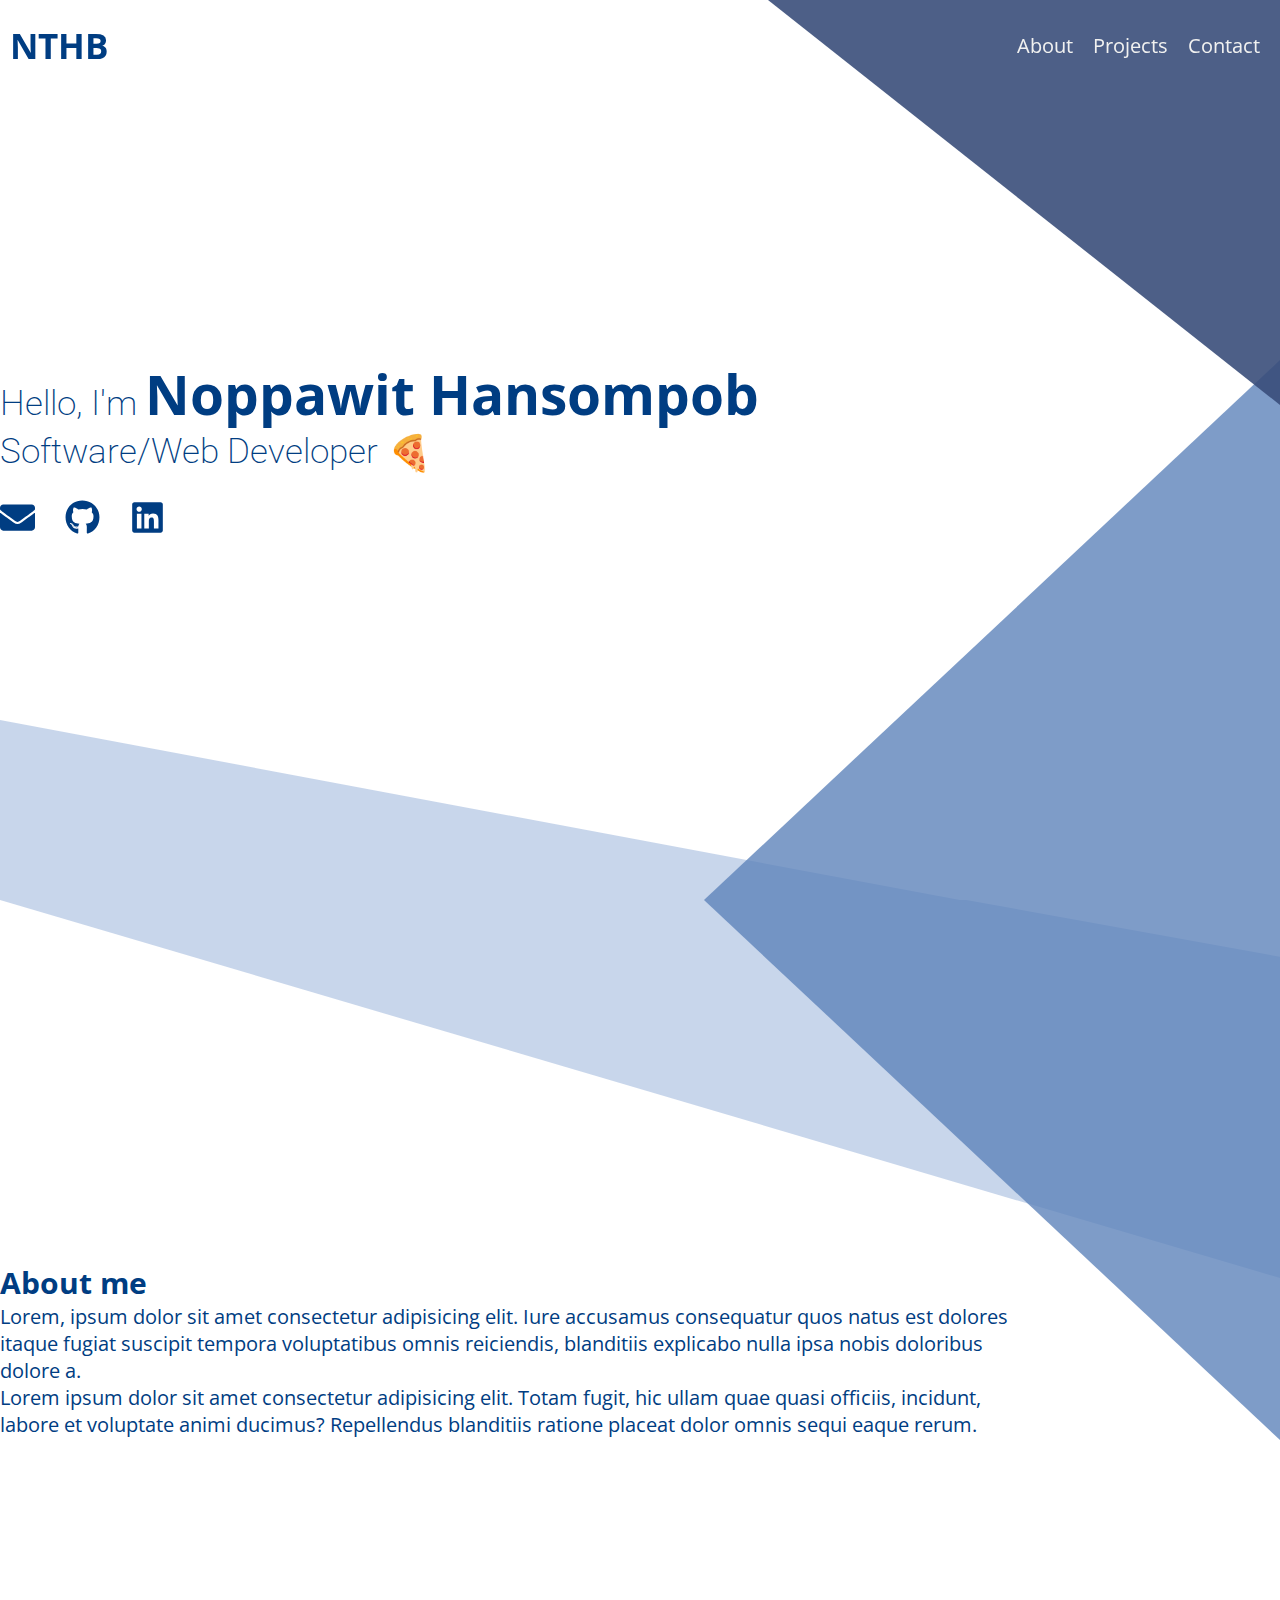
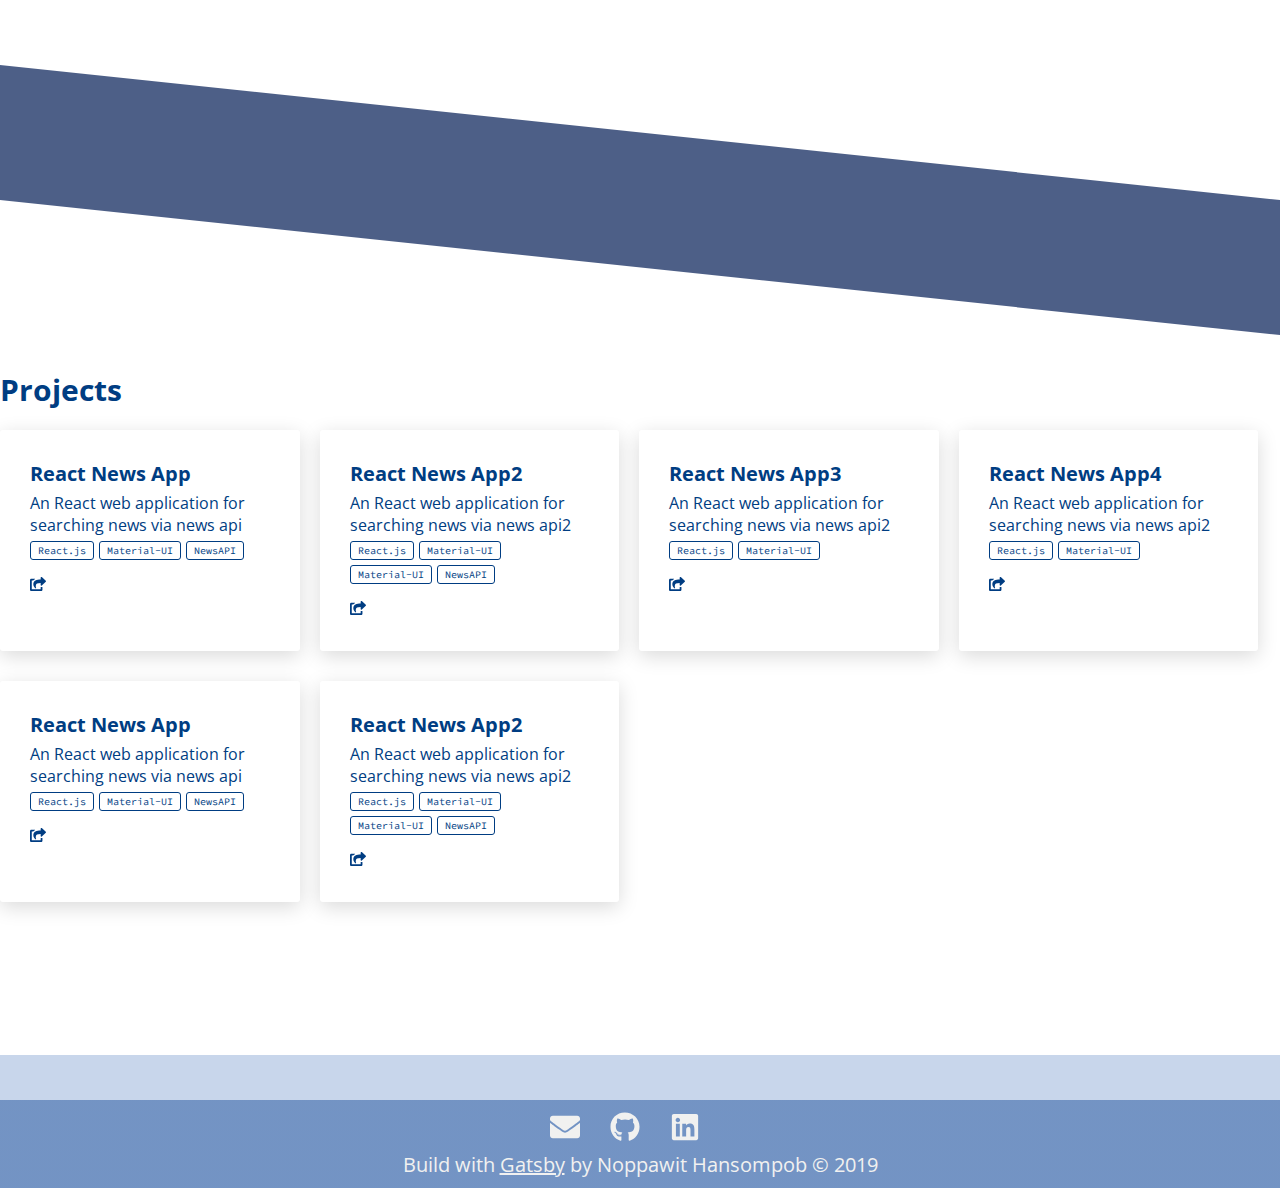
==== index.html @ 2662f249 "Updates" ====
<!DOCTYPE html><html><head><meta charSet="utf-8"/><meta http-equiv="x-ua-compatible" content="ie=edge"/><meta name="viewport" content="width=device-width, initial-scale=1, shrink-to-fit=no"/><style data-href="/gatsby-portfolio/styles.2593193a63e9244812b9.css">@import url(https://fonts.googleapis.com/css?family=Open+Sans:300,400,700|Roboto:300,400,700|Source+Code+Pro&display=swap);.header-module--header--1C-DW{width:100vw;position:fixed;-webkit-transition:all .3s;transition:all .3s;overflow-y:scroll;z-index:2}.header-module--container--2xPcW{display:flex;align-items:center;max-width:1280px;margin:0 auto;padding:1rem;height:10vh}.header-module--title--3_b9J{color:#003d82;font-size:3.5rem;flex-grow:2}.header-module--nav--woLQT ul{list-style:none;display:flex}.header-module--nav--woLQT ul li .header-module--link--1EMsL{text-decoration:none;margin:0 1rem;color:#f1f1f0;font-size:2rem}.header-module--nav--woLQT ul li:hover{-webkit-transform:translateY(-.3rem);transform:translateY(-.3rem)}.socials-module--link--lYXH7{color:#003d82;padding-right:3rem}.intro-module--intro--1sJdD{max-width:1280px;margin:0 auto;height:100vh;font-size:3.5rem;font-family:Roboto,sans-serif;color:#003d82;display:flex;flex-direction:column;justify-content:center}.intro-module--intro__text--2gfii{font-weight:200;font-size:3.5rem}.intro-module--intro__name--lA3dW{display:inline;font-family:Open Sans,sans-serif;font-weight:700;font-size:5.5rem}.intro-module--subTitle--3sUGK{overflow:hidden;height:4.5rem}.intro-module--subTitle__text--mFZOV{margin:0;float:left;font-size:3.5rem;font-weight:200}.intro-module--subTitle__list--3re0l{list-style:none;margin-top:0;float:left;padding-left:1rem;-webkit-animation-name:intro-module--change--1_eGP;animation-name:intro-module--change--1_eGP;-webkit-animation-duration:10s;animation-duration:10s;-webkit-animation-iteration-count:infinite;animation-iteration-count:infinite}.intro-module--subTitle__list__item--3uz0t{line-height:4.5rem;margin:0}@-webkit-keyframes intro-module--change--1_eGP{0%,12.66%,to{-webkit-transform:translateZ(0);transform:translateZ(0)}16.66%,29.32%{-webkit-transform:translate3d(0,-25%,0);transform:translate3d(0,-25%,0)}33.32%,45.98%{-webkit-transform:translate3d(0,-50%,0);transform:translate3d(0,-50%,0)}49.98%,62.64%{-webkit-transform:translate3d(0,-75%,0);transform:translate3d(0,-75%,0)}66.64%,79.3%{-webkit-transform:translate3d(0,-50%,0);transform:translate3d(0,-50%,0)}83.3%,95.96%{-webkit-transform:translate3d(0,-25%,0);transform:translate3d(0,-25%,0)}}@keyframes intro-module--change--1_eGP{0%,12.66%,to{-webkit-transform:translateZ(0);transform:translateZ(0)}16.66%,29.32%{-webkit-transform:translate3d(0,-25%,0);transform:translate3d(0,-25%,0)}33.32%,45.98%{-webkit-transform:translate3d(0,-50%,0);transform:translate3d(0,-50%,0)}49.98%,62.64%{-webkit-transform:translate3d(0,-75%,0);transform:translate3d(0,-75%,0)}66.64%,79.3%{-webkit-transform:translate3d(0,-50%,0);transform:translate3d(0,-50%,0)}83.3%,95.96%{-webkit-transform:translate3d(0,-25%,0);transform:translate3d(0,-25%,0)}}.intro-module--socials--1ui6A{padding-top:2.4rem}.about-module--about--3rii2{max-width:1280px;margin:0 auto;height:100vh;color:#003d82;display:flex;flex-direction:column;justify-content:center}.about-module--about__title--3ZPfJ{font-size:3rem}.about-module--about__text--3d1gV{font-size:2rem;width:80%}.projectItem-module--projectItem--2vNmi{border-radius:3px;background-color:#fff;box-shadow:0 .5rem 2rem rgba(0,0,0,.15);margin-right:2rem;margin-bottom:3rem;max-width:23.4%;padding:3rem;color:#003d82;font-size:1.6rem}.projectItem-module--projectItem__title--eIpUN{font-size:2rem;padding-bottom:.5rem}.projectItem-module--projectItem__description--26k8L{padding-bottom:.5rem}.projectItem-module--projectItem__tag_wrapper--1Pdu3{padding-bottom:1rem;display:flex;flex-wrap:wrap}.projectItem-module--projectItem__tag--3465t{border:1px solid #003d82;border-radius:3px;padding:.2rem .7rem;margin-right:.5rem;margin-bottom:.5rem;font-size:1rem;text-decoration:none;font-family:Source Code Pro,monospace;color:#003d82}.projectItem-module--projectItem__arrow--Y9eHx{text-decoration:none;color:#003d82}.project-module--project--2lB0N{max-width:1280px;margin:0 auto;min-height:100vh;color:#003d82;display:flex;flex-direction:column;justify-content:center;padding-top:10rem;padding-bottom:10rem}.project-module--project__title--6rf17{font-size:3rem;margin-bottom:2rem}.project-module--project__project_item_wrapper--3TjbC{display:flex;flex-wrap:wrap}.copyright-module--copyright--3qv7f{max-width:1280px;margin:0 auto;text-align:center;font-size:3rem;padding:1rem}.copyright-module--copyright__text--79tAM{color:#f1f1f0;font-size:2rem}.copyright-module--copyright--3qv7f a{color:#f1f1f0}.layout-module--header--3n1kX{font-family:Open Sans,sans-serif}.layout-module--hero--2k2qP{min-height:100vh;position:relative}.layout-module--hero_left_bottom--1yvpl{position:absolute;bottom:0;z-index:-3;width:75vw;height:20vh;background-color:rgba(194,210,233,.9);-webkit-clip-path:polygon(0 0,100% 100%,0 100%);clip-path:polygon(0 0,100% 100%,0 100%)}.layout-module--hero_right_bottom--2QRju{position:absolute;right:0;bottom:0;z-index:-2;width:45vw;height:60vh;background-color:rgba(94,131,186,.8);-webkit-clip-path:polygon(0 100%,100% 100%,100% 0);clip-path:polygon(0 100%,100% 100%,100% 0)}.layout-module--hero_right_top--3w6QW{position:absolute;right:0;z-index:-1;width:40vw;height:45vh;background-color:rgba(58,78,122,.9);-webkit-clip-path:polygon(0 0,100% 100%,100% 0);clip-path:polygon(0 0,100% 100%,100% 0)}.layout-module--about--3UCnA{min-height:100vh;position:relative}.layout-module--about_left_top--3HfTy{position:absolute;top:0;z-index:-3;width:100%;height:70vh;background-color:rgba(194,210,233,.9);-webkit-clip-path:polygon(0 0,75.5% 0,100% 9%,100% 60%);clip-path:polygon(0 0,75.5% 0,100% 9%,100% 60%)}.layout-module--about_right_bottom--cHo0k{position:absolute;right:0;top:0;z-index:-2;width:45vw;height:60vh;background-color:rgba(94,131,186,.8);-webkit-clip-path:polygon(0 0,100% 100%,100% 0);clip-path:polygon(0 0,100% 100%,100% 0)}.layout-module--about_left_bottom--3124X{position:absolute;bottom:0;z-index:-3;width:100%;height:15vh;background-color:rgba(58,78,122,.9);-webkit-clip-path:polygon(0 0,100% 100%,0 100%);clip-path:polygon(0 0,100% 100%,0 100%)}.layout-module--projects--1qJX0{min-height:100vh;position:relative}.layout-module--project_left_top--3bD1i{position:absolute;top:0;z-index:-3;width:100%;height:15vh;background-color:rgba(58,78,122,.9);-webkit-clip-path:polygon(0 0,100% 100%,100% 0);clip-path:polygon(0 0,100% 100%,100% 0)}.layout-module--project_bottom_dark--35dks{position:absolute;bottom:0;z-index:-2;width:100%;height:5vh;background-color:rgba(94,131,186,.8)}.layout-module--project_bottom_light--3nxWi{position:absolute;bottom:0;z-index:-3;width:100%;height:5vh;background-color:rgba(194,210,233,.9)}.layout-module--footer--1hz3q{background:-webkit-gradient(linear,left top,left bottom,from(rgba(94,131,186,.8)),to(rgba(94,131,186,.8)));background:linear-gradient(rgba(94,131,186,.8),rgba(94,131,186,.8));background-color:rgba(194,210,233,.9)}.layout-module--footer__wrapper--3px19{max-width:1280px;margin:0 auto;text-align:center;font-size:3rem;padding:1rem}*,:after,:before{margin:0;padding:0;box-sizing:inherit}html{font-size:62.5%}body{box-sizing:border-box}</style><meta name="generator" content="Gatsby 2.17.11"/><link rel="icon" href="/gatsby-portfolio/icons/icon-48x48.png?v=6074f19d7136d850f229e6cacece531a"/><link rel="manifest" href="/gatsby-portfolio/manifest.webmanifest"/><meta name="theme-color" content="#663399"/><link rel="apple-touch-icon" sizes="48x48" href="/gatsby-portfolio/icons/icon-48x48.png?v=6074f19d7136d850f229e6cacece531a"/><link rel="apple-touch-icon" sizes="72x72" href="/gatsby-portfolio/icons/icon-72x72.png?v=6074f19d7136d850f229e6cacece531a"/><link rel="apple-touch-icon" sizes="96x96" href="/gatsby-portfolio/icons/icon-96x96.png?v=6074f19d7136d850f229e6cacece531a"/><link rel="apple-touch-icon" sizes="144x144" href="/gatsby-portfolio/icons/icon-144x144.png?v=6074f19d7136d850f229e6cacece531a"/><link rel="apple-touch-icon" sizes="192x192" href="/gatsby-portfolio/icons/icon-192x192.png?v=6074f19d7136d850f229e6cacece531a"/><link rel="apple-touch-icon" sizes="256x256" href="/gatsby-portfolio/icons/icon-256x256.png?v=6074f19d7136d850f229e6cacece531a"/><link rel="apple-touch-icon" sizes="384x384" href="/gatsby-portfolio/icons/icon-384x384.png?v=6074f19d7136d850f229e6cacece531a"/><link rel="apple-touch-icon" sizes="512x512" href="/gatsby-portfolio/icons/icon-512x512.png?v=6074f19d7136d850f229e6cacece531a"/><link as="script" rel="preload" href="/gatsby-portfolio/webpack-runtime-c1ef2076833beec726f1.js"/><link as="script" rel="preload" href="/gatsby-portfolio/commons-889cded3a0fb05abd1af.js"/><link as="script" rel="preload" href="/gatsby-portfolio/app-0068d05c6da3b96f4219.js"/><link as="script" rel="preload" href="/gatsby-portfolio/styles-d7774dc773b6e2388a11.js"/><link as="script" rel="preload" href="/gatsby-portfolio/component---src-pages-index-js-239202df0d858745e647.js"/><link as="fetch" rel="preload" href="/gatsby-portfolio/page-data/index/page-data.json" crossorigin="anonymous"/></head><body><noscript id="gatsby-noscript">This app works best with JavaScript enabled.</noscript><div id="___gatsby"><div style="outline:none" tabindex="-1" role="group" id="gatsby-focus-wrapper"><div><div class="layout-module--header--3n1kX"><section class="layout-module--hero--2k2qP"><div><div class="layout-module--hero_left_bottom--1yvpl"> </div><div class="layout-module--hero_right_bottom--2QRju"> </div><div class="layout-module--hero_right_top--3w6QW"> </div></div><header class="header-module--header--1C-DW" id="navbar"><div class="header-module--container--2xPcW"><h2 class="header-module--title--3_b9J" id="logo">NTHB</h2><nav class="header-module--nav--woLQT"><ul><li><a class="header-module--link--1EMsL" href="/gatsby-portfolio/#about">About</a></li><li><a aria-current="page" class="header-module--link--1EMsL" href="/gatsby-portfolio/">Projects</a></li><li><a aria-current="page" class="header-module--link--1EMsL" href="/gatsby-portfolio/">Contact</a></li></ul></nav></div></header><div class="intro-module--intro--1sJdD"><div><div class="intro-module--intro__text--2gfii">Hello, I&#x27;m <h1 class="intro-module--intro__name--lA3dW">Noppawit Hansompob</h1></div></div><div><div class="intro-module--subTitle--3sUGK"><h2 class="intro-module--subTitle__text--mFZOV">Software/Web Developer</h2><ul class="intro-module--subTitle__list--3re0l"><li class="intro-module--subTitle__list__item--3uz0t"><span role="img" aria-label="pizza">🍕</span></li><li class="intro-module--subTitle__list__item--3uz0t"><span role="img" aria-label="icecream">🍦</span></li><li class="intro-module--subTitle__list__item--3uz0t"><span role="img" aria-label="car">🚗</span></li><li class="intro-module--subTitle__list__item--3uz0t"><span role="img" aria-label="sakura">🌸</span></li></ul></div></div><div class="intro-module--socials--1ui6A"><div><a aria-current="page" class="socials-module--link--lYXH7" href="/gatsby-portfolio/"><svg stroke="currentColor" fill="currentColor" stroke-width="0" viewBox="0 0 512 512" height="1em" width="1em" xmlns="http://www.w3.org/2000/svg"><path d="M502.3 190.8c3.9-3.1 9.7-.2 9.7 4.7V400c0 26.5-21.5 48-48 48H48c-26.5 0-48-21.5-48-48V195.6c0-5 5.7-7.8 9.7-4.7 22.4 17.4 52.1 39.5 154.1 113.6 21.1 15.4 56.7 47.8 92.2 47.6 35.7.3 72-32.8 92.3-47.6 102-74.1 131.6-96.3 154-113.7zM256 320c23.2.4 56.6-29.2 73.4-41.4 132.7-96.3 142.8-104.7 173.4-128.7 5.8-4.5 9.2-11.5 9.2-18.9v-19c0-26.5-21.5-48-48-48H48C21.5 64 0 85.5 0 112v19c0 7.4 3.4 14.3 9.2 18.9 30.6 23.9 40.7 32.4 173.4 128.7 16.8 12.2 50.2 41.8 73.4 41.4z"></path></svg></a><a aria-current="page" class="socials-module--link--lYXH7" href="/gatsby-portfolio/"><svg stroke="currentColor" fill="currentColor" stroke-width="0" viewBox="0 0 496 512" height="1em" width="1em" xmlns="http://www.w3.org/2000/svg"><path d="M165.9 397.4c0 2-2.3 3.6-5.2 3.6-3.3.3-5.6-1.3-5.6-3.6 0-2 2.3-3.6 5.2-3.6 3-.3 5.6 1.3 5.6 3.6zm-31.1-4.5c-.7 2 1.3 4.3 4.3 4.9 2.6 1 5.6 0 6.2-2s-1.3-4.3-4.3-5.2c-2.6-.7-5.5.3-6.2 2.3zm44.2-1.7c-2.9.7-4.9 2.6-4.6 4.9.3 2 2.9 3.3 5.9 2.6 2.9-.7 4.9-2.6 4.6-4.6-.3-1.9-3-3.2-5.9-2.9zM244.8 8C106.1 8 0 113.3 0 252c0 110.9 69.8 205.8 169.5 239.2 12.8 2.3 17.3-5.6 17.3-12.1 0-6.2-.3-40.4-.3-61.4 0 0-70 15-84.7-29.8 0 0-11.4-29.1-27.8-36.6 0 0-22.9-15.7 1.6-15.4 0 0 24.9 2 38.6 25.8 21.9 38.6 58.6 27.5 72.9 20.9 2.3-16 8.8-27.1 16-33.7-55.9-6.2-112.3-14.3-112.3-110.5 0-27.5 7.6-41.3 23.6-58.9-2.6-6.5-11.1-33.3 2.6-67.9 20.9-6.5 69 27 69 27 20-5.6 41.5-8.5 62.8-8.5s42.8 2.9 62.8 8.5c0 0 48.1-33.6 69-27 13.7 34.7 5.2 61.4 2.6 67.9 16 17.7 25.8 31.5 25.8 58.9 0 96.5-58.9 104.2-114.8 110.5 9.2 7.9 17 22.9 17 46.4 0 33.7-.3 75.4-.3 83.6 0 6.5 4.6 14.4 17.3 12.1C428.2 457.8 496 362.9 496 252 496 113.3 383.5 8 244.8 8zM97.2 352.9c-1.3 1-1 3.3.7 5.2 1.6 1.6 3.9 2.3 5.2 1 1.3-1 1-3.3-.7-5.2-1.6-1.6-3.9-2.3-5.2-1zm-10.8-8.1c-.7 1.3.3 2.9 2.3 3.9 1.6 1 3.6.7 4.3-.7.7-1.3-.3-2.9-2.3-3.9-2-.6-3.6-.3-4.3.7zm32.4 35.6c-1.6 1.3-1 4.3 1.3 6.2 2.3 2.3 5.2 2.6 6.5 1 1.3-1.3.7-4.3-1.3-6.2-2.2-2.3-5.2-2.6-6.5-1zm-11.4-14.7c-1.6 1-1.6 3.6 0 5.9 1.6 2.3 4.3 3.3 5.6 2.3 1.6-1.3 1.6-3.9 0-6.2-1.4-2.3-4-3.3-5.6-2z"></path></svg></a><a aria-current="page" class="socials-module--link--lYXH7" href="/gatsby-portfolio/"><svg stroke="currentColor" fill="currentColor" stroke-width="0" viewBox="0 0 448 512" height="1em" width="1em" xmlns="http://www.w3.org/2000/svg"><path d="M416 32H31.9C14.3 32 0 46.5 0 64.3v383.4C0 465.5 14.3 480 31.9 480H416c17.6 0 32-14.5 32-32.3V64.3c0-17.8-14.4-32.3-32-32.3zM135.4 416H69V202.2h66.5V416zm-33.2-243c-21.3 0-38.5-17.3-38.5-38.5S80.9 96 102.2 96c21.2 0 38.5 17.3 38.5 38.5 0 21.3-17.2 38.5-38.5 38.5zm282.1 243h-66.4V312c0-24.8-.5-56.7-34.5-56.7-34.6 0-39.9 27-39.9 54.9V416h-66.4V202.2h63.7v29.2h.9c8.9-16.8 30.6-34.5 62.9-34.5 67.2 0 79.7 44.3 79.7 101.9V416z"></path></svg></a></div></div></div></section><section class="layout-module--about--3UCnA" id="about"><div><div class="layout-module--about_left_top--3HfTy"> </div><div class="layout-module--about_right_bottom--cHo0k"> </div><div class="layout-module--about_left_bottom--3124X"> </div></div><div class="about-module--about--3rii2"><h3 class="about-module--about__title--3ZPfJ">About me</h3><p class="about-module--about__text--3d1gV">Lorem, ipsum dolor sit amet consectetur adipisicing elit. Iure accusamus consequatur quos natus est dolores itaque fugiat suscipit tempora voluptatibus omnis reiciendis, blanditiis explicabo nulla ipsa nobis doloribus dolore a.</p><p class="about-module--about__text--3d1gV">Lorem ipsum dolor sit amet consectetur adipisicing elit. Totam fugit, hic ullam quae quasi officiis, incidunt, labore et voluptate animi ducimus? Repellendus blanditiis ratione placeat dolor omnis sequi eaque rerum.</p></div></section><section class="layout-module--projects--1qJX0"><div><div class="layout-module--project_bottom_light--3nxWi"> </div><div class="layout-module--project_left_top--3bD1i"> </div></div><div class="project-module--project--2lB0N"><h3 class="project-module--project__title--6rf17">Projects</h3><div class="project-module--project__project_item_wrapper--3TjbC"><div class="projectItem-module--projectItem--2vNmi"><h4 class="projectItem-module--projectItem__title--eIpUN">React News App</h4><p class="projectItem-module--projectItem__description--26k8L">An React web application for searching news via news api</p><div class="projectItem-module--projectItem__tag_wrapper--1Pdu3"><a href="/" class="projectItem-module--projectItem__tag--3465t">React.js</a><a href="/" class="projectItem-module--projectItem__tag--3465t">Material-UI</a><a href="/" class="projectItem-module--projectItem__tag--3465t">NewsAPI</a></div><a href="https://nthb.github.io/news-app/" target="_blank" rel="noopener noreferrer" class="projectItem-module--projectItem__arrow--Y9eHx"><svg stroke="currentColor" fill="currentColor" stroke-width="0" viewBox="0 0 576 512" height="1em" width="1em" xmlns="http://www.w3.org/2000/svg"><path d="M568.482 177.448L424.479 313.433C409.3 327.768 384 317.14 384 295.985v-71.963c-144.575.97-205.566 35.113-164.775 171.353 4.483 14.973-12.846 26.567-25.006 17.33C155.252 383.105 120 326.488 120 269.339c0-143.937 117.599-172.5 264-173.312V24.012c0-21.174 25.317-31.768 40.479-17.448l144.003 135.988c10.02 9.463 10.028 25.425 0 34.896zM384 379.128V448H64V128h50.916a11.99 11.99 0 0 0 8.648-3.693c14.953-15.568 32.237-27.89 51.014-37.676C185.708 80.83 181.584 64 169.033 64H48C21.49 64 0 85.49 0 112v352c0 26.51 21.49 48 48 48h352c26.51 0 48-21.49 48-48v-88.806c0-8.288-8.197-14.066-16.011-11.302a71.83 71.83 0 0 1-34.189 3.377c-7.27-1.046-13.8 4.514-13.8 11.859z"></path></svg></a></div><div class="projectItem-module--projectItem--2vNmi"><h4 class="projectItem-module--projectItem__title--eIpUN">React News App2</h4><p class="projectItem-module--projectItem__description--26k8L">An React web application for searching news via news api2</p><div class="projectItem-module--projectItem__tag_wrapper--1Pdu3"><a href="/" class="projectItem-module--projectItem__tag--3465t">React.js</a><a href="/" class="projectItem-module--projectItem__tag--3465t">Material-UI</a><a href="/" class="projectItem-module--projectItem__tag--3465t">Material-UI</a><a href="/" class="projectItem-module--projectItem__tag--3465t">NewsAPI</a></div><a href="https://nthb.github.io/news-app2/" target="_blank" rel="noopener noreferrer" class="projectItem-module--projectItem__arrow--Y9eHx"><svg stroke="currentColor" fill="currentColor" stroke-width="0" viewBox="0 0 576 512" height="1em" width="1em" xmlns="http://www.w3.org/2000/svg"><path d="M568.482 177.448L424.479 313.433C409.3 327.768 384 317.14 384 295.985v-71.963c-144.575.97-205.566 35.113-164.775 171.353 4.483 14.973-12.846 26.567-25.006 17.33C155.252 383.105 120 326.488 120 269.339c0-143.937 117.599-172.5 264-173.312V24.012c0-21.174 25.317-31.768 40.479-17.448l144.003 135.988c10.02 9.463 10.028 25.425 0 34.896zM384 379.128V448H64V128h50.916a11.99 11.99 0 0 0 8.648-3.693c14.953-15.568 32.237-27.89 51.014-37.676C185.708 80.83 181.584 64 169.033 64H48C21.49 64 0 85.49 0 112v352c0 26.51 21.49 48 48 48h352c26.51 0 48-21.49 48-48v-88.806c0-8.288-8.197-14.066-16.011-11.302a71.83 71.83 0 0 1-34.189 3.377c-7.27-1.046-13.8 4.514-13.8 11.859z"></path></svg></a></div><div class="projectItem-module--projectItem--2vNmi"><h4 class="projectItem-module--projectItem__title--eIpUN">React News App3</h4><p class="projectItem-module--projectItem__description--26k8L">An React web application for searching news via news api2</p><div class="projectItem-module--projectItem__tag_wrapper--1Pdu3"><a href="/" class="projectItem-module--projectItem__tag--3465t">React.js</a><a href="/" class="projectItem-module--projectItem__tag--3465t">Material-UI</a></div><a href="https://nthb.github.io/news-app2/" target="_blank" rel="noopener noreferrer" class="projectItem-module--projectItem__arrow--Y9eHx"><svg stroke="currentColor" fill="currentColor" stroke-width="0" viewBox="0 0 576 512" height="1em" width="1em" xmlns="http://www.w3.org/2000/svg"><path d="M568.482 177.448L424.479 313.433C409.3 327.768 384 317.14 384 295.985v-71.963c-144.575.97-205.566 35.113-164.775 171.353 4.483 14.973-12.846 26.567-25.006 17.33C155.252 383.105 120 326.488 120 269.339c0-143.937 117.599-172.5 264-173.312V24.012c0-21.174 25.317-31.768 40.479-17.448l144.003 135.988c10.02 9.463 10.028 25.425 0 34.896zM384 379.128V448H64V128h50.916a11.99 11.99 0 0 0 8.648-3.693c14.953-15.568 32.237-27.89 51.014-37.676C185.708 80.83 181.584 64 169.033 64H48C21.49 64 0 85.49 0 112v352c0 26.51 21.49 48 48 48h352c26.51 0 48-21.49 48-48v-88.806c0-8.288-8.197-14.066-16.011-11.302a71.83 71.83 0 0 1-34.189 3.377c-7.27-1.046-13.8 4.514-13.8 11.859z"></path></svg></a></div><div class="projectItem-module--projectItem--2vNmi"><h4 class="projectItem-module--projectItem__title--eIpUN">React News App4</h4><p class="projectItem-module--projectItem__description--26k8L">An React web application for searching news via news api2</p><div class="projectItem-module--projectItem__tag_wrapper--1Pdu3"><a href="/" class="projectItem-module--projectItem__tag--3465t">React.js</a><a href="/" class="projectItem-module--projectItem__tag--3465t">Material-UI</a></div><a href="https://nthb.github.io/news-app2/" target="_blank" rel="noopener noreferrer" class="projectItem-module--projectItem__arrow--Y9eHx"><svg stroke="currentColor" fill="currentColor" stroke-width="0" viewBox="0 0 576 512" height="1em" width="1em" xmlns="http://www.w3.org/2000/svg"><path d="M568.482 177.448L424.479 313.433C409.3 327.768 384 317.14 384 295.985v-71.963c-144.575.97-205.566 35.113-164.775 171.353 4.483 14.973-12.846 26.567-25.006 17.33C155.252 383.105 120 326.488 120 269.339c0-143.937 117.599-172.5 264-173.312V24.012c0-21.174 25.317-31.768 40.479-17.448l144.003 135.988c10.02 9.463 10.028 25.425 0 34.896zM384 379.128V448H64V128h50.916a11.99 11.99 0 0 0 8.648-3.693c14.953-15.568 32.237-27.89 51.014-37.676C185.708 80.83 181.584 64 169.033 64H48C21.49 64 0 85.49 0 112v352c0 26.51 21.49 48 48 48h352c26.51 0 48-21.49 48-48v-88.806c0-8.288-8.197-14.066-16.011-11.302a71.83 71.83 0 0 1-34.189 3.377c-7.27-1.046-13.8 4.514-13.8 11.859z"></path></svg></a></div><div class="projectItem-module--projectItem--2vNmi"><h4 class="projectItem-module--projectItem__title--eIpUN">React News App</h4><p class="projectItem-module--projectItem__description--26k8L">An React web application for searching news via news api</p><div class="projectItem-module--projectItem__tag_wrapper--1Pdu3"><a href="/" class="projectItem-module--projectItem__tag--3465t">React.js</a><a href="/" class="projectItem-module--projectItem__tag--3465t">Material-UI</a><a href="/" class="projectItem-module--projectItem__tag--3465t">NewsAPI</a></div><a href="https://nthb.github.io/news-app/" target="_blank" rel="noopener noreferrer" class="projectItem-module--projectItem__arrow--Y9eHx"><svg stroke="currentColor" fill="currentColor" stroke-width="0" viewBox="0 0 576 512" height="1em" width="1em" xmlns="http://www.w3.org/2000/svg"><path d="M568.482 177.448L424.479 313.433C409.3 327.768 384 317.14 384 295.985v-71.963c-144.575.97-205.566 35.113-164.775 171.353 4.483 14.973-12.846 26.567-25.006 17.33C155.252 383.105 120 326.488 120 269.339c0-143.937 117.599-172.5 264-173.312V24.012c0-21.174 25.317-31.768 40.479-17.448l144.003 135.988c10.02 9.463 10.028 25.425 0 34.896zM384 379.128V448H64V128h50.916a11.99 11.99 0 0 0 8.648-3.693c14.953-15.568 32.237-27.89 51.014-37.676C185.708 80.83 181.584 64 169.033 64H48C21.49 64 0 85.49 0 112v352c0 26.51 21.49 48 48 48h352c26.51 0 48-21.49 48-48v-88.806c0-8.288-8.197-14.066-16.011-11.302a71.83 71.83 0 0 1-34.189 3.377c-7.27-1.046-13.8 4.514-13.8 11.859z"></path></svg></a></div><div class="projectItem-module--projectItem--2vNmi"><h4 class="projectItem-module--projectItem__title--eIpUN">React News App2</h4><p class="projectItem-module--projectItem__description--26k8L">An React web application for searching news via news api2</p><div class="projectItem-module--projectItem__tag_wrapper--1Pdu3"><a href="/" class="projectItem-module--projectItem__tag--3465t">React.js</a><a href="/" class="projectItem-module--projectItem__tag--3465t">Material-UI</a><a href="/" class="projectItem-module--projectItem__tag--3465t">Material-UI</a><a href="/" class="projectItem-module--projectItem__tag--3465t">NewsAPI</a></div><a href="https://nthb.github.io/news-app2/" target="_blank" rel="noopener noreferrer" class="projectItem-module--projectItem__arrow--Y9eHx"><svg stroke="currentColor" fill="currentColor" stroke-width="0" viewBox="0 0 576 512" height="1em" width="1em" xmlns="http://www.w3.org/2000/svg"><path d="M568.482 177.448L424.479 313.433C409.3 327.768 384 317.14 384 295.985v-71.963c-144.575.97-205.566 35.113-164.775 171.353 4.483 14.973-12.846 26.567-25.006 17.33C155.252 383.105 120 326.488 120 269.339c0-143.937 117.599-172.5 264-173.312V24.012c0-21.174 25.317-31.768 40.479-17.448l144.003 135.988c10.02 9.463 10.028 25.425 0 34.896zM384 379.128V448H64V128h50.916a11.99 11.99 0 0 0 8.648-3.693c14.953-15.568 32.237-27.89 51.014-37.676C185.708 80.83 181.584 64 169.033 64H48C21.49 64 0 85.49 0 112v352c0 26.51 21.49 48 48 48h352c26.51 0 48-21.49 48-48v-88.806c0-8.288-8.197-14.066-16.011-11.302a71.83 71.83 0 0 1-34.189 3.377c-7.27-1.046-13.8 4.514-13.8 11.859z"></path></svg></a></div></div></div></section><section class="layout-module--footer--1hz3q"><div class="copyright-module--copyright--3qv7f"><div><a aria-current="page" class="socials-module--link--lYXH7" href="/gatsby-portfolio/"><svg stroke="currentColor" fill="currentColor" stroke-width="0" viewBox="0 0 512 512" height="1em" width="1em" xmlns="http://www.w3.org/2000/svg"><path d="M502.3 190.8c3.9-3.1 9.7-.2 9.7 4.7V400c0 26.5-21.5 48-48 48H48c-26.5 0-48-21.5-48-48V195.6c0-5 5.7-7.8 9.7-4.7 22.4 17.4 52.1 39.5 154.1 113.6 21.1 15.4 56.7 47.8 92.2 47.6 35.7.3 72-32.8 92.3-47.6 102-74.1 131.6-96.3 154-113.7zM256 320c23.2.4 56.6-29.2 73.4-41.4 132.7-96.3 142.8-104.7 173.4-128.7 5.8-4.5 9.2-11.5 9.2-18.9v-19c0-26.5-21.5-48-48-48H48C21.5 64 0 85.5 0 112v19c0 7.4 3.4 14.3 9.2 18.9 30.6 23.9 40.7 32.4 173.4 128.7 16.8 12.2 50.2 41.8 73.4 41.4z"></path></svg></a><a aria-current="page" class="socials-module--link--lYXH7" href="/gatsby-portfolio/"><svg stroke="currentColor" fill="currentColor" stroke-width="0" viewBox="0 0 496 512" height="1em" width="1em" xmlns="http://www.w3.org/2000/svg"><path d="M165.9 397.4c0 2-2.3 3.6-5.2 3.6-3.3.3-5.6-1.3-5.6-3.6 0-2 2.3-3.6 5.2-3.6 3-.3 5.6 1.3 5.6 3.6zm-31.1-4.5c-.7 2 1.3 4.3 4.3 4.9 2.6 1 5.6 0 6.2-2s-1.3-4.3-4.3-5.2c-2.6-.7-5.5.3-6.2 2.3zm44.2-1.7c-2.9.7-4.9 2.6-4.6 4.9.3 2 2.9 3.3 5.9 2.6 2.9-.7 4.9-2.6 4.6-4.6-.3-1.9-3-3.2-5.9-2.9zM244.8 8C106.1 8 0 113.3 0 252c0 110.9 69.8 205.8 169.5 239.2 12.8 2.3 17.3-5.6 17.3-12.1 0-6.2-.3-40.4-.3-61.4 0 0-70 15-84.7-29.8 0 0-11.4-29.1-27.8-36.6 0 0-22.9-15.7 1.6-15.4 0 0 24.9 2 38.6 25.8 21.9 38.6 58.6 27.5 72.9 20.9 2.3-16 8.8-27.1 16-33.7-55.9-6.2-112.3-14.3-112.3-110.5 0-27.5 7.6-41.3 23.6-58.9-2.6-6.5-11.1-33.3 2.6-67.9 20.9-6.5 69 27 69 27 20-5.6 41.5-8.5 62.8-8.5s42.8 2.9 62.8 8.5c0 0 48.1-33.6 69-27 13.7 34.7 5.2 61.4 2.6 67.9 16 17.7 25.8 31.5 25.8 58.9 0 96.5-58.9 104.2-114.8 110.5 9.2 7.9 17 22.9 17 46.4 0 33.7-.3 75.4-.3 83.6 0 6.5 4.6 14.4 17.3 12.1C428.2 457.8 496 362.9 496 252 496 113.3 383.5 8 244.8 8zM97.2 352.9c-1.3 1-1 3.3.7 5.2 1.6 1.6 3.9 2.3 5.2 1 1.3-1 1-3.3-.7-5.2-1.6-1.6-3.9-2.3-5.2-1zm-10.8-8.1c-.7 1.3.3 2.9 2.3 3.9 1.6 1 3.6.7 4.3-.7.7-1.3-.3-2.9-2.3-3.9-2-.6-3.6-.3-4.3.7zm32.4 35.6c-1.6 1.3-1 4.3 1.3 6.2 2.3 2.3 5.2 2.6 6.5 1 1.3-1.3.7-4.3-1.3-6.2-2.2-2.3-5.2-2.6-6.5-1zm-11.4-14.7c-1.6 1-1.6 3.6 0 5.9 1.6 2.3 4.3 3.3 5.6 2.3 1.6-1.3 1.6-3.9 0-6.2-1.4-2.3-4-3.3-5.6-2z"></path></svg></a><a aria-current="page" class="socials-module--link--lYXH7" href="/gatsby-portfolio/"><svg stroke="currentColor" fill="currentColor" stroke-width="0" viewBox="0 0 448 512" height="1em" width="1em" xmlns="http://www.w3.org/2000/svg"><path d="M416 32H31.9C14.3 32 0 46.5 0 64.3v383.4C0 465.5 14.3 480 31.9 480H416c17.6 0 32-14.5 32-32.3V64.3c0-17.8-14.4-32.3-32-32.3zM135.4 416H69V202.2h66.5V416zm-33.2-243c-21.3 0-38.5-17.3-38.5-38.5S80.9 96 102.2 96c21.2 0 38.5 17.3 38.5 38.5 0 21.3-17.2 38.5-38.5 38.5zm282.1 243h-66.4V312c0-24.8-.5-56.7-34.5-56.7-34.6 0-39.9 27-39.9 54.9V416h-66.4V202.2h63.7v29.2h.9c8.9-16.8 30.6-34.5 62.9-34.5 67.2 0 79.7 44.3 79.7 101.9V416z"></path></svg></a></div><p class="copyright-module--copyright__text--79tAM">Build with <a href="gatsby.com">Gatsby</a> by Noppawit Hansompob © <!-- -->2019</p></div></section></div></div></div></div><script id="gatsby-script-loader">/*<![CDATA[*/window.pagePath="/";/*]]>*/</script><script id="gatsby-chunk-mapping">/*<![CDATA[*/window.___chunkMapping={"app":["/app-0068d05c6da3b96f4219.js"],"component---src-pages-experience-js":["/component---src-pages-experience-js-3d503895e68dfbbe157d.js"],"component---src-pages-index-js":["/component---src-pages-index-js-239202df0d858745e647.js"]};/*]]>*/</script><script src="/gatsby-portfolio/component---src-pages-index-js-239202df0d858745e647.js" async=""></script><script src="/gatsby-portfolio/styles-d7774dc773b6e2388a11.js" async=""></script><script src="/gatsby-portfolio/app-0068d05c6da3b96f4219.js" async=""></script><script src="/gatsby-portfolio/commons-889cded3a0fb05abd1af.js" async=""></script><script src="/gatsby-portfolio/webpack-runtime-c1ef2076833beec726f1.js" async=""></script></body></html>
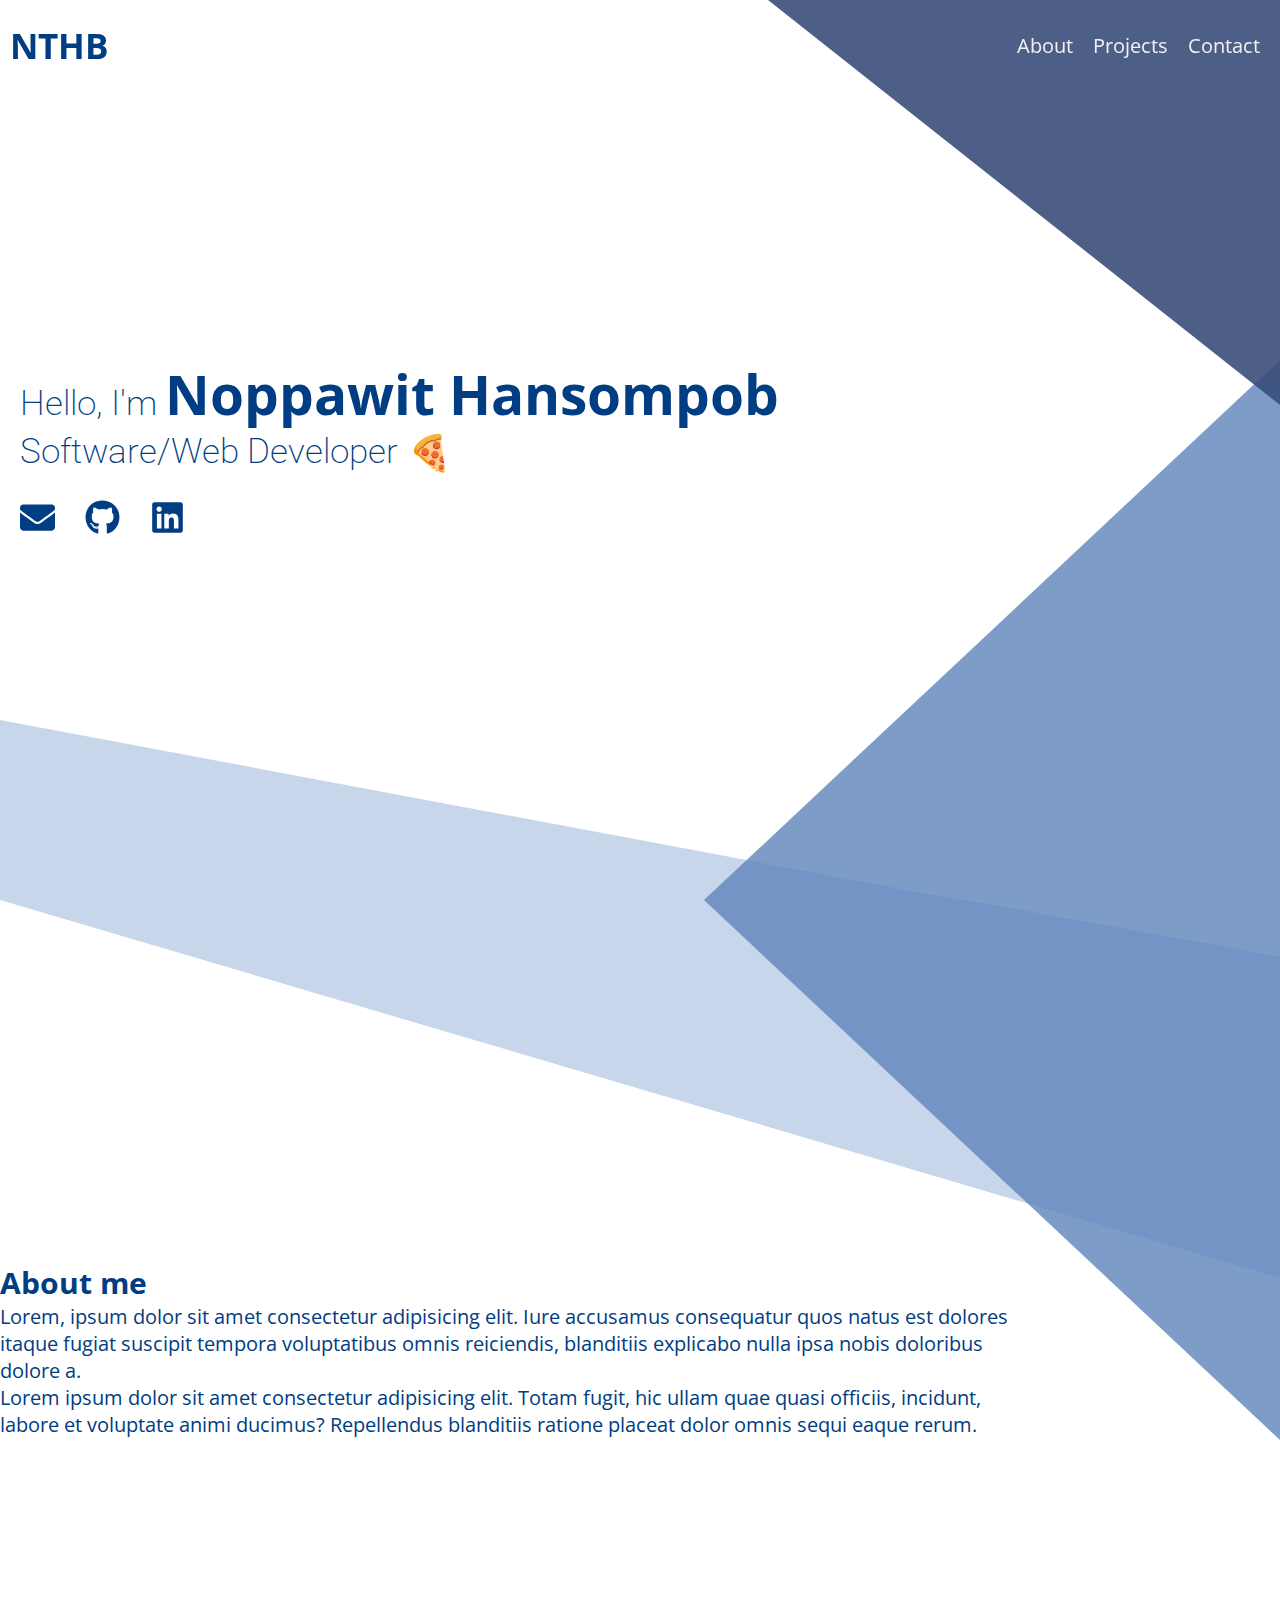
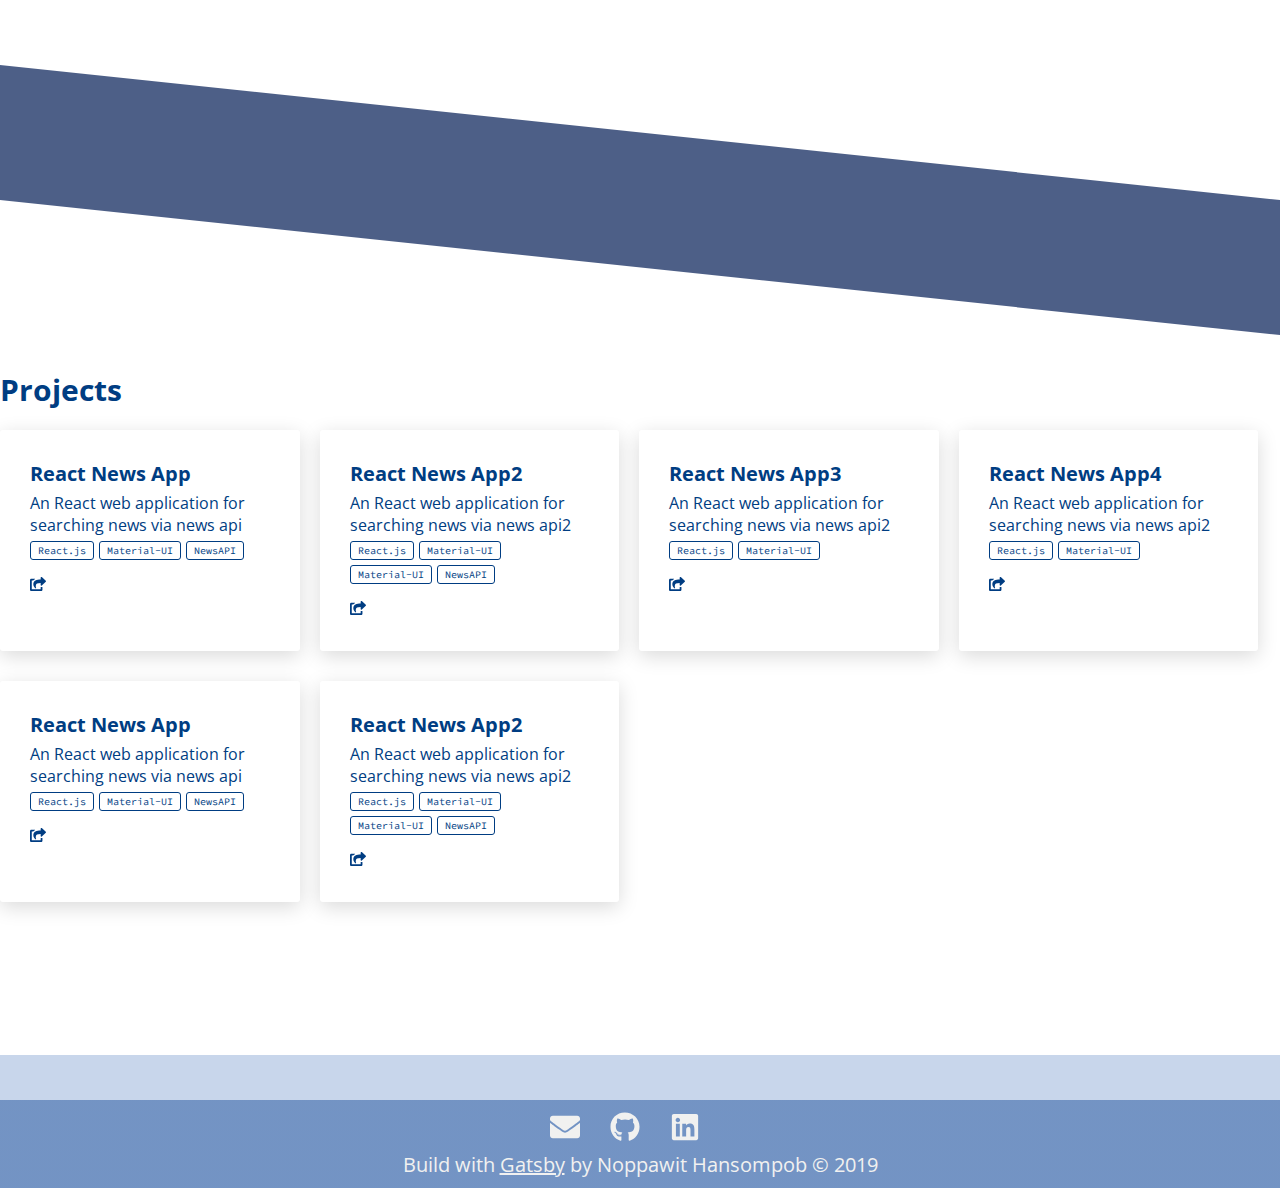
==== commit 8e943c40: "Updates" ====
--- a/index.html
+++ b/index.html
@@ -1 +1 @@
-<!DOCTYPE html><html><head><meta charSet="utf-8"/><meta http-equiv="x-ua-compatible" content="ie=edge"/><meta name="viewport" content="width=device-width, initial-scale=1, shrink-to-fit=no"/><style data-href="/gatsby-portfolio/styles.2593193a63e9244812b9.css">@import url(https://fonts.googleapis.com/css?family=Open+Sans:300,400,700|Roboto:300,400,700|Source+Code+Pro&display=swap);.header-module--header--1C-DW{width:100vw;position:fixed;-webkit-transition:all .3s;transition:all .3s;overflow-y:scroll;z-index:2}.header-module--container--2xPcW{display:flex;align-items:center;max-width:1280px;margin:0 auto;padding:1rem;height:10vh}.header-module--title--3_b9J{color:#003d82;font-size:3.5rem;flex-grow:2}.header-module--nav--woLQT ul{list-style:none;display:flex}.header-module--nav--woLQT ul li .header-module--link--1EMsL{text-decoration:none;margin:0 1rem;color:#f1f1f0;font-size:2rem}.header-module--nav--woLQT ul li:hover{-webkit-transform:translateY(-.3rem);transform:translateY(-.3rem)}.socials-module--link--lYXH7{color:#003d82;padding-right:3rem}.intro-module--intro--1sJdD{max-width:1280px;margin:0 auto;height:100vh;font-size:3.5rem;font-family:Roboto,sans-serif;color:#003d82;display:flex;flex-direction:column;justify-content:center}.intro-module--intro__text--2gfii{font-weight:200;font-size:3.5rem}.intro-module--intro__name--lA3dW{display:inline;font-family:Open Sans,sans-serif;font-weight:700;font-size:5.5rem}.intro-module--subTitle--3sUGK{overflow:hidden;height:4.5rem}.intro-module--subTitle__text--mFZOV{margin:0;float:left;font-size:3.5rem;font-weight:200}.intro-module--subTitle__list--3re0l{list-style:none;margin-top:0;float:left;padding-left:1rem;-webkit-animation-name:intro-module--change--1_eGP;animation-name:intro-module--change--1_eGP;-webkit-animation-duration:10s;animation-duration:10s;-webkit-animation-iteration-count:infinite;animation-iteration-count:infinite}.intro-module--subTitle__list__item--3uz0t{line-height:4.5rem;margin:0}@-webkit-keyframes intro-module--change--1_eGP{0%,12.66%,to{-webkit-transform:translateZ(0);transform:translateZ(0)}16.66%,29.32%{-webkit-transform:translate3d(0,-25%,0);transform:translate3d(0,-25%,0)}33.32%,45.98%{-webkit-transform:translate3d(0,-50%,0);transform:translate3d(0,-50%,0)}49.98%,62.64%{-webkit-transform:translate3d(0,-75%,0);transform:translate3d(0,-75%,0)}66.64%,79.3%{-webkit-transform:translate3d(0,-50%,0);transform:translate3d(0,-50%,0)}83.3%,95.96%{-webkit-transform:translate3d(0,-25%,0);transform:translate3d(0,-25%,0)}}@keyframes intro-module--change--1_eGP{0%,12.66%,to{-webkit-transform:translateZ(0);transform:translateZ(0)}16.66%,29.32%{-webkit-transform:translate3d(0,-25%,0);transform:translate3d(0,-25%,0)}33.32%,45.98%{-webkit-transform:translate3d(0,-50%,0);transform:translate3d(0,-50%,0)}49.98%,62.64%{-webkit-transform:translate3d(0,-75%,0);transform:translate3d(0,-75%,0)}66.64%,79.3%{-webkit-transform:translate3d(0,-50%,0);transform:translate3d(0,-50%,0)}83.3%,95.96%{-webkit-transform:translate3d(0,-25%,0);transform:translate3d(0,-25%,0)}}.intro-module--socials--1ui6A{padding-top:2.4rem}.about-module--about--3rii2{max-width:1280px;margin:0 auto;height:100vh;color:#003d82;display:flex;flex-direction:column;justify-content:center}.about-module--about__title--3ZPfJ{font-size:3rem}.about-module--about__text--3d1gV{font-size:2rem;width:80%}.projectItem-module--projectItem--2vNmi{border-radius:3px;background-color:#fff;box-shadow:0 .5rem 2rem rgba(0,0,0,.15);margin-right:2rem;margin-bottom:3rem;max-width:23.4%;padding:3rem;color:#003d82;font-size:1.6rem}.projectItem-module--projectItem__title--eIpUN{font-size:2rem;padding-bottom:.5rem}.projectItem-module--projectItem__description--26k8L{padding-bottom:.5rem}.projectItem-module--projectItem__tag_wrapper--1Pdu3{padding-bottom:1rem;display:flex;flex-wrap:wrap}.projectItem-module--projectItem__tag--3465t{border:1px solid #003d82;border-radius:3px;padding:.2rem .7rem;margin-right:.5rem;margin-bottom:.5rem;font-size:1rem;text-decoration:none;font-family:Source Code Pro,monospace;color:#003d82}.projectItem-module--projectItem__arrow--Y9eHx{text-decoration:none;color:#003d82}.project-module--project--2lB0N{max-width:1280px;margin:0 auto;min-height:100vh;color:#003d82;display:flex;flex-direction:column;justify-content:center;padding-top:10rem;padding-bottom:10rem}.project-module--project__title--6rf17{font-size:3rem;margin-bottom:2rem}.project-module--project__project_item_wrapper--3TjbC{display:flex;flex-wrap:wrap}.copyright-module--copyright--3qv7f{max-width:1280px;margin:0 auto;text-align:center;font-size:3rem;padding:1rem}.copyright-module--copyright__text--79tAM{color:#f1f1f0;font-size:2rem}.copyright-module--copyright--3qv7f a{color:#f1f1f0}.layout-module--header--3n1kX{font-family:Open Sans,sans-serif}.layout-module--hero--2k2qP{min-height:100vh;position:relative}.layout-module--hero_left_bottom--1yvpl{position:absolute;bottom:0;z-index:-3;width:75vw;height:20vh;background-color:rgba(194,210,233,.9);-webkit-clip-path:polygon(0 0,100% 100%,0 100%);clip-path:polygon(0 0,100% 100%,0 100%)}.layout-module--hero_right_bottom--2QRju{position:absolute;right:0;bottom:0;z-index:-2;width:45vw;height:60vh;background-color:rgba(94,131,186,.8);-webkit-clip-path:polygon(0 100%,100% 100%,100% 0);clip-path:polygon(0 100%,100% 100%,100% 0)}.layout-module--hero_right_top--3w6QW{position:absolute;right:0;z-index:-1;width:40vw;height:45vh;background-color:rgba(58,78,122,.9);-webkit-clip-path:polygon(0 0,100% 100%,100% 0);clip-path:polygon(0 0,100% 100%,100% 0)}.layout-module--about--3UCnA{min-height:100vh;position:relative}.layout-module--about_left_top--3HfTy{position:absolute;top:0;z-index:-3;width:100%;height:70vh;background-color:rgba(194,210,233,.9);-webkit-clip-path:polygon(0 0,75.5% 0,100% 9%,100% 60%);clip-path:polygon(0 0,75.5% 0,100% 9%,100% 60%)}.layout-module--about_right_bottom--cHo0k{position:absolute;right:0;top:0;z-index:-2;width:45vw;height:60vh;background-color:rgba(94,131,186,.8);-webkit-clip-path:polygon(0 0,100% 100%,100% 0);clip-path:polygon(0 0,100% 100%,100% 0)}.layout-module--about_left_bottom--3124X{position:absolute;bottom:0;z-index:-3;width:100%;height:15vh;background-color:rgba(58,78,122,.9);-webkit-clip-path:polygon(0 0,100% 100%,0 100%);clip-path:polygon(0 0,100% 100%,0 100%)}.layout-module--projects--1qJX0{min-height:100vh;position:relative}.layout-module--project_left_top--3bD1i{position:absolute;top:0;z-index:-3;width:100%;height:15vh;background-color:rgba(58,78,122,.9);-webkit-clip-path:polygon(0 0,100% 100%,100% 0);clip-path:polygon(0 0,100% 100%,100% 0)}.layout-module--project_bottom_dark--35dks{position:absolute;bottom:0;z-index:-2;width:100%;height:5vh;background-color:rgba(94,131,186,.8)}.layout-module--project_bottom_light--3nxWi{position:absolute;bottom:0;z-index:-3;width:100%;height:5vh;background-color:rgba(194,210,233,.9)}.layout-module--footer--1hz3q{background:-webkit-gradient(linear,left top,left bottom,from(rgba(94,131,186,.8)),to(rgba(94,131,186,.8)));background:linear-gradient(rgba(94,131,186,.8),rgba(94,131,186,.8));background-color:rgba(194,210,233,.9)}.layout-module--footer__wrapper--3px19{max-width:1280px;margin:0 auto;text-align:center;font-size:3rem;padding:1rem}*,:after,:before{margin:0;padding:0;box-sizing:inherit}html{font-size:62.5%}body{box-sizing:border-box}</style><meta name="generator" content="Gatsby 2.17.11"/><link rel="icon" href="/gatsby-portfolio/icons/icon-48x48.png?v=6074f19d7136d850f229e6cacece531a"/><link rel="manifest" href="/gatsby-portfolio/manifest.webmanifest"/><meta name="theme-color" content="#663399"/><link rel="apple-touch-icon" sizes="48x48" href="/gatsby-portfolio/icons/icon-48x48.png?v=6074f19d7136d850f229e6cacece531a"/><link rel="apple-touch-icon" sizes="72x72" href="/gatsby-portfolio/icons/icon-72x72.png?v=6074f19d7136d850f229e6cacece531a"/><link rel="apple-touch-icon" sizes="96x96" href="/gatsby-portfolio/icons/icon-96x96.png?v=6074f19d7136d850f229e6cacece531a"/><link rel="apple-touch-icon" sizes="144x144" href="/gatsby-portfolio/icons/icon-144x144.png?v=6074f19d7136d850f229e6cacece531a"/><link rel="apple-touch-icon" sizes="192x192" href="/gatsby-portfolio/icons/icon-192x192.png?v=6074f19d7136d850f229e6cacece531a"/><link rel="apple-touch-icon" sizes="256x256" href="/gatsby-portfolio/icons/icon-256x256.png?v=6074f19d7136d850f229e6cacece531a"/><link rel="apple-touch-icon" sizes="384x384" href="/gatsby-portfolio/icons/icon-384x384.png?v=6074f19d7136d850f229e6cacece531a"/><link rel="apple-touch-icon" sizes="512x512" href="/gatsby-portfolio/icons/icon-512x512.png?v=6074f19d7136d850f229e6cacece531a"/><link as="script" rel="preload" href="/gatsby-portfolio/webpack-runtime-c1ef2076833beec726f1.js"/><link as="script" rel="preload" href="/gatsby-portfolio/commons-889cded3a0fb05abd1af.js"/><link as="script" rel="preload" href="/gatsby-portfolio/app-0068d05c6da3b96f4219.js"/><link as="script" rel="preload" href="/gatsby-portfolio/styles-d7774dc773b6e2388a11.js"/><link as="script" rel="preload" href="/gatsby-portfolio/component---src-pages-index-js-239202df0d858745e647.js"/><link as="fetch" rel="preload" href="/gatsby-portfolio/page-data/index/page-data.json" crossorigin="anonymous"/></head><body><noscript id="gatsby-noscript">This app works best with JavaScript enabled.</noscript><div id="___gatsby"><div style="outline:none" tabindex="-1" role="group" id="gatsby-focus-wrapper"><div><div class="layout-module--header--3n1kX"><section class="layout-module--hero--2k2qP"><div><div class="layout-module--hero_left_bottom--1yvpl"> </div><div class="layout-module--hero_right_bottom--2QRju"> </div><div class="layout-module--hero_right_top--3w6QW"> </div></div><header class="header-module--header--1C-DW" id="navbar"><div class="header-module--container--2xPcW"><h2 class="header-module--title--3_b9J" id="logo">NTHB</h2><nav class="header-module--nav--woLQT"><ul><li><a class="header-module--link--1EMsL" href="/gatsby-portfolio/#about">About</a></li><li><a aria-current="page" class="header-module--link--1EMsL" href="/gatsby-portfolio/">Projects</a></li><li><a aria-current="page" class="header-module--link--1EMsL" href="/gatsby-portfolio/">Contact</a></li></ul></nav></div></header><div class="intro-module--intro--1sJdD"><div><div class="intro-module--intro__text--2gfii">Hello, I&#x27;m <h1 class="intro-module--intro__name--lA3dW">Noppawit Hansompob</h1></div></div><div><div class="intro-module--subTitle--3sUGK"><h2 class="intro-module--subTitle__text--mFZOV">Software/Web Developer</h2><ul class="intro-module--subTitle__list--3re0l"><li class="intro-module--subTitle__list__item--3uz0t"><span role="img" aria-label="pizza">🍕</span></li><li class="intro-module--subTitle__list__item--3uz0t"><span role="img" aria-label="icecream">🍦</span></li><li class="intro-module--subTitle__list__item--3uz0t"><span role="img" aria-label="car">🚗</span></li><li class="intro-module--subTitle__list__item--3uz0t"><span role="img" aria-label="sakura">🌸</span></li></ul></div></div><div class="intro-module--socials--1ui6A"><div><a aria-current="page" class="socials-module--link--lYXH7" href="/gatsby-portfolio/"><svg stroke="currentColor" fill="currentColor" stroke-width="0" viewBox="0 0 512 512" height="1em" width="1em" xmlns="http://www.w3.org/2000/svg"><path d="M502.3 190.8c3.9-3.1 9.7-.2 9.7 4.7V400c0 26.5-21.5 48-48 48H48c-26.5 0-48-21.5-48-48V195.6c0-5 5.7-7.8 9.7-4.7 22.4 17.4 52.1 39.5 154.1 113.6 21.1 15.4 56.7 47.8 92.2 47.6 35.7.3 72-32.8 92.3-47.6 102-74.1 131.6-96.3 154-113.7zM256 320c23.2.4 56.6-29.2 73.4-41.4 132.7-96.3 142.8-104.7 173.4-128.7 5.8-4.5 9.2-11.5 9.2-18.9v-19c0-26.5-21.5-48-48-48H48C21.5 64 0 85.5 0 112v19c0 7.4 3.4 14.3 9.2 18.9 30.6 23.9 40.7 32.4 173.4 128.7 16.8 12.2 50.2 41.8 73.4 41.4z"></path></svg></a><a aria-current="page" class="socials-module--link--lYXH7" href="/gatsby-portfolio/"><svg stroke="currentColor" fill="currentColor" stroke-width="0" viewBox="0 0 496 512" height="1em" width="1em" xmlns="http://www.w3.org/2000/svg"><path d="M165.9 397.4c0 2-2.3 3.6-5.2 3.6-3.3.3-5.6-1.3-5.6-3.6 0-2 2.3-3.6 5.2-3.6 3-.3 5.6 1.3 5.6 3.6zm-31.1-4.5c-.7 2 1.3 4.3 4.3 4.9 2.6 1 5.6 0 6.2-2s-1.3-4.3-4.3-5.2c-2.6-.7-5.5.3-6.2 2.3zm44.2-1.7c-2.9.7-4.9 2.6-4.6 4.9.3 2 2.9 3.3 5.9 2.6 2.9-.7 4.9-2.6 4.6-4.6-.3-1.9-3-3.2-5.9-2.9zM244.8 8C106.1 8 0 113.3 0 252c0 110.9 69.8 205.8 169.5 239.2 12.8 2.3 17.3-5.6 17.3-12.1 0-6.2-.3-40.4-.3-61.4 0 0-70 15-84.7-29.8 0 0-11.4-29.1-27.8-36.6 0 0-22.9-15.7 1.6-15.4 0 0 24.9 2 38.6 25.8 21.9 38.6 58.6 27.5 72.9 20.9 2.3-16 8.8-27.1 16-33.7-55.9-6.2-112.3-14.3-112.3-110.5 0-27.5 7.6-41.3 23.6-58.9-2.6-6.5-11.1-33.3 2.6-67.9 20.9-6.5 69 27 69 27 20-5.6 41.5-8.5 62.8-8.5s42.8 2.9 62.8 8.5c0 0 48.1-33.6 69-27 13.7 34.7 5.2 61.4 2.6 67.9 16 17.7 25.8 31.5 25.8 58.9 0 96.5-58.9 104.2-114.8 110.5 9.2 7.9 17 22.9 17 46.4 0 33.7-.3 75.4-.3 83.6 0 6.5 4.6 14.4 17.3 12.1C428.2 457.8 496 362.9 496 252 496 113.3 383.5 8 244.8 8zM97.2 352.9c-1.3 1-1 3.3.7 5.2 1.6 1.6 3.9 2.3 5.2 1 1.3-1 1-3.3-.7-5.2-1.6-1.6-3.9-2.3-5.2-1zm-10.8-8.1c-.7 1.3.3 2.9 2.3 3.9 1.6 1 3.6.7 4.3-.7.7-1.3-.3-2.9-2.3-3.9-2-.6-3.6-.3-4.3.7zm32.4 35.6c-1.6 1.3-1 4.3 1.3 6.2 2.3 2.3 5.2 2.6 6.5 1 1.3-1.3.7-4.3-1.3-6.2-2.2-2.3-5.2-2.6-6.5-1zm-11.4-14.7c-1.6 1-1.6 3.6 0 5.9 1.6 2.3 4.3 3.3 5.6 2.3 1.6-1.3 1.6-3.9 0-6.2-1.4-2.3-4-3.3-5.6-2z"></path></svg></a><a aria-current="page" class="socials-module--link--lYXH7" href="/gatsby-portfolio/"><svg stroke="currentColor" fill="currentColor" stroke-width="0" viewBox="0 0 448 512" height="1em" width="1em" xmlns="http://www.w3.org/2000/svg"><path d="M416 32H31.9C14.3 32 0 46.5 0 64.3v383.4C0 465.5 14.3 480 31.9 480H416c17.6 0 32-14.5 32-32.3V64.3c0-17.8-14.4-32.3-32-32.3zM135.4 416H69V202.2h66.5V416zm-33.2-243c-21.3 0-38.5-17.3-38.5-38.5S80.9 96 102.2 96c21.2 0 38.5 17.3 38.5 38.5 0 21.3-17.2 38.5-38.5 38.5zm282.1 243h-66.4V312c0-24.8-.5-56.7-34.5-56.7-34.6 0-39.9 27-39.9 54.9V416h-66.4V202.2h63.7v29.2h.9c8.9-16.8 30.6-34.5 62.9-34.5 67.2 0 79.7 44.3 79.7 101.9V416z"></path></svg></a></div></div></div></section><section class="layout-module--about--3UCnA" id="about"><div><div class="layout-module--about_left_top--3HfTy"> </div><div class="layout-module--about_right_bottom--cHo0k"> </div><div class="layout-module--about_left_bottom--3124X"> </div></div><div class="about-module--about--3rii2"><h3 class="about-module--about__title--3ZPfJ">About me</h3><p class="about-module--about__text--3d1gV">Lorem, ipsum dolor sit amet consectetur adipisicing elit. Iure accusamus consequatur quos natus est dolores itaque fugiat suscipit tempora voluptatibus omnis reiciendis, blanditiis explicabo nulla ipsa nobis doloribus dolore a.</p><p class="about-module--about__text--3d1gV">Lorem ipsum dolor sit amet consectetur adipisicing elit. Totam fugit, hic ullam quae quasi officiis, incidunt, labore et voluptate animi ducimus? Repellendus blanditiis ratione placeat dolor omnis sequi eaque rerum.</p></div></section><section class="layout-module--projects--1qJX0"><div><div class="layout-module--project_bottom_light--3nxWi"> </div><div class="layout-module--project_left_top--3bD1i"> </div></div><div class="project-module--project--2lB0N"><h3 class="project-module--project__title--6rf17">Projects</h3><div class="project-module--project__project_item_wrapper--3TjbC"><div class="projectItem-module--projectItem--2vNmi"><h4 class="projectItem-module--projectItem__title--eIpUN">React News App</h4><p class="projectItem-module--projectItem__description--26k8L">An React web application for searching news via news api</p><div class="projectItem-module--projectItem__tag_wrapper--1Pdu3"><a href="/" class="projectItem-module--projectItem__tag--3465t">React.js</a><a href="/" class="projectItem-module--projectItem__tag--3465t">Material-UI</a><a href="/" class="projectItem-module--projectItem__tag--3465t">NewsAPI</a></div><a href="https://nthb.github.io/news-app/" target="_blank" rel="noopener noreferrer" class="projectItem-module--projectItem__arrow--Y9eHx"><svg stroke="currentColor" fill="currentColor" stroke-width="0" viewBox="0 0 576 512" height="1em" width="1em" xmlns="http://www.w3.org/2000/svg"><path d="M568.482 177.448L424.479 313.433C409.3 327.768 384 317.14 384 295.985v-71.963c-144.575.97-205.566 35.113-164.775 171.353 4.483 14.973-12.846 26.567-25.006 17.33C155.252 383.105 120 326.488 120 269.339c0-143.937 117.599-172.5 264-173.312V24.012c0-21.174 25.317-31.768 40.479-17.448l144.003 135.988c10.02 9.463 10.028 25.425 0 34.896zM384 379.128V448H64V128h50.916a11.99 11.99 0 0 0 8.648-3.693c14.953-15.568 32.237-27.89 51.014-37.676C185.708 80.83 181.584 64 169.033 64H48C21.49 64 0 85.49 0 112v352c0 26.51 21.49 48 48 48h352c26.51 0 48-21.49 48-48v-88.806c0-8.288-8.197-14.066-16.011-11.302a71.83 71.83 0 0 1-34.189 3.377c-7.27-1.046-13.8 4.514-13.8 11.859z"></path></svg></a></div><div class="projectItem-module--projectItem--2vNmi"><h4 class="projectItem-module--projectItem__title--eIpUN">React News App2</h4><p class="projectItem-module--projectItem__description--26k8L">An React web application for searching news via news api2</p><div class="projectItem-module--projectItem__tag_wrapper--1Pdu3"><a href="/" class="projectItem-module--projectItem__tag--3465t">React.js</a><a href="/" class="projectItem-module--projectItem__tag--3465t">Material-UI</a><a href="/" class="projectItem-module--projectItem__tag--3465t">Material-UI</a><a href="/" class="projectItem-module--projectItem__tag--3465t">NewsAPI</a></div><a href="https://nthb.github.io/news-app2/" target="_blank" rel="noopener noreferrer" class="projectItem-module--projectItem__arrow--Y9eHx"><svg stroke="currentColor" fill="currentColor" stroke-width="0" viewBox="0 0 576 512" height="1em" width="1em" xmlns="http://www.w3.org/2000/svg"><path d="M568.482 177.448L424.479 313.433C409.3 327.768 384 317.14 384 295.985v-71.963c-144.575.97-205.566 35.113-164.775 171.353 4.483 14.973-12.846 26.567-25.006 17.33C155.252 383.105 120 326.488 120 269.339c0-143.937 117.599-172.5 264-173.312V24.012c0-21.174 25.317-31.768 40.479-17.448l144.003 135.988c10.02 9.463 10.028 25.425 0 34.896zM384 379.128V448H64V128h50.916a11.99 11.99 0 0 0 8.648-3.693c14.953-15.568 32.237-27.89 51.014-37.676C185.708 80.83 181.584 64 169.033 64H48C21.49 64 0 85.49 0 112v352c0 26.51 21.49 48 48 48h352c26.51 0 48-21.49 48-48v-88.806c0-8.288-8.197-14.066-16.011-11.302a71.83 71.83 0 0 1-34.189 3.377c-7.27-1.046-13.8 4.514-13.8 11.859z"></path></svg></a></div><div class="projectItem-module--projectItem--2vNmi"><h4 class="projectItem-module--projectItem__title--eIpUN">React News App3</h4><p class="projectItem-module--projectItem__description--26k8L">An React web application for searching news via news api2</p><div class="projectItem-module--projectItem__tag_wrapper--1Pdu3"><a href="/" class="projectItem-module--projectItem__tag--3465t">React.js</a><a href="/" class="projectItem-module--projectItem__tag--3465t">Material-UI</a></div><a href="https://nthb.github.io/news-app2/" target="_blank" rel="noopener noreferrer" class="projectItem-module--projectItem__arrow--Y9eHx"><svg stroke="currentColor" fill="currentColor" stroke-width="0" viewBox="0 0 576 512" height="1em" width="1em" xmlns="http://www.w3.org/2000/svg"><path d="M568.482 177.448L424.479 313.433C409.3 327.768 384 317.14 384 295.985v-71.963c-144.575.97-205.566 35.113-164.775 171.353 4.483 14.973-12.846 26.567-25.006 17.33C155.252 383.105 120 326.488 120 269.339c0-143.937 117.599-172.5 264-173.312V24.012c0-21.174 25.317-31.768 40.479-17.448l144.003 135.988c10.02 9.463 10.028 25.425 0 34.896zM384 379.128V448H64V128h50.916a11.99 11.99 0 0 0 8.648-3.693c14.953-15.568 32.237-27.89 51.014-37.676C185.708 80.83 181.584 64 169.033 64H48C21.49 64 0 85.49 0 112v352c0 26.51 21.49 48 48 48h352c26.51 0 48-21.49 48-48v-88.806c0-8.288-8.197-14.066-16.011-11.302a71.83 71.83 0 0 1-34.189 3.377c-7.27-1.046-13.8 4.514-13.8 11.859z"></path></svg></a></div><div class="projectItem-module--projectItem--2vNmi"><h4 class="projectItem-module--projectItem__title--eIpUN">React News App4</h4><p class="projectItem-module--projectItem__description--26k8L">An React web application for searching news via news api2</p><div class="projectItem-module--projectItem__tag_wrapper--1Pdu3"><a href="/" class="projectItem-module--projectItem__tag--3465t">React.js</a><a href="/" class="projectItem-module--projectItem__tag--3465t">Material-UI</a></div><a href="https://nthb.github.io/news-app2/" target="_blank" rel="noopener noreferrer" class="projectItem-module--projectItem__arrow--Y9eHx"><svg stroke="currentColor" fill="currentColor" stroke-width="0" viewBox="0 0 576 512" height="1em" width="1em" xmlns="http://www.w3.org/2000/svg"><path d="M568.482 177.448L424.479 313.433C409.3 327.768 384 317.14 384 295.985v-71.963c-144.575.97-205.566 35.113-164.775 171.353 4.483 14.973-12.846 26.567-25.006 17.33C155.252 383.105 120 326.488 120 269.339c0-143.937 117.599-172.5 264-173.312V24.012c0-21.174 25.317-31.768 40.479-17.448l144.003 135.988c10.02 9.463 10.028 25.425 0 34.896zM384 379.128V448H64V128h50.916a11.99 11.99 0 0 0 8.648-3.693c14.953-15.568 32.237-27.89 51.014-37.676C185.708 80.83 181.584 64 169.033 64H48C21.49 64 0 85.49 0 112v352c0 26.51 21.49 48 48 48h352c26.51 0 48-21.49 48-48v-88.806c0-8.288-8.197-14.066-16.011-11.302a71.83 71.83 0 0 1-34.189 3.377c-7.27-1.046-13.8 4.514-13.8 11.859z"></path></svg></a></div><div class="projectItem-module--projectItem--2vNmi"><h4 class="projectItem-module--projectItem__title--eIpUN">React News App</h4><p class="projectItem-module--projectItem__description--26k8L">An React web application for searching news via news api</p><div class="projectItem-module--projectItem__tag_wrapper--1Pdu3"><a href="/" class="projectItem-module--projectItem__tag--3465t">React.js</a><a href="/" class="projectItem-module--projectItem__tag--3465t">Material-UI</a><a href="/" class="projectItem-module--projectItem__tag--3465t">NewsAPI</a></div><a href="https://nthb.github.io/news-app/" target="_blank" rel="noopener noreferrer" class="projectItem-module--projectItem__arrow--Y9eHx"><svg stroke="currentColor" fill="currentColor" stroke-width="0" viewBox="0 0 576 512" height="1em" width="1em" xmlns="http://www.w3.org/2000/svg"><path d="M568.482 177.448L424.479 313.433C409.3 327.768 384 317.14 384 295.985v-71.963c-144.575.97-205.566 35.113-164.775 171.353 4.483 14.973-12.846 26.567-25.006 17.33C155.252 383.105 120 326.488 120 269.339c0-143.937 117.599-172.5 264-173.312V24.012c0-21.174 25.317-31.768 40.479-17.448l144.003 135.988c10.02 9.463 10.028 25.425 0 34.896zM384 379.128V448H64V128h50.916a11.99 11.99 0 0 0 8.648-3.693c14.953-15.568 32.237-27.89 51.014-37.676C185.708 80.83 181.584 64 169.033 64H48C21.49 64 0 85.49 0 112v352c0 26.51 21.49 48 48 48h352c26.51 0 48-21.49 48-48v-88.806c0-8.288-8.197-14.066-16.011-11.302a71.83 71.83 0 0 1-34.189 3.377c-7.27-1.046-13.8 4.514-13.8 11.859z"></path></svg></a></div><div class="projectItem-module--projectItem--2vNmi"><h4 class="projectItem-module--projectItem__title--eIpUN">React News App2</h4><p class="projectItem-module--projectItem__description--26k8L">An React web application for searching news via news api2</p><div class="projectItem-module--projectItem__tag_wrapper--1Pdu3"><a href="/" class="projectItem-module--projectItem__tag--3465t">React.js</a><a href="/" class="projectItem-module--projectItem__tag--3465t">Material-UI</a><a href="/" class="projectItem-module--projectItem__tag--3465t">Material-UI</a><a href="/" class="projectItem-module--projectItem__tag--3465t">NewsAPI</a></div><a href="https://nthb.github.io/news-app2/" target="_blank" rel="noopener noreferrer" class="projectItem-module--projectItem__arrow--Y9eHx"><svg stroke="currentColor" fill="currentColor" stroke-width="0" viewBox="0 0 576 512" height="1em" width="1em" xmlns="http://www.w3.org/2000/svg"><path d="M568.482 177.448L424.479 313.433C409.3 327.768 384 317.14 384 295.985v-71.963c-144.575.97-205.566 35.113-164.775 171.353 4.483 14.973-12.846 26.567-25.006 17.33C155.252 383.105 120 326.488 120 269.339c0-143.937 117.599-172.5 264-173.312V24.012c0-21.174 25.317-31.768 40.479-17.448l144.003 135.988c10.02 9.463 10.028 25.425 0 34.896zM384 379.128V448H64V128h50.916a11.99 11.99 0 0 0 8.648-3.693c14.953-15.568 32.237-27.89 51.014-37.676C185.708 80.83 181.584 64 169.033 64H48C21.49 64 0 85.49 0 112v352c0 26.51 21.49 48 48 48h352c26.51 0 48-21.49 48-48v-88.806c0-8.288-8.197-14.066-16.011-11.302a71.83 71.83 0 0 1-34.189 3.377c-7.27-1.046-13.8 4.514-13.8 11.859z"></path></svg></a></div></div></div></section><section class="layout-module--footer--1hz3q"><div class="copyright-module--copyright--3qv7f"><div><a aria-current="page" class="socials-module--link--lYXH7" href="/gatsby-portfolio/"><svg stroke="currentColor" fill="currentColor" stroke-width="0" viewBox="0 0 512 512" height="1em" width="1em" xmlns="http://www.w3.org/2000/svg"><path d="M502.3 190.8c3.9-3.1 9.7-.2 9.7 4.7V400c0 26.5-21.5 48-48 48H48c-26.5 0-48-21.5-48-48V195.6c0-5 5.7-7.8 9.7-4.7 22.4 17.4 52.1 39.5 154.1 113.6 21.1 15.4 56.7 47.8 92.2 47.6 35.7.3 72-32.8 92.3-47.6 102-74.1 131.6-96.3 154-113.7zM256 320c23.2.4 56.6-29.2 73.4-41.4 132.7-96.3 142.8-104.7 173.4-128.7 5.8-4.5 9.2-11.5 9.2-18.9v-19c0-26.5-21.5-48-48-48H48C21.5 64 0 85.5 0 112v19c0 7.4 3.4 14.3 9.2 18.9 30.6 23.9 40.7 32.4 173.4 128.7 16.8 12.2 50.2 41.8 73.4 41.4z"></path></svg></a><a aria-current="page" class="socials-module--link--lYXH7" href="/gatsby-portfolio/"><svg stroke="currentColor" fill="currentColor" stroke-width="0" viewBox="0 0 496 512" height="1em" width="1em" xmlns="http://www.w3.org/2000/svg"><path d="M165.9 397.4c0 2-2.3 3.6-5.2 3.6-3.3.3-5.6-1.3-5.6-3.6 0-2 2.3-3.6 5.2-3.6 3-.3 5.6 1.3 5.6 3.6zm-31.1-4.5c-.7 2 1.3 4.3 4.3 4.9 2.6 1 5.6 0 6.2-2s-1.3-4.3-4.3-5.2c-2.6-.7-5.5.3-6.2 2.3zm44.2-1.7c-2.9.7-4.9 2.6-4.6 4.9.3 2 2.9 3.3 5.9 2.6 2.9-.7 4.9-2.6 4.6-4.6-.3-1.9-3-3.2-5.9-2.9zM244.8 8C106.1 8 0 113.3 0 252c0 110.9 69.8 205.8 169.5 239.2 12.8 2.3 17.3-5.6 17.3-12.1 0-6.2-.3-40.4-.3-61.4 0 0-70 15-84.7-29.8 0 0-11.4-29.1-27.8-36.6 0 0-22.9-15.7 1.6-15.4 0 0 24.9 2 38.6 25.8 21.9 38.6 58.6 27.5 72.9 20.9 2.3-16 8.8-27.1 16-33.7-55.9-6.2-112.3-14.3-112.3-110.5 0-27.5 7.6-41.3 23.6-58.9-2.6-6.5-11.1-33.3 2.6-67.9 20.9-6.5 69 27 69 27 20-5.6 41.5-8.5 62.8-8.5s42.8 2.9 62.8 8.5c0 0 48.1-33.6 69-27 13.7 34.7 5.2 61.4 2.6 67.9 16 17.7 25.8 31.5 25.8 58.9 0 96.5-58.9 104.2-114.8 110.5 9.2 7.9 17 22.9 17 46.4 0 33.7-.3 75.4-.3 83.6 0 6.5 4.6 14.4 17.3 12.1C428.2 457.8 496 362.9 496 252 496 113.3 383.5 8 244.8 8zM97.2 352.9c-1.3 1-1 3.3.7 5.2 1.6 1.6 3.9 2.3 5.2 1 1.3-1 1-3.3-.7-5.2-1.6-1.6-3.9-2.3-5.2-1zm-10.8-8.1c-.7 1.3.3 2.9 2.3 3.9 1.6 1 3.6.7 4.3-.7.7-1.3-.3-2.9-2.3-3.9-2-.6-3.6-.3-4.3.7zm32.4 35.6c-1.6 1.3-1 4.3 1.3 6.2 2.3 2.3 5.2 2.6 6.5 1 1.3-1.3.7-4.3-1.3-6.2-2.2-2.3-5.2-2.6-6.5-1zm-11.4-14.7c-1.6 1-1.6 3.6 0 5.9 1.6 2.3 4.3 3.3 5.6 2.3 1.6-1.3 1.6-3.9 0-6.2-1.4-2.3-4-3.3-5.6-2z"></path></svg></a><a aria-current="page" class="socials-module--link--lYXH7" href="/gatsby-portfolio/"><svg stroke="currentColor" fill="currentColor" stroke-width="0" viewBox="0 0 448 512" height="1em" width="1em" xmlns="http://www.w3.org/2000/svg"><path d="M416 32H31.9C14.3 32 0 46.5 0 64.3v383.4C0 465.5 14.3 480 31.9 480H416c17.6 0 32-14.5 32-32.3V64.3c0-17.8-14.4-32.3-32-32.3zM135.4 416H69V202.2h66.5V416zm-33.2-243c-21.3 0-38.5-17.3-38.5-38.5S80.9 96 102.2 96c21.2 0 38.5 17.3 38.5 38.5 0 21.3-17.2 38.5-38.5 38.5zm282.1 243h-66.4V312c0-24.8-.5-56.7-34.5-56.7-34.6 0-39.9 27-39.9 54.9V416h-66.4V202.2h63.7v29.2h.9c8.9-16.8 30.6-34.5 62.9-34.5 67.2 0 79.7 44.3 79.7 101.9V416z"></path></svg></a></div><p class="copyright-module--copyright__text--79tAM">Build with <a href="gatsby.com">Gatsby</a> by Noppawit Hansompob © <!-- -->2019</p></div></section></div></div></div></div><script id="gatsby-script-loader">/*<![CDATA[*/window.pagePath="/";/*]]>*/</script><script id="gatsby-chunk-mapping">/*<![CDATA[*/window.___chunkMapping={"app":["/app-0068d05c6da3b96f4219.js"],"component---src-pages-experience-js":["/component---src-pages-experience-js-3d503895e68dfbbe157d.js"],"component---src-pages-index-js":["/component---src-pages-index-js-239202df0d858745e647.js"]};/*]]>*/</script><script src="/gatsby-portfolio/component---src-pages-index-js-239202df0d858745e647.js" async=""></script><script src="/gatsby-portfolio/styles-d7774dc773b6e2388a11.js" async=""></script><script src="/gatsby-portfolio/app-0068d05c6da3b96f4219.js" async=""></script><script src="/gatsby-portfolio/commons-889cded3a0fb05abd1af.js" async=""></script><script src="/gatsby-portfolio/webpack-runtime-c1ef2076833beec726f1.js" async=""></script></body></html>+<!DOCTYPE html><html><head><meta charSet="utf-8"/><meta http-equiv="x-ua-compatible" content="ie=edge"/><meta name="viewport" content="width=device-width, initial-scale=1, shrink-to-fit=no"/><style data-href="/gatsby-portfolio/styles.b9767791608ada10afd5.css">@import url(https://fonts.googleapis.com/css?family=Open+Sans:300,400,700|Roboto:300,400,700|Source+Code+Pro&display=swap);.header-module--header--1C-DW{width:100vw;position:fixed;-webkit-transition:all .3s;transition:all .3s;overflow-y:scroll;z-index:2}.header-module--container--2xPcW{display:flex;align-items:center;max-width:1280px;margin:0 auto;padding:1rem;height:10vh}.header-module--title--3_b9J{color:#003d82;font-size:3.5rem;flex-grow:2;-webkit-animation-name:header-module--moveInLeft--1pEsN;animation-name:header-module--moveInLeft--1pEsN;-webkit-animation-duration:1s;animation-duration:1s}.header-module--nav--woLQT{-webkit-animation-name:header-module--moveInRight--2kRYo;animation-name:header-module--moveInRight--2kRYo;-webkit-animation-duration:1s;animation-duration:1s}.header-module--nav--woLQT ul{list-style:none;display:flex}.header-module--link--1EMsL{text-decoration:none;margin:0 1rem;color:#f1f1f0;font-size:2rem}.header-module--link--1EMsL:hover{-webkit-transform:translateY(-.3rem);transform:translateY(-.3rem)}@-webkit-keyframes header-module--moveInLeft--1pEsN{0%{opacity:0;-webkit-transform:translateX(-10rem);transform:translateX(-10rem)}to{opacity:1;-webkit-transform:translateX(0);transform:translateX(0)}}@keyframes header-module--moveInLeft--1pEsN{0%{opacity:0;-webkit-transform:translateX(-10rem);transform:translateX(-10rem)}to{opacity:1;-webkit-transform:translateX(0);transform:translateX(0)}}@-webkit-keyframes header-module--moveInRight--2kRYo{0%{opacity:0;-webkit-transform:translateX(10rem);transform:translateX(10rem)}to{opacity:1;-webkit-transform:translateX(0);transform:translateX(0)}}@keyframes header-module--moveInRight--2kRYo{0%{opacity:0;-webkit-transform:translateX(10rem);transform:translateX(10rem)}to{opacity:1;-webkit-transform:translateX(0);transform:translateX(0)}}@media only screen and (max-width:480px){.header-module--title--3_b9J{font-size:2rem}ul .header-module--link--1EMsL{font-size:1.6rem}}@media only screen and (max-width:320px){.header-module--title--3_b9J{font-size:1.5rem}ul .header-module--link--1EMsL{font-size:1.2rem}}.socials-module--link--lYXH7{color:#003d82;padding-right:3rem}.intro-module--intro--1sJdD{max-width:1280px;margin:0 auto;height:100vh;font-size:3.5rem;font-family:Roboto,sans-serif;color:#003d82;display:flex;flex-direction:column;justify-content:center;-webkit-animation-name:intro-module--moveInBottom--1SfuO;animation-name:intro-module--moveInBottom--1SfuO;-webkit-animation-duration:.8s;animation-duration:.8s}.intro-module--intro__text--2gfii{font-weight:200;font-size:3.5rem}.intro-module--intro__name--lA3dW{display:inline;font-family:Open Sans,sans-serif;font-weight:700;font-size:5.5rem}.intro-module--subTitle--3sUGK{overflow:hidden;height:4.5rem}.intro-module--subTitle__text--mFZOV{margin:0;float:left;font-size:3.5rem;font-weight:200}.intro-module--subTitle__list--3re0l{list-style:none;margin-top:0;float:left;padding-left:1rem;-webkit-animation-name:intro-module--change--1_eGP;animation-name:intro-module--change--1_eGP;-webkit-animation-duration:10s;animation-duration:10s;-webkit-animation-iteration-count:infinite;animation-iteration-count:infinite}.intro-module--subTitle__list__item--3uz0t{line-height:4.5rem;margin:0}.intro-module--socials--1ui6A{padding-top:2.4rem}@-webkit-keyframes intro-module--change--1_eGP{0%,12.66%,to{-webkit-transform:translateZ(0);transform:translateZ(0)}16.66%,29.32%{-webkit-transform:translate3d(0,-25%,0);transform:translate3d(0,-25%,0)}33.32%,45.98%{-webkit-transform:translate3d(0,-50%,0);transform:translate3d(0,-50%,0)}49.98%,62.64%{-webkit-transform:translate3d(0,-75%,0);transform:translate3d(0,-75%,0)}66.64%,79.3%{-webkit-transform:translate3d(0,-50%,0);transform:translate3d(0,-50%,0)}83.3%,95.96%{-webkit-transform:translate3d(0,-25%,0);transform:translate3d(0,-25%,0)}}@keyframes intro-module--change--1_eGP{0%,12.66%,to{-webkit-transform:translateZ(0);transform:translateZ(0)}16.66%,29.32%{-webkit-transform:translate3d(0,-25%,0);transform:translate3d(0,-25%,0)}33.32%,45.98%{-webkit-transform:translate3d(0,-50%,0);transform:translate3d(0,-50%,0)}49.98%,62.64%{-webkit-transform:translate3d(0,-75%,0);transform:translate3d(0,-75%,0)}66.64%,79.3%{-webkit-transform:translate3d(0,-50%,0);transform:translate3d(0,-50%,0)}83.3%,95.96%{-webkit-transform:translate3d(0,-25%,0);transform:translate3d(0,-25%,0)}}@-webkit-keyframes intro-module--moveInBottom--1SfuO{0%{opacity:0;-webkit-transform:translateY(3rem);transform:translateY(3rem)}to{opacity:1;-webkit-transform:translateY(0);transform:translateY(0)}}@keyframes intro-module--moveInBottom--1SfuO{0%{opacity:0;-webkit-transform:translateY(3rem);transform:translateY(3rem)}to{opacity:1;-webkit-transform:translateY(0);transform:translateY(0)}}@media only screen and (max-width:1280px){.intro-module--intro--1sJdD{padding-left:2rem;padding-right:2rem}}@media only screen and (max-width:768px){.intro-module--intro__text--2gfii{font-size:3rem}.intro-module--intro__name--lA3dW{font-size:4rem}.intro-module--subTitle__text--mFZOV{font-size:3rem}}@media only screen and (max-width:480px){.intro-module--intro__text--2gfii{font-size:2rem}.intro-module--intro__name--lA3dW{font-size:3rem}.intro-module--subTitle__text--mFZOV{font-size:2rem}}.about-module--about--3rii2{max-width:1280px;margin:0 auto;height:100vh;color:#003d82;display:flex;flex-direction:column;justify-content:center;-webkit-animation-name:about-module--moveInBottom--2NFLU;animation-name:about-module--moveInBottom--2NFLU;-webkit-animation-duration:.8s;animation-duration:.8s}.about-module--about__title--3ZPfJ{font-size:3rem}.about-module--about__text--3d1gV{font-size:2rem;width:80%}@-webkit-keyframes about-module--moveInBottom--2NFLU{0%{opacity:0;-webkit-transform:translateY(3rem);transform:translateY(3rem)}to{opacity:1;-webkit-transform:translateY(0);transform:translateY(0)}}@keyframes about-module--moveInBottom--2NFLU{0%{opacity:0;-webkit-transform:translateY(3rem);transform:translateY(3rem)}to{opacity:1;-webkit-transform:translateY(0);transform:translateY(0)}}.projectItem-module--projectItem--2vNmi{border-radius:3px;background-color:#fff;box-shadow:0 .5rem 2rem rgba(0,0,0,.15);margin-right:2rem;margin-bottom:3rem;max-width:23.4%;padding:3rem;color:#003d82;font-size:1.6rem}.projectItem-module--projectItem__title--eIpUN{font-size:2rem;padding-bottom:.5rem}.projectItem-module--projectItem__description--26k8L{padding-bottom:.5rem}.projectItem-module--projectItem__tag_wrapper--1Pdu3{padding-bottom:1rem;display:flex;flex-wrap:wrap}.projectItem-module--projectItem__tag--3465t{border:1px solid #003d82;border-radius:3px;padding:.2rem .7rem;margin-right:.5rem;margin-bottom:.5rem;font-size:1rem;text-decoration:none;font-family:Source Code Pro,monospace;color:#003d82}.projectItem-module--projectItem__arrow--Y9eHx{text-decoration:none;color:#003d82}.project-module--project--2lB0N{max-width:1280px;margin:0 auto;min-height:100vh;color:#003d82;display:flex;flex-direction:column;justify-content:center;padding-top:10rem;padding-bottom:10rem}.project-module--project__title--6rf17{font-size:3rem;margin-bottom:2rem}.project-module--project__project_item_wrapper--3TjbC{display:flex;flex-wrap:wrap}.copyright-module--copyright--3qv7f{max-width:1280px;margin:0 auto;text-align:center;font-size:3rem;padding:1rem}.copyright-module--copyright__text--79tAM{color:#f1f1f0;font-size:2rem}.copyright-module--copyright--3qv7f a{color:#f1f1f0}.layout-module--header--3n1kX{font-family:Open Sans,sans-serif}.layout-module--hero--2k2qP{min-height:100vh;position:relative}.layout-module--hero_left_bottom--1yvpl{position:absolute;bottom:0;z-index:-3;width:75vw;height:20vh;background-color:rgba(194,210,233,.9);-webkit-clip-path:polygon(0 0,100% 100%,0 100%);clip-path:polygon(0 0,100% 100%,0 100%)}.layout-module--hero_right_bottom--2QRju{position:absolute;right:0;bottom:0;z-index:-2;width:45vw;height:60vh;background-color:rgba(94,131,186,.8);-webkit-clip-path:polygon(0 100%,100% 100%,100% 0);clip-path:polygon(0 100%,100% 100%,100% 0)}.layout-module--hero_right_top--3w6QW{position:absolute;right:0;z-index:-1;width:40vw;height:45vh;background-color:rgba(58,78,122,.9);-webkit-clip-path:polygon(0 0,100% 100%,100% 0);clip-path:polygon(0 0,100% 100%,100% 0)}.layout-module--about--3UCnA{min-height:100vh;position:relative}.layout-module--about_left_top--3HfTy{position:absolute;top:0;z-index:-3;width:100%;height:70vh;background-color:rgba(194,210,233,.9);-webkit-clip-path:polygon(0 0,75.5% 0,100% 9%,100% 60%);clip-path:polygon(0 0,75.5% 0,100% 9%,100% 60%)}.layout-module--about_right_bottom--cHo0k{position:absolute;right:0;top:0;z-index:-2;width:45vw;height:60vh;background-color:rgba(94,131,186,.8);-webkit-clip-path:polygon(0 0,100% 100%,100% 0);clip-path:polygon(0 0,100% 100%,100% 0)}.layout-module--about_left_bottom--3124X{position:absolute;bottom:0;z-index:-3;width:100%;height:15vh;background-color:rgba(58,78,122,.9);-webkit-clip-path:polygon(0 0,100% 100%,0 100%);clip-path:polygon(0 0,100% 100%,0 100%)}.layout-module--projects--1qJX0{min-height:100vh;position:relative}.layout-module--project_left_top--3bD1i{position:absolute;top:0;z-index:-3;width:100%;height:15vh;background-color:rgba(58,78,122,.9);-webkit-clip-path:polygon(0 0,100% 100%,100% 0);clip-path:polygon(0 0,100% 100%,100% 0)}.layout-module--project_bottom_dark--35dks{position:absolute;bottom:0;z-index:-2;width:100%;height:5vh;background-color:rgba(94,131,186,.8)}.layout-module--project_bottom_light--3nxWi{position:absolute;bottom:0;z-index:-3;width:100%;height:5vh;background-color:rgba(194,210,233,.9)}.layout-module--footer--1hz3q{background:-webkit-gradient(linear,left top,left bottom,from(rgba(94,131,186,.8)),to(rgba(94,131,186,.8)));background:linear-gradient(rgba(94,131,186,.8),rgba(94,131,186,.8));background-color:rgba(194,210,233,.9)}.layout-module--footer__wrapper--3px19{max-width:1280px;margin:0 auto;text-align:center;font-size:3rem;padding:1rem}@media only screen and (max-width:768px){.layout-module--hero_right_top--3w6QW{width:55vw}}@media only screen and (max-width:480px){.layout-module--hero_right_top--3w6QW{width:70vw}}*,:after,:before{margin:0;padding:0;box-sizing:inherit}html{font-size:62.5%}body{box-sizing:border-box}</style><meta name="generator" content="Gatsby 2.17.11"/><link rel="icon" href="/gatsby-portfolio/icons/icon-48x48.png?v=6074f19d7136d850f229e6cacece531a"/><link rel="manifest" href="/gatsby-portfolio/manifest.webmanifest"/><meta name="theme-color" content="#663399"/><link rel="apple-touch-icon" sizes="48x48" href="/gatsby-portfolio/icons/icon-48x48.png?v=6074f19d7136d850f229e6cacece531a"/><link rel="apple-touch-icon" sizes="72x72" href="/gatsby-portfolio/icons/icon-72x72.png?v=6074f19d7136d850f229e6cacece531a"/><link rel="apple-touch-icon" sizes="96x96" href="/gatsby-portfolio/icons/icon-96x96.png?v=6074f19d7136d850f229e6cacece531a"/><link rel="apple-touch-icon" sizes="144x144" href="/gatsby-portfolio/icons/icon-144x144.png?v=6074f19d7136d850f229e6cacece531a"/><link rel="apple-touch-icon" sizes="192x192" href="/gatsby-portfolio/icons/icon-192x192.png?v=6074f19d7136d850f229e6cacece531a"/><link rel="apple-touch-icon" sizes="256x256" href="/gatsby-portfolio/icons/icon-256x256.png?v=6074f19d7136d850f229e6cacece531a"/><link rel="apple-touch-icon" sizes="384x384" href="/gatsby-portfolio/icons/icon-384x384.png?v=6074f19d7136d850f229e6cacece531a"/><link rel="apple-touch-icon" sizes="512x512" href="/gatsby-portfolio/icons/icon-512x512.png?v=6074f19d7136d850f229e6cacece531a"/><link as="script" rel="preload" href="/gatsby-portfolio/webpack-runtime-e9901845d5b1c796e2d1.js"/><link as="script" rel="preload" href="/gatsby-portfolio/commons-889cded3a0fb05abd1af.js"/><link as="script" rel="preload" href="/gatsby-portfolio/app-0068d05c6da3b96f4219.js"/><link as="script" rel="preload" href="/gatsby-portfolio/styles-07444b0dcaee5b56a5a3.js"/><link as="script" rel="preload" href="/gatsby-portfolio/component---src-pages-index-js-5de0e5ace257db882689.js"/><link as="fetch" rel="preload" href="/gatsby-portfolio/page-data/index/page-data.json" crossorigin="anonymous"/></head><body><noscript id="gatsby-noscript">This app works best with JavaScript enabled.</noscript><div id="___gatsby"><div style="outline:none" tabindex="-1" role="group" id="gatsby-focus-wrapper"><div><div class="layout-module--header--3n1kX"><section class="layout-module--hero--2k2qP"><div><div class="layout-module--hero_left_bottom--1yvpl"> </div><div class="layout-module--hero_right_bottom--2QRju"> </div><div class="layout-module--hero_right_top--3w6QW"> </div></div><header class="header-module--header--1C-DW" id="navbar"><div class="header-module--container--2xPcW"><h2 class="header-module--title--3_b9J" id="logo">NTHB</h2><nav class="header-module--nav--woLQT"><ul><li><a to="#about" class="header-module--link--1EMsL">About</a></li><li><a to="#project" class="header-module--link--1EMsL">Projects</a></li><li><a to="#contact" class="header-module--link--1EMsL">Contact</a></li></ul></nav></div></header><div class="intro-module--intro--1sJdD"><div><div class="intro-module--intro__text--2gfii">Hello, I&#x27;m <h1 class="intro-module--intro__name--lA3dW">Noppawit Hansompob</h1></div></div><div><div class="intro-module--subTitle--3sUGK"><h2 class="intro-module--subTitle__text--mFZOV">Software/Web Developer</h2><ul class="intro-module--subTitle__list--3re0l"><li class="intro-module--subTitle__list__item--3uz0t"><span role="img" aria-label="pizza">🍕</span></li><li class="intro-module--subTitle__list__item--3uz0t"><span role="img" aria-label="icecream">🍦</span></li><li class="intro-module--subTitle__list__item--3uz0t"><span role="img" aria-label="car">🚗</span></li><li class="intro-module--subTitle__list__item--3uz0t"><span role="img" aria-label="sakura">🌸</span></li></ul></div></div><div class="intro-module--socials--1ui6A"><div><a aria-current="page" class="socials-module--link--lYXH7" href="/gatsby-portfolio/"><svg stroke="currentColor" fill="currentColor" stroke-width="0" viewBox="0 0 512 512" height="1em" width="1em" xmlns="http://www.w3.org/2000/svg"><path d="M502.3 190.8c3.9-3.1 9.7-.2 9.7 4.7V400c0 26.5-21.5 48-48 48H48c-26.5 0-48-21.5-48-48V195.6c0-5 5.7-7.8 9.7-4.7 22.4 17.4 52.1 39.5 154.1 113.6 21.1 15.4 56.7 47.8 92.2 47.6 35.7.3 72-32.8 92.3-47.6 102-74.1 131.6-96.3 154-113.7zM256 320c23.2.4 56.6-29.2 73.4-41.4 132.7-96.3 142.8-104.7 173.4-128.7 5.8-4.5 9.2-11.5 9.2-18.9v-19c0-26.5-21.5-48-48-48H48C21.5 64 0 85.5 0 112v19c0 7.4 3.4 14.3 9.2 18.9 30.6 23.9 40.7 32.4 173.4 128.7 16.8 12.2 50.2 41.8 73.4 41.4z"></path></svg></a><a aria-current="page" class="socials-module--link--lYXH7" href="/gatsby-portfolio/"><svg stroke="currentColor" fill="currentColor" stroke-width="0" viewBox="0 0 496 512" height="1em" width="1em" xmlns="http://www.w3.org/2000/svg"><path d="M165.9 397.4c0 2-2.3 3.6-5.2 3.6-3.3.3-5.6-1.3-5.6-3.6 0-2 2.3-3.6 5.2-3.6 3-.3 5.6 1.3 5.6 3.6zm-31.1-4.5c-.7 2 1.3 4.3 4.3 4.9 2.6 1 5.6 0 6.2-2s-1.3-4.3-4.3-5.2c-2.6-.7-5.5.3-6.2 2.3zm44.2-1.7c-2.9.7-4.9 2.6-4.6 4.9.3 2 2.9 3.3 5.9 2.6 2.9-.7 4.9-2.6 4.6-4.6-.3-1.9-3-3.2-5.9-2.9zM244.8 8C106.1 8 0 113.3 0 252c0 110.9 69.8 205.8 169.5 239.2 12.8 2.3 17.3-5.6 17.3-12.1 0-6.2-.3-40.4-.3-61.4 0 0-70 15-84.7-29.8 0 0-11.4-29.1-27.8-36.6 0 0-22.9-15.7 1.6-15.4 0 0 24.9 2 38.6 25.8 21.9 38.6 58.6 27.5 72.9 20.9 2.3-16 8.8-27.1 16-33.7-55.9-6.2-112.3-14.3-112.3-110.5 0-27.5 7.6-41.3 23.6-58.9-2.6-6.5-11.1-33.3 2.6-67.9 20.9-6.5 69 27 69 27 20-5.6 41.5-8.5 62.8-8.5s42.8 2.9 62.8 8.5c0 0 48.1-33.6 69-27 13.7 34.7 5.2 61.4 2.6 67.9 16 17.7 25.8 31.5 25.8 58.9 0 96.5-58.9 104.2-114.8 110.5 9.2 7.9 17 22.9 17 46.4 0 33.7-.3 75.4-.3 83.6 0 6.5 4.6 14.4 17.3 12.1C428.2 457.8 496 362.9 496 252 496 113.3 383.5 8 244.8 8zM97.2 352.9c-1.3 1-1 3.3.7 5.2 1.6 1.6 3.9 2.3 5.2 1 1.3-1 1-3.3-.7-5.2-1.6-1.6-3.9-2.3-5.2-1zm-10.8-8.1c-.7 1.3.3 2.9 2.3 3.9 1.6 1 3.6.7 4.3-.7.7-1.3-.3-2.9-2.3-3.9-2-.6-3.6-.3-4.3.7zm32.4 35.6c-1.6 1.3-1 4.3 1.3 6.2 2.3 2.3 5.2 2.6 6.5 1 1.3-1.3.7-4.3-1.3-6.2-2.2-2.3-5.2-2.6-6.5-1zm-11.4-14.7c-1.6 1-1.6 3.6 0 5.9 1.6 2.3 4.3 3.3 5.6 2.3 1.6-1.3 1.6-3.9 0-6.2-1.4-2.3-4-3.3-5.6-2z"></path></svg></a><a aria-current="page" class="socials-module--link--lYXH7" href="/gatsby-portfolio/"><svg stroke="currentColor" fill="currentColor" stroke-width="0" viewBox="0 0 448 512" height="1em" width="1em" xmlns="http://www.w3.org/2000/svg"><path d="M416 32H31.9C14.3 32 0 46.5 0 64.3v383.4C0 465.5 14.3 480 31.9 480H416c17.6 0 32-14.5 32-32.3V64.3c0-17.8-14.4-32.3-32-32.3zM135.4 416H69V202.2h66.5V416zm-33.2-243c-21.3 0-38.5-17.3-38.5-38.5S80.9 96 102.2 96c21.2 0 38.5 17.3 38.5 38.5 0 21.3-17.2 38.5-38.5 38.5zm282.1 243h-66.4V312c0-24.8-.5-56.7-34.5-56.7-34.6 0-39.9 27-39.9 54.9V416h-66.4V202.2h63.7v29.2h.9c8.9-16.8 30.6-34.5 62.9-34.5 67.2 0 79.7 44.3 79.7 101.9V416z"></path></svg></a></div></div></div></section><section class="layout-module--about--3UCnA"><div><div class="layout-module--about_left_top--3HfTy"> </div><div class="layout-module--about_right_bottom--cHo0k"> </div><div class="layout-module--about_left_bottom--3124X"> </div></div><div class="about-module--about--3rii2" id="about"><h3 class="about-module--about__title--3ZPfJ">About me</h3><p class="about-module--about__text--3d1gV">Lorem, ipsum dolor sit amet consectetur adipisicing elit. Iure accusamus consequatur quos natus est dolores itaque fugiat suscipit tempora voluptatibus omnis reiciendis, blanditiis explicabo nulla ipsa nobis doloribus dolore a.</p><p class="about-module--about__text--3d1gV">Lorem ipsum dolor sit amet consectetur adipisicing elit. Totam fugit, hic ullam quae quasi officiis, incidunt, labore et voluptate animi ducimus? Repellendus blanditiis ratione placeat dolor omnis sequi eaque rerum.</p></div></section><section class="layout-module--projects--1qJX0"><div><div class="layout-module--project_bottom_light--3nxWi"> </div><div class="layout-module--project_left_top--3bD1i"> </div></div><div class="project-module--project--2lB0N"><h3 class="project-module--project__title--6rf17">Projects</h3><div class="project-module--project__project_item_wrapper--3TjbC"><div class="projectItem-module--projectItem--2vNmi"><h4 class="projectItem-module--projectItem__title--eIpUN">React News App</h4><p class="projectItem-module--projectItem__description--26k8L">An React web application for searching news via news api</p><div class="projectItem-module--projectItem__tag_wrapper--1Pdu3"><a href="/" class="projectItem-module--projectItem__tag--3465t">React.js</a><a href="/" class="projectItem-module--projectItem__tag--3465t">Material-UI</a><a href="/" class="projectItem-module--projectItem__tag--3465t">NewsAPI</a></div><a href="https://nthb.github.io/news-app/" target="_blank" rel="noopener noreferrer" class="projectItem-module--projectItem__arrow--Y9eHx"><svg stroke="currentColor" fill="currentColor" stroke-width="0" viewBox="0 0 576 512" height="1em" width="1em" xmlns="http://www.w3.org/2000/svg"><path d="M568.482 177.448L424.479 313.433C409.3 327.768 384 317.14 384 295.985v-71.963c-144.575.97-205.566 35.113-164.775 171.353 4.483 14.973-12.846 26.567-25.006 17.33C155.252 383.105 120 326.488 120 269.339c0-143.937 117.599-172.5 264-173.312V24.012c0-21.174 25.317-31.768 40.479-17.448l144.003 135.988c10.02 9.463 10.028 25.425 0 34.896zM384 379.128V448H64V128h50.916a11.99 11.99 0 0 0 8.648-3.693c14.953-15.568 32.237-27.89 51.014-37.676C185.708 80.83 181.584 64 169.033 64H48C21.49 64 0 85.49 0 112v352c0 26.51 21.49 48 48 48h352c26.51 0 48-21.49 48-48v-88.806c0-8.288-8.197-14.066-16.011-11.302a71.83 71.83 0 0 1-34.189 3.377c-7.27-1.046-13.8 4.514-13.8 11.859z"></path></svg></a></div><div class="projectItem-module--projectItem--2vNmi"><h4 class="projectItem-module--projectItem__title--eIpUN">React News App2</h4><p class="projectItem-module--projectItem__description--26k8L">An React web application for searching news via news api2</p><div class="projectItem-module--projectItem__tag_wrapper--1Pdu3"><a href="/" class="projectItem-module--projectItem__tag--3465t">React.js</a><a href="/" class="projectItem-module--projectItem__tag--3465t">Material-UI</a><a href="/" class="projectItem-module--projectItem__tag--3465t">Material-UI</a><a href="/" class="projectItem-module--projectItem__tag--3465t">NewsAPI</a></div><a href="https://nthb.github.io/news-app2/" target="_blank" rel="noopener noreferrer" class="projectItem-module--projectItem__arrow--Y9eHx"><svg stroke="currentColor" fill="currentColor" stroke-width="0" viewBox="0 0 576 512" height="1em" width="1em" xmlns="http://www.w3.org/2000/svg"><path d="M568.482 177.448L424.479 313.433C409.3 327.768 384 317.14 384 295.985v-71.963c-144.575.97-205.566 35.113-164.775 171.353 4.483 14.973-12.846 26.567-25.006 17.33C155.252 383.105 120 326.488 120 269.339c0-143.937 117.599-172.5 264-173.312V24.012c0-21.174 25.317-31.768 40.479-17.448l144.003 135.988c10.02 9.463 10.028 25.425 0 34.896zM384 379.128V448H64V128h50.916a11.99 11.99 0 0 0 8.648-3.693c14.953-15.568 32.237-27.89 51.014-37.676C185.708 80.83 181.584 64 169.033 64H48C21.49 64 0 85.49 0 112v352c0 26.51 21.49 48 48 48h352c26.51 0 48-21.49 48-48v-88.806c0-8.288-8.197-14.066-16.011-11.302a71.83 71.83 0 0 1-34.189 3.377c-7.27-1.046-13.8 4.514-13.8 11.859z"></path></svg></a></div><div class="projectItem-module--projectItem--2vNmi"><h4 class="projectItem-module--projectItem__title--eIpUN">React News App3</h4><p class="projectItem-module--projectItem__description--26k8L">An React web application for searching news via news api2</p><div class="projectItem-module--projectItem__tag_wrapper--1Pdu3"><a href="/" class="projectItem-module--projectItem__tag--3465t">React.js</a><a href="/" class="projectItem-module--projectItem__tag--3465t">Material-UI</a></div><a href="https://nthb.github.io/news-app2/" target="_blank" rel="noopener noreferrer" class="projectItem-module--projectItem__arrow--Y9eHx"><svg stroke="currentColor" fill="currentColor" stroke-width="0" viewBox="0 0 576 512" height="1em" width="1em" xmlns="http://www.w3.org/2000/svg"><path d="M568.482 177.448L424.479 313.433C409.3 327.768 384 317.14 384 295.985v-71.963c-144.575.97-205.566 35.113-164.775 171.353 4.483 14.973-12.846 26.567-25.006 17.33C155.252 383.105 120 326.488 120 269.339c0-143.937 117.599-172.5 264-173.312V24.012c0-21.174 25.317-31.768 40.479-17.448l144.003 135.988c10.02 9.463 10.028 25.425 0 34.896zM384 379.128V448H64V128h50.916a11.99 11.99 0 0 0 8.648-3.693c14.953-15.568 32.237-27.89 51.014-37.676C185.708 80.83 181.584 64 169.033 64H48C21.49 64 0 85.49 0 112v352c0 26.51 21.49 48 48 48h352c26.51 0 48-21.49 48-48v-88.806c0-8.288-8.197-14.066-16.011-11.302a71.83 71.83 0 0 1-34.189 3.377c-7.27-1.046-13.8 4.514-13.8 11.859z"></path></svg></a></div><div class="projectItem-module--projectItem--2vNmi"><h4 class="projectItem-module--projectItem__title--eIpUN">React News App4</h4><p class="projectItem-module--projectItem__description--26k8L">An React web application for searching news via news api2</p><div class="projectItem-module--projectItem__tag_wrapper--1Pdu3"><a href="/" class="projectItem-module--projectItem__tag--3465t">React.js</a><a href="/" class="projectItem-module--projectItem__tag--3465t">Material-UI</a></div><a href="https://nthb.github.io/news-app2/" target="_blank" rel="noopener noreferrer" class="projectItem-module--projectItem__arrow--Y9eHx"><svg stroke="currentColor" fill="currentColor" stroke-width="0" viewBox="0 0 576 512" height="1em" width="1em" xmlns="http://www.w3.org/2000/svg"><path d="M568.482 177.448L424.479 313.433C409.3 327.768 384 317.14 384 295.985v-71.963c-144.575.97-205.566 35.113-164.775 171.353 4.483 14.973-12.846 26.567-25.006 17.33C155.252 383.105 120 326.488 120 269.339c0-143.937 117.599-172.5 264-173.312V24.012c0-21.174 25.317-31.768 40.479-17.448l144.003 135.988c10.02 9.463 10.028 25.425 0 34.896zM384 379.128V448H64V128h50.916a11.99 11.99 0 0 0 8.648-3.693c14.953-15.568 32.237-27.89 51.014-37.676C185.708 80.83 181.584 64 169.033 64H48C21.49 64 0 85.49 0 112v352c0 26.51 21.49 48 48 48h352c26.51 0 48-21.49 48-48v-88.806c0-8.288-8.197-14.066-16.011-11.302a71.83 71.83 0 0 1-34.189 3.377c-7.27-1.046-13.8 4.514-13.8 11.859z"></path></svg></a></div><div class="projectItem-module--projectItem--2vNmi"><h4 class="projectItem-module--projectItem__title--eIpUN">React News App</h4><p class="projectItem-module--projectItem__description--26k8L">An React web application for searching news via news api</p><div class="projectItem-module--projectItem__tag_wrapper--1Pdu3"><a href="/" class="projectItem-module--projectItem__tag--3465t">React.js</a><a href="/" class="projectItem-module--projectItem__tag--3465t">Material-UI</a><a href="/" class="projectItem-module--projectItem__tag--3465t">NewsAPI</a></div><a href="https://nthb.github.io/news-app/" target="_blank" rel="noopener noreferrer" class="projectItem-module--projectItem__arrow--Y9eHx"><svg stroke="currentColor" fill="currentColor" stroke-width="0" viewBox="0 0 576 512" height="1em" width="1em" xmlns="http://www.w3.org/2000/svg"><path d="M568.482 177.448L424.479 313.433C409.3 327.768 384 317.14 384 295.985v-71.963c-144.575.97-205.566 35.113-164.775 171.353 4.483 14.973-12.846 26.567-25.006 17.33C155.252 383.105 120 326.488 120 269.339c0-143.937 117.599-172.5 264-173.312V24.012c0-21.174 25.317-31.768 40.479-17.448l144.003 135.988c10.02 9.463 10.028 25.425 0 34.896zM384 379.128V448H64V128h50.916a11.99 11.99 0 0 0 8.648-3.693c14.953-15.568 32.237-27.89 51.014-37.676C185.708 80.83 181.584 64 169.033 64H48C21.49 64 0 85.49 0 112v352c0 26.51 21.49 48 48 48h352c26.51 0 48-21.49 48-48v-88.806c0-8.288-8.197-14.066-16.011-11.302a71.83 71.83 0 0 1-34.189 3.377c-7.27-1.046-13.8 4.514-13.8 11.859z"></path></svg></a></div><div class="projectItem-module--projectItem--2vNmi"><h4 class="projectItem-module--projectItem__title--eIpUN">React News App2</h4><p class="projectItem-module--projectItem__description--26k8L">An React web application for searching news via news api2</p><div class="projectItem-module--projectItem__tag_wrapper--1Pdu3"><a href="/" class="projectItem-module--projectItem__tag--3465t">React.js</a><a href="/" class="projectItem-module--projectItem__tag--3465t">Material-UI</a><a href="/" class="projectItem-module--projectItem__tag--3465t">Material-UI</a><a href="/" class="projectItem-module--projectItem__tag--3465t">NewsAPI</a></div><a href="https://nthb.github.io/news-app2/" target="_blank" rel="noopener noreferrer" class="projectItem-module--projectItem__arrow--Y9eHx"><svg stroke="currentColor" fill="currentColor" stroke-width="0" viewBox="0 0 576 512" height="1em" width="1em" xmlns="http://www.w3.org/2000/svg"><path d="M568.482 177.448L424.479 313.433C409.3 327.768 384 317.14 384 295.985v-71.963c-144.575.97-205.566 35.113-164.775 171.353 4.483 14.973-12.846 26.567-25.006 17.33C155.252 383.105 120 326.488 120 269.339c0-143.937 117.599-172.5 264-173.312V24.012c0-21.174 25.317-31.768 40.479-17.448l144.003 135.988c10.02 9.463 10.028 25.425 0 34.896zM384 379.128V448H64V128h50.916a11.99 11.99 0 0 0 8.648-3.693c14.953-15.568 32.237-27.89 51.014-37.676C185.708 80.83 181.584 64 169.033 64H48C21.49 64 0 85.49 0 112v352c0 26.51 21.49 48 48 48h352c26.51 0 48-21.49 48-48v-88.806c0-8.288-8.197-14.066-16.011-11.302a71.83 71.83 0 0 1-34.189 3.377c-7.27-1.046-13.8 4.514-13.8 11.859z"></path></svg></a></div></div></div></section><section class="layout-module--footer--1hz3q"><div class="copyright-module--copyright--3qv7f"><div><a aria-current="page" class="socials-module--link--lYXH7" href="/gatsby-portfolio/"><svg stroke="currentColor" fill="currentColor" stroke-width="0" viewBox="0 0 512 512" height="1em" width="1em" xmlns="http://www.w3.org/2000/svg"><path d="M502.3 190.8c3.9-3.1 9.7-.2 9.7 4.7V400c0 26.5-21.5 48-48 48H48c-26.5 0-48-21.5-48-48V195.6c0-5 5.7-7.8 9.7-4.7 22.4 17.4 52.1 39.5 154.1 113.6 21.1 15.4 56.7 47.8 92.2 47.6 35.7.3 72-32.8 92.3-47.6 102-74.1 131.6-96.3 154-113.7zM256 320c23.2.4 56.6-29.2 73.4-41.4 132.7-96.3 142.8-104.7 173.4-128.7 5.8-4.5 9.2-11.5 9.2-18.9v-19c0-26.5-21.5-48-48-48H48C21.5 64 0 85.5 0 112v19c0 7.4 3.4 14.3 9.2 18.9 30.6 23.9 40.7 32.4 173.4 128.7 16.8 12.2 50.2 41.8 73.4 41.4z"></path></svg></a><a aria-current="page" class="socials-module--link--lYXH7" href="/gatsby-portfolio/"><svg stroke="currentColor" fill="currentColor" stroke-width="0" viewBox="0 0 496 512" height="1em" width="1em" xmlns="http://www.w3.org/2000/svg"><path d="M165.9 397.4c0 2-2.3 3.6-5.2 3.6-3.3.3-5.6-1.3-5.6-3.6 0-2 2.3-3.6 5.2-3.6 3-.3 5.6 1.3 5.6 3.6zm-31.1-4.5c-.7 2 1.3 4.3 4.3 4.9 2.6 1 5.6 0 6.2-2s-1.3-4.3-4.3-5.2c-2.6-.7-5.5.3-6.2 2.3zm44.2-1.7c-2.9.7-4.9 2.6-4.6 4.9.3 2 2.9 3.3 5.9 2.6 2.9-.7 4.9-2.6 4.6-4.6-.3-1.9-3-3.2-5.9-2.9zM244.8 8C106.1 8 0 113.3 0 252c0 110.9 69.8 205.8 169.5 239.2 12.8 2.3 17.3-5.6 17.3-12.1 0-6.2-.3-40.4-.3-61.4 0 0-70 15-84.7-29.8 0 0-11.4-29.1-27.8-36.6 0 0-22.9-15.7 1.6-15.4 0 0 24.9 2 38.6 25.8 21.9 38.6 58.6 27.5 72.9 20.9 2.3-16 8.8-27.1 16-33.7-55.9-6.2-112.3-14.3-112.3-110.5 0-27.5 7.6-41.3 23.6-58.9-2.6-6.5-11.1-33.3 2.6-67.9 20.9-6.5 69 27 69 27 20-5.6 41.5-8.5 62.8-8.5s42.8 2.9 62.8 8.5c0 0 48.1-33.6 69-27 13.7 34.7 5.2 61.4 2.6 67.9 16 17.7 25.8 31.5 25.8 58.9 0 96.5-58.9 104.2-114.8 110.5 9.2 7.9 17 22.9 17 46.4 0 33.7-.3 75.4-.3 83.6 0 6.5 4.6 14.4 17.3 12.1C428.2 457.8 496 362.9 496 252 496 113.3 383.5 8 244.8 8zM97.2 352.9c-1.3 1-1 3.3.7 5.2 1.6 1.6 3.9 2.3 5.2 1 1.3-1 1-3.3-.7-5.2-1.6-1.6-3.9-2.3-5.2-1zm-10.8-8.1c-.7 1.3.3 2.9 2.3 3.9 1.6 1 3.6.7 4.3-.7.7-1.3-.3-2.9-2.3-3.9-2-.6-3.6-.3-4.3.7zm32.4 35.6c-1.6 1.3-1 4.3 1.3 6.2 2.3 2.3 5.2 2.6 6.5 1 1.3-1.3.7-4.3-1.3-6.2-2.2-2.3-5.2-2.6-6.5-1zm-11.4-14.7c-1.6 1-1.6 3.6 0 5.9 1.6 2.3 4.3 3.3 5.6 2.3 1.6-1.3 1.6-3.9 0-6.2-1.4-2.3-4-3.3-5.6-2z"></path></svg></a><a aria-current="page" class="socials-module--link--lYXH7" href="/gatsby-portfolio/"><svg stroke="currentColor" fill="currentColor" stroke-width="0" viewBox="0 0 448 512" height="1em" width="1em" xmlns="http://www.w3.org/2000/svg"><path d="M416 32H31.9C14.3 32 0 46.5 0 64.3v383.4C0 465.5 14.3 480 31.9 480H416c17.6 0 32-14.5 32-32.3V64.3c0-17.8-14.4-32.3-32-32.3zM135.4 416H69V202.2h66.5V416zm-33.2-243c-21.3 0-38.5-17.3-38.5-38.5S80.9 96 102.2 96c21.2 0 38.5 17.3 38.5 38.5 0 21.3-17.2 38.5-38.5 38.5zm282.1 243h-66.4V312c0-24.8-.5-56.7-34.5-56.7-34.6 0-39.9 27-39.9 54.9V416h-66.4V202.2h63.7v29.2h.9c8.9-16.8 30.6-34.5 62.9-34.5 67.2 0 79.7 44.3 79.7 101.9V416z"></path></svg></a></div><p class="copyright-module--copyright__text--79tAM">Build with <a href="gatsby.com">Gatsby</a> by Noppawit Hansompob © <!-- -->2019</p></div></section></div></div></div></div><script id="gatsby-script-loader">/*<![CDATA[*/window.pagePath="/";/*]]>*/</script><script id="gatsby-chunk-mapping">/*<![CDATA[*/window.___chunkMapping={"app":["/app-0068d05c6da3b96f4219.js"],"component---src-pages-experience-js":["/component---src-pages-experience-js-3d503895e68dfbbe157d.js"],"component---src-pages-index-js":["/component---src-pages-index-js-5de0e5ace257db882689.js"]};/*]]>*/</script><script src="/gatsby-portfolio/component---src-pages-index-js-5de0e5ace257db882689.js" async=""></script><script src="/gatsby-portfolio/styles-07444b0dcaee5b56a5a3.js" async=""></script><script src="/gatsby-portfolio/app-0068d05c6da3b96f4219.js" async=""></script><script src="/gatsby-portfolio/commons-889cded3a0fb05abd1af.js" async=""></script><script src="/gatsby-portfolio/webpack-runtime-e9901845d5b1c796e2d1.js" async=""></script></body></html>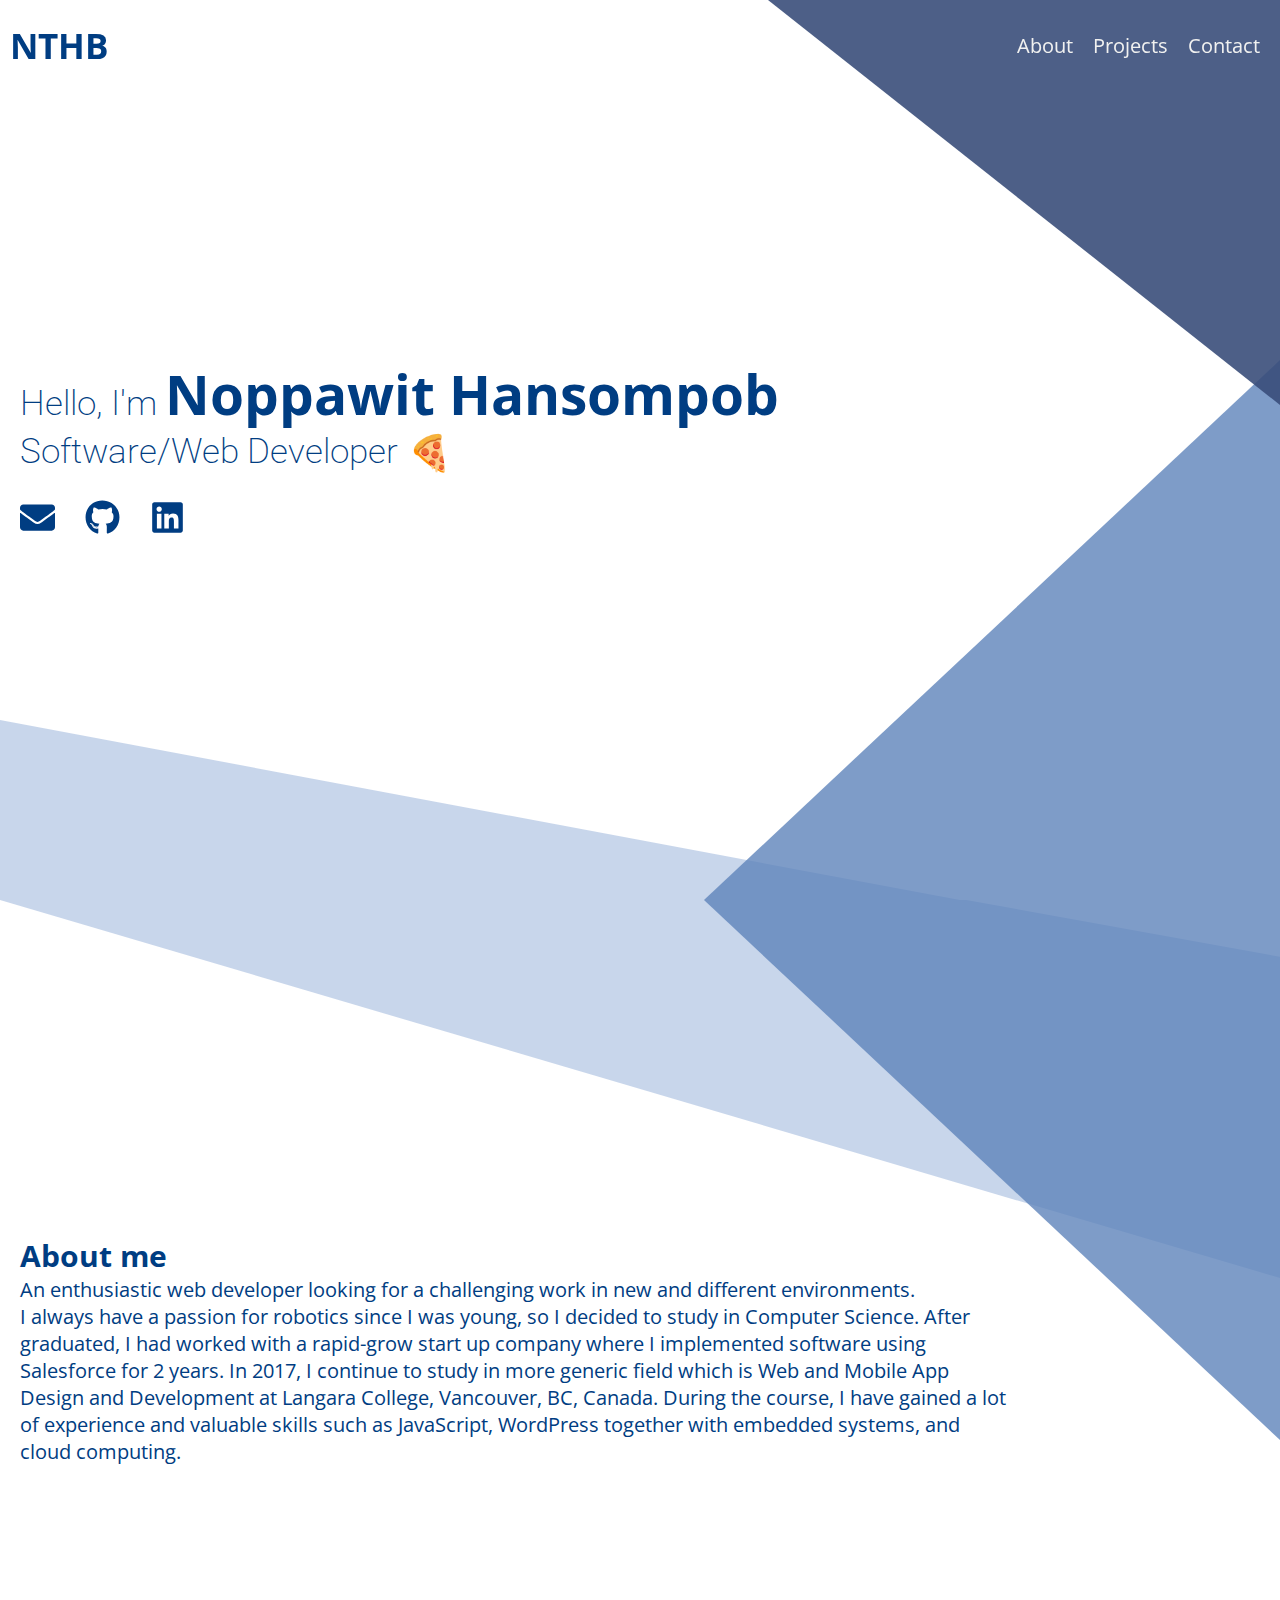
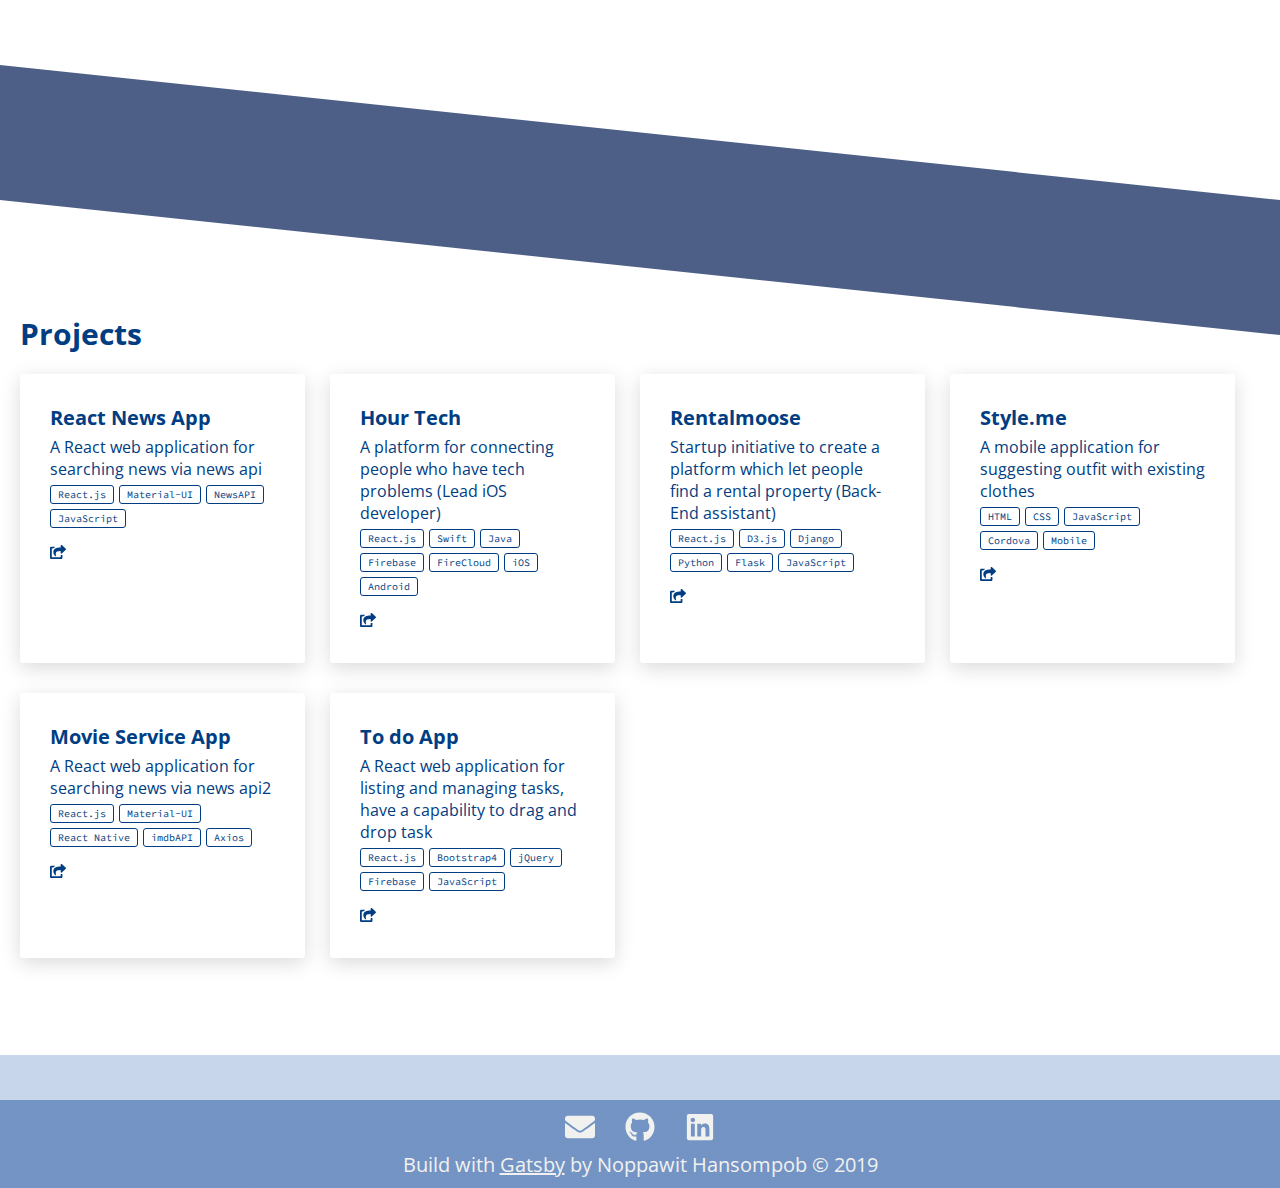
==== commit 92245bb4: "Updates" ====
--- a/index.html
+++ b/index.html
@@ -1 +1 @@
-<!DOCTYPE html><html><head><meta charSet="utf-8"/><meta http-equiv="x-ua-compatible" content="ie=edge"/><meta name="viewport" content="width=device-width, initial-scale=1, shrink-to-fit=no"/><style data-href="/gatsby-portfolio/styles.b9767791608ada10afd5.css">@import url(https://fonts.googleapis.com/css?family=Open+Sans:300,400,700|Roboto:300,400,700|Source+Code+Pro&display=swap);.header-module--header--1C-DW{width:100vw;position:fixed;-webkit-transition:all .3s;transition:all .3s;overflow-y:scroll;z-index:2}.header-module--container--2xPcW{display:flex;align-items:center;max-width:1280px;margin:0 auto;padding:1rem;height:10vh}.header-module--title--3_b9J{color:#003d82;font-size:3.5rem;flex-grow:2;-webkit-animation-name:header-module--moveInLeft--1pEsN;animation-name:header-module--moveInLeft--1pEsN;-webkit-animation-duration:1s;animation-duration:1s}.header-module--nav--woLQT{-webkit-animation-name:header-module--moveInRight--2kRYo;animation-name:header-module--moveInRight--2kRYo;-webkit-animation-duration:1s;animation-duration:1s}.header-module--nav--woLQT ul{list-style:none;display:flex}.header-module--link--1EMsL{text-decoration:none;margin:0 1rem;color:#f1f1f0;font-size:2rem}.header-module--link--1EMsL:hover{-webkit-transform:translateY(-.3rem);transform:translateY(-.3rem)}@-webkit-keyframes header-module--moveInLeft--1pEsN{0%{opacity:0;-webkit-transform:translateX(-10rem);transform:translateX(-10rem)}to{opacity:1;-webkit-transform:translateX(0);transform:translateX(0)}}@keyframes header-module--moveInLeft--1pEsN{0%{opacity:0;-webkit-transform:translateX(-10rem);transform:translateX(-10rem)}to{opacity:1;-webkit-transform:translateX(0);transform:translateX(0)}}@-webkit-keyframes header-module--moveInRight--2kRYo{0%{opacity:0;-webkit-transform:translateX(10rem);transform:translateX(10rem)}to{opacity:1;-webkit-transform:translateX(0);transform:translateX(0)}}@keyframes header-module--moveInRight--2kRYo{0%{opacity:0;-webkit-transform:translateX(10rem);transform:translateX(10rem)}to{opacity:1;-webkit-transform:translateX(0);transform:translateX(0)}}@media only screen and (max-width:480px){.header-module--title--3_b9J{font-size:2rem}ul .header-module--link--1EMsL{font-size:1.6rem}}@media only screen and (max-width:320px){.header-module--title--3_b9J{font-size:1.5rem}ul .header-module--link--1EMsL{font-size:1.2rem}}.socials-module--link--lYXH7{color:#003d82;padding-right:3rem}.intro-module--intro--1sJdD{max-width:1280px;margin:0 auto;height:100vh;font-size:3.5rem;font-family:Roboto,sans-serif;color:#003d82;display:flex;flex-direction:column;justify-content:center;-webkit-animation-name:intro-module--moveInBottom--1SfuO;animation-name:intro-module--moveInBottom--1SfuO;-webkit-animation-duration:.8s;animation-duration:.8s}.intro-module--intro__text--2gfii{font-weight:200;font-size:3.5rem}.intro-module--intro__name--lA3dW{display:inline;font-family:Open Sans,sans-serif;font-weight:700;font-size:5.5rem}.intro-module--subTitle--3sUGK{overflow:hidden;height:4.5rem}.intro-module--subTitle__text--mFZOV{margin:0;float:left;font-size:3.5rem;font-weight:200}.intro-module--subTitle__list--3re0l{list-style:none;margin-top:0;float:left;padding-left:1rem;-webkit-animation-name:intro-module--change--1_eGP;animation-name:intro-module--change--1_eGP;-webkit-animation-duration:10s;animation-duration:10s;-webkit-animation-iteration-count:infinite;animation-iteration-count:infinite}.intro-module--subTitle__list__item--3uz0t{line-height:4.5rem;margin:0}.intro-module--socials--1ui6A{padding-top:2.4rem}@-webkit-keyframes intro-module--change--1_eGP{0%,12.66%,to{-webkit-transform:translateZ(0);transform:translateZ(0)}16.66%,29.32%{-webkit-transform:translate3d(0,-25%,0);transform:translate3d(0,-25%,0)}33.32%,45.98%{-webkit-transform:translate3d(0,-50%,0);transform:translate3d(0,-50%,0)}49.98%,62.64%{-webkit-transform:translate3d(0,-75%,0);transform:translate3d(0,-75%,0)}66.64%,79.3%{-webkit-transform:translate3d(0,-50%,0);transform:translate3d(0,-50%,0)}83.3%,95.96%{-webkit-transform:translate3d(0,-25%,0);transform:translate3d(0,-25%,0)}}@keyframes intro-module--change--1_eGP{0%,12.66%,to{-webkit-transform:translateZ(0);transform:translateZ(0)}16.66%,29.32%{-webkit-transform:translate3d(0,-25%,0);transform:translate3d(0,-25%,0)}33.32%,45.98%{-webkit-transform:translate3d(0,-50%,0);transform:translate3d(0,-50%,0)}49.98%,62.64%{-webkit-transform:translate3d(0,-75%,0);transform:translate3d(0,-75%,0)}66.64%,79.3%{-webkit-transform:translate3d(0,-50%,0);transform:translate3d(0,-50%,0)}83.3%,95.96%{-webkit-transform:translate3d(0,-25%,0);transform:translate3d(0,-25%,0)}}@-webkit-keyframes intro-module--moveInBottom--1SfuO{0%{opacity:0;-webkit-transform:translateY(3rem);transform:translateY(3rem)}to{opacity:1;-webkit-transform:translateY(0);transform:translateY(0)}}@keyframes intro-module--moveInBottom--1SfuO{0%{opacity:0;-webkit-transform:translateY(3rem);transform:translateY(3rem)}to{opacity:1;-webkit-transform:translateY(0);transform:translateY(0)}}@media only screen and (max-width:1280px){.intro-module--intro--1sJdD{padding-left:2rem;padding-right:2rem}}@media only screen and (max-width:768px){.intro-module--intro__text--2gfii{font-size:3rem}.intro-module--intro__name--lA3dW{font-size:4rem}.intro-module--subTitle__text--mFZOV{font-size:3rem}}@media only screen and (max-width:480px){.intro-module--intro__text--2gfii{font-size:2rem}.intro-module--intro__name--lA3dW{font-size:3rem}.intro-module--subTitle__text--mFZOV{font-size:2rem}}.about-module--about--3rii2{max-width:1280px;margin:0 auto;height:100vh;color:#003d82;display:flex;flex-direction:column;justify-content:center;-webkit-animation-name:about-module--moveInBottom--2NFLU;animation-name:about-module--moveInBottom--2NFLU;-webkit-animation-duration:.8s;animation-duration:.8s}.about-module--about__title--3ZPfJ{font-size:3rem}.about-module--about__text--3d1gV{font-size:2rem;width:80%}@-webkit-keyframes about-module--moveInBottom--2NFLU{0%{opacity:0;-webkit-transform:translateY(3rem);transform:translateY(3rem)}to{opacity:1;-webkit-transform:translateY(0);transform:translateY(0)}}@keyframes about-module--moveInBottom--2NFLU{0%{opacity:0;-webkit-transform:translateY(3rem);transform:translateY(3rem)}to{opacity:1;-webkit-transform:translateY(0);transform:translateY(0)}}.projectItem-module--projectItem--2vNmi{border-radius:3px;background-color:#fff;box-shadow:0 .5rem 2rem rgba(0,0,0,.15);margin-right:2rem;margin-bottom:3rem;max-width:23.4%;padding:3rem;color:#003d82;font-size:1.6rem}.projectItem-module--projectItem__title--eIpUN{font-size:2rem;padding-bottom:.5rem}.projectItem-module--projectItem__description--26k8L{padding-bottom:.5rem}.projectItem-module--projectItem__tag_wrapper--1Pdu3{padding-bottom:1rem;display:flex;flex-wrap:wrap}.projectItem-module--projectItem__tag--3465t{border:1px solid #003d82;border-radius:3px;padding:.2rem .7rem;margin-right:.5rem;margin-bottom:.5rem;font-size:1rem;text-decoration:none;font-family:Source Code Pro,monospace;color:#003d82}.projectItem-module--projectItem__arrow--Y9eHx{text-decoration:none;color:#003d82}.project-module--project--2lB0N{max-width:1280px;margin:0 auto;min-height:100vh;color:#003d82;display:flex;flex-direction:column;justify-content:center;padding-top:10rem;padding-bottom:10rem}.project-module--project__title--6rf17{font-size:3rem;margin-bottom:2rem}.project-module--project__project_item_wrapper--3TjbC{display:flex;flex-wrap:wrap}.copyright-module--copyright--3qv7f{max-width:1280px;margin:0 auto;text-align:center;font-size:3rem;padding:1rem}.copyright-module--copyright__text--79tAM{color:#f1f1f0;font-size:2rem}.copyright-module--copyright--3qv7f a{color:#f1f1f0}.layout-module--header--3n1kX{font-family:Open Sans,sans-serif}.layout-module--hero--2k2qP{min-height:100vh;position:relative}.layout-module--hero_left_bottom--1yvpl{position:absolute;bottom:0;z-index:-3;width:75vw;height:20vh;background-color:rgba(194,210,233,.9);-webkit-clip-path:polygon(0 0,100% 100%,0 100%);clip-path:polygon(0 0,100% 100%,0 100%)}.layout-module--hero_right_bottom--2QRju{position:absolute;right:0;bottom:0;z-index:-2;width:45vw;height:60vh;background-color:rgba(94,131,186,.8);-webkit-clip-path:polygon(0 100%,100% 100%,100% 0);clip-path:polygon(0 100%,100% 100%,100% 0)}.layout-module--hero_right_top--3w6QW{position:absolute;right:0;z-index:-1;width:40vw;height:45vh;background-color:rgba(58,78,122,.9);-webkit-clip-path:polygon(0 0,100% 100%,100% 0);clip-path:polygon(0 0,100% 100%,100% 0)}.layout-module--about--3UCnA{min-height:100vh;position:relative}.layout-module--about_left_top--3HfTy{position:absolute;top:0;z-index:-3;width:100%;height:70vh;background-color:rgba(194,210,233,.9);-webkit-clip-path:polygon(0 0,75.5% 0,100% 9%,100% 60%);clip-path:polygon(0 0,75.5% 0,100% 9%,100% 60%)}.layout-module--about_right_bottom--cHo0k{position:absolute;right:0;top:0;z-index:-2;width:45vw;height:60vh;background-color:rgba(94,131,186,.8);-webkit-clip-path:polygon(0 0,100% 100%,100% 0);clip-path:polygon(0 0,100% 100%,100% 0)}.layout-module--about_left_bottom--3124X{position:absolute;bottom:0;z-index:-3;width:100%;height:15vh;background-color:rgba(58,78,122,.9);-webkit-clip-path:polygon(0 0,100% 100%,0 100%);clip-path:polygon(0 0,100% 100%,0 100%)}.layout-module--projects--1qJX0{min-height:100vh;position:relative}.layout-module--project_left_top--3bD1i{position:absolute;top:0;z-index:-3;width:100%;height:15vh;background-color:rgba(58,78,122,.9);-webkit-clip-path:polygon(0 0,100% 100%,100% 0);clip-path:polygon(0 0,100% 100%,100% 0)}.layout-module--project_bottom_dark--35dks{position:absolute;bottom:0;z-index:-2;width:100%;height:5vh;background-color:rgba(94,131,186,.8)}.layout-module--project_bottom_light--3nxWi{position:absolute;bottom:0;z-index:-3;width:100%;height:5vh;background-color:rgba(194,210,233,.9)}.layout-module--footer--1hz3q{background:-webkit-gradient(linear,left top,left bottom,from(rgba(94,131,186,.8)),to(rgba(94,131,186,.8)));background:linear-gradient(rgba(94,131,186,.8),rgba(94,131,186,.8));background-color:rgba(194,210,233,.9)}.layout-module--footer__wrapper--3px19{max-width:1280px;margin:0 auto;text-align:center;font-size:3rem;padding:1rem}@media only screen and (max-width:768px){.layout-module--hero_right_top--3w6QW{width:55vw}}@media only screen and (max-width:480px){.layout-module--hero_right_top--3w6QW{width:70vw}}*,:after,:before{margin:0;padding:0;box-sizing:inherit}html{font-size:62.5%}body{box-sizing:border-box}</style><meta name="generator" content="Gatsby 2.17.11"/><link rel="icon" href="/gatsby-portfolio/icons/icon-48x48.png?v=6074f19d7136d850f229e6cacece531a"/><link rel="manifest" href="/gatsby-portfolio/manifest.webmanifest"/><meta name="theme-color" content="#663399"/><link rel="apple-touch-icon" sizes="48x48" href="/gatsby-portfolio/icons/icon-48x48.png?v=6074f19d7136d850f229e6cacece531a"/><link rel="apple-touch-icon" sizes="72x72" href="/gatsby-portfolio/icons/icon-72x72.png?v=6074f19d7136d850f229e6cacece531a"/><link rel="apple-touch-icon" sizes="96x96" href="/gatsby-portfolio/icons/icon-96x96.png?v=6074f19d7136d850f229e6cacece531a"/><link rel="apple-touch-icon" sizes="144x144" href="/gatsby-portfolio/icons/icon-144x144.png?v=6074f19d7136d850f229e6cacece531a"/><link rel="apple-touch-icon" sizes="192x192" href="/gatsby-portfolio/icons/icon-192x192.png?v=6074f19d7136d850f229e6cacece531a"/><link rel="apple-touch-icon" sizes="256x256" href="/gatsby-portfolio/icons/icon-256x256.png?v=6074f19d7136d850f229e6cacece531a"/><link rel="apple-touch-icon" sizes="384x384" href="/gatsby-portfolio/icons/icon-384x384.png?v=6074f19d7136d850f229e6cacece531a"/><link rel="apple-touch-icon" sizes="512x512" href="/gatsby-portfolio/icons/icon-512x512.png?v=6074f19d7136d850f229e6cacece531a"/><link as="script" rel="preload" href="/gatsby-portfolio/webpack-runtime-e9901845d5b1c796e2d1.js"/><link as="script" rel="preload" href="/gatsby-portfolio/commons-889cded3a0fb05abd1af.js"/><link as="script" rel="preload" href="/gatsby-portfolio/app-0068d05c6da3b96f4219.js"/><link as="script" rel="preload" href="/gatsby-portfolio/styles-07444b0dcaee5b56a5a3.js"/><link as="script" rel="preload" href="/gatsby-portfolio/component---src-pages-index-js-5de0e5ace257db882689.js"/><link as="fetch" rel="preload" href="/gatsby-portfolio/page-data/index/page-data.json" crossorigin="anonymous"/></head><body><noscript id="gatsby-noscript">This app works best with JavaScript enabled.</noscript><div id="___gatsby"><div style="outline:none" tabindex="-1" role="group" id="gatsby-focus-wrapper"><div><div class="layout-module--header--3n1kX"><section class="layout-module--hero--2k2qP"><div><div class="layout-module--hero_left_bottom--1yvpl"> </div><div class="layout-module--hero_right_bottom--2QRju"> </div><div class="layout-module--hero_right_top--3w6QW"> </div></div><header class="header-module--header--1C-DW" id="navbar"><div class="header-module--container--2xPcW"><h2 class="header-module--title--3_b9J" id="logo">NTHB</h2><nav class="header-module--nav--woLQT"><ul><li><a to="#about" class="header-module--link--1EMsL">About</a></li><li><a to="#project" class="header-module--link--1EMsL">Projects</a></li><li><a to="#contact" class="header-module--link--1EMsL">Contact</a></li></ul></nav></div></header><div class="intro-module--intro--1sJdD"><div><div class="intro-module--intro__text--2gfii">Hello, I&#x27;m <h1 class="intro-module--intro__name--lA3dW">Noppawit Hansompob</h1></div></div><div><div class="intro-module--subTitle--3sUGK"><h2 class="intro-module--subTitle__text--mFZOV">Software/Web Developer</h2><ul class="intro-module--subTitle__list--3re0l"><li class="intro-module--subTitle__list__item--3uz0t"><span role="img" aria-label="pizza">🍕</span></li><li class="intro-module--subTitle__list__item--3uz0t"><span role="img" aria-label="icecream">🍦</span></li><li class="intro-module--subTitle__list__item--3uz0t"><span role="img" aria-label="car">🚗</span></li><li class="intro-module--subTitle__list__item--3uz0t"><span role="img" aria-label="sakura">🌸</span></li></ul></div></div><div class="intro-module--socials--1ui6A"><div><a aria-current="page" class="socials-module--link--lYXH7" href="/gatsby-portfolio/"><svg stroke="currentColor" fill="currentColor" stroke-width="0" viewBox="0 0 512 512" height="1em" width="1em" xmlns="http://www.w3.org/2000/svg"><path d="M502.3 190.8c3.9-3.1 9.7-.2 9.7 4.7V400c0 26.5-21.5 48-48 48H48c-26.5 0-48-21.5-48-48V195.6c0-5 5.7-7.8 9.7-4.7 22.4 17.4 52.1 39.5 154.1 113.6 21.1 15.4 56.7 47.8 92.2 47.6 35.7.3 72-32.8 92.3-47.6 102-74.1 131.6-96.3 154-113.7zM256 320c23.2.4 56.6-29.2 73.4-41.4 132.7-96.3 142.8-104.7 173.4-128.7 5.8-4.5 9.2-11.5 9.2-18.9v-19c0-26.5-21.5-48-48-48H48C21.5 64 0 85.5 0 112v19c0 7.4 3.4 14.3 9.2 18.9 30.6 23.9 40.7 32.4 173.4 128.7 16.8 12.2 50.2 41.8 73.4 41.4z"></path></svg></a><a aria-current="page" class="socials-module--link--lYXH7" href="/gatsby-portfolio/"><svg stroke="currentColor" fill="currentColor" stroke-width="0" viewBox="0 0 496 512" height="1em" width="1em" xmlns="http://www.w3.org/2000/svg"><path d="M165.9 397.4c0 2-2.3 3.6-5.2 3.6-3.3.3-5.6-1.3-5.6-3.6 0-2 2.3-3.6 5.2-3.6 3-.3 5.6 1.3 5.6 3.6zm-31.1-4.5c-.7 2 1.3 4.3 4.3 4.9 2.6 1 5.6 0 6.2-2s-1.3-4.3-4.3-5.2c-2.6-.7-5.5.3-6.2 2.3zm44.2-1.7c-2.9.7-4.9 2.6-4.6 4.9.3 2 2.9 3.3 5.9 2.6 2.9-.7 4.9-2.6 4.6-4.6-.3-1.9-3-3.2-5.9-2.9zM244.8 8C106.1 8 0 113.3 0 252c0 110.9 69.8 205.8 169.5 239.2 12.8 2.3 17.3-5.6 17.3-12.1 0-6.2-.3-40.4-.3-61.4 0 0-70 15-84.7-29.8 0 0-11.4-29.1-27.8-36.6 0 0-22.9-15.7 1.6-15.4 0 0 24.9 2 38.6 25.8 21.9 38.6 58.6 27.5 72.9 20.9 2.3-16 8.8-27.1 16-33.7-55.9-6.2-112.3-14.3-112.3-110.5 0-27.5 7.6-41.3 23.6-58.9-2.6-6.5-11.1-33.3 2.6-67.9 20.9-6.5 69 27 69 27 20-5.6 41.5-8.5 62.8-8.5s42.8 2.9 62.8 8.5c0 0 48.1-33.6 69-27 13.7 34.7 5.2 61.4 2.6 67.9 16 17.7 25.8 31.5 25.8 58.9 0 96.5-58.9 104.2-114.8 110.5 9.2 7.9 17 22.9 17 46.4 0 33.7-.3 75.4-.3 83.6 0 6.5 4.6 14.4 17.3 12.1C428.2 457.8 496 362.9 496 252 496 113.3 383.5 8 244.8 8zM97.2 352.9c-1.3 1-1 3.3.7 5.2 1.6 1.6 3.9 2.3 5.2 1 1.3-1 1-3.3-.7-5.2-1.6-1.6-3.9-2.3-5.2-1zm-10.8-8.1c-.7 1.3.3 2.9 2.3 3.9 1.6 1 3.6.7 4.3-.7.7-1.3-.3-2.9-2.3-3.9-2-.6-3.6-.3-4.3.7zm32.4 35.6c-1.6 1.3-1 4.3 1.3 6.2 2.3 2.3 5.2 2.6 6.5 1 1.3-1.3.7-4.3-1.3-6.2-2.2-2.3-5.2-2.6-6.5-1zm-11.4-14.7c-1.6 1-1.6 3.6 0 5.9 1.6 2.3 4.3 3.3 5.6 2.3 1.6-1.3 1.6-3.9 0-6.2-1.4-2.3-4-3.3-5.6-2z"></path></svg></a><a aria-current="page" class="socials-module--link--lYXH7" href="/gatsby-portfolio/"><svg stroke="currentColor" fill="currentColor" stroke-width="0" viewBox="0 0 448 512" height="1em" width="1em" xmlns="http://www.w3.org/2000/svg"><path d="M416 32H31.9C14.3 32 0 46.5 0 64.3v383.4C0 465.5 14.3 480 31.9 480H416c17.6 0 32-14.5 32-32.3V64.3c0-17.8-14.4-32.3-32-32.3zM135.4 416H69V202.2h66.5V416zm-33.2-243c-21.3 0-38.5-17.3-38.5-38.5S80.9 96 102.2 96c21.2 0 38.5 17.3 38.5 38.5 0 21.3-17.2 38.5-38.5 38.5zm282.1 243h-66.4V312c0-24.8-.5-56.7-34.5-56.7-34.6 0-39.9 27-39.9 54.9V416h-66.4V202.2h63.7v29.2h.9c8.9-16.8 30.6-34.5 62.9-34.5 67.2 0 79.7 44.3 79.7 101.9V416z"></path></svg></a></div></div></div></section><section class="layout-module--about--3UCnA"><div><div class="layout-module--about_left_top--3HfTy"> </div><div class="layout-module--about_right_bottom--cHo0k"> </div><div class="layout-module--about_left_bottom--3124X"> </div></div><div class="about-module--about--3rii2" id="about"><h3 class="about-module--about__title--3ZPfJ">About me</h3><p class="about-module--about__text--3d1gV">Lorem, ipsum dolor sit amet consectetur adipisicing elit. Iure accusamus consequatur quos natus est dolores itaque fugiat suscipit tempora voluptatibus omnis reiciendis, blanditiis explicabo nulla ipsa nobis doloribus dolore a.</p><p class="about-module--about__text--3d1gV">Lorem ipsum dolor sit amet consectetur adipisicing elit. Totam fugit, hic ullam quae quasi officiis, incidunt, labore et voluptate animi ducimus? Repellendus blanditiis ratione placeat dolor omnis sequi eaque rerum.</p></div></section><section class="layout-module--projects--1qJX0"><div><div class="layout-module--project_bottom_light--3nxWi"> </div><div class="layout-module--project_left_top--3bD1i"> </div></div><div class="project-module--project--2lB0N"><h3 class="project-module--project__title--6rf17">Projects</h3><div class="project-module--project__project_item_wrapper--3TjbC"><div class="projectItem-module--projectItem--2vNmi"><h4 class="projectItem-module--projectItem__title--eIpUN">React News App</h4><p class="projectItem-module--projectItem__description--26k8L">An React web application for searching news via news api</p><div class="projectItem-module--projectItem__tag_wrapper--1Pdu3"><a href="/" class="projectItem-module--projectItem__tag--3465t">React.js</a><a href="/" class="projectItem-module--projectItem__tag--3465t">Material-UI</a><a href="/" class="projectItem-module--projectItem__tag--3465t">NewsAPI</a></div><a href="https://nthb.github.io/news-app/" target="_blank" rel="noopener noreferrer" class="projectItem-module--projectItem__arrow--Y9eHx"><svg stroke="currentColor" fill="currentColor" stroke-width="0" viewBox="0 0 576 512" height="1em" width="1em" xmlns="http://www.w3.org/2000/svg"><path d="M568.482 177.448L424.479 313.433C409.3 327.768 384 317.14 384 295.985v-71.963c-144.575.97-205.566 35.113-164.775 171.353 4.483 14.973-12.846 26.567-25.006 17.33C155.252 383.105 120 326.488 120 269.339c0-143.937 117.599-172.5 264-173.312V24.012c0-21.174 25.317-31.768 40.479-17.448l144.003 135.988c10.02 9.463 10.028 25.425 0 34.896zM384 379.128V448H64V128h50.916a11.99 11.99 0 0 0 8.648-3.693c14.953-15.568 32.237-27.89 51.014-37.676C185.708 80.83 181.584 64 169.033 64H48C21.49 64 0 85.49 0 112v352c0 26.51 21.49 48 48 48h352c26.51 0 48-21.49 48-48v-88.806c0-8.288-8.197-14.066-16.011-11.302a71.83 71.83 0 0 1-34.189 3.377c-7.27-1.046-13.8 4.514-13.8 11.859z"></path></svg></a></div><div class="projectItem-module--projectItem--2vNmi"><h4 class="projectItem-module--projectItem__title--eIpUN">React News App2</h4><p class="projectItem-module--projectItem__description--26k8L">An React web application for searching news via news api2</p><div class="projectItem-module--projectItem__tag_wrapper--1Pdu3"><a href="/" class="projectItem-module--projectItem__tag--3465t">React.js</a><a href="/" class="projectItem-module--projectItem__tag--3465t">Material-UI</a><a href="/" class="projectItem-module--projectItem__tag--3465t">Material-UI</a><a href="/" class="projectItem-module--projectItem__tag--3465t">NewsAPI</a></div><a href="https://nthb.github.io/news-app2/" target="_blank" rel="noopener noreferrer" class="projectItem-module--projectItem__arrow--Y9eHx"><svg stroke="currentColor" fill="currentColor" stroke-width="0" viewBox="0 0 576 512" height="1em" width="1em" xmlns="http://www.w3.org/2000/svg"><path d="M568.482 177.448L424.479 313.433C409.3 327.768 384 317.14 384 295.985v-71.963c-144.575.97-205.566 35.113-164.775 171.353 4.483 14.973-12.846 26.567-25.006 17.33C155.252 383.105 120 326.488 120 269.339c0-143.937 117.599-172.5 264-173.312V24.012c0-21.174 25.317-31.768 40.479-17.448l144.003 135.988c10.02 9.463 10.028 25.425 0 34.896zM384 379.128V448H64V128h50.916a11.99 11.99 0 0 0 8.648-3.693c14.953-15.568 32.237-27.89 51.014-37.676C185.708 80.83 181.584 64 169.033 64H48C21.49 64 0 85.49 0 112v352c0 26.51 21.49 48 48 48h352c26.51 0 48-21.49 48-48v-88.806c0-8.288-8.197-14.066-16.011-11.302a71.83 71.83 0 0 1-34.189 3.377c-7.27-1.046-13.8 4.514-13.8 11.859z"></path></svg></a></div><div class="projectItem-module--projectItem--2vNmi"><h4 class="projectItem-module--projectItem__title--eIpUN">React News App3</h4><p class="projectItem-module--projectItem__description--26k8L">An React web application for searching news via news api2</p><div class="projectItem-module--projectItem__tag_wrapper--1Pdu3"><a href="/" class="projectItem-module--projectItem__tag--3465t">React.js</a><a href="/" class="projectItem-module--projectItem__tag--3465t">Material-UI</a></div><a href="https://nthb.github.io/news-app2/" target="_blank" rel="noopener noreferrer" class="projectItem-module--projectItem__arrow--Y9eHx"><svg stroke="currentColor" fill="currentColor" stroke-width="0" viewBox="0 0 576 512" height="1em" width="1em" xmlns="http://www.w3.org/2000/svg"><path d="M568.482 177.448L424.479 313.433C409.3 327.768 384 317.14 384 295.985v-71.963c-144.575.97-205.566 35.113-164.775 171.353 4.483 14.973-12.846 26.567-25.006 17.33C155.252 383.105 120 326.488 120 269.339c0-143.937 117.599-172.5 264-173.312V24.012c0-21.174 25.317-31.768 40.479-17.448l144.003 135.988c10.02 9.463 10.028 25.425 0 34.896zM384 379.128V448H64V128h50.916a11.99 11.99 0 0 0 8.648-3.693c14.953-15.568 32.237-27.89 51.014-37.676C185.708 80.83 181.584 64 169.033 64H48C21.49 64 0 85.49 0 112v352c0 26.51 21.49 48 48 48h352c26.51 0 48-21.49 48-48v-88.806c0-8.288-8.197-14.066-16.011-11.302a71.83 71.83 0 0 1-34.189 3.377c-7.27-1.046-13.8 4.514-13.8 11.859z"></path></svg></a></div><div class="projectItem-module--projectItem--2vNmi"><h4 class="projectItem-module--projectItem__title--eIpUN">React News App4</h4><p class="projectItem-module--projectItem__description--26k8L">An React web application for searching news via news api2</p><div class="projectItem-module--projectItem__tag_wrapper--1Pdu3"><a href="/" class="projectItem-module--projectItem__tag--3465t">React.js</a><a href="/" class="projectItem-module--projectItem__tag--3465t">Material-UI</a></div><a href="https://nthb.github.io/news-app2/" target="_blank" rel="noopener noreferrer" class="projectItem-module--projectItem__arrow--Y9eHx"><svg stroke="currentColor" fill="currentColor" stroke-width="0" viewBox="0 0 576 512" height="1em" width="1em" xmlns="http://www.w3.org/2000/svg"><path d="M568.482 177.448L424.479 313.433C409.3 327.768 384 317.14 384 295.985v-71.963c-144.575.97-205.566 35.113-164.775 171.353 4.483 14.973-12.846 26.567-25.006 17.33C155.252 383.105 120 326.488 120 269.339c0-143.937 117.599-172.5 264-173.312V24.012c0-21.174 25.317-31.768 40.479-17.448l144.003 135.988c10.02 9.463 10.028 25.425 0 34.896zM384 379.128V448H64V128h50.916a11.99 11.99 0 0 0 8.648-3.693c14.953-15.568 32.237-27.89 51.014-37.676C185.708 80.83 181.584 64 169.033 64H48C21.49 64 0 85.49 0 112v352c0 26.51 21.49 48 48 48h352c26.51 0 48-21.49 48-48v-88.806c0-8.288-8.197-14.066-16.011-11.302a71.83 71.83 0 0 1-34.189 3.377c-7.27-1.046-13.8 4.514-13.8 11.859z"></path></svg></a></div><div class="projectItem-module--projectItem--2vNmi"><h4 class="projectItem-module--projectItem__title--eIpUN">React News App</h4><p class="projectItem-module--projectItem__description--26k8L">An React web application for searching news via news api</p><div class="projectItem-module--projectItem__tag_wrapper--1Pdu3"><a href="/" class="projectItem-module--projectItem__tag--3465t">React.js</a><a href="/" class="projectItem-module--projectItem__tag--3465t">Material-UI</a><a href="/" class="projectItem-module--projectItem__tag--3465t">NewsAPI</a></div><a href="https://nthb.github.io/news-app/" target="_blank" rel="noopener noreferrer" class="projectItem-module--projectItem__arrow--Y9eHx"><svg stroke="currentColor" fill="currentColor" stroke-width="0" viewBox="0 0 576 512" height="1em" width="1em" xmlns="http://www.w3.org/2000/svg"><path d="M568.482 177.448L424.479 313.433C409.3 327.768 384 317.14 384 295.985v-71.963c-144.575.97-205.566 35.113-164.775 171.353 4.483 14.973-12.846 26.567-25.006 17.33C155.252 383.105 120 326.488 120 269.339c0-143.937 117.599-172.5 264-173.312V24.012c0-21.174 25.317-31.768 40.479-17.448l144.003 135.988c10.02 9.463 10.028 25.425 0 34.896zM384 379.128V448H64V128h50.916a11.99 11.99 0 0 0 8.648-3.693c14.953-15.568 32.237-27.89 51.014-37.676C185.708 80.83 181.584 64 169.033 64H48C21.49 64 0 85.49 0 112v352c0 26.51 21.49 48 48 48h352c26.51 0 48-21.49 48-48v-88.806c0-8.288-8.197-14.066-16.011-11.302a71.83 71.83 0 0 1-34.189 3.377c-7.27-1.046-13.8 4.514-13.8 11.859z"></path></svg></a></div><div class="projectItem-module--projectItem--2vNmi"><h4 class="projectItem-module--projectItem__title--eIpUN">React News App2</h4><p class="projectItem-module--projectItem__description--26k8L">An React web application for searching news via news api2</p><div class="projectItem-module--projectItem__tag_wrapper--1Pdu3"><a href="/" class="projectItem-module--projectItem__tag--3465t">React.js</a><a href="/" class="projectItem-module--projectItem__tag--3465t">Material-UI</a><a href="/" class="projectItem-module--projectItem__tag--3465t">Material-UI</a><a href="/" class="projectItem-module--projectItem__tag--3465t">NewsAPI</a></div><a href="https://nthb.github.io/news-app2/" target="_blank" rel="noopener noreferrer" class="projectItem-module--projectItem__arrow--Y9eHx"><svg stroke="currentColor" fill="currentColor" stroke-width="0" viewBox="0 0 576 512" height="1em" width="1em" xmlns="http://www.w3.org/2000/svg"><path d="M568.482 177.448L424.479 313.433C409.3 327.768 384 317.14 384 295.985v-71.963c-144.575.97-205.566 35.113-164.775 171.353 4.483 14.973-12.846 26.567-25.006 17.33C155.252 383.105 120 326.488 120 269.339c0-143.937 117.599-172.5 264-173.312V24.012c0-21.174 25.317-31.768 40.479-17.448l144.003 135.988c10.02 9.463 10.028 25.425 0 34.896zM384 379.128V448H64V128h50.916a11.99 11.99 0 0 0 8.648-3.693c14.953-15.568 32.237-27.89 51.014-37.676C185.708 80.83 181.584 64 169.033 64H48C21.49 64 0 85.49 0 112v352c0 26.51 21.49 48 48 48h352c26.51 0 48-21.49 48-48v-88.806c0-8.288-8.197-14.066-16.011-11.302a71.83 71.83 0 0 1-34.189 3.377c-7.27-1.046-13.8 4.514-13.8 11.859z"></path></svg></a></div></div></div></section><section class="layout-module--footer--1hz3q"><div class="copyright-module--copyright--3qv7f"><div><a aria-current="page" class="socials-module--link--lYXH7" href="/gatsby-portfolio/"><svg stroke="currentColor" fill="currentColor" stroke-width="0" viewBox="0 0 512 512" height="1em" width="1em" xmlns="http://www.w3.org/2000/svg"><path d="M502.3 190.8c3.9-3.1 9.7-.2 9.7 4.7V400c0 26.5-21.5 48-48 48H48c-26.5 0-48-21.5-48-48V195.6c0-5 5.7-7.8 9.7-4.7 22.4 17.4 52.1 39.5 154.1 113.6 21.1 15.4 56.7 47.8 92.2 47.6 35.7.3 72-32.8 92.3-47.6 102-74.1 131.6-96.3 154-113.7zM256 320c23.2.4 56.6-29.2 73.4-41.4 132.7-96.3 142.8-104.7 173.4-128.7 5.8-4.5 9.2-11.5 9.2-18.9v-19c0-26.5-21.5-48-48-48H48C21.5 64 0 85.5 0 112v19c0 7.4 3.4 14.3 9.2 18.9 30.6 23.9 40.7 32.4 173.4 128.7 16.8 12.2 50.2 41.8 73.4 41.4z"></path></svg></a><a aria-current="page" class="socials-module--link--lYXH7" href="/gatsby-portfolio/"><svg stroke="currentColor" fill="currentColor" stroke-width="0" viewBox="0 0 496 512" height="1em" width="1em" xmlns="http://www.w3.org/2000/svg"><path d="M165.9 397.4c0 2-2.3 3.6-5.2 3.6-3.3.3-5.6-1.3-5.6-3.6 0-2 2.3-3.6 5.2-3.6 3-.3 5.6 1.3 5.6 3.6zm-31.1-4.5c-.7 2 1.3 4.3 4.3 4.9 2.6 1 5.6 0 6.2-2s-1.3-4.3-4.3-5.2c-2.6-.7-5.5.3-6.2 2.3zm44.2-1.7c-2.9.7-4.9 2.6-4.6 4.9.3 2 2.9 3.3 5.9 2.6 2.9-.7 4.9-2.6 4.6-4.6-.3-1.9-3-3.2-5.9-2.9zM244.8 8C106.1 8 0 113.3 0 252c0 110.9 69.8 205.8 169.5 239.2 12.8 2.3 17.3-5.6 17.3-12.1 0-6.2-.3-40.4-.3-61.4 0 0-70 15-84.7-29.8 0 0-11.4-29.1-27.8-36.6 0 0-22.9-15.7 1.6-15.4 0 0 24.9 2 38.6 25.8 21.9 38.6 58.6 27.5 72.9 20.9 2.3-16 8.8-27.1 16-33.7-55.9-6.2-112.3-14.3-112.3-110.5 0-27.5 7.6-41.3 23.6-58.9-2.6-6.5-11.1-33.3 2.6-67.9 20.9-6.5 69 27 69 27 20-5.6 41.5-8.5 62.8-8.5s42.8 2.9 62.8 8.5c0 0 48.1-33.6 69-27 13.7 34.7 5.2 61.4 2.6 67.9 16 17.7 25.8 31.5 25.8 58.9 0 96.5-58.9 104.2-114.8 110.5 9.2 7.9 17 22.9 17 46.4 0 33.7-.3 75.4-.3 83.6 0 6.5 4.6 14.4 17.3 12.1C428.2 457.8 496 362.9 496 252 496 113.3 383.5 8 244.8 8zM97.2 352.9c-1.3 1-1 3.3.7 5.2 1.6 1.6 3.9 2.3 5.2 1 1.3-1 1-3.3-.7-5.2-1.6-1.6-3.9-2.3-5.2-1zm-10.8-8.1c-.7 1.3.3 2.9 2.3 3.9 1.6 1 3.6.7 4.3-.7.7-1.3-.3-2.9-2.3-3.9-2-.6-3.6-.3-4.3.7zm32.4 35.6c-1.6 1.3-1 4.3 1.3 6.2 2.3 2.3 5.2 2.6 6.5 1 1.3-1.3.7-4.3-1.3-6.2-2.2-2.3-5.2-2.6-6.5-1zm-11.4-14.7c-1.6 1-1.6 3.6 0 5.9 1.6 2.3 4.3 3.3 5.6 2.3 1.6-1.3 1.6-3.9 0-6.2-1.4-2.3-4-3.3-5.6-2z"></path></svg></a><a aria-current="page" class="socials-module--link--lYXH7" href="/gatsby-portfolio/"><svg stroke="currentColor" fill="currentColor" stroke-width="0" viewBox="0 0 448 512" height="1em" width="1em" xmlns="http://www.w3.org/2000/svg"><path d="M416 32H31.9C14.3 32 0 46.5 0 64.3v383.4C0 465.5 14.3 480 31.9 480H416c17.6 0 32-14.5 32-32.3V64.3c0-17.8-14.4-32.3-32-32.3zM135.4 416H69V202.2h66.5V416zm-33.2-243c-21.3 0-38.5-17.3-38.5-38.5S80.9 96 102.2 96c21.2 0 38.5 17.3 38.5 38.5 0 21.3-17.2 38.5-38.5 38.5zm282.1 243h-66.4V312c0-24.8-.5-56.7-34.5-56.7-34.6 0-39.9 27-39.9 54.9V416h-66.4V202.2h63.7v29.2h.9c8.9-16.8 30.6-34.5 62.9-34.5 67.2 0 79.7 44.3 79.7 101.9V416z"></path></svg></a></div><p class="copyright-module--copyright__text--79tAM">Build with <a href="gatsby.com">Gatsby</a> by Noppawit Hansompob © <!-- -->2019</p></div></section></div></div></div></div><script id="gatsby-script-loader">/*<![CDATA[*/window.pagePath="/";/*]]>*/</script><script id="gatsby-chunk-mapping">/*<![CDATA[*/window.___chunkMapping={"app":["/app-0068d05c6da3b96f4219.js"],"component---src-pages-experience-js":["/component---src-pages-experience-js-3d503895e68dfbbe157d.js"],"component---src-pages-index-js":["/component---src-pages-index-js-5de0e5ace257db882689.js"]};/*]]>*/</script><script src="/gatsby-portfolio/component---src-pages-index-js-5de0e5ace257db882689.js" async=""></script><script src="/gatsby-portfolio/styles-07444b0dcaee5b56a5a3.js" async=""></script><script src="/gatsby-portfolio/app-0068d05c6da3b96f4219.js" async=""></script><script src="/gatsby-portfolio/commons-889cded3a0fb05abd1af.js" async=""></script><script src="/gatsby-portfolio/webpack-runtime-e9901845d5b1c796e2d1.js" async=""></script></body></html>+<!DOCTYPE html><html><head><meta charSet="utf-8"/><meta http-equiv="x-ua-compatible" content="ie=edge"/><meta name="viewport" content="width=device-width, initial-scale=1, shrink-to-fit=no"/><style data-href="/gatsby-portfolio/styles.9b8119a0e2cf0f16e2b6.css">@import url(https://fonts.googleapis.com/css?family=Open+Sans:300,400,700|Roboto:300,400,700|Source+Code+Pro&display=swap);.header-module--header--1C-DW{width:100vw;position:fixed;-webkit-transition:all .3s;transition:all .3s;overflow-y:scroll;z-index:2}.header-module--container--2xPcW{display:flex;align-items:center;max-width:1280px;margin:0 auto;padding:1rem;height:10vh}.header-module--title--3_b9J{font-size:3.5rem;flex-grow:2;-webkit-animation-name:header-module--moveInLeft--1pEsN;animation-name:header-module--moveInLeft--1pEsN;-webkit-animation-duration:1s;animation-duration:1s}.header-module--title--3_b9J a{color:#003d82;text-decoration:none}.header-module--nav--woLQT{-webkit-animation-name:header-module--moveInRight--2kRYo;animation-name:header-module--moveInRight--2kRYo;-webkit-animation-duration:1s;animation-duration:1s}.header-module--nav--woLQT ul{list-style:none;display:flex}.header-module--link--1EMsL{text-decoration:none;margin:0 1rem;color:#f1f1f0;font-size:2rem}.header-module--link--1EMsL:hover{-webkit-transform:translateY(-.3rem);transform:translateY(-.3rem)}@-webkit-keyframes header-module--moveInLeft--1pEsN{0%{opacity:0;-webkit-transform:translateX(-10rem);transform:translateX(-10rem)}to{opacity:1;-webkit-transform:translateX(0);transform:translateX(0)}}@keyframes header-module--moveInLeft--1pEsN{0%{opacity:0;-webkit-transform:translateX(-10rem);transform:translateX(-10rem)}to{opacity:1;-webkit-transform:translateX(0);transform:translateX(0)}}@-webkit-keyframes header-module--moveInRight--2kRYo{0%{opacity:0;-webkit-transform:translateX(10rem);transform:translateX(10rem)}to{opacity:1;-webkit-transform:translateX(0);transform:translateX(0)}}@keyframes header-module--moveInRight--2kRYo{0%{opacity:0;-webkit-transform:translateX(10rem);transform:translateX(10rem)}to{opacity:1;-webkit-transform:translateX(0);transform:translateX(0)}}@media only screen and (max-width:480px){.header-module--title--3_b9J{font-size:2rem}ul .header-module--link--1EMsL{font-size:1.6rem}}@media only screen and (max-width:320px){.header-module--title--3_b9J{font-size:1.5rem}ul .header-module--link--1EMsL{font-size:1.2rem}}.socials-module--link--lYXH7{color:#003d82}.socials-module--link--lYXH7:not(:last-child){padding-right:3rem}.intro-module--intro--1sJdD{max-width:1280px;margin:0 auto;height:100vh;font-size:3.5rem;font-family:Roboto,sans-serif;color:#003d82;display:flex;flex-direction:column;justify-content:center;-webkit-animation-name:intro-module--moveInBottom--1SfuO;animation-name:intro-module--moveInBottom--1SfuO;-webkit-animation-duration:.8s;animation-duration:.8s}.intro-module--intro__text--2gfii{font-weight:200;font-size:3.5rem}.intro-module--intro__name--lA3dW{display:inline;font-family:Open Sans,sans-serif;font-weight:700;font-size:5.5rem}.intro-module--subTitle--3sUGK{overflow:hidden;height:4.5rem}.intro-module--subTitle__text--mFZOV{margin:0;float:left;font-size:3.5rem;font-weight:200}.intro-module--subTitle__list--3re0l{list-style:none;margin-top:0;float:left;padding-left:1rem;-webkit-animation-name:intro-module--change--1_eGP;animation-name:intro-module--change--1_eGP;-webkit-animation-duration:10s;animation-duration:10s;-webkit-animation-iteration-count:infinite;animation-iteration-count:infinite}.intro-module--subTitle__list__item--3uz0t{line-height:4.5rem;margin:0}.intro-module--socials--1ui6A{padding-top:2.4rem}@-webkit-keyframes intro-module--change--1_eGP{0%,12.66%,to{-webkit-transform:translateZ(0);transform:translateZ(0)}16.66%,29.32%{-webkit-transform:translate3d(0,-25%,0);transform:translate3d(0,-25%,0)}33.32%,45.98%{-webkit-transform:translate3d(0,-50%,0);transform:translate3d(0,-50%,0)}49.98%,62.64%{-webkit-transform:translate3d(0,-75%,0);transform:translate3d(0,-75%,0)}66.64%,79.3%{-webkit-transform:translate3d(0,-50%,0);transform:translate3d(0,-50%,0)}83.3%,95.96%{-webkit-transform:translate3d(0,-25%,0);transform:translate3d(0,-25%,0)}}@keyframes intro-module--change--1_eGP{0%,12.66%,to{-webkit-transform:translateZ(0);transform:translateZ(0)}16.66%,29.32%{-webkit-transform:translate3d(0,-25%,0);transform:translate3d(0,-25%,0)}33.32%,45.98%{-webkit-transform:translate3d(0,-50%,0);transform:translate3d(0,-50%,0)}49.98%,62.64%{-webkit-transform:translate3d(0,-75%,0);transform:translate3d(0,-75%,0)}66.64%,79.3%{-webkit-transform:translate3d(0,-50%,0);transform:translate3d(0,-50%,0)}83.3%,95.96%{-webkit-transform:translate3d(0,-25%,0);transform:translate3d(0,-25%,0)}}@-webkit-keyframes intro-module--moveInBottom--1SfuO{0%{opacity:0;-webkit-transform:translateY(3rem);transform:translateY(3rem)}to{opacity:1;-webkit-transform:translateY(0);transform:translateY(0)}}@keyframes intro-module--moveInBottom--1SfuO{0%{opacity:0;-webkit-transform:translateY(3rem);transform:translateY(3rem)}to{opacity:1;-webkit-transform:translateY(0);transform:translateY(0)}}@media only screen and (max-width:1280px){.intro-module--intro--1sJdD{padding-left:2rem;padding-right:2rem}}@media only screen and (max-width:768px){.intro-module--intro__text--2gfii{font-size:3rem}.intro-module--intro__name--lA3dW{font-size:4rem}.intro-module--subTitle__text--mFZOV{font-size:3rem}}@media only screen and (max-width:480px){.intro-module--intro__text--2gfii{font-size:2rem}.intro-module--intro__name--lA3dW{font-size:3rem}.intro-module--subTitle__text--mFZOV{font-size:2rem}.intro-module--subTitle__list--3re0l{margin-top:-1rem}.intro-module--subTitle__list__item--3uz0t{font-size:1.5rem}}.about-module--about--3rii2{max-width:1280px;margin:0 auto;height:100vh;color:#003d82;display:flex;flex-direction:column;justify-content:center;-webkit-animation-name:about-module--moveInBottom--2NFLU;animation-name:about-module--moveInBottom--2NFLU;-webkit-animation-duration:.8s;animation-duration:.8s}.about-module--about__title--3ZPfJ{font-size:3rem}.about-module--about__text--3d1gV{font-size:2rem;width:80%}@-webkit-keyframes about-module--moveInBottom--2NFLU{0%{opacity:0;-webkit-transform:translateY(3rem);transform:translateY(3rem)}to{opacity:1;-webkit-transform:translateY(0);transform:translateY(0)}}@keyframes about-module--moveInBottom--2NFLU{0%{opacity:0;-webkit-transform:translateY(3rem);transform:translateY(3rem)}to{opacity:1;-webkit-transform:translateY(0);transform:translateY(0)}}@media only screen and (max-width:1280px){.about-module--about--3rii2{padding-left:2rem;padding-right:2rem}}@media only screen and (max-width:480px){.about-module--about__text--3d1gV{font-size:1.75rem}}@media only screen and (max-width:320px){.about-module--about__text--3d1gV{font-size:1.5rem}}.projectItem-module--projectItem--2vNmi{border-radius:3px;background-color:#fff;box-shadow:0 .5rem 2rem rgba(0,0,0,.15);margin-right:2%;margin-bottom:3rem;flex:23% 1;max-width:23%;padding:3rem;color:#003d82;font-size:1.6rem}.projectItem-module--projectItem__title--eIpUN{font-size:2rem;padding-bottom:.5rem}.projectItem-module--projectItem__description--26k8L{padding-bottom:.5rem}.projectItem-module--projectItem__tag_wrapper--1Pdu3{padding-bottom:1rem;display:flex;flex-wrap:wrap}.projectItem-module--projectItem__tag--3465t{border:1px solid #003d82;border-radius:3px;padding:.2rem .7rem;margin-right:.5rem;margin-bottom:.5rem;font-size:1rem;text-decoration:none;font-family:Source Code Pro,monospace;color:#003d82}.projectItem-module--projectItem__arrow--Y9eHx{text-decoration:none;color:#003d82}@media only screen and (max-width:992px){.projectItem-module--projectItem--2vNmi{flex:31% 1;max-width:31%}}@media only screen and (max-width:768px){.projectItem-module--projectItem--2vNmi{flex:48% 1;max-width:48%}}@media only screen and (max-width:480px){.projectItem-module--projectItem--2vNmi{flex:100% 1;max-width:100%}.projectItem-module--projectItem__title--eIpUN{font-size:1.75rem}.projectItem-module--projectItem__description--26k8L{font-size:1.5rem}}.project-module--project--2lB0N{max-width:1280px;margin:0 auto;min-height:100vh;color:#003d82;display:flex;flex-direction:column;justify-content:center;padding-top:10rem;padding-bottom:10rem}.project-module--project__title--6rf17{font-size:3rem;margin-bottom:2rem}.project-module--project__project_item_wrapper--3TjbC{display:flex;flex-wrap:wrap}@media only screen and (max-width:1280px){.project-module--project--2lB0N{padding-left:2rem;padding-right:2rem}}@media only screen and (max-width:992px){__project_item_wrapper{justify-content:space-evenly}}@media only screen and (max-width:768px){__project_item_wrapper{justify-content:space-evenly}}.copyright-module--copyright--3qv7f{max-width:1280px;margin:0 auto;text-align:center;font-size:3rem;padding:1rem}.copyright-module--copyright__text--79tAM{color:#f1f1f0;font-size:2rem}.copyright-module--copyright--3qv7f a{color:#f1f1f0}@media only screen and (max-width:992px){.copyright-module--copyright__text--79tAM{font-size:1.5rem}}@media only screen and (max-width:480px){.copyright-module--copyright__text--79tAM{font-size:1.25rem}}.layout-module--header--3n1kX{font-family:Open Sans,sans-serif}.layout-module--hero--2k2qP{min-height:100vh;position:relative}.layout-module--hero_left_bottom--1yvpl{position:absolute;bottom:0;z-index:-3;width:75vw;height:20vh;background-color:rgba(194,210,233,.9);-webkit-clip-path:polygon(0 0,100% 100%,0 100%);clip-path:polygon(0 0,100% 100%,0 100%)}.layout-module--hero_right_bottom--2QRju{position:absolute;right:0;bottom:0;z-index:-2;width:45vw;height:60vh;background-color:rgba(94,131,186,.8);-webkit-clip-path:polygon(0 100%,100% 100%,100% 0);clip-path:polygon(0 100%,100% 100%,100% 0)}.layout-module--hero_right_top--3w6QW{position:absolute;right:0;z-index:-1;width:40vw;height:45vh;background-color:rgba(58,78,122,.9);-webkit-clip-path:polygon(0 0,100% 100%,100% 0);clip-path:polygon(0 0,100% 100%,100% 0)}.layout-module--about--3UCnA{min-height:100vh;position:relative}.layout-module--about_left_top--3HfTy{position:absolute;top:0;z-index:-3;width:100%;height:70vh;background-color:rgba(194,210,233,.9);-webkit-clip-path:polygon(0 0,75.5% 0,100% 9%,100% 60%);clip-path:polygon(0 0,75.5% 0,100% 9%,100% 60%)}.layout-module--about_right_bottom--cHo0k{position:absolute;right:0;top:0;z-index:-2;width:45vw;height:60vh;background-color:rgba(94,131,186,.8);-webkit-clip-path:polygon(0 0,100% 100%,100% 0);clip-path:polygon(0 0,100% 100%,100% 0)}.layout-module--about_left_bottom--3124X{position:absolute;bottom:0;z-index:-3;width:100%;height:15vh;background-color:rgba(58,78,122,.9);-webkit-clip-path:polygon(0 0,100% 100%,0 100%);clip-path:polygon(0 0,100% 100%,0 100%)}.layout-module--projects--1qJX0{min-height:100vh;position:relative}.layout-module--project_left_top--3bD1i{position:absolute;top:0;z-index:-3;width:100%;height:15vh;background-color:rgba(58,78,122,.9);-webkit-clip-path:polygon(0 0,100% 100%,100% 0);clip-path:polygon(0 0,100% 100%,100% 0)}.layout-module--project_bottom_dark--35dks{position:absolute;bottom:0;z-index:-2;width:100%;height:5vh;background-color:rgba(94,131,186,.8)}.layout-module--project_bottom_light--3nxWi{position:absolute;bottom:0;z-index:-3;width:100%;height:5vh;background-color:rgba(194,210,233,.9)}.layout-module--footer--1hz3q{background:-webkit-gradient(linear,left top,left bottom,from(rgba(94,131,186,.8)),to(rgba(94,131,186,.8)));background:linear-gradient(rgba(94,131,186,.8),rgba(94,131,186,.8));background-color:rgba(194,210,233,.9)}.layout-module--footer__wrapper--3px19{max-width:1280px;margin:0 auto;text-align:center;font-size:3rem;padding:1rem}@media only screen and (max-width:768px){.layout-module--hero_right_top--3w6QW{width:55vw}}@media only screen and (max-width:480px){.layout-module--hero_right_top--3w6QW{width:70vw}}*,:after,:before{margin:0;padding:0;box-sizing:inherit}html{font-size:62.5%}body{box-sizing:border-box}</style><meta name="generator" content="Gatsby 2.17.11"/><link rel="icon" href="/gatsby-portfolio/icons/icon-48x48.png?v=6074f19d7136d850f229e6cacece531a"/><link rel="manifest" href="/gatsby-portfolio/manifest.webmanifest"/><meta name="theme-color" content="#663399"/><link rel="apple-touch-icon" sizes="48x48" href="/gatsby-portfolio/icons/icon-48x48.png?v=6074f19d7136d850f229e6cacece531a"/><link rel="apple-touch-icon" sizes="72x72" href="/gatsby-portfolio/icons/icon-72x72.png?v=6074f19d7136d850f229e6cacece531a"/><link rel="apple-touch-icon" sizes="96x96" href="/gatsby-portfolio/icons/icon-96x96.png?v=6074f19d7136d850f229e6cacece531a"/><link rel="apple-touch-icon" sizes="144x144" href="/gatsby-portfolio/icons/icon-144x144.png?v=6074f19d7136d850f229e6cacece531a"/><link rel="apple-touch-icon" sizes="192x192" href="/gatsby-portfolio/icons/icon-192x192.png?v=6074f19d7136d850f229e6cacece531a"/><link rel="apple-touch-icon" sizes="256x256" href="/gatsby-portfolio/icons/icon-256x256.png?v=6074f19d7136d850f229e6cacece531a"/><link rel="apple-touch-icon" sizes="384x384" href="/gatsby-portfolio/icons/icon-384x384.png?v=6074f19d7136d850f229e6cacece531a"/><link rel="apple-touch-icon" sizes="512x512" href="/gatsby-portfolio/icons/icon-512x512.png?v=6074f19d7136d850f229e6cacece531a"/><link as="script" rel="preload" href="/gatsby-portfolio/webpack-runtime-cf00c4d73da36d2df86f.js"/><link as="script" rel="preload" href="/gatsby-portfolio/commons-889cded3a0fb05abd1af.js"/><link as="script" rel="preload" href="/gatsby-portfolio/app-0068d05c6da3b96f4219.js"/><link as="script" rel="preload" href="/gatsby-portfolio/styles-07444b0dcaee5b56a5a3.js"/><link as="script" rel="preload" href="/gatsby-portfolio/component---src-pages-index-js-fedbb264572756411d96.js"/><link as="fetch" rel="preload" href="/gatsby-portfolio/page-data/index/page-data.json" crossorigin="anonymous"/></head><body><noscript id="gatsby-noscript">This app works best with JavaScript enabled.</noscript><div id="___gatsby"><div style="outline:none" tabindex="-1" role="group" id="gatsby-focus-wrapper"><div><div class="layout-module--header--3n1kX"><section class="layout-module--hero--2k2qP"><div><div class="layout-module--hero_left_bottom--1yvpl"> </div><div class="layout-module--hero_right_bottom--2QRju"> </div><div class="layout-module--hero_right_top--3w6QW"> </div></div><header class="header-module--header--1C-DW" id="navbar"><div class="header-module--container--2xPcW"><h2 class="header-module--title--3_b9J"><a href="/" id="logo">NTHB</a></h2><nav class="header-module--nav--woLQT"><ul><li><a href="#about" class="header-module--link--1EMsL">About</a></li><li><a href="#projects" class="header-module--link--1EMsL">Projects</a></li><li><a href="#contact" class="header-module--link--1EMsL">Contact</a></li></ul></nav></div></header><div class="intro-module--intro--1sJdD"><div><div class="intro-module--intro__text--2gfii">Hello, I&#x27;m <h1 class="intro-module--intro__name--lA3dW">Noppawit Hansompob</h1></div></div><div><div class="intro-module--subTitle--3sUGK"><h2 class="intro-module--subTitle__text--mFZOV">Software/Web Developer</h2><ul class="intro-module--subTitle__list--3re0l"><li class="intro-module--subTitle__list__item--3uz0t"><span role="img" aria-label="pizza">🍕</span></li><li class="intro-module--subTitle__list__item--3uz0t"><span role="img" aria-label="icecream">🍦</span></li><li class="intro-module--subTitle__list__item--3uz0t"><span role="img" aria-label="car">🚗</span></li><li class="intro-module--subTitle__list__item--3uz0t"><span role="img" aria-label="sakura">🌸</span></li></ul></div></div><div class="intro-module--socials--1ui6A"><div><a href="/" class="socials-module--link--lYXH7"><svg stroke="currentColor" fill="currentColor" stroke-width="0" viewBox="0 0 512 512" height="1em" width="1em" xmlns="http://www.w3.org/2000/svg"><path d="M502.3 190.8c3.9-3.1 9.7-.2 9.7 4.7V400c0 26.5-21.5 48-48 48H48c-26.5 0-48-21.5-48-48V195.6c0-5 5.7-7.8 9.7-4.7 22.4 17.4 52.1 39.5 154.1 113.6 21.1 15.4 56.7 47.8 92.2 47.6 35.7.3 72-32.8 92.3-47.6 102-74.1 131.6-96.3 154-113.7zM256 320c23.2.4 56.6-29.2 73.4-41.4 132.7-96.3 142.8-104.7 173.4-128.7 5.8-4.5 9.2-11.5 9.2-18.9v-19c0-26.5-21.5-48-48-48H48C21.5 64 0 85.5 0 112v19c0 7.4 3.4 14.3 9.2 18.9 30.6 23.9 40.7 32.4 173.4 128.7 16.8 12.2 50.2 41.8 73.4 41.4z"></path></svg></a><a href="https://github.com/NTHB" class="socials-module--link--lYXH7"><svg stroke="currentColor" fill="currentColor" stroke-width="0" viewBox="0 0 496 512" height="1em" width="1em" xmlns="http://www.w3.org/2000/svg"><path d="M165.9 397.4c0 2-2.3 3.6-5.2 3.6-3.3.3-5.6-1.3-5.6-3.6 0-2 2.3-3.6 5.2-3.6 3-.3 5.6 1.3 5.6 3.6zm-31.1-4.5c-.7 2 1.3 4.3 4.3 4.9 2.6 1 5.6 0 6.2-2s-1.3-4.3-4.3-5.2c-2.6-.7-5.5.3-6.2 2.3zm44.2-1.7c-2.9.7-4.9 2.6-4.6 4.9.3 2 2.9 3.3 5.9 2.6 2.9-.7 4.9-2.6 4.6-4.6-.3-1.9-3-3.2-5.9-2.9zM244.8 8C106.1 8 0 113.3 0 252c0 110.9 69.8 205.8 169.5 239.2 12.8 2.3 17.3-5.6 17.3-12.1 0-6.2-.3-40.4-.3-61.4 0 0-70 15-84.7-29.8 0 0-11.4-29.1-27.8-36.6 0 0-22.9-15.7 1.6-15.4 0 0 24.9 2 38.6 25.8 21.9 38.6 58.6 27.5 72.9 20.9 2.3-16 8.8-27.1 16-33.7-55.9-6.2-112.3-14.3-112.3-110.5 0-27.5 7.6-41.3 23.6-58.9-2.6-6.5-11.1-33.3 2.6-67.9 20.9-6.5 69 27 69 27 20-5.6 41.5-8.5 62.8-8.5s42.8 2.9 62.8 8.5c0 0 48.1-33.6 69-27 13.7 34.7 5.2 61.4 2.6 67.9 16 17.7 25.8 31.5 25.8 58.9 0 96.5-58.9 104.2-114.8 110.5 9.2 7.9 17 22.9 17 46.4 0 33.7-.3 75.4-.3 83.6 0 6.5 4.6 14.4 17.3 12.1C428.2 457.8 496 362.9 496 252 496 113.3 383.5 8 244.8 8zM97.2 352.9c-1.3 1-1 3.3.7 5.2 1.6 1.6 3.9 2.3 5.2 1 1.3-1 1-3.3-.7-5.2-1.6-1.6-3.9-2.3-5.2-1zm-10.8-8.1c-.7 1.3.3 2.9 2.3 3.9 1.6 1 3.6.7 4.3-.7.7-1.3-.3-2.9-2.3-3.9-2-.6-3.6-.3-4.3.7zm32.4 35.6c-1.6 1.3-1 4.3 1.3 6.2 2.3 2.3 5.2 2.6 6.5 1 1.3-1.3.7-4.3-1.3-6.2-2.2-2.3-5.2-2.6-6.5-1zm-11.4-14.7c-1.6 1-1.6 3.6 0 5.9 1.6 2.3 4.3 3.3 5.6 2.3 1.6-1.3 1.6-3.9 0-6.2-1.4-2.3-4-3.3-5.6-2z"></path></svg></a><a href="https://www.linkedin.com/in/noppawith/" class="socials-module--link--lYXH7"><svg stroke="currentColor" fill="currentColor" stroke-width="0" viewBox="0 0 448 512" height="1em" width="1em" xmlns="http://www.w3.org/2000/svg"><path d="M416 32H31.9C14.3 32 0 46.5 0 64.3v383.4C0 465.5 14.3 480 31.9 480H416c17.6 0 32-14.5 32-32.3V64.3c0-17.8-14.4-32.3-32-32.3zM135.4 416H69V202.2h66.5V416zm-33.2-243c-21.3 0-38.5-17.3-38.5-38.5S80.9 96 102.2 96c21.2 0 38.5 17.3 38.5 38.5 0 21.3-17.2 38.5-38.5 38.5zm282.1 243h-66.4V312c0-24.8-.5-56.7-34.5-56.7-34.6 0-39.9 27-39.9 54.9V416h-66.4V202.2h63.7v29.2h.9c8.9-16.8 30.6-34.5 62.9-34.5 67.2 0 79.7 44.3 79.7 101.9V416z"></path></svg></a></div></div></div></section><section class="layout-module--about--3UCnA" id="about"><div><div class="layout-module--about_left_top--3HfTy"> </div><div class="layout-module--about_right_bottom--cHo0k"> </div><div class="layout-module--about_left_bottom--3124X"> </div></div><div class="about-module--about--3rii2" id="about"><h3 class="about-module--about__title--3ZPfJ">About me</h3><p class="about-module--about__text--3d1gV">An enthusiastic web developer looking for a challenging work in new and different environments.</p><p class="about-module--about__text--3d1gV">I always have a passion for robotics since I was young, so I decided to study in Computer Science. After graduated, I had worked with a rapid-grow start up company where I implemented software using Salesforce for 2 years. In 2017, I continue to study in more generic field which is Web and Mobile App Design and Development at Langara College, Vancouver, BC, Canada. During the course, I have gained a lot of experience and valuable skills such as JavaScript, WordPress together with embedded systems, and cloud computing.</p></div></section><section class="layout-module--projects--1qJX0" id="projects"><div><div class="layout-module--project_bottom_light--3nxWi"> </div><div class="layout-module--project_left_top--3bD1i"> </div></div><div class="project-module--project--2lB0N"><h3 class="project-module--project__title--6rf17">Projects</h3><div class="project-module--project__project_item_wrapper--3TjbC"><div class="projectItem-module--projectItem--2vNmi"><h4 class="projectItem-module--projectItem__title--eIpUN">React News App</h4><p class="projectItem-module--projectItem__description--26k8L">A React web application for searching news via news api</p><div class="projectItem-module--projectItem__tag_wrapper--1Pdu3"><a href="/" class="projectItem-module--projectItem__tag--3465t">React.js</a><a href="/" class="projectItem-module--projectItem__tag--3465t">Material-UI</a><a href="/" class="projectItem-module--projectItem__tag--3465t">NewsAPI</a><a href="/" class="projectItem-module--projectItem__tag--3465t">JavaScript</a></div><a href="https://nthb.github.io/news-app/" target="_blank" rel="noopener noreferrer" class="projectItem-module--projectItem__arrow--Y9eHx"><svg stroke="currentColor" fill="currentColor" stroke-width="0" viewBox="0 0 576 512" height="1em" width="1em" xmlns="http://www.w3.org/2000/svg"><path d="M568.482 177.448L424.479 313.433C409.3 327.768 384 317.14 384 295.985v-71.963c-144.575.97-205.566 35.113-164.775 171.353 4.483 14.973-12.846 26.567-25.006 17.33C155.252 383.105 120 326.488 120 269.339c0-143.937 117.599-172.5 264-173.312V24.012c0-21.174 25.317-31.768 40.479-17.448l144.003 135.988c10.02 9.463 10.028 25.425 0 34.896zM384 379.128V448H64V128h50.916a11.99 11.99 0 0 0 8.648-3.693c14.953-15.568 32.237-27.89 51.014-37.676C185.708 80.83 181.584 64 169.033 64H48C21.49 64 0 85.49 0 112v352c0 26.51 21.49 48 48 48h352c26.51 0 48-21.49 48-48v-88.806c0-8.288-8.197-14.066-16.011-11.302a71.83 71.83 0 0 1-34.189 3.377c-7.27-1.046-13.8 4.514-13.8 11.859z"></path></svg></a></div><div class="projectItem-module--projectItem--2vNmi"><h4 class="projectItem-module--projectItem__title--eIpUN">Hour Tech</h4><p class="projectItem-module--projectItem__description--26k8L">A platform for connecting people who have tech problems (Lead iOS developer)</p><div class="projectItem-module--projectItem__tag_wrapper--1Pdu3"><a href="/" class="projectItem-module--projectItem__tag--3465t">React.js</a><a href="/" class="projectItem-module--projectItem__tag--3465t">Swift</a><a href="/" class="projectItem-module--projectItem__tag--3465t">Java</a><a href="/" class="projectItem-module--projectItem__tag--3465t">Firebase</a><a href="/" class="projectItem-module--projectItem__tag--3465t">FireCloud</a><a href="/" class="projectItem-module--projectItem__tag--3465t">iOS</a><a href="/" class="projectItem-module--projectItem__tag--3465t">Android</a></div><a href="https://hourtech.ca/" target="_blank" rel="noopener noreferrer" class="projectItem-module--projectItem__arrow--Y9eHx"><svg stroke="currentColor" fill="currentColor" stroke-width="0" viewBox="0 0 576 512" height="1em" width="1em" xmlns="http://www.w3.org/2000/svg"><path d="M568.482 177.448L424.479 313.433C409.3 327.768 384 317.14 384 295.985v-71.963c-144.575.97-205.566 35.113-164.775 171.353 4.483 14.973-12.846 26.567-25.006 17.33C155.252 383.105 120 326.488 120 269.339c0-143.937 117.599-172.5 264-173.312V24.012c0-21.174 25.317-31.768 40.479-17.448l144.003 135.988c10.02 9.463 10.028 25.425 0 34.896zM384 379.128V448H64V128h50.916a11.99 11.99 0 0 0 8.648-3.693c14.953-15.568 32.237-27.89 51.014-37.676C185.708 80.83 181.584 64 169.033 64H48C21.49 64 0 85.49 0 112v352c0 26.51 21.49 48 48 48h352c26.51 0 48-21.49 48-48v-88.806c0-8.288-8.197-14.066-16.011-11.302a71.83 71.83 0 0 1-34.189 3.377c-7.27-1.046-13.8 4.514-13.8 11.859z"></path></svg></a></div><div class="projectItem-module--projectItem--2vNmi"><h4 class="projectItem-module--projectItem__title--eIpUN">Rentalmoose</h4><p class="projectItem-module--projectItem__description--26k8L">Startup initiative to create a platform which let people find a rental property (Back-End assistant)</p><div class="projectItem-module--projectItem__tag_wrapper--1Pdu3"><a href="/" class="projectItem-module--projectItem__tag--3465t">React.js</a><a href="/" class="projectItem-module--projectItem__tag--3465t">D3.js</a><a href="/" class="projectItem-module--projectItem__tag--3465t">Django</a><a href="/" class="projectItem-module--projectItem__tag--3465t">Python</a><a href="/" class="projectItem-module--projectItem__tag--3465t">Flask</a><a href="/" class="projectItem-module--projectItem__tag--3465t">JavaScript</a></div><a href="https://www.therentalmoose.com/" target="_blank" rel="noopener noreferrer" class="projectItem-module--projectItem__arrow--Y9eHx"><svg stroke="currentColor" fill="currentColor" stroke-width="0" viewBox="0 0 576 512" height="1em" width="1em" xmlns="http://www.w3.org/2000/svg"><path d="M568.482 177.448L424.479 313.433C409.3 327.768 384 317.14 384 295.985v-71.963c-144.575.97-205.566 35.113-164.775 171.353 4.483 14.973-12.846 26.567-25.006 17.33C155.252 383.105 120 326.488 120 269.339c0-143.937 117.599-172.5 264-173.312V24.012c0-21.174 25.317-31.768 40.479-17.448l144.003 135.988c10.02 9.463 10.028 25.425 0 34.896zM384 379.128V448H64V128h50.916a11.99 11.99 0 0 0 8.648-3.693c14.953-15.568 32.237-27.89 51.014-37.676C185.708 80.83 181.584 64 169.033 64H48C21.49 64 0 85.49 0 112v352c0 26.51 21.49 48 48 48h352c26.51 0 48-21.49 48-48v-88.806c0-8.288-8.197-14.066-16.011-11.302a71.83 71.83 0 0 1-34.189 3.377c-7.27-1.046-13.8 4.514-13.8 11.859z"></path></svg></a></div><div class="projectItem-module--projectItem--2vNmi"><h4 class="projectItem-module--projectItem__title--eIpUN">Style.me</h4><p class="projectItem-module--projectItem__description--26k8L">A mobile application for suggesting outfit with existing clothes</p><div class="projectItem-module--projectItem__tag_wrapper--1Pdu3"><a href="/" class="projectItem-module--projectItem__tag--3465t">HTML</a><a href="/" class="projectItem-module--projectItem__tag--3465t">CSS</a><a href="/" class="projectItem-module--projectItem__tag--3465t">JavaScript</a><a href="/" class="projectItem-module--projectItem__tag--3465t">Cordova</a><a href="/" class="projectItem-module--projectItem__tag--3465t">Mobile</a></div><a href="https://raw.githubusercontent.com/NTHB/portfolio/master/resources/images/project/styleme-project.jpg" target="_blank" rel="noopener noreferrer" class="projectItem-module--projectItem__arrow--Y9eHx"><svg stroke="currentColor" fill="currentColor" stroke-width="0" viewBox="0 0 576 512" height="1em" width="1em" xmlns="http://www.w3.org/2000/svg"><path d="M568.482 177.448L424.479 313.433C409.3 327.768 384 317.14 384 295.985v-71.963c-144.575.97-205.566 35.113-164.775 171.353 4.483 14.973-12.846 26.567-25.006 17.33C155.252 383.105 120 326.488 120 269.339c0-143.937 117.599-172.5 264-173.312V24.012c0-21.174 25.317-31.768 40.479-17.448l144.003 135.988c10.02 9.463 10.028 25.425 0 34.896zM384 379.128V448H64V128h50.916a11.99 11.99 0 0 0 8.648-3.693c14.953-15.568 32.237-27.89 51.014-37.676C185.708 80.83 181.584 64 169.033 64H48C21.49 64 0 85.49 0 112v352c0 26.51 21.49 48 48 48h352c26.51 0 48-21.49 48-48v-88.806c0-8.288-8.197-14.066-16.011-11.302a71.83 71.83 0 0 1-34.189 3.377c-7.27-1.046-13.8 4.514-13.8 11.859z"></path></svg></a></div><div class="projectItem-module--projectItem--2vNmi"><h4 class="projectItem-module--projectItem__title--eIpUN">Movie Service App</h4><p class="projectItem-module--projectItem__description--26k8L">A React web application for searching news via news api2</p><div class="projectItem-module--projectItem__tag_wrapper--1Pdu3"><a href="/" class="projectItem-module--projectItem__tag--3465t">React.js</a><a href="/" class="projectItem-module--projectItem__tag--3465t">Material-UI</a><a href="/" class="projectItem-module--projectItem__tag--3465t">React Native</a><a href="/" class="projectItem-module--projectItem__tag--3465t">imdbAPI</a><a href="/" class="projectItem-module--projectItem__tag--3465t">Axios</a></div><a href="https://github.com/NTHB/movie-app" target="_blank" rel="noopener noreferrer" class="projectItem-module--projectItem__arrow--Y9eHx"><svg stroke="currentColor" fill="currentColor" stroke-width="0" viewBox="0 0 576 512" height="1em" width="1em" xmlns="http://www.w3.org/2000/svg"><path d="M568.482 177.448L424.479 313.433C409.3 327.768 384 317.14 384 295.985v-71.963c-144.575.97-205.566 35.113-164.775 171.353 4.483 14.973-12.846 26.567-25.006 17.33C155.252 383.105 120 326.488 120 269.339c0-143.937 117.599-172.5 264-173.312V24.012c0-21.174 25.317-31.768 40.479-17.448l144.003 135.988c10.02 9.463 10.028 25.425 0 34.896zM384 379.128V448H64V128h50.916a11.99 11.99 0 0 0 8.648-3.693c14.953-15.568 32.237-27.89 51.014-37.676C185.708 80.83 181.584 64 169.033 64H48C21.49 64 0 85.49 0 112v352c0 26.51 21.49 48 48 48h352c26.51 0 48-21.49 48-48v-88.806c0-8.288-8.197-14.066-16.011-11.302a71.83 71.83 0 0 1-34.189 3.377c-7.27-1.046-13.8 4.514-13.8 11.859z"></path></svg></a></div><div class="projectItem-module--projectItem--2vNmi"><h4 class="projectItem-module--projectItem__title--eIpUN">To do App</h4><p class="projectItem-module--projectItem__description--26k8L">A React web application for listing and managing tasks, have a capability to drag and drop task</p><div class="projectItem-module--projectItem__tag_wrapper--1Pdu3"><a href="/" class="projectItem-module--projectItem__tag--3465t">React.js</a><a href="/" class="projectItem-module--projectItem__tag--3465t">Bootstrap4</a><a href="/" class="projectItem-module--projectItem__tag--3465t">jQuery</a><a href="/" class="projectItem-module--projectItem__tag--3465t">Firebase</a><a href="/" class="projectItem-module--projectItem__tag--3465t">JavaScript</a></div><a href="https://github.com/NTHB/todo-react" target="_blank" rel="noopener noreferrer" class="projectItem-module--projectItem__arrow--Y9eHx"><svg stroke="currentColor" fill="currentColor" stroke-width="0" viewBox="0 0 576 512" height="1em" width="1em" xmlns="http://www.w3.org/2000/svg"><path d="M568.482 177.448L424.479 313.433C409.3 327.768 384 317.14 384 295.985v-71.963c-144.575.97-205.566 35.113-164.775 171.353 4.483 14.973-12.846 26.567-25.006 17.33C155.252 383.105 120 326.488 120 269.339c0-143.937 117.599-172.5 264-173.312V24.012c0-21.174 25.317-31.768 40.479-17.448l144.003 135.988c10.02 9.463 10.028 25.425 0 34.896zM384 379.128V448H64V128h50.916a11.99 11.99 0 0 0 8.648-3.693c14.953-15.568 32.237-27.89 51.014-37.676C185.708 80.83 181.584 64 169.033 64H48C21.49 64 0 85.49 0 112v352c0 26.51 21.49 48 48 48h352c26.51 0 48-21.49 48-48v-88.806c0-8.288-8.197-14.066-16.011-11.302a71.83 71.83 0 0 1-34.189 3.377c-7.27-1.046-13.8 4.514-13.8 11.859z"></path></svg></a></div></div></div></section><section class="layout-module--footer--1hz3q" id="contact"><div class="copyright-module--copyright--3qv7f"><div><a href="/" class="socials-module--link--lYXH7"><svg stroke="currentColor" fill="currentColor" stroke-width="0" viewBox="0 0 512 512" height="1em" width="1em" xmlns="http://www.w3.org/2000/svg"><path d="M502.3 190.8c3.9-3.1 9.7-.2 9.7 4.7V400c0 26.5-21.5 48-48 48H48c-26.5 0-48-21.5-48-48V195.6c0-5 5.7-7.8 9.7-4.7 22.4 17.4 52.1 39.5 154.1 113.6 21.1 15.4 56.7 47.8 92.2 47.6 35.7.3 72-32.8 92.3-47.6 102-74.1 131.6-96.3 154-113.7zM256 320c23.2.4 56.6-29.2 73.4-41.4 132.7-96.3 142.8-104.7 173.4-128.7 5.8-4.5 9.2-11.5 9.2-18.9v-19c0-26.5-21.5-48-48-48H48C21.5 64 0 85.5 0 112v19c0 7.4 3.4 14.3 9.2 18.9 30.6 23.9 40.7 32.4 173.4 128.7 16.8 12.2 50.2 41.8 73.4 41.4z"></path></svg></a><a href="https://github.com/NTHB" class="socials-module--link--lYXH7"><svg stroke="currentColor" fill="currentColor" stroke-width="0" viewBox="0 0 496 512" height="1em" width="1em" xmlns="http://www.w3.org/2000/svg"><path d="M165.9 397.4c0 2-2.3 3.6-5.2 3.6-3.3.3-5.6-1.3-5.6-3.6 0-2 2.3-3.6 5.2-3.6 3-.3 5.6 1.3 5.6 3.6zm-31.1-4.5c-.7 2 1.3 4.3 4.3 4.9 2.6 1 5.6 0 6.2-2s-1.3-4.3-4.3-5.2c-2.6-.7-5.5.3-6.2 2.3zm44.2-1.7c-2.9.7-4.9 2.6-4.6 4.9.3 2 2.9 3.3 5.9 2.6 2.9-.7 4.9-2.6 4.6-4.6-.3-1.9-3-3.2-5.9-2.9zM244.8 8C106.1 8 0 113.3 0 252c0 110.9 69.8 205.8 169.5 239.2 12.8 2.3 17.3-5.6 17.3-12.1 0-6.2-.3-40.4-.3-61.4 0 0-70 15-84.7-29.8 0 0-11.4-29.1-27.8-36.6 0 0-22.9-15.7 1.6-15.4 0 0 24.9 2 38.6 25.8 21.9 38.6 58.6 27.5 72.9 20.9 2.3-16 8.8-27.1 16-33.7-55.9-6.2-112.3-14.3-112.3-110.5 0-27.5 7.6-41.3 23.6-58.9-2.6-6.5-11.1-33.3 2.6-67.9 20.9-6.5 69 27 69 27 20-5.6 41.5-8.5 62.8-8.5s42.8 2.9 62.8 8.5c0 0 48.1-33.6 69-27 13.7 34.7 5.2 61.4 2.6 67.9 16 17.7 25.8 31.5 25.8 58.9 0 96.5-58.9 104.2-114.8 110.5 9.2 7.9 17 22.9 17 46.4 0 33.7-.3 75.4-.3 83.6 0 6.5 4.6 14.4 17.3 12.1C428.2 457.8 496 362.9 496 252 496 113.3 383.5 8 244.8 8zM97.2 352.9c-1.3 1-1 3.3.7 5.2 1.6 1.6 3.9 2.3 5.2 1 1.3-1 1-3.3-.7-5.2-1.6-1.6-3.9-2.3-5.2-1zm-10.8-8.1c-.7 1.3.3 2.9 2.3 3.9 1.6 1 3.6.7 4.3-.7.7-1.3-.3-2.9-2.3-3.9-2-.6-3.6-.3-4.3.7zm32.4 35.6c-1.6 1.3-1 4.3 1.3 6.2 2.3 2.3 5.2 2.6 6.5 1 1.3-1.3.7-4.3-1.3-6.2-2.2-2.3-5.2-2.6-6.5-1zm-11.4-14.7c-1.6 1-1.6 3.6 0 5.9 1.6 2.3 4.3 3.3 5.6 2.3 1.6-1.3 1.6-3.9 0-6.2-1.4-2.3-4-3.3-5.6-2z"></path></svg></a><a href="https://www.linkedin.com/in/noppawith/" class="socials-module--link--lYXH7"><svg stroke="currentColor" fill="currentColor" stroke-width="0" viewBox="0 0 448 512" height="1em" width="1em" xmlns="http://www.w3.org/2000/svg"><path d="M416 32H31.9C14.3 32 0 46.5 0 64.3v383.4C0 465.5 14.3 480 31.9 480H416c17.6 0 32-14.5 32-32.3V64.3c0-17.8-14.4-32.3-32-32.3zM135.4 416H69V202.2h66.5V416zm-33.2-243c-21.3 0-38.5-17.3-38.5-38.5S80.9 96 102.2 96c21.2 0 38.5 17.3 38.5 38.5 0 21.3-17.2 38.5-38.5 38.5zm282.1 243h-66.4V312c0-24.8-.5-56.7-34.5-56.7-34.6 0-39.9 27-39.9 54.9V416h-66.4V202.2h63.7v29.2h.9c8.9-16.8 30.6-34.5 62.9-34.5 67.2 0 79.7 44.3 79.7 101.9V416z"></path></svg></a></div><p class="copyright-module--copyright__text--79tAM">Build with <a href="https://www.gatsbyjs.org/">Gatsby</a> by Noppawit Hansompob © <!-- -->2019</p></div></section></div></div></div></div><script id="gatsby-script-loader">/*<![CDATA[*/window.pagePath="/";/*]]>*/</script><script id="gatsby-chunk-mapping">/*<![CDATA[*/window.___chunkMapping={"app":["/app-0068d05c6da3b96f4219.js"],"component---src-pages-experience-js":["/component---src-pages-experience-js-3d503895e68dfbbe157d.js"],"component---src-pages-index-js":["/component---src-pages-index-js-fedbb264572756411d96.js"]};/*]]>*/</script><script src="/gatsby-portfolio/component---src-pages-index-js-fedbb264572756411d96.js" async=""></script><script src="/gatsby-portfolio/styles-07444b0dcaee5b56a5a3.js" async=""></script><script src="/gatsby-portfolio/app-0068d05c6da3b96f4219.js" async=""></script><script src="/gatsby-portfolio/commons-889cded3a0fb05abd1af.js" async=""></script><script src="/gatsby-portfolio/webpack-runtime-cf00c4d73da36d2df86f.js" async=""></script></body></html>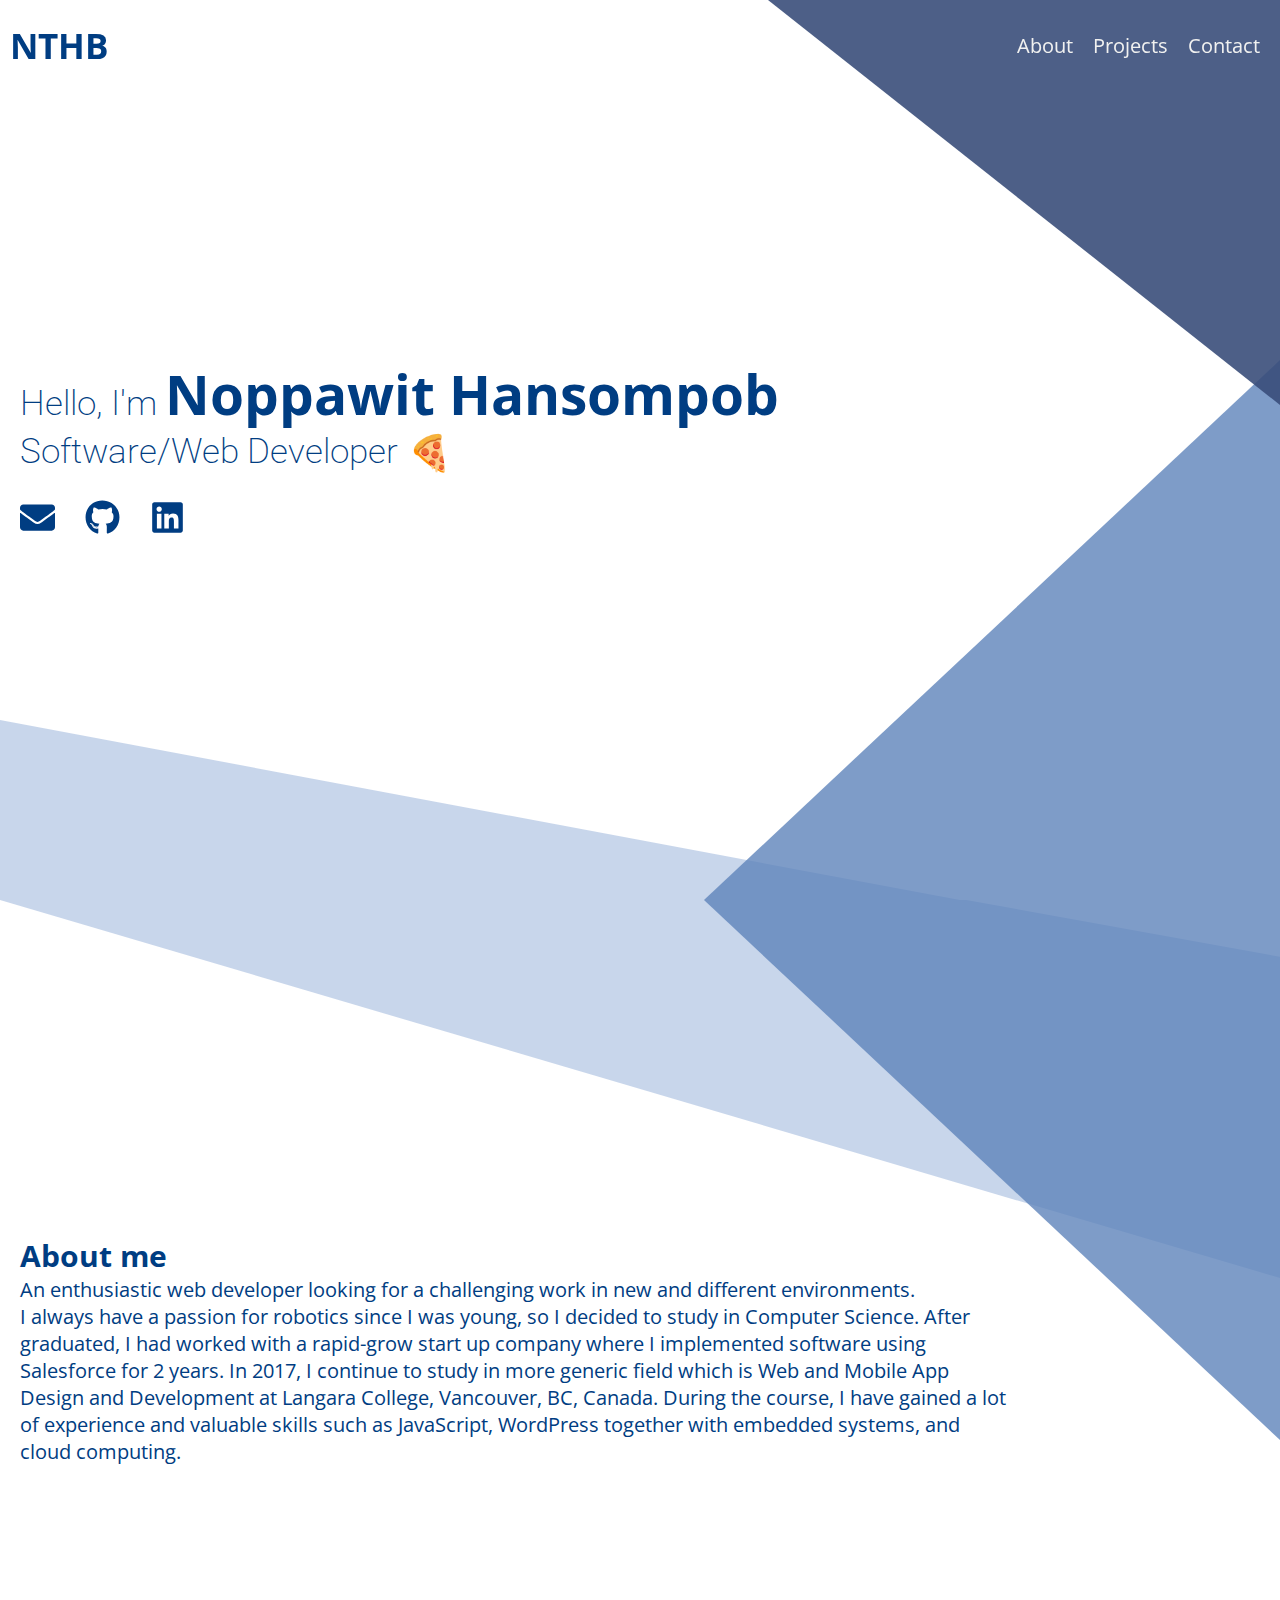
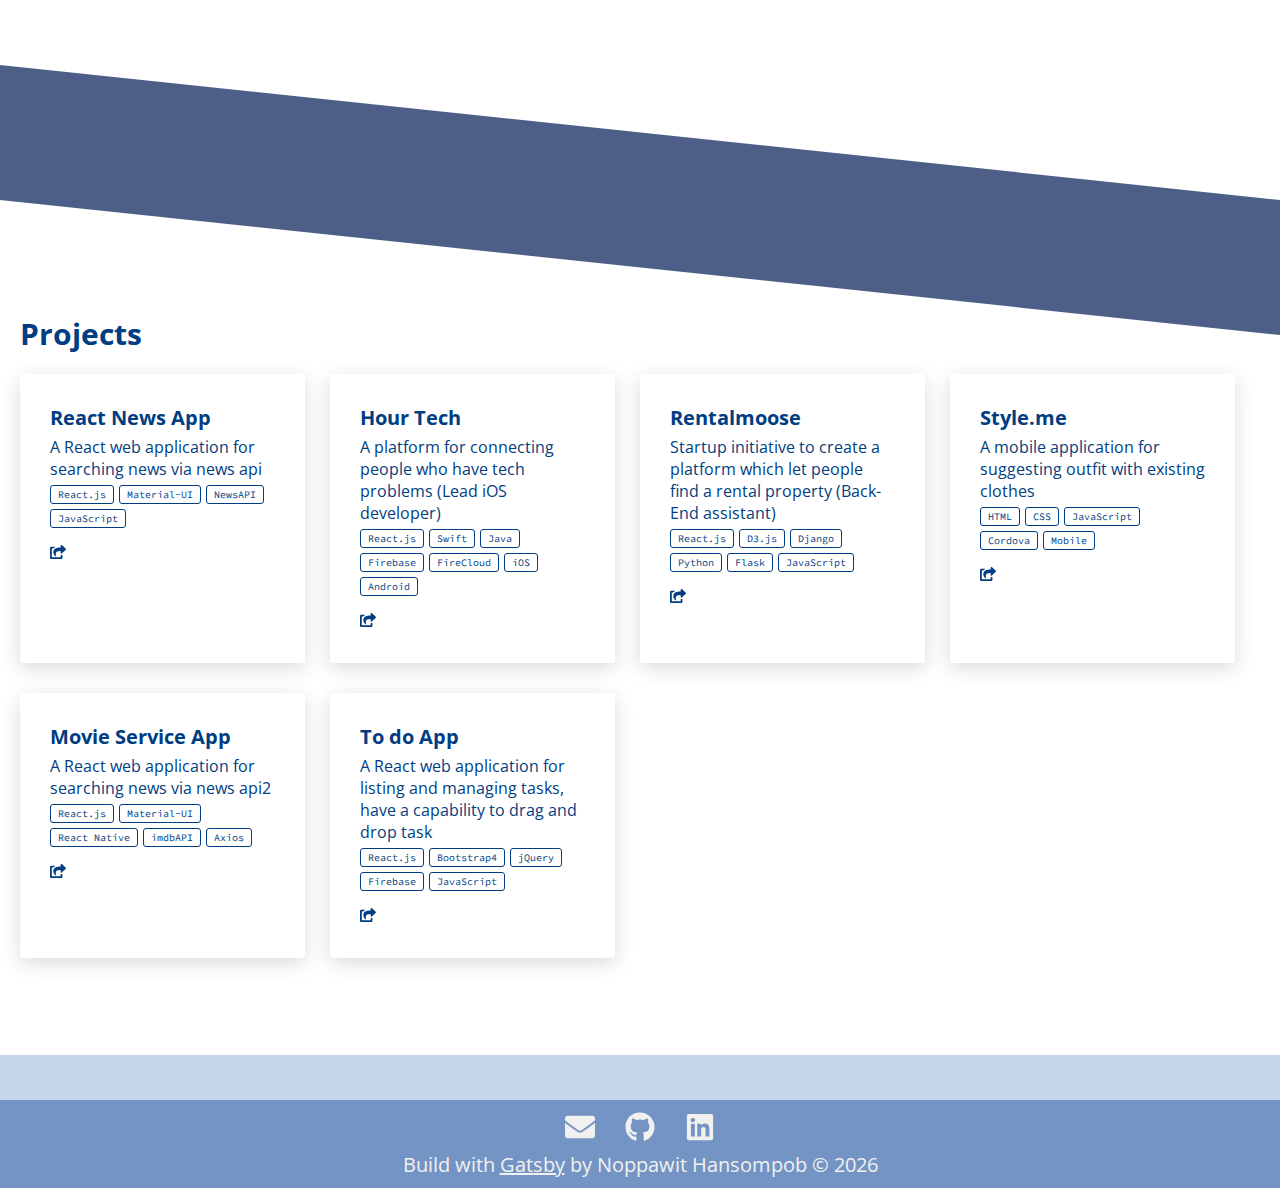
==== commit 1d9cf6a4: "Updates" ====
--- a/index.html
+++ b/index.html
@@ -1 +1 @@
-<!DOCTYPE html><html><head><meta charSet="utf-8"/><meta http-equiv="x-ua-compatible" content="ie=edge"/><meta name="viewport" content="width=device-width, initial-scale=1, shrink-to-fit=no"/><style data-href="/gatsby-portfolio/styles.9b8119a0e2cf0f16e2b6.css">@import url(https://fonts.googleapis.com/css?family=Open+Sans:300,400,700|Roboto:300,400,700|Source+Code+Pro&display=swap);.header-module--header--1C-DW{width:100vw;position:fixed;-webkit-transition:all .3s;transition:all .3s;overflow-y:scroll;z-index:2}.header-module--container--2xPcW{display:flex;align-items:center;max-width:1280px;margin:0 auto;padding:1rem;height:10vh}.header-module--title--3_b9J{font-size:3.5rem;flex-grow:2;-webkit-animation-name:header-module--moveInLeft--1pEsN;animation-name:header-module--moveInLeft--1pEsN;-webkit-animation-duration:1s;animation-duration:1s}.header-module--title--3_b9J a{color:#003d82;text-decoration:none}.header-module--nav--woLQT{-webkit-animation-name:header-module--moveInRight--2kRYo;animation-name:header-module--moveInRight--2kRYo;-webkit-animation-duration:1s;animation-duration:1s}.header-module--nav--woLQT ul{list-style:none;display:flex}.header-module--link--1EMsL{text-decoration:none;margin:0 1rem;color:#f1f1f0;font-size:2rem}.header-module--link--1EMsL:hover{-webkit-transform:translateY(-.3rem);transform:translateY(-.3rem)}@-webkit-keyframes header-module--moveInLeft--1pEsN{0%{opacity:0;-webkit-transform:translateX(-10rem);transform:translateX(-10rem)}to{opacity:1;-webkit-transform:translateX(0);transform:translateX(0)}}@keyframes header-module--moveInLeft--1pEsN{0%{opacity:0;-webkit-transform:translateX(-10rem);transform:translateX(-10rem)}to{opacity:1;-webkit-transform:translateX(0);transform:translateX(0)}}@-webkit-keyframes header-module--moveInRight--2kRYo{0%{opacity:0;-webkit-transform:translateX(10rem);transform:translateX(10rem)}to{opacity:1;-webkit-transform:translateX(0);transform:translateX(0)}}@keyframes header-module--moveInRight--2kRYo{0%{opacity:0;-webkit-transform:translateX(10rem);transform:translateX(10rem)}to{opacity:1;-webkit-transform:translateX(0);transform:translateX(0)}}@media only screen and (max-width:480px){.header-module--title--3_b9J{font-size:2rem}ul .header-module--link--1EMsL{font-size:1.6rem}}@media only screen and (max-width:320px){.header-module--title--3_b9J{font-size:1.5rem}ul .header-module--link--1EMsL{font-size:1.2rem}}.socials-module--link--lYXH7{color:#003d82}.socials-module--link--lYXH7:not(:last-child){padding-right:3rem}.intro-module--intro--1sJdD{max-width:1280px;margin:0 auto;height:100vh;font-size:3.5rem;font-family:Roboto,sans-serif;color:#003d82;display:flex;flex-direction:column;justify-content:center;-webkit-animation-name:intro-module--moveInBottom--1SfuO;animation-name:intro-module--moveInBottom--1SfuO;-webkit-animation-duration:.8s;animation-duration:.8s}.intro-module--intro__text--2gfii{font-weight:200;font-size:3.5rem}.intro-module--intro__name--lA3dW{display:inline;font-family:Open Sans,sans-serif;font-weight:700;font-size:5.5rem}.intro-module--subTitle--3sUGK{overflow:hidden;height:4.5rem}.intro-module--subTitle__text--mFZOV{margin:0;float:left;font-size:3.5rem;font-weight:200}.intro-module--subTitle__list--3re0l{list-style:none;margin-top:0;float:left;padding-left:1rem;-webkit-animation-name:intro-module--change--1_eGP;animation-name:intro-module--change--1_eGP;-webkit-animation-duration:10s;animation-duration:10s;-webkit-animation-iteration-count:infinite;animation-iteration-count:infinite}.intro-module--subTitle__list__item--3uz0t{line-height:4.5rem;margin:0}.intro-module--socials--1ui6A{padding-top:2.4rem}@-webkit-keyframes intro-module--change--1_eGP{0%,12.66%,to{-webkit-transform:translateZ(0);transform:translateZ(0)}16.66%,29.32%{-webkit-transform:translate3d(0,-25%,0);transform:translate3d(0,-25%,0)}33.32%,45.98%{-webkit-transform:translate3d(0,-50%,0);transform:translate3d(0,-50%,0)}49.98%,62.64%{-webkit-transform:translate3d(0,-75%,0);transform:translate3d(0,-75%,0)}66.64%,79.3%{-webkit-transform:translate3d(0,-50%,0);transform:translate3d(0,-50%,0)}83.3%,95.96%{-webkit-transform:translate3d(0,-25%,0);transform:translate3d(0,-25%,0)}}@keyframes intro-module--change--1_eGP{0%,12.66%,to{-webkit-transform:translateZ(0);transform:translateZ(0)}16.66%,29.32%{-webkit-transform:translate3d(0,-25%,0);transform:translate3d(0,-25%,0)}33.32%,45.98%{-webkit-transform:translate3d(0,-50%,0);transform:translate3d(0,-50%,0)}49.98%,62.64%{-webkit-transform:translate3d(0,-75%,0);transform:translate3d(0,-75%,0)}66.64%,79.3%{-webkit-transform:translate3d(0,-50%,0);transform:translate3d(0,-50%,0)}83.3%,95.96%{-webkit-transform:translate3d(0,-25%,0);transform:translate3d(0,-25%,0)}}@-webkit-keyframes intro-module--moveInBottom--1SfuO{0%{opacity:0;-webkit-transform:translateY(3rem);transform:translateY(3rem)}to{opacity:1;-webkit-transform:translateY(0);transform:translateY(0)}}@keyframes intro-module--moveInBottom--1SfuO{0%{opacity:0;-webkit-transform:translateY(3rem);transform:translateY(3rem)}to{opacity:1;-webkit-transform:translateY(0);transform:translateY(0)}}@media only screen and (max-width:1280px){.intro-module--intro--1sJdD{padding-left:2rem;padding-right:2rem}}@media only screen and (max-width:768px){.intro-module--intro__text--2gfii{font-size:3rem}.intro-module--intro__name--lA3dW{font-size:4rem}.intro-module--subTitle__text--mFZOV{font-size:3rem}}@media only screen and (max-width:480px){.intro-module--intro__text--2gfii{font-size:2rem}.intro-module--intro__name--lA3dW{font-size:3rem}.intro-module--subTitle__text--mFZOV{font-size:2rem}.intro-module--subTitle__list--3re0l{margin-top:-1rem}.intro-module--subTitle__list__item--3uz0t{font-size:1.5rem}}.about-module--about--3rii2{max-width:1280px;margin:0 auto;height:100vh;color:#003d82;display:flex;flex-direction:column;justify-content:center;-webkit-animation-name:about-module--moveInBottom--2NFLU;animation-name:about-module--moveInBottom--2NFLU;-webkit-animation-duration:.8s;animation-duration:.8s}.about-module--about__title--3ZPfJ{font-size:3rem}.about-module--about__text--3d1gV{font-size:2rem;width:80%}@-webkit-keyframes about-module--moveInBottom--2NFLU{0%{opacity:0;-webkit-transform:translateY(3rem);transform:translateY(3rem)}to{opacity:1;-webkit-transform:translateY(0);transform:translateY(0)}}@keyframes about-module--moveInBottom--2NFLU{0%{opacity:0;-webkit-transform:translateY(3rem);transform:translateY(3rem)}to{opacity:1;-webkit-transform:translateY(0);transform:translateY(0)}}@media only screen and (max-width:1280px){.about-module--about--3rii2{padding-left:2rem;padding-right:2rem}}@media only screen and (max-width:480px){.about-module--about__text--3d1gV{font-size:1.75rem}}@media only screen and (max-width:320px){.about-module--about__text--3d1gV{font-size:1.5rem}}.projectItem-module--projectItem--2vNmi{border-radius:3px;background-color:#fff;box-shadow:0 .5rem 2rem rgba(0,0,0,.15);margin-right:2%;margin-bottom:3rem;flex:23% 1;max-width:23%;padding:3rem;color:#003d82;font-size:1.6rem}.projectItem-module--projectItem__title--eIpUN{font-size:2rem;padding-bottom:.5rem}.projectItem-module--projectItem__description--26k8L{padding-bottom:.5rem}.projectItem-module--projectItem__tag_wrapper--1Pdu3{padding-bottom:1rem;display:flex;flex-wrap:wrap}.projectItem-module--projectItem__tag--3465t{border:1px solid #003d82;border-radius:3px;padding:.2rem .7rem;margin-right:.5rem;margin-bottom:.5rem;font-size:1rem;text-decoration:none;font-family:Source Code Pro,monospace;color:#003d82}.projectItem-module--projectItem__arrow--Y9eHx{text-decoration:none;color:#003d82}@media only screen and (max-width:992px){.projectItem-module--projectItem--2vNmi{flex:31% 1;max-width:31%}}@media only screen and (max-width:768px){.projectItem-module--projectItem--2vNmi{flex:48% 1;max-width:48%}}@media only screen and (max-width:480px){.projectItem-module--projectItem--2vNmi{flex:100% 1;max-width:100%}.projectItem-module--projectItem__title--eIpUN{font-size:1.75rem}.projectItem-module--projectItem__description--26k8L{font-size:1.5rem}}.project-module--project--2lB0N{max-width:1280px;margin:0 auto;min-height:100vh;color:#003d82;display:flex;flex-direction:column;justify-content:center;padding-top:10rem;padding-bottom:10rem}.project-module--project__title--6rf17{font-size:3rem;margin-bottom:2rem}.project-module--project__project_item_wrapper--3TjbC{display:flex;flex-wrap:wrap}@media only screen and (max-width:1280px){.project-module--project--2lB0N{padding-left:2rem;padding-right:2rem}}@media only screen and (max-width:992px){__project_item_wrapper{justify-content:space-evenly}}@media only screen and (max-width:768px){__project_item_wrapper{justify-content:space-evenly}}.copyright-module--copyright--3qv7f{max-width:1280px;margin:0 auto;text-align:center;font-size:3rem;padding:1rem}.copyright-module--copyright__text--79tAM{color:#f1f1f0;font-size:2rem}.copyright-module--copyright--3qv7f a{color:#f1f1f0}@media only screen and (max-width:992px){.copyright-module--copyright__text--79tAM{font-size:1.5rem}}@media only screen and (max-width:480px){.copyright-module--copyright__text--79tAM{font-size:1.25rem}}.layout-module--header--3n1kX{font-family:Open Sans,sans-serif}.layout-module--hero--2k2qP{min-height:100vh;position:relative}.layout-module--hero_left_bottom--1yvpl{position:absolute;bottom:0;z-index:-3;width:75vw;height:20vh;background-color:rgba(194,210,233,.9);-webkit-clip-path:polygon(0 0,100% 100%,0 100%);clip-path:polygon(0 0,100% 100%,0 100%)}.layout-module--hero_right_bottom--2QRju{position:absolute;right:0;bottom:0;z-index:-2;width:45vw;height:60vh;background-color:rgba(94,131,186,.8);-webkit-clip-path:polygon(0 100%,100% 100%,100% 0);clip-path:polygon(0 100%,100% 100%,100% 0)}.layout-module--hero_right_top--3w6QW{position:absolute;right:0;z-index:-1;width:40vw;height:45vh;background-color:rgba(58,78,122,.9);-webkit-clip-path:polygon(0 0,100% 100%,100% 0);clip-path:polygon(0 0,100% 100%,100% 0)}.layout-module--about--3UCnA{min-height:100vh;position:relative}.layout-module--about_left_top--3HfTy{position:absolute;top:0;z-index:-3;width:100%;height:70vh;background-color:rgba(194,210,233,.9);-webkit-clip-path:polygon(0 0,75.5% 0,100% 9%,100% 60%);clip-path:polygon(0 0,75.5% 0,100% 9%,100% 60%)}.layout-module--about_right_bottom--cHo0k{position:absolute;right:0;top:0;z-index:-2;width:45vw;height:60vh;background-color:rgba(94,131,186,.8);-webkit-clip-path:polygon(0 0,100% 100%,100% 0);clip-path:polygon(0 0,100% 100%,100% 0)}.layout-module--about_left_bottom--3124X{position:absolute;bottom:0;z-index:-3;width:100%;height:15vh;background-color:rgba(58,78,122,.9);-webkit-clip-path:polygon(0 0,100% 100%,0 100%);clip-path:polygon(0 0,100% 100%,0 100%)}.layout-module--projects--1qJX0{min-height:100vh;position:relative}.layout-module--project_left_top--3bD1i{position:absolute;top:0;z-index:-3;width:100%;height:15vh;background-color:rgba(58,78,122,.9);-webkit-clip-path:polygon(0 0,100% 100%,100% 0);clip-path:polygon(0 0,100% 100%,100% 0)}.layout-module--project_bottom_dark--35dks{position:absolute;bottom:0;z-index:-2;width:100%;height:5vh;background-color:rgba(94,131,186,.8)}.layout-module--project_bottom_light--3nxWi{position:absolute;bottom:0;z-index:-3;width:100%;height:5vh;background-color:rgba(194,210,233,.9)}.layout-module--footer--1hz3q{background:-webkit-gradient(linear,left top,left bottom,from(rgba(94,131,186,.8)),to(rgba(94,131,186,.8)));background:linear-gradient(rgba(94,131,186,.8),rgba(94,131,186,.8));background-color:rgba(194,210,233,.9)}.layout-module--footer__wrapper--3px19{max-width:1280px;margin:0 auto;text-align:center;font-size:3rem;padding:1rem}@media only screen and (max-width:768px){.layout-module--hero_right_top--3w6QW{width:55vw}}@media only screen and (max-width:480px){.layout-module--hero_right_top--3w6QW{width:70vw}}*,:after,:before{margin:0;padding:0;box-sizing:inherit}html{font-size:62.5%}body{box-sizing:border-box}</style><meta name="generator" content="Gatsby 2.17.11"/><link rel="icon" href="/gatsby-portfolio/icons/icon-48x48.png?v=6074f19d7136d850f229e6cacece531a"/><link rel="manifest" href="/gatsby-portfolio/manifest.webmanifest"/><meta name="theme-color" content="#663399"/><link rel="apple-touch-icon" sizes="48x48" href="/gatsby-portfolio/icons/icon-48x48.png?v=6074f19d7136d850f229e6cacece531a"/><link rel="apple-touch-icon" sizes="72x72" href="/gatsby-portfolio/icons/icon-72x72.png?v=6074f19d7136d850f229e6cacece531a"/><link rel="apple-touch-icon" sizes="96x96" href="/gatsby-portfolio/icons/icon-96x96.png?v=6074f19d7136d850f229e6cacece531a"/><link rel="apple-touch-icon" sizes="144x144" href="/gatsby-portfolio/icons/icon-144x144.png?v=6074f19d7136d850f229e6cacece531a"/><link rel="apple-touch-icon" sizes="192x192" href="/gatsby-portfolio/icons/icon-192x192.png?v=6074f19d7136d850f229e6cacece531a"/><link rel="apple-touch-icon" sizes="256x256" href="/gatsby-portfolio/icons/icon-256x256.png?v=6074f19d7136d850f229e6cacece531a"/><link rel="apple-touch-icon" sizes="384x384" href="/gatsby-portfolio/icons/icon-384x384.png?v=6074f19d7136d850f229e6cacece531a"/><link rel="apple-touch-icon" sizes="512x512" href="/gatsby-portfolio/icons/icon-512x512.png?v=6074f19d7136d850f229e6cacece531a"/><link as="script" rel="preload" href="/gatsby-portfolio/webpack-runtime-cf00c4d73da36d2df86f.js"/><link as="script" rel="preload" href="/gatsby-portfolio/commons-889cded3a0fb05abd1af.js"/><link as="script" rel="preload" href="/gatsby-portfolio/app-0068d05c6da3b96f4219.js"/><link as="script" rel="preload" href="/gatsby-portfolio/styles-07444b0dcaee5b56a5a3.js"/><link as="script" rel="preload" href="/gatsby-portfolio/component---src-pages-index-js-fedbb264572756411d96.js"/><link as="fetch" rel="preload" href="/gatsby-portfolio/page-data/index/page-data.json" crossorigin="anonymous"/></head><body><noscript id="gatsby-noscript">This app works best with JavaScript enabled.</noscript><div id="___gatsby"><div style="outline:none" tabindex="-1" role="group" id="gatsby-focus-wrapper"><div><div class="layout-module--header--3n1kX"><section class="layout-module--hero--2k2qP"><div><div class="layout-module--hero_left_bottom--1yvpl"> </div><div class="layout-module--hero_right_bottom--2QRju"> </div><div class="layout-module--hero_right_top--3w6QW"> </div></div><header class="header-module--header--1C-DW" id="navbar"><div class="header-module--container--2xPcW"><h2 class="header-module--title--3_b9J"><a href="/" id="logo">NTHB</a></h2><nav class="header-module--nav--woLQT"><ul><li><a href="#about" class="header-module--link--1EMsL">About</a></li><li><a href="#projects" class="header-module--link--1EMsL">Projects</a></li><li><a href="#contact" class="header-module--link--1EMsL">Contact</a></li></ul></nav></div></header><div class="intro-module--intro--1sJdD"><div><div class="intro-module--intro__text--2gfii">Hello, I&#x27;m <h1 class="intro-module--intro__name--lA3dW">Noppawit Hansompob</h1></div></div><div><div class="intro-module--subTitle--3sUGK"><h2 class="intro-module--subTitle__text--mFZOV">Software/Web Developer</h2><ul class="intro-module--subTitle__list--3re0l"><li class="intro-module--subTitle__list__item--3uz0t"><span role="img" aria-label="pizza">🍕</span></li><li class="intro-module--subTitle__list__item--3uz0t"><span role="img" aria-label="icecream">🍦</span></li><li class="intro-module--subTitle__list__item--3uz0t"><span role="img" aria-label="car">🚗</span></li><li class="intro-module--subTitle__list__item--3uz0t"><span role="img" aria-label="sakura">🌸</span></li></ul></div></div><div class="intro-module--socials--1ui6A"><div><a href="/" class="socials-module--link--lYXH7"><svg stroke="currentColor" fill="currentColor" stroke-width="0" viewBox="0 0 512 512" height="1em" width="1em" xmlns="http://www.w3.org/2000/svg"><path d="M502.3 190.8c3.9-3.1 9.7-.2 9.7 4.7V400c0 26.5-21.5 48-48 48H48c-26.5 0-48-21.5-48-48V195.6c0-5 5.7-7.8 9.7-4.7 22.4 17.4 52.1 39.5 154.1 113.6 21.1 15.4 56.7 47.8 92.2 47.6 35.7.3 72-32.8 92.3-47.6 102-74.1 131.6-96.3 154-113.7zM256 320c23.2.4 56.6-29.2 73.4-41.4 132.7-96.3 142.8-104.7 173.4-128.7 5.8-4.5 9.2-11.5 9.2-18.9v-19c0-26.5-21.5-48-48-48H48C21.5 64 0 85.5 0 112v19c0 7.4 3.4 14.3 9.2 18.9 30.6 23.9 40.7 32.4 173.4 128.7 16.8 12.2 50.2 41.8 73.4 41.4z"></path></svg></a><a href="https://github.com/NTHB" class="socials-module--link--lYXH7"><svg stroke="currentColor" fill="currentColor" stroke-width="0" viewBox="0 0 496 512" height="1em" width="1em" xmlns="http://www.w3.org/2000/svg"><path d="M165.9 397.4c0 2-2.3 3.6-5.2 3.6-3.3.3-5.6-1.3-5.6-3.6 0-2 2.3-3.6 5.2-3.6 3-.3 5.6 1.3 5.6 3.6zm-31.1-4.5c-.7 2 1.3 4.3 4.3 4.9 2.6 1 5.6 0 6.2-2s-1.3-4.3-4.3-5.2c-2.6-.7-5.5.3-6.2 2.3zm44.2-1.7c-2.9.7-4.9 2.6-4.6 4.9.3 2 2.9 3.3 5.9 2.6 2.9-.7 4.9-2.6 4.6-4.6-.3-1.9-3-3.2-5.9-2.9zM244.8 8C106.1 8 0 113.3 0 252c0 110.9 69.8 205.8 169.5 239.2 12.8 2.3 17.3-5.6 17.3-12.1 0-6.2-.3-40.4-.3-61.4 0 0-70 15-84.7-29.8 0 0-11.4-29.1-27.8-36.6 0 0-22.9-15.7 1.6-15.4 0 0 24.9 2 38.6 25.8 21.9 38.6 58.6 27.5 72.9 20.9 2.3-16 8.8-27.1 16-33.7-55.9-6.2-112.3-14.3-112.3-110.5 0-27.5 7.6-41.3 23.6-58.9-2.6-6.5-11.1-33.3 2.6-67.9 20.9-6.5 69 27 69 27 20-5.6 41.5-8.5 62.8-8.5s42.8 2.9 62.8 8.5c0 0 48.1-33.6 69-27 13.7 34.7 5.2 61.4 2.6 67.9 16 17.7 25.8 31.5 25.8 58.9 0 96.5-58.9 104.2-114.8 110.5 9.2 7.9 17 22.9 17 46.4 0 33.7-.3 75.4-.3 83.6 0 6.5 4.6 14.4 17.3 12.1C428.2 457.8 496 362.9 496 252 496 113.3 383.5 8 244.8 8zM97.2 352.9c-1.3 1-1 3.3.7 5.2 1.6 1.6 3.9 2.3 5.2 1 1.3-1 1-3.3-.7-5.2-1.6-1.6-3.9-2.3-5.2-1zm-10.8-8.1c-.7 1.3.3 2.9 2.3 3.9 1.6 1 3.6.7 4.3-.7.7-1.3-.3-2.9-2.3-3.9-2-.6-3.6-.3-4.3.7zm32.4 35.6c-1.6 1.3-1 4.3 1.3 6.2 2.3 2.3 5.2 2.6 6.5 1 1.3-1.3.7-4.3-1.3-6.2-2.2-2.3-5.2-2.6-6.5-1zm-11.4-14.7c-1.6 1-1.6 3.6 0 5.9 1.6 2.3 4.3 3.3 5.6 2.3 1.6-1.3 1.6-3.9 0-6.2-1.4-2.3-4-3.3-5.6-2z"></path></svg></a><a href="https://www.linkedin.com/in/noppawith/" class="socials-module--link--lYXH7"><svg stroke="currentColor" fill="currentColor" stroke-width="0" viewBox="0 0 448 512" height="1em" width="1em" xmlns="http://www.w3.org/2000/svg"><path d="M416 32H31.9C14.3 32 0 46.5 0 64.3v383.4C0 465.5 14.3 480 31.9 480H416c17.6 0 32-14.5 32-32.3V64.3c0-17.8-14.4-32.3-32-32.3zM135.4 416H69V202.2h66.5V416zm-33.2-243c-21.3 0-38.5-17.3-38.5-38.5S80.9 96 102.2 96c21.2 0 38.5 17.3 38.5 38.5 0 21.3-17.2 38.5-38.5 38.5zm282.1 243h-66.4V312c0-24.8-.5-56.7-34.5-56.7-34.6 0-39.9 27-39.9 54.9V416h-66.4V202.2h63.7v29.2h.9c8.9-16.8 30.6-34.5 62.9-34.5 67.2 0 79.7 44.3 79.7 101.9V416z"></path></svg></a></div></div></div></section><section class="layout-module--about--3UCnA" id="about"><div><div class="layout-module--about_left_top--3HfTy"> </div><div class="layout-module--about_right_bottom--cHo0k"> </div><div class="layout-module--about_left_bottom--3124X"> </div></div><div class="about-module--about--3rii2" id="about"><h3 class="about-module--about__title--3ZPfJ">About me</h3><p class="about-module--about__text--3d1gV">An enthusiastic web developer looking for a challenging work in new and different environments.</p><p class="about-module--about__text--3d1gV">I always have a passion for robotics since I was young, so I decided to study in Computer Science. After graduated, I had worked with a rapid-grow start up company where I implemented software using Salesforce for 2 years. In 2017, I continue to study in more generic field which is Web and Mobile App Design and Development at Langara College, Vancouver, BC, Canada. During the course, I have gained a lot of experience and valuable skills such as JavaScript, WordPress together with embedded systems, and cloud computing.</p></div></section><section class="layout-module--projects--1qJX0" id="projects"><div><div class="layout-module--project_bottom_light--3nxWi"> </div><div class="layout-module--project_left_top--3bD1i"> </div></div><div class="project-module--project--2lB0N"><h3 class="project-module--project__title--6rf17">Projects</h3><div class="project-module--project__project_item_wrapper--3TjbC"><div class="projectItem-module--projectItem--2vNmi"><h4 class="projectItem-module--projectItem__title--eIpUN">React News App</h4><p class="projectItem-module--projectItem__description--26k8L">A React web application for searching news via news api</p><div class="projectItem-module--projectItem__tag_wrapper--1Pdu3"><a href="/" class="projectItem-module--projectItem__tag--3465t">React.js</a><a href="/" class="projectItem-module--projectItem__tag--3465t">Material-UI</a><a href="/" class="projectItem-module--projectItem__tag--3465t">NewsAPI</a><a href="/" class="projectItem-module--projectItem__tag--3465t">JavaScript</a></div><a href="https://nthb.github.io/news-app/" target="_blank" rel="noopener noreferrer" class="projectItem-module--projectItem__arrow--Y9eHx"><svg stroke="currentColor" fill="currentColor" stroke-width="0" viewBox="0 0 576 512" height="1em" width="1em" xmlns="http://www.w3.org/2000/svg"><path d="M568.482 177.448L424.479 313.433C409.3 327.768 384 317.14 384 295.985v-71.963c-144.575.97-205.566 35.113-164.775 171.353 4.483 14.973-12.846 26.567-25.006 17.33C155.252 383.105 120 326.488 120 269.339c0-143.937 117.599-172.5 264-173.312V24.012c0-21.174 25.317-31.768 40.479-17.448l144.003 135.988c10.02 9.463 10.028 25.425 0 34.896zM384 379.128V448H64V128h50.916a11.99 11.99 0 0 0 8.648-3.693c14.953-15.568 32.237-27.89 51.014-37.676C185.708 80.83 181.584 64 169.033 64H48C21.49 64 0 85.49 0 112v352c0 26.51 21.49 48 48 48h352c26.51 0 48-21.49 48-48v-88.806c0-8.288-8.197-14.066-16.011-11.302a71.83 71.83 0 0 1-34.189 3.377c-7.27-1.046-13.8 4.514-13.8 11.859z"></path></svg></a></div><div class="projectItem-module--projectItem--2vNmi"><h4 class="projectItem-module--projectItem__title--eIpUN">Hour Tech</h4><p class="projectItem-module--projectItem__description--26k8L">A platform for connecting people who have tech problems (Lead iOS developer)</p><div class="projectItem-module--projectItem__tag_wrapper--1Pdu3"><a href="/" class="projectItem-module--projectItem__tag--3465t">React.js</a><a href="/" class="projectItem-module--projectItem__tag--3465t">Swift</a><a href="/" class="projectItem-module--projectItem__tag--3465t">Java</a><a href="/" class="projectItem-module--projectItem__tag--3465t">Firebase</a><a href="/" class="projectItem-module--projectItem__tag--3465t">FireCloud</a><a href="/" class="projectItem-module--projectItem__tag--3465t">iOS</a><a href="/" class="projectItem-module--projectItem__tag--3465t">Android</a></div><a href="https://hourtech.ca/" target="_blank" rel="noopener noreferrer" class="projectItem-module--projectItem__arrow--Y9eHx"><svg stroke="currentColor" fill="currentColor" stroke-width="0" viewBox="0 0 576 512" height="1em" width="1em" xmlns="http://www.w3.org/2000/svg"><path d="M568.482 177.448L424.479 313.433C409.3 327.768 384 317.14 384 295.985v-71.963c-144.575.97-205.566 35.113-164.775 171.353 4.483 14.973-12.846 26.567-25.006 17.33C155.252 383.105 120 326.488 120 269.339c0-143.937 117.599-172.5 264-173.312V24.012c0-21.174 25.317-31.768 40.479-17.448l144.003 135.988c10.02 9.463 10.028 25.425 0 34.896zM384 379.128V448H64V128h50.916a11.99 11.99 0 0 0 8.648-3.693c14.953-15.568 32.237-27.89 51.014-37.676C185.708 80.83 181.584 64 169.033 64H48C21.49 64 0 85.49 0 112v352c0 26.51 21.49 48 48 48h352c26.51 0 48-21.49 48-48v-88.806c0-8.288-8.197-14.066-16.011-11.302a71.83 71.83 0 0 1-34.189 3.377c-7.27-1.046-13.8 4.514-13.8 11.859z"></path></svg></a></div><div class="projectItem-module--projectItem--2vNmi"><h4 class="projectItem-module--projectItem__title--eIpUN">Rentalmoose</h4><p class="projectItem-module--projectItem__description--26k8L">Startup initiative to create a platform which let people find a rental property (Back-End assistant)</p><div class="projectItem-module--projectItem__tag_wrapper--1Pdu3"><a href="/" class="projectItem-module--projectItem__tag--3465t">React.js</a><a href="/" class="projectItem-module--projectItem__tag--3465t">D3.js</a><a href="/" class="projectItem-module--projectItem__tag--3465t">Django</a><a href="/" class="projectItem-module--projectItem__tag--3465t">Python</a><a href="/" class="projectItem-module--projectItem__tag--3465t">Flask</a><a href="/" class="projectItem-module--projectItem__tag--3465t">JavaScript</a></div><a href="https://www.therentalmoose.com/" target="_blank" rel="noopener noreferrer" class="projectItem-module--projectItem__arrow--Y9eHx"><svg stroke="currentColor" fill="currentColor" stroke-width="0" viewBox="0 0 576 512" height="1em" width="1em" xmlns="http://www.w3.org/2000/svg"><path d="M568.482 177.448L424.479 313.433C409.3 327.768 384 317.14 384 295.985v-71.963c-144.575.97-205.566 35.113-164.775 171.353 4.483 14.973-12.846 26.567-25.006 17.33C155.252 383.105 120 326.488 120 269.339c0-143.937 117.599-172.5 264-173.312V24.012c0-21.174 25.317-31.768 40.479-17.448l144.003 135.988c10.02 9.463 10.028 25.425 0 34.896zM384 379.128V448H64V128h50.916a11.99 11.99 0 0 0 8.648-3.693c14.953-15.568 32.237-27.89 51.014-37.676C185.708 80.83 181.584 64 169.033 64H48C21.49 64 0 85.49 0 112v352c0 26.51 21.49 48 48 48h352c26.51 0 48-21.49 48-48v-88.806c0-8.288-8.197-14.066-16.011-11.302a71.83 71.83 0 0 1-34.189 3.377c-7.27-1.046-13.8 4.514-13.8 11.859z"></path></svg></a></div><div class="projectItem-module--projectItem--2vNmi"><h4 class="projectItem-module--projectItem__title--eIpUN">Style.me</h4><p class="projectItem-module--projectItem__description--26k8L">A mobile application for suggesting outfit with existing clothes</p><div class="projectItem-module--projectItem__tag_wrapper--1Pdu3"><a href="/" class="projectItem-module--projectItem__tag--3465t">HTML</a><a href="/" class="projectItem-module--projectItem__tag--3465t">CSS</a><a href="/" class="projectItem-module--projectItem__tag--3465t">JavaScript</a><a href="/" class="projectItem-module--projectItem__tag--3465t">Cordova</a><a href="/" class="projectItem-module--projectItem__tag--3465t">Mobile</a></div><a href="https://raw.githubusercontent.com/NTHB/portfolio/master/resources/images/project/styleme-project.jpg" target="_blank" rel="noopener noreferrer" class="projectItem-module--projectItem__arrow--Y9eHx"><svg stroke="currentColor" fill="currentColor" stroke-width="0" viewBox="0 0 576 512" height="1em" width="1em" xmlns="http://www.w3.org/2000/svg"><path d="M568.482 177.448L424.479 313.433C409.3 327.768 384 317.14 384 295.985v-71.963c-144.575.97-205.566 35.113-164.775 171.353 4.483 14.973-12.846 26.567-25.006 17.33C155.252 383.105 120 326.488 120 269.339c0-143.937 117.599-172.5 264-173.312V24.012c0-21.174 25.317-31.768 40.479-17.448l144.003 135.988c10.02 9.463 10.028 25.425 0 34.896zM384 379.128V448H64V128h50.916a11.99 11.99 0 0 0 8.648-3.693c14.953-15.568 32.237-27.89 51.014-37.676C185.708 80.83 181.584 64 169.033 64H48C21.49 64 0 85.49 0 112v352c0 26.51 21.49 48 48 48h352c26.51 0 48-21.49 48-48v-88.806c0-8.288-8.197-14.066-16.011-11.302a71.83 71.83 0 0 1-34.189 3.377c-7.27-1.046-13.8 4.514-13.8 11.859z"></path></svg></a></div><div class="projectItem-module--projectItem--2vNmi"><h4 class="projectItem-module--projectItem__title--eIpUN">Movie Service App</h4><p class="projectItem-module--projectItem__description--26k8L">A React web application for searching news via news api2</p><div class="projectItem-module--projectItem__tag_wrapper--1Pdu3"><a href="/" class="projectItem-module--projectItem__tag--3465t">React.js</a><a href="/" class="projectItem-module--projectItem__tag--3465t">Material-UI</a><a href="/" class="projectItem-module--projectItem__tag--3465t">React Native</a><a href="/" class="projectItem-module--projectItem__tag--3465t">imdbAPI</a><a href="/" class="projectItem-module--projectItem__tag--3465t">Axios</a></div><a href="https://github.com/NTHB/movie-app" target="_blank" rel="noopener noreferrer" class="projectItem-module--projectItem__arrow--Y9eHx"><svg stroke="currentColor" fill="currentColor" stroke-width="0" viewBox="0 0 576 512" height="1em" width="1em" xmlns="http://www.w3.org/2000/svg"><path d="M568.482 177.448L424.479 313.433C409.3 327.768 384 317.14 384 295.985v-71.963c-144.575.97-205.566 35.113-164.775 171.353 4.483 14.973-12.846 26.567-25.006 17.33C155.252 383.105 120 326.488 120 269.339c0-143.937 117.599-172.5 264-173.312V24.012c0-21.174 25.317-31.768 40.479-17.448l144.003 135.988c10.02 9.463 10.028 25.425 0 34.896zM384 379.128V448H64V128h50.916a11.99 11.99 0 0 0 8.648-3.693c14.953-15.568 32.237-27.89 51.014-37.676C185.708 80.83 181.584 64 169.033 64H48C21.49 64 0 85.49 0 112v352c0 26.51 21.49 48 48 48h352c26.51 0 48-21.49 48-48v-88.806c0-8.288-8.197-14.066-16.011-11.302a71.83 71.83 0 0 1-34.189 3.377c-7.27-1.046-13.8 4.514-13.8 11.859z"></path></svg></a></div><div class="projectItem-module--projectItem--2vNmi"><h4 class="projectItem-module--projectItem__title--eIpUN">To do App</h4><p class="projectItem-module--projectItem__description--26k8L">A React web application for listing and managing tasks, have a capability to drag and drop task</p><div class="projectItem-module--projectItem__tag_wrapper--1Pdu3"><a href="/" class="projectItem-module--projectItem__tag--3465t">React.js</a><a href="/" class="projectItem-module--projectItem__tag--3465t">Bootstrap4</a><a href="/" class="projectItem-module--projectItem__tag--3465t">jQuery</a><a href="/" class="projectItem-module--projectItem__tag--3465t">Firebase</a><a href="/" class="projectItem-module--projectItem__tag--3465t">JavaScript</a></div><a href="https://github.com/NTHB/todo-react" target="_blank" rel="noopener noreferrer" class="projectItem-module--projectItem__arrow--Y9eHx"><svg stroke="currentColor" fill="currentColor" stroke-width="0" viewBox="0 0 576 512" height="1em" width="1em" xmlns="http://www.w3.org/2000/svg"><path d="M568.482 177.448L424.479 313.433C409.3 327.768 384 317.14 384 295.985v-71.963c-144.575.97-205.566 35.113-164.775 171.353 4.483 14.973-12.846 26.567-25.006 17.33C155.252 383.105 120 326.488 120 269.339c0-143.937 117.599-172.5 264-173.312V24.012c0-21.174 25.317-31.768 40.479-17.448l144.003 135.988c10.02 9.463 10.028 25.425 0 34.896zM384 379.128V448H64V128h50.916a11.99 11.99 0 0 0 8.648-3.693c14.953-15.568 32.237-27.89 51.014-37.676C185.708 80.83 181.584 64 169.033 64H48C21.49 64 0 85.49 0 112v352c0 26.51 21.49 48 48 48h352c26.51 0 48-21.49 48-48v-88.806c0-8.288-8.197-14.066-16.011-11.302a71.83 71.83 0 0 1-34.189 3.377c-7.27-1.046-13.8 4.514-13.8 11.859z"></path></svg></a></div></div></div></section><section class="layout-module--footer--1hz3q" id="contact"><div class="copyright-module--copyright--3qv7f"><div><a href="/" class="socials-module--link--lYXH7"><svg stroke="currentColor" fill="currentColor" stroke-width="0" viewBox="0 0 512 512" height="1em" width="1em" xmlns="http://www.w3.org/2000/svg"><path d="M502.3 190.8c3.9-3.1 9.7-.2 9.7 4.7V400c0 26.5-21.5 48-48 48H48c-26.5 0-48-21.5-48-48V195.6c0-5 5.7-7.8 9.7-4.7 22.4 17.4 52.1 39.5 154.1 113.6 21.1 15.4 56.7 47.8 92.2 47.6 35.7.3 72-32.8 92.3-47.6 102-74.1 131.6-96.3 154-113.7zM256 320c23.2.4 56.6-29.2 73.4-41.4 132.7-96.3 142.8-104.7 173.4-128.7 5.8-4.5 9.2-11.5 9.2-18.9v-19c0-26.5-21.5-48-48-48H48C21.5 64 0 85.5 0 112v19c0 7.4 3.4 14.3 9.2 18.9 30.6 23.9 40.7 32.4 173.4 128.7 16.8 12.2 50.2 41.8 73.4 41.4z"></path></svg></a><a href="https://github.com/NTHB" class="socials-module--link--lYXH7"><svg stroke="currentColor" fill="currentColor" stroke-width="0" viewBox="0 0 496 512" height="1em" width="1em" xmlns="http://www.w3.org/2000/svg"><path d="M165.9 397.4c0 2-2.3 3.6-5.2 3.6-3.3.3-5.6-1.3-5.6-3.6 0-2 2.3-3.6 5.2-3.6 3-.3 5.6 1.3 5.6 3.6zm-31.1-4.5c-.7 2 1.3 4.3 4.3 4.9 2.6 1 5.6 0 6.2-2s-1.3-4.3-4.3-5.2c-2.6-.7-5.5.3-6.2 2.3zm44.2-1.7c-2.9.7-4.9 2.6-4.6 4.9.3 2 2.9 3.3 5.9 2.6 2.9-.7 4.9-2.6 4.6-4.6-.3-1.9-3-3.2-5.9-2.9zM244.8 8C106.1 8 0 113.3 0 252c0 110.9 69.8 205.8 169.5 239.2 12.8 2.3 17.3-5.6 17.3-12.1 0-6.2-.3-40.4-.3-61.4 0 0-70 15-84.7-29.8 0 0-11.4-29.1-27.8-36.6 0 0-22.9-15.7 1.6-15.4 0 0 24.9 2 38.6 25.8 21.9 38.6 58.6 27.5 72.9 20.9 2.3-16 8.8-27.1 16-33.7-55.9-6.2-112.3-14.3-112.3-110.5 0-27.5 7.6-41.3 23.6-58.9-2.6-6.5-11.1-33.3 2.6-67.9 20.9-6.5 69 27 69 27 20-5.6 41.5-8.5 62.8-8.5s42.8 2.9 62.8 8.5c0 0 48.1-33.6 69-27 13.7 34.7 5.2 61.4 2.6 67.9 16 17.7 25.8 31.5 25.8 58.9 0 96.5-58.9 104.2-114.8 110.5 9.2 7.9 17 22.9 17 46.4 0 33.7-.3 75.4-.3 83.6 0 6.5 4.6 14.4 17.3 12.1C428.2 457.8 496 362.9 496 252 496 113.3 383.5 8 244.8 8zM97.2 352.9c-1.3 1-1 3.3.7 5.2 1.6 1.6 3.9 2.3 5.2 1 1.3-1 1-3.3-.7-5.2-1.6-1.6-3.9-2.3-5.2-1zm-10.8-8.1c-.7 1.3.3 2.9 2.3 3.9 1.6 1 3.6.7 4.3-.7.7-1.3-.3-2.9-2.3-3.9-2-.6-3.6-.3-4.3.7zm32.4 35.6c-1.6 1.3-1 4.3 1.3 6.2 2.3 2.3 5.2 2.6 6.5 1 1.3-1.3.7-4.3-1.3-6.2-2.2-2.3-5.2-2.6-6.5-1zm-11.4-14.7c-1.6 1-1.6 3.6 0 5.9 1.6 2.3 4.3 3.3 5.6 2.3 1.6-1.3 1.6-3.9 0-6.2-1.4-2.3-4-3.3-5.6-2z"></path></svg></a><a href="https://www.linkedin.com/in/noppawith/" class="socials-module--link--lYXH7"><svg stroke="currentColor" fill="currentColor" stroke-width="0" viewBox="0 0 448 512" height="1em" width="1em" xmlns="http://www.w3.org/2000/svg"><path d="M416 32H31.9C14.3 32 0 46.5 0 64.3v383.4C0 465.5 14.3 480 31.9 480H416c17.6 0 32-14.5 32-32.3V64.3c0-17.8-14.4-32.3-32-32.3zM135.4 416H69V202.2h66.5V416zm-33.2-243c-21.3 0-38.5-17.3-38.5-38.5S80.9 96 102.2 96c21.2 0 38.5 17.3 38.5 38.5 0 21.3-17.2 38.5-38.5 38.5zm282.1 243h-66.4V312c0-24.8-.5-56.7-34.5-56.7-34.6 0-39.9 27-39.9 54.9V416h-66.4V202.2h63.7v29.2h.9c8.9-16.8 30.6-34.5 62.9-34.5 67.2 0 79.7 44.3 79.7 101.9V416z"></path></svg></a></div><p class="copyright-module--copyright__text--79tAM">Build with <a href="https://www.gatsbyjs.org/">Gatsby</a> by Noppawit Hansompob © <!-- -->2019</p></div></section></div></div></div></div><script id="gatsby-script-loader">/*<![CDATA[*/window.pagePath="/";/*]]>*/</script><script id="gatsby-chunk-mapping">/*<![CDATA[*/window.___chunkMapping={"app":["/app-0068d05c6da3b96f4219.js"],"component---src-pages-experience-js":["/component---src-pages-experience-js-3d503895e68dfbbe157d.js"],"component---src-pages-index-js":["/component---src-pages-index-js-fedbb264572756411d96.js"]};/*]]>*/</script><script src="/gatsby-portfolio/component---src-pages-index-js-fedbb264572756411d96.js" async=""></script><script src="/gatsby-portfolio/styles-07444b0dcaee5b56a5a3.js" async=""></script><script src="/gatsby-portfolio/app-0068d05c6da3b96f4219.js" async=""></script><script src="/gatsby-portfolio/commons-889cded3a0fb05abd1af.js" async=""></script><script src="/gatsby-portfolio/webpack-runtime-cf00c4d73da36d2df86f.js" async=""></script></body></html>+<!DOCTYPE html><html><head><meta charSet="utf-8"/><meta http-equiv="x-ua-compatible" content="ie=edge"/><meta name="viewport" content="width=device-width, initial-scale=1, shrink-to-fit=no"/><style data-href="/styles.9b8119a0e2cf0f16e2b6.css">@import url(https://fonts.googleapis.com/css?family=Open+Sans:300,400,700|Roboto:300,400,700|Source+Code+Pro&display=swap);.header-module--header--1C-DW{width:100vw;position:fixed;-webkit-transition:all .3s;transition:all .3s;overflow-y:scroll;z-index:2}.header-module--container--2xPcW{display:flex;align-items:center;max-width:1280px;margin:0 auto;padding:1rem;height:10vh}.header-module--title--3_b9J{font-size:3.5rem;flex-grow:2;-webkit-animation-name:header-module--moveInLeft--1pEsN;animation-name:header-module--moveInLeft--1pEsN;-webkit-animation-duration:1s;animation-duration:1s}.header-module--title--3_b9J a{color:#003d82;text-decoration:none}.header-module--nav--woLQT{-webkit-animation-name:header-module--moveInRight--2kRYo;animation-name:header-module--moveInRight--2kRYo;-webkit-animation-duration:1s;animation-duration:1s}.header-module--nav--woLQT ul{list-style:none;display:flex}.header-module--link--1EMsL{text-decoration:none;margin:0 1rem;color:#f1f1f0;font-size:2rem}.header-module--link--1EMsL:hover{-webkit-transform:translateY(-.3rem);transform:translateY(-.3rem)}@-webkit-keyframes header-module--moveInLeft--1pEsN{0%{opacity:0;-webkit-transform:translateX(-10rem);transform:translateX(-10rem)}to{opacity:1;-webkit-transform:translateX(0);transform:translateX(0)}}@keyframes header-module--moveInLeft--1pEsN{0%{opacity:0;-webkit-transform:translateX(-10rem);transform:translateX(-10rem)}to{opacity:1;-webkit-transform:translateX(0);transform:translateX(0)}}@-webkit-keyframes header-module--moveInRight--2kRYo{0%{opacity:0;-webkit-transform:translateX(10rem);transform:translateX(10rem)}to{opacity:1;-webkit-transform:translateX(0);transform:translateX(0)}}@keyframes header-module--moveInRight--2kRYo{0%{opacity:0;-webkit-transform:translateX(10rem);transform:translateX(10rem)}to{opacity:1;-webkit-transform:translateX(0);transform:translateX(0)}}@media only screen and (max-width:480px){.header-module--title--3_b9J{font-size:2rem}ul .header-module--link--1EMsL{font-size:1.6rem}}@media only screen and (max-width:320px){.header-module--title--3_b9J{font-size:1.5rem}ul .header-module--link--1EMsL{font-size:1.2rem}}.socials-module--link--lYXH7{color:#003d82}.socials-module--link--lYXH7:not(:last-child){padding-right:3rem}.intro-module--intro--1sJdD{max-width:1280px;margin:0 auto;height:100vh;font-size:3.5rem;font-family:Roboto,sans-serif;color:#003d82;display:flex;flex-direction:column;justify-content:center;-webkit-animation-name:intro-module--moveInBottom--1SfuO;animation-name:intro-module--moveInBottom--1SfuO;-webkit-animation-duration:.8s;animation-duration:.8s}.intro-module--intro__text--2gfii{font-weight:200;font-size:3.5rem}.intro-module--intro__name--lA3dW{display:inline;font-family:Open Sans,sans-serif;font-weight:700;font-size:5.5rem}.intro-module--subTitle--3sUGK{overflow:hidden;height:4.5rem}.intro-module--subTitle__text--mFZOV{margin:0;float:left;font-size:3.5rem;font-weight:200}.intro-module--subTitle__list--3re0l{list-style:none;margin-top:0;float:left;padding-left:1rem;-webkit-animation-name:intro-module--change--1_eGP;animation-name:intro-module--change--1_eGP;-webkit-animation-duration:10s;animation-duration:10s;-webkit-animation-iteration-count:infinite;animation-iteration-count:infinite}.intro-module--subTitle__list__item--3uz0t{line-height:4.5rem;margin:0}.intro-module--socials--1ui6A{padding-top:2.4rem}@-webkit-keyframes intro-module--change--1_eGP{0%,12.66%,to{-webkit-transform:translateZ(0);transform:translateZ(0)}16.66%,29.32%{-webkit-transform:translate3d(0,-25%,0);transform:translate3d(0,-25%,0)}33.32%,45.98%{-webkit-transform:translate3d(0,-50%,0);transform:translate3d(0,-50%,0)}49.98%,62.64%{-webkit-transform:translate3d(0,-75%,0);transform:translate3d(0,-75%,0)}66.64%,79.3%{-webkit-transform:translate3d(0,-50%,0);transform:translate3d(0,-50%,0)}83.3%,95.96%{-webkit-transform:translate3d(0,-25%,0);transform:translate3d(0,-25%,0)}}@keyframes intro-module--change--1_eGP{0%,12.66%,to{-webkit-transform:translateZ(0);transform:translateZ(0)}16.66%,29.32%{-webkit-transform:translate3d(0,-25%,0);transform:translate3d(0,-25%,0)}33.32%,45.98%{-webkit-transform:translate3d(0,-50%,0);transform:translate3d(0,-50%,0)}49.98%,62.64%{-webkit-transform:translate3d(0,-75%,0);transform:translate3d(0,-75%,0)}66.64%,79.3%{-webkit-transform:translate3d(0,-50%,0);transform:translate3d(0,-50%,0)}83.3%,95.96%{-webkit-transform:translate3d(0,-25%,0);transform:translate3d(0,-25%,0)}}@-webkit-keyframes intro-module--moveInBottom--1SfuO{0%{opacity:0;-webkit-transform:translateY(3rem);transform:translateY(3rem)}to{opacity:1;-webkit-transform:translateY(0);transform:translateY(0)}}@keyframes intro-module--moveInBottom--1SfuO{0%{opacity:0;-webkit-transform:translateY(3rem);transform:translateY(3rem)}to{opacity:1;-webkit-transform:translateY(0);transform:translateY(0)}}@media only screen and (max-width:1280px){.intro-module--intro--1sJdD{padding-left:2rem;padding-right:2rem}}@media only screen and (max-width:768px){.intro-module--intro__text--2gfii{font-size:3rem}.intro-module--intro__name--lA3dW{font-size:4rem}.intro-module--subTitle__text--mFZOV{font-size:3rem}}@media only screen and (max-width:480px){.intro-module--intro__text--2gfii{font-size:2rem}.intro-module--intro__name--lA3dW{font-size:3rem}.intro-module--subTitle__text--mFZOV{font-size:2rem}.intro-module--subTitle__list--3re0l{margin-top:-1rem}.intro-module--subTitle__list__item--3uz0t{font-size:1.5rem}}.about-module--about--3rii2{max-width:1280px;margin:0 auto;height:100vh;color:#003d82;display:flex;flex-direction:column;justify-content:center;-webkit-animation-name:about-module--moveInBottom--2NFLU;animation-name:about-module--moveInBottom--2NFLU;-webkit-animation-duration:.8s;animation-duration:.8s}.about-module--about__title--3ZPfJ{font-size:3rem}.about-module--about__text--3d1gV{font-size:2rem;width:80%}@-webkit-keyframes about-module--moveInBottom--2NFLU{0%{opacity:0;-webkit-transform:translateY(3rem);transform:translateY(3rem)}to{opacity:1;-webkit-transform:translateY(0);transform:translateY(0)}}@keyframes about-module--moveInBottom--2NFLU{0%{opacity:0;-webkit-transform:translateY(3rem);transform:translateY(3rem)}to{opacity:1;-webkit-transform:translateY(0);transform:translateY(0)}}@media only screen and (max-width:1280px){.about-module--about--3rii2{padding-left:2rem;padding-right:2rem}}@media only screen and (max-width:480px){.about-module--about__text--3d1gV{font-size:1.75rem}}@media only screen and (max-width:320px){.about-module--about__text--3d1gV{font-size:1.5rem}}.projectItem-module--projectItem--2vNmi{border-radius:3px;background-color:#fff;box-shadow:0 .5rem 2rem rgba(0,0,0,.15);margin-right:2%;margin-bottom:3rem;flex:23% 1;max-width:23%;padding:3rem;color:#003d82;font-size:1.6rem}.projectItem-module--projectItem__title--eIpUN{font-size:2rem;padding-bottom:.5rem}.projectItem-module--projectItem__description--26k8L{padding-bottom:.5rem}.projectItem-module--projectItem__tag_wrapper--1Pdu3{padding-bottom:1rem;display:flex;flex-wrap:wrap}.projectItem-module--projectItem__tag--3465t{border:1px solid #003d82;border-radius:3px;padding:.2rem .7rem;margin-right:.5rem;margin-bottom:.5rem;font-size:1rem;text-decoration:none;font-family:Source Code Pro,monospace;color:#003d82}.projectItem-module--projectItem__arrow--Y9eHx{text-decoration:none;color:#003d82}@media only screen and (max-width:992px){.projectItem-module--projectItem--2vNmi{flex:31% 1;max-width:31%}}@media only screen and (max-width:768px){.projectItem-module--projectItem--2vNmi{flex:48% 1;max-width:48%}}@media only screen and (max-width:480px){.projectItem-module--projectItem--2vNmi{flex:100% 1;max-width:100%}.projectItem-module--projectItem__title--eIpUN{font-size:1.75rem}.projectItem-module--projectItem__description--26k8L{font-size:1.5rem}}.project-module--project--2lB0N{max-width:1280px;margin:0 auto;min-height:100vh;color:#003d82;display:flex;flex-direction:column;justify-content:center;padding-top:10rem;padding-bottom:10rem}.project-module--project__title--6rf17{font-size:3rem;margin-bottom:2rem}.project-module--project__project_item_wrapper--3TjbC{display:flex;flex-wrap:wrap}@media only screen and (max-width:1280px){.project-module--project--2lB0N{padding-left:2rem;padding-right:2rem}}@media only screen and (max-width:992px){__project_item_wrapper{justify-content:space-evenly}}@media only screen and (max-width:768px){__project_item_wrapper{justify-content:space-evenly}}.copyright-module--copyright--3qv7f{max-width:1280px;margin:0 auto;text-align:center;font-size:3rem;padding:1rem}.copyright-module--copyright__text--79tAM{color:#f1f1f0;font-size:2rem}.copyright-module--copyright--3qv7f a{color:#f1f1f0}@media only screen and (max-width:992px){.copyright-module--copyright__text--79tAM{font-size:1.5rem}}@media only screen and (max-width:480px){.copyright-module--copyright__text--79tAM{font-size:1.25rem}}.layout-module--header--3n1kX{font-family:Open Sans,sans-serif}.layout-module--hero--2k2qP{min-height:100vh;position:relative}.layout-module--hero_left_bottom--1yvpl{position:absolute;bottom:0;z-index:-3;width:75vw;height:20vh;background-color:rgba(194,210,233,.9);-webkit-clip-path:polygon(0 0,100% 100%,0 100%);clip-path:polygon(0 0,100% 100%,0 100%)}.layout-module--hero_right_bottom--2QRju{position:absolute;right:0;bottom:0;z-index:-2;width:45vw;height:60vh;background-color:rgba(94,131,186,.8);-webkit-clip-path:polygon(0 100%,100% 100%,100% 0);clip-path:polygon(0 100%,100% 100%,100% 0)}.layout-module--hero_right_top--3w6QW{position:absolute;right:0;z-index:-1;width:40vw;height:45vh;background-color:rgba(58,78,122,.9);-webkit-clip-path:polygon(0 0,100% 100%,100% 0);clip-path:polygon(0 0,100% 100%,100% 0)}.layout-module--about--3UCnA{min-height:100vh;position:relative}.layout-module--about_left_top--3HfTy{position:absolute;top:0;z-index:-3;width:100%;height:70vh;background-color:rgba(194,210,233,.9);-webkit-clip-path:polygon(0 0,75.5% 0,100% 9%,100% 60%);clip-path:polygon(0 0,75.5% 0,100% 9%,100% 60%)}.layout-module--about_right_bottom--cHo0k{position:absolute;right:0;top:0;z-index:-2;width:45vw;height:60vh;background-color:rgba(94,131,186,.8);-webkit-clip-path:polygon(0 0,100% 100%,100% 0);clip-path:polygon(0 0,100% 100%,100% 0)}.layout-module--about_left_bottom--3124X{position:absolute;bottom:0;z-index:-3;width:100%;height:15vh;background-color:rgba(58,78,122,.9);-webkit-clip-path:polygon(0 0,100% 100%,0 100%);clip-path:polygon(0 0,100% 100%,0 100%)}.layout-module--projects--1qJX0{min-height:100vh;position:relative}.layout-module--project_left_top--3bD1i{position:absolute;top:0;z-index:-3;width:100%;height:15vh;background-color:rgba(58,78,122,.9);-webkit-clip-path:polygon(0 0,100% 100%,100% 0);clip-path:polygon(0 0,100% 100%,100% 0)}.layout-module--project_bottom_dark--35dks{position:absolute;bottom:0;z-index:-2;width:100%;height:5vh;background-color:rgba(94,131,186,.8)}.layout-module--project_bottom_light--3nxWi{position:absolute;bottom:0;z-index:-3;width:100%;height:5vh;background-color:rgba(194,210,233,.9)}.layout-module--footer--1hz3q{background:-webkit-gradient(linear,left top,left bottom,from(rgba(94,131,186,.8)),to(rgba(94,131,186,.8)));background:linear-gradient(rgba(94,131,186,.8),rgba(94,131,186,.8));background-color:rgba(194,210,233,.9)}.layout-module--footer__wrapper--3px19{max-width:1280px;margin:0 auto;text-align:center;font-size:3rem;padding:1rem}@media only screen and (max-width:768px){.layout-module--hero_right_top--3w6QW{width:55vw}}@media only screen and (max-width:480px){.layout-module--hero_right_top--3w6QW{width:70vw}}*,:after,:before{margin:0;padding:0;box-sizing:inherit}html{font-size:62.5%}body{box-sizing:border-box}</style><meta name="generator" content="Gatsby 2.17.11"/><link rel="icon" href="/icons/icon-48x48.png?v=6074f19d7136d850f229e6cacece531a"/><link rel="manifest" href="/manifest.webmanifest"/><meta name="theme-color" content="#663399"/><link rel="apple-touch-icon" sizes="48x48" href="/icons/icon-48x48.png?v=6074f19d7136d850f229e6cacece531a"/><link rel="apple-touch-icon" sizes="72x72" href="/icons/icon-72x72.png?v=6074f19d7136d850f229e6cacece531a"/><link rel="apple-touch-icon" sizes="96x96" href="/icons/icon-96x96.png?v=6074f19d7136d850f229e6cacece531a"/><link rel="apple-touch-icon" sizes="144x144" href="/icons/icon-144x144.png?v=6074f19d7136d850f229e6cacece531a"/><link rel="apple-touch-icon" sizes="192x192" href="/icons/icon-192x192.png?v=6074f19d7136d850f229e6cacece531a"/><link rel="apple-touch-icon" sizes="256x256" href="/icons/icon-256x256.png?v=6074f19d7136d850f229e6cacece531a"/><link rel="apple-touch-icon" sizes="384x384" href="/icons/icon-384x384.png?v=6074f19d7136d850f229e6cacece531a"/><link rel="apple-touch-icon" sizes="512x512" href="/icons/icon-512x512.png?v=6074f19d7136d850f229e6cacece531a"/><link as="script" rel="preload" href="/webpack-runtime-135a5613d757fae2e74f.js"/><link as="script" rel="preload" href="/commons-889cded3a0fb05abd1af.js"/><link as="script" rel="preload" href="/app-8b9d5ef2c9ebdd11cc8b.js"/><link as="script" rel="preload" href="/styles-07444b0dcaee5b56a5a3.js"/><link as="script" rel="preload" href="/component---src-pages-index-js-365d37f09d52b9c73911.js"/><link as="fetch" rel="preload" href="/page-data/index/page-data.json" crossorigin="anonymous"/></head><body><noscript id="gatsby-noscript">This app works best with JavaScript enabled.</noscript><div id="___gatsby"><div style="outline:none" tabindex="-1" role="group" id="gatsby-focus-wrapper"><div><div class="layout-module--header--3n1kX"><section class="layout-module--hero--2k2qP"><div><div class="layout-module--hero_left_bottom--1yvpl"> </div><div class="layout-module--hero_right_bottom--2QRju"> </div><div class="layout-module--hero_right_top--3w6QW"> </div></div><header class="header-module--header--1C-DW" id="navbar"><div class="header-module--container--2xPcW"><h2 class="header-module--title--3_b9J"><a href="/" id="logo">NTHB</a></h2><nav class="header-module--nav--woLQT"><ul><li><a href="#about" class="header-module--link--1EMsL">About</a></li><li><a href="#projects" class="header-module--link--1EMsL">Projects</a></li><li><a href="#contact" class="header-module--link--1EMsL">Contact</a></li></ul></nav></div></header><div class="intro-module--intro--1sJdD"><div><div class="intro-module--intro__text--2gfii">Hello, I&#x27;m <h1 class="intro-module--intro__name--lA3dW">Noppawit Hansompob</h1></div></div><div><div class="intro-module--subTitle--3sUGK"><h2 class="intro-module--subTitle__text--mFZOV">Software/Web Developer</h2><ul class="intro-module--subTitle__list--3re0l"><li class="intro-module--subTitle__list__item--3uz0t"><span role="img" aria-label="pizza">🍕</span></li><li class="intro-module--subTitle__list__item--3uz0t"><span role="img" aria-label="icecream">🍦</span></li><li class="intro-module--subTitle__list__item--3uz0t"><span role="img" aria-label="car">🚗</span></li><li class="intro-module--subTitle__list__item--3uz0t"><span role="img" aria-label="sakura">🌸</span></li></ul></div></div><div class="intro-module--socials--1ui6A"><div><a href="/" class="socials-module--link--lYXH7"><svg stroke="currentColor" fill="currentColor" stroke-width="0" viewBox="0 0 512 512" height="1em" width="1em" xmlns="http://www.w3.org/2000/svg"><path d="M502.3 190.8c3.9-3.1 9.7-.2 9.7 4.7V400c0 26.5-21.5 48-48 48H48c-26.5 0-48-21.5-48-48V195.6c0-5 5.7-7.8 9.7-4.7 22.4 17.4 52.1 39.5 154.1 113.6 21.1 15.4 56.7 47.8 92.2 47.6 35.7.3 72-32.8 92.3-47.6 102-74.1 131.6-96.3 154-113.7zM256 320c23.2.4 56.6-29.2 73.4-41.4 132.7-96.3 142.8-104.7 173.4-128.7 5.8-4.5 9.2-11.5 9.2-18.9v-19c0-26.5-21.5-48-48-48H48C21.5 64 0 85.5 0 112v19c0 7.4 3.4 14.3 9.2 18.9 30.6 23.9 40.7 32.4 173.4 128.7 16.8 12.2 50.2 41.8 73.4 41.4z"></path></svg></a><a href="https://github.com/NTHB" class="socials-module--link--lYXH7"><svg stroke="currentColor" fill="currentColor" stroke-width="0" viewBox="0 0 496 512" height="1em" width="1em" xmlns="http://www.w3.org/2000/svg"><path d="M165.9 397.4c0 2-2.3 3.6-5.2 3.6-3.3.3-5.6-1.3-5.6-3.6 0-2 2.3-3.6 5.2-3.6 3-.3 5.6 1.3 5.6 3.6zm-31.1-4.5c-.7 2 1.3 4.3 4.3 4.9 2.6 1 5.6 0 6.2-2s-1.3-4.3-4.3-5.2c-2.6-.7-5.5.3-6.2 2.3zm44.2-1.7c-2.9.7-4.9 2.6-4.6 4.9.3 2 2.9 3.3 5.9 2.6 2.9-.7 4.9-2.6 4.6-4.6-.3-1.9-3-3.2-5.9-2.9zM244.8 8C106.1 8 0 113.3 0 252c0 110.9 69.8 205.8 169.5 239.2 12.8 2.3 17.3-5.6 17.3-12.1 0-6.2-.3-40.4-.3-61.4 0 0-70 15-84.7-29.8 0 0-11.4-29.1-27.8-36.6 0 0-22.9-15.7 1.6-15.4 0 0 24.9 2 38.6 25.8 21.9 38.6 58.6 27.5 72.9 20.9 2.3-16 8.8-27.1 16-33.7-55.9-6.2-112.3-14.3-112.3-110.5 0-27.5 7.6-41.3 23.6-58.9-2.6-6.5-11.1-33.3 2.6-67.9 20.9-6.5 69 27 69 27 20-5.6 41.5-8.5 62.8-8.5s42.8 2.9 62.8 8.5c0 0 48.1-33.6 69-27 13.7 34.7 5.2 61.4 2.6 67.9 16 17.7 25.8 31.5 25.8 58.9 0 96.5-58.9 104.2-114.8 110.5 9.2 7.9 17 22.9 17 46.4 0 33.7-.3 75.4-.3 83.6 0 6.5 4.6 14.4 17.3 12.1C428.2 457.8 496 362.9 496 252 496 113.3 383.5 8 244.8 8zM97.2 352.9c-1.3 1-1 3.3.7 5.2 1.6 1.6 3.9 2.3 5.2 1 1.3-1 1-3.3-.7-5.2-1.6-1.6-3.9-2.3-5.2-1zm-10.8-8.1c-.7 1.3.3 2.9 2.3 3.9 1.6 1 3.6.7 4.3-.7.7-1.3-.3-2.9-2.3-3.9-2-.6-3.6-.3-4.3.7zm32.4 35.6c-1.6 1.3-1 4.3 1.3 6.2 2.3 2.3 5.2 2.6 6.5 1 1.3-1.3.7-4.3-1.3-6.2-2.2-2.3-5.2-2.6-6.5-1zm-11.4-14.7c-1.6 1-1.6 3.6 0 5.9 1.6 2.3 4.3 3.3 5.6 2.3 1.6-1.3 1.6-3.9 0-6.2-1.4-2.3-4-3.3-5.6-2z"></path></svg></a><a href="https://www.linkedin.com/in/noppawith/" class="socials-module--link--lYXH7"><svg stroke="currentColor" fill="currentColor" stroke-width="0" viewBox="0 0 448 512" height="1em" width="1em" xmlns="http://www.w3.org/2000/svg"><path d="M416 32H31.9C14.3 32 0 46.5 0 64.3v383.4C0 465.5 14.3 480 31.9 480H416c17.6 0 32-14.5 32-32.3V64.3c0-17.8-14.4-32.3-32-32.3zM135.4 416H69V202.2h66.5V416zm-33.2-243c-21.3 0-38.5-17.3-38.5-38.5S80.9 96 102.2 96c21.2 0 38.5 17.3 38.5 38.5 0 21.3-17.2 38.5-38.5 38.5zm282.1 243h-66.4V312c0-24.8-.5-56.7-34.5-56.7-34.6 0-39.9 27-39.9 54.9V416h-66.4V202.2h63.7v29.2h.9c8.9-16.8 30.6-34.5 62.9-34.5 67.2 0 79.7 44.3 79.7 101.9V416z"></path></svg></a></div></div></div></section><section class="layout-module--about--3UCnA" id="about"><div><div class="layout-module--about_left_top--3HfTy"> </div><div class="layout-module--about_right_bottom--cHo0k"> </div><div class="layout-module--about_left_bottom--3124X"> </div></div><div class="about-module--about--3rii2" id="about"><h3 class="about-module--about__title--3ZPfJ">About me</h3><p class="about-module--about__text--3d1gV">An enthusiastic web developer looking for a challenging work in new and different environments.</p><p class="about-module--about__text--3d1gV">I always have a passion for robotics since I was young, so I decided to study in Computer Science. After graduated, I had worked with a rapid-grow start up company where I implemented software using Salesforce for 2 years. In 2017, I continue to study in more generic field which is Web and Mobile App Design and Development at Langara College, Vancouver, BC, Canada. During the course, I have gained a lot of experience and valuable skills such as JavaScript, WordPress together with embedded systems, and cloud computing.</p></div></section><section class="layout-module--projects--1qJX0" id="projects"><div><div class="layout-module--project_bottom_light--3nxWi"> </div><div class="layout-module--project_left_top--3bD1i"> </div></div><div class="project-module--project--2lB0N"><h3 class="project-module--project__title--6rf17">Projects</h3><div class="project-module--project__project_item_wrapper--3TjbC"><div class="projectItem-module--projectItem--2vNmi"><h4 class="projectItem-module--projectItem__title--eIpUN">React News App</h4><p class="projectItem-module--projectItem__description--26k8L">A React web application for searching news via news api</p><div class="projectItem-module--projectItem__tag_wrapper--1Pdu3"><a href="/" class="projectItem-module--projectItem__tag--3465t">React.js</a><a href="/" class="projectItem-module--projectItem__tag--3465t">Material-UI</a><a href="/" class="projectItem-module--projectItem__tag--3465t">NewsAPI</a><a href="/" class="projectItem-module--projectItem__tag--3465t">JavaScript</a></div><a href="https://nthb.github.io/news-app/" target="_blank" rel="noopener noreferrer" class="projectItem-module--projectItem__arrow--Y9eHx"><svg stroke="currentColor" fill="currentColor" stroke-width="0" viewBox="0 0 576 512" height="1em" width="1em" xmlns="http://www.w3.org/2000/svg"><path d="M568.482 177.448L424.479 313.433C409.3 327.768 384 317.14 384 295.985v-71.963c-144.575.97-205.566 35.113-164.775 171.353 4.483 14.973-12.846 26.567-25.006 17.33C155.252 383.105 120 326.488 120 269.339c0-143.937 117.599-172.5 264-173.312V24.012c0-21.174 25.317-31.768 40.479-17.448l144.003 135.988c10.02 9.463 10.028 25.425 0 34.896zM384 379.128V448H64V128h50.916a11.99 11.99 0 0 0 8.648-3.693c14.953-15.568 32.237-27.89 51.014-37.676C185.708 80.83 181.584 64 169.033 64H48C21.49 64 0 85.49 0 112v352c0 26.51 21.49 48 48 48h352c26.51 0 48-21.49 48-48v-88.806c0-8.288-8.197-14.066-16.011-11.302a71.83 71.83 0 0 1-34.189 3.377c-7.27-1.046-13.8 4.514-13.8 11.859z"></path></svg></a></div><div class="projectItem-module--projectItem--2vNmi"><h4 class="projectItem-module--projectItem__title--eIpUN">Hour Tech</h4><p class="projectItem-module--projectItem__description--26k8L">A platform for connecting people who have tech problems (Lead iOS developer)</p><div class="projectItem-module--projectItem__tag_wrapper--1Pdu3"><a href="/" class="projectItem-module--projectItem__tag--3465t">React.js</a><a href="/" class="projectItem-module--projectItem__tag--3465t">Swift</a><a href="/" class="projectItem-module--projectItem__tag--3465t">Java</a><a href="/" class="projectItem-module--projectItem__tag--3465t">Firebase</a><a href="/" class="projectItem-module--projectItem__tag--3465t">FireCloud</a><a href="/" class="projectItem-module--projectItem__tag--3465t">iOS</a><a href="/" class="projectItem-module--projectItem__tag--3465t">Android</a></div><a href="https://hourtech.ca/" target="_blank" rel="noopener noreferrer" class="projectItem-module--projectItem__arrow--Y9eHx"><svg stroke="currentColor" fill="currentColor" stroke-width="0" viewBox="0 0 576 512" height="1em" width="1em" xmlns="http://www.w3.org/2000/svg"><path d="M568.482 177.448L424.479 313.433C409.3 327.768 384 317.14 384 295.985v-71.963c-144.575.97-205.566 35.113-164.775 171.353 4.483 14.973-12.846 26.567-25.006 17.33C155.252 383.105 120 326.488 120 269.339c0-143.937 117.599-172.5 264-173.312V24.012c0-21.174 25.317-31.768 40.479-17.448l144.003 135.988c10.02 9.463 10.028 25.425 0 34.896zM384 379.128V448H64V128h50.916a11.99 11.99 0 0 0 8.648-3.693c14.953-15.568 32.237-27.89 51.014-37.676C185.708 80.83 181.584 64 169.033 64H48C21.49 64 0 85.49 0 112v352c0 26.51 21.49 48 48 48h352c26.51 0 48-21.49 48-48v-88.806c0-8.288-8.197-14.066-16.011-11.302a71.83 71.83 0 0 1-34.189 3.377c-7.27-1.046-13.8 4.514-13.8 11.859z"></path></svg></a></div><div class="projectItem-module--projectItem--2vNmi"><h4 class="projectItem-module--projectItem__title--eIpUN">Rentalmoose</h4><p class="projectItem-module--projectItem__description--26k8L">Startup initiative to create a platform which let people find a rental property (Back-End assistant)</p><div class="projectItem-module--projectItem__tag_wrapper--1Pdu3"><a href="/" class="projectItem-module--projectItem__tag--3465t">React.js</a><a href="/" class="projectItem-module--projectItem__tag--3465t">D3.js</a><a href="/" class="projectItem-module--projectItem__tag--3465t">Django</a><a href="/" class="projectItem-module--projectItem__tag--3465t">Python</a><a href="/" class="projectItem-module--projectItem__tag--3465t">Flask</a><a href="/" class="projectItem-module--projectItem__tag--3465t">JavaScript</a></div><a href="https://www.therentalmoose.com/" target="_blank" rel="noopener noreferrer" class="projectItem-module--projectItem__arrow--Y9eHx"><svg stroke="currentColor" fill="currentColor" stroke-width="0" viewBox="0 0 576 512" height="1em" width="1em" xmlns="http://www.w3.org/2000/svg"><path d="M568.482 177.448L424.479 313.433C409.3 327.768 384 317.14 384 295.985v-71.963c-144.575.97-205.566 35.113-164.775 171.353 4.483 14.973-12.846 26.567-25.006 17.33C155.252 383.105 120 326.488 120 269.339c0-143.937 117.599-172.5 264-173.312V24.012c0-21.174 25.317-31.768 40.479-17.448l144.003 135.988c10.02 9.463 10.028 25.425 0 34.896zM384 379.128V448H64V128h50.916a11.99 11.99 0 0 0 8.648-3.693c14.953-15.568 32.237-27.89 51.014-37.676C185.708 80.83 181.584 64 169.033 64H48C21.49 64 0 85.49 0 112v352c0 26.51 21.49 48 48 48h352c26.51 0 48-21.49 48-48v-88.806c0-8.288-8.197-14.066-16.011-11.302a71.83 71.83 0 0 1-34.189 3.377c-7.27-1.046-13.8 4.514-13.8 11.859z"></path></svg></a></div><div class="projectItem-module--projectItem--2vNmi"><h4 class="projectItem-module--projectItem__title--eIpUN">Style.me</h4><p class="projectItem-module--projectItem__description--26k8L">A mobile application for suggesting outfit with existing clothes</p><div class="projectItem-module--projectItem__tag_wrapper--1Pdu3"><a href="/" class="projectItem-module--projectItem__tag--3465t">HTML</a><a href="/" class="projectItem-module--projectItem__tag--3465t">CSS</a><a href="/" class="projectItem-module--projectItem__tag--3465t">JavaScript</a><a href="/" class="projectItem-module--projectItem__tag--3465t">Cordova</a><a href="/" class="projectItem-module--projectItem__tag--3465t">Mobile</a></div><a href="https://raw.githubusercontent.com/NTHB/portfolio/master/resources/images/project/styleme-project.jpg" target="_blank" rel="noopener noreferrer" class="projectItem-module--projectItem__arrow--Y9eHx"><svg stroke="currentColor" fill="currentColor" stroke-width="0" viewBox="0 0 576 512" height="1em" width="1em" xmlns="http://www.w3.org/2000/svg"><path d="M568.482 177.448L424.479 313.433C409.3 327.768 384 317.14 384 295.985v-71.963c-144.575.97-205.566 35.113-164.775 171.353 4.483 14.973-12.846 26.567-25.006 17.33C155.252 383.105 120 326.488 120 269.339c0-143.937 117.599-172.5 264-173.312V24.012c0-21.174 25.317-31.768 40.479-17.448l144.003 135.988c10.02 9.463 10.028 25.425 0 34.896zM384 379.128V448H64V128h50.916a11.99 11.99 0 0 0 8.648-3.693c14.953-15.568 32.237-27.89 51.014-37.676C185.708 80.83 181.584 64 169.033 64H48C21.49 64 0 85.49 0 112v352c0 26.51 21.49 48 48 48h352c26.51 0 48-21.49 48-48v-88.806c0-8.288-8.197-14.066-16.011-11.302a71.83 71.83 0 0 1-34.189 3.377c-7.27-1.046-13.8 4.514-13.8 11.859z"></path></svg></a></div><div class="projectItem-module--projectItem--2vNmi"><h4 class="projectItem-module--projectItem__title--eIpUN">Movie Service App</h4><p class="projectItem-module--projectItem__description--26k8L">A React web application for searching news via news api2</p><div class="projectItem-module--projectItem__tag_wrapper--1Pdu3"><a href="/" class="projectItem-module--projectItem__tag--3465t">React.js</a><a href="/" class="projectItem-module--projectItem__tag--3465t">Material-UI</a><a href="/" class="projectItem-module--projectItem__tag--3465t">React Native</a><a href="/" class="projectItem-module--projectItem__tag--3465t">imdbAPI</a><a href="/" class="projectItem-module--projectItem__tag--3465t">Axios</a></div><a href="https://github.com/NTHB/movie-app" target="_blank" rel="noopener noreferrer" class="projectItem-module--projectItem__arrow--Y9eHx"><svg stroke="currentColor" fill="currentColor" stroke-width="0" viewBox="0 0 576 512" height="1em" width="1em" xmlns="http://www.w3.org/2000/svg"><path d="M568.482 177.448L424.479 313.433C409.3 327.768 384 317.14 384 295.985v-71.963c-144.575.97-205.566 35.113-164.775 171.353 4.483 14.973-12.846 26.567-25.006 17.33C155.252 383.105 120 326.488 120 269.339c0-143.937 117.599-172.5 264-173.312V24.012c0-21.174 25.317-31.768 40.479-17.448l144.003 135.988c10.02 9.463 10.028 25.425 0 34.896zM384 379.128V448H64V128h50.916a11.99 11.99 0 0 0 8.648-3.693c14.953-15.568 32.237-27.89 51.014-37.676C185.708 80.83 181.584 64 169.033 64H48C21.49 64 0 85.49 0 112v352c0 26.51 21.49 48 48 48h352c26.51 0 48-21.49 48-48v-88.806c0-8.288-8.197-14.066-16.011-11.302a71.83 71.83 0 0 1-34.189 3.377c-7.27-1.046-13.8 4.514-13.8 11.859z"></path></svg></a></div><div class="projectItem-module--projectItem--2vNmi"><h4 class="projectItem-module--projectItem__title--eIpUN">To do App</h4><p class="projectItem-module--projectItem__description--26k8L">A React web application for listing and managing tasks, have a capability to drag and drop task</p><div class="projectItem-module--projectItem__tag_wrapper--1Pdu3"><a href="/" class="projectItem-module--projectItem__tag--3465t">React.js</a><a href="/" class="projectItem-module--projectItem__tag--3465t">Bootstrap4</a><a href="/" class="projectItem-module--projectItem__tag--3465t">jQuery</a><a href="/" class="projectItem-module--projectItem__tag--3465t">Firebase</a><a href="/" class="projectItem-module--projectItem__tag--3465t">JavaScript</a></div><a href="https://github.com/NTHB/todo-react" target="_blank" rel="noopener noreferrer" class="projectItem-module--projectItem__arrow--Y9eHx"><svg stroke="currentColor" fill="currentColor" stroke-width="0" viewBox="0 0 576 512" height="1em" width="1em" xmlns="http://www.w3.org/2000/svg"><path d="M568.482 177.448L424.479 313.433C409.3 327.768 384 317.14 384 295.985v-71.963c-144.575.97-205.566 35.113-164.775 171.353 4.483 14.973-12.846 26.567-25.006 17.33C155.252 383.105 120 326.488 120 269.339c0-143.937 117.599-172.5 264-173.312V24.012c0-21.174 25.317-31.768 40.479-17.448l144.003 135.988c10.02 9.463 10.028 25.425 0 34.896zM384 379.128V448H64V128h50.916a11.99 11.99 0 0 0 8.648-3.693c14.953-15.568 32.237-27.89 51.014-37.676C185.708 80.83 181.584 64 169.033 64H48C21.49 64 0 85.49 0 112v352c0 26.51 21.49 48 48 48h352c26.51 0 48-21.49 48-48v-88.806c0-8.288-8.197-14.066-16.011-11.302a71.83 71.83 0 0 1-34.189 3.377c-7.27-1.046-13.8 4.514-13.8 11.859z"></path></svg></a></div></div></div></section><section class="layout-module--footer--1hz3q" id="contact"><div class="copyright-module--copyright--3qv7f"><div><a href="/" class="socials-module--link--lYXH7"><svg stroke="currentColor" fill="currentColor" stroke-width="0" viewBox="0 0 512 512" height="1em" width="1em" xmlns="http://www.w3.org/2000/svg"><path d="M502.3 190.8c3.9-3.1 9.7-.2 9.7 4.7V400c0 26.5-21.5 48-48 48H48c-26.5 0-48-21.5-48-48V195.6c0-5 5.7-7.8 9.7-4.7 22.4 17.4 52.1 39.5 154.1 113.6 21.1 15.4 56.7 47.8 92.2 47.6 35.7.3 72-32.8 92.3-47.6 102-74.1 131.6-96.3 154-113.7zM256 320c23.2.4 56.6-29.2 73.4-41.4 132.7-96.3 142.8-104.7 173.4-128.7 5.8-4.5 9.2-11.5 9.2-18.9v-19c0-26.5-21.5-48-48-48H48C21.5 64 0 85.5 0 112v19c0 7.4 3.4 14.3 9.2 18.9 30.6 23.9 40.7 32.4 173.4 128.7 16.8 12.2 50.2 41.8 73.4 41.4z"></path></svg></a><a href="https://github.com/NTHB" class="socials-module--link--lYXH7"><svg stroke="currentColor" fill="currentColor" stroke-width="0" viewBox="0 0 496 512" height="1em" width="1em" xmlns="http://www.w3.org/2000/svg"><path d="M165.9 397.4c0 2-2.3 3.6-5.2 3.6-3.3.3-5.6-1.3-5.6-3.6 0-2 2.3-3.6 5.2-3.6 3-.3 5.6 1.3 5.6 3.6zm-31.1-4.5c-.7 2 1.3 4.3 4.3 4.9 2.6 1 5.6 0 6.2-2s-1.3-4.3-4.3-5.2c-2.6-.7-5.5.3-6.2 2.3zm44.2-1.7c-2.9.7-4.9 2.6-4.6 4.9.3 2 2.9 3.3 5.9 2.6 2.9-.7 4.9-2.6 4.6-4.6-.3-1.9-3-3.2-5.9-2.9zM244.8 8C106.1 8 0 113.3 0 252c0 110.9 69.8 205.8 169.5 239.2 12.8 2.3 17.3-5.6 17.3-12.1 0-6.2-.3-40.4-.3-61.4 0 0-70 15-84.7-29.8 0 0-11.4-29.1-27.8-36.6 0 0-22.9-15.7 1.6-15.4 0 0 24.9 2 38.6 25.8 21.9 38.6 58.6 27.5 72.9 20.9 2.3-16 8.8-27.1 16-33.7-55.9-6.2-112.3-14.3-112.3-110.5 0-27.5 7.6-41.3 23.6-58.9-2.6-6.5-11.1-33.3 2.6-67.9 20.9-6.5 69 27 69 27 20-5.6 41.5-8.5 62.8-8.5s42.8 2.9 62.8 8.5c0 0 48.1-33.6 69-27 13.7 34.7 5.2 61.4 2.6 67.9 16 17.7 25.8 31.5 25.8 58.9 0 96.5-58.9 104.2-114.8 110.5 9.2 7.9 17 22.9 17 46.4 0 33.7-.3 75.4-.3 83.6 0 6.5 4.6 14.4 17.3 12.1C428.2 457.8 496 362.9 496 252 496 113.3 383.5 8 244.8 8zM97.2 352.9c-1.3 1-1 3.3.7 5.2 1.6 1.6 3.9 2.3 5.2 1 1.3-1 1-3.3-.7-5.2-1.6-1.6-3.9-2.3-5.2-1zm-10.8-8.1c-.7 1.3.3 2.9 2.3 3.9 1.6 1 3.6.7 4.3-.7.7-1.3-.3-2.9-2.3-3.9-2-.6-3.6-.3-4.3.7zm32.4 35.6c-1.6 1.3-1 4.3 1.3 6.2 2.3 2.3 5.2 2.6 6.5 1 1.3-1.3.7-4.3-1.3-6.2-2.2-2.3-5.2-2.6-6.5-1zm-11.4-14.7c-1.6 1-1.6 3.6 0 5.9 1.6 2.3 4.3 3.3 5.6 2.3 1.6-1.3 1.6-3.9 0-6.2-1.4-2.3-4-3.3-5.6-2z"></path></svg></a><a href="https://www.linkedin.com/in/noppawith/" class="socials-module--link--lYXH7"><svg stroke="currentColor" fill="currentColor" stroke-width="0" viewBox="0 0 448 512" height="1em" width="1em" xmlns="http://www.w3.org/2000/svg"><path d="M416 32H31.9C14.3 32 0 46.5 0 64.3v383.4C0 465.5 14.3 480 31.9 480H416c17.6 0 32-14.5 32-32.3V64.3c0-17.8-14.4-32.3-32-32.3zM135.4 416H69V202.2h66.5V416zm-33.2-243c-21.3 0-38.5-17.3-38.5-38.5S80.9 96 102.2 96c21.2 0 38.5 17.3 38.5 38.5 0 21.3-17.2 38.5-38.5 38.5zm282.1 243h-66.4V312c0-24.8-.5-56.7-34.5-56.7-34.6 0-39.9 27-39.9 54.9V416h-66.4V202.2h63.7v29.2h.9c8.9-16.8 30.6-34.5 62.9-34.5 67.2 0 79.7 44.3 79.7 101.9V416z"></path></svg></a></div><p class="copyright-module--copyright__text--79tAM">Build with <a href="https://www.gatsbyjs.org/">Gatsby</a> by Noppawit Hansompob © <!-- -->2019</p></div></section></div></div></div></div><script id="gatsby-script-loader">/*<![CDATA[*/window.pagePath="/";/*]]>*/</script><script id="gatsby-chunk-mapping">/*<![CDATA[*/window.___chunkMapping={"app":["/app-8b9d5ef2c9ebdd11cc8b.js"],"component---src-pages-experience-js":["/component---src-pages-experience-js-3d503895e68dfbbe157d.js"],"component---src-pages-index-js":["/component---src-pages-index-js-365d37f09d52b9c73911.js"]};/*]]>*/</script><script src="/component---src-pages-index-js-365d37f09d52b9c73911.js" async=""></script><script src="/styles-07444b0dcaee5b56a5a3.js" async=""></script><script src="/app-8b9d5ef2c9ebdd11cc8b.js" async=""></script><script src="/commons-889cded3a0fb05abd1af.js" async=""></script><script src="/webpack-runtime-135a5613d757fae2e74f.js" async=""></script></body></html>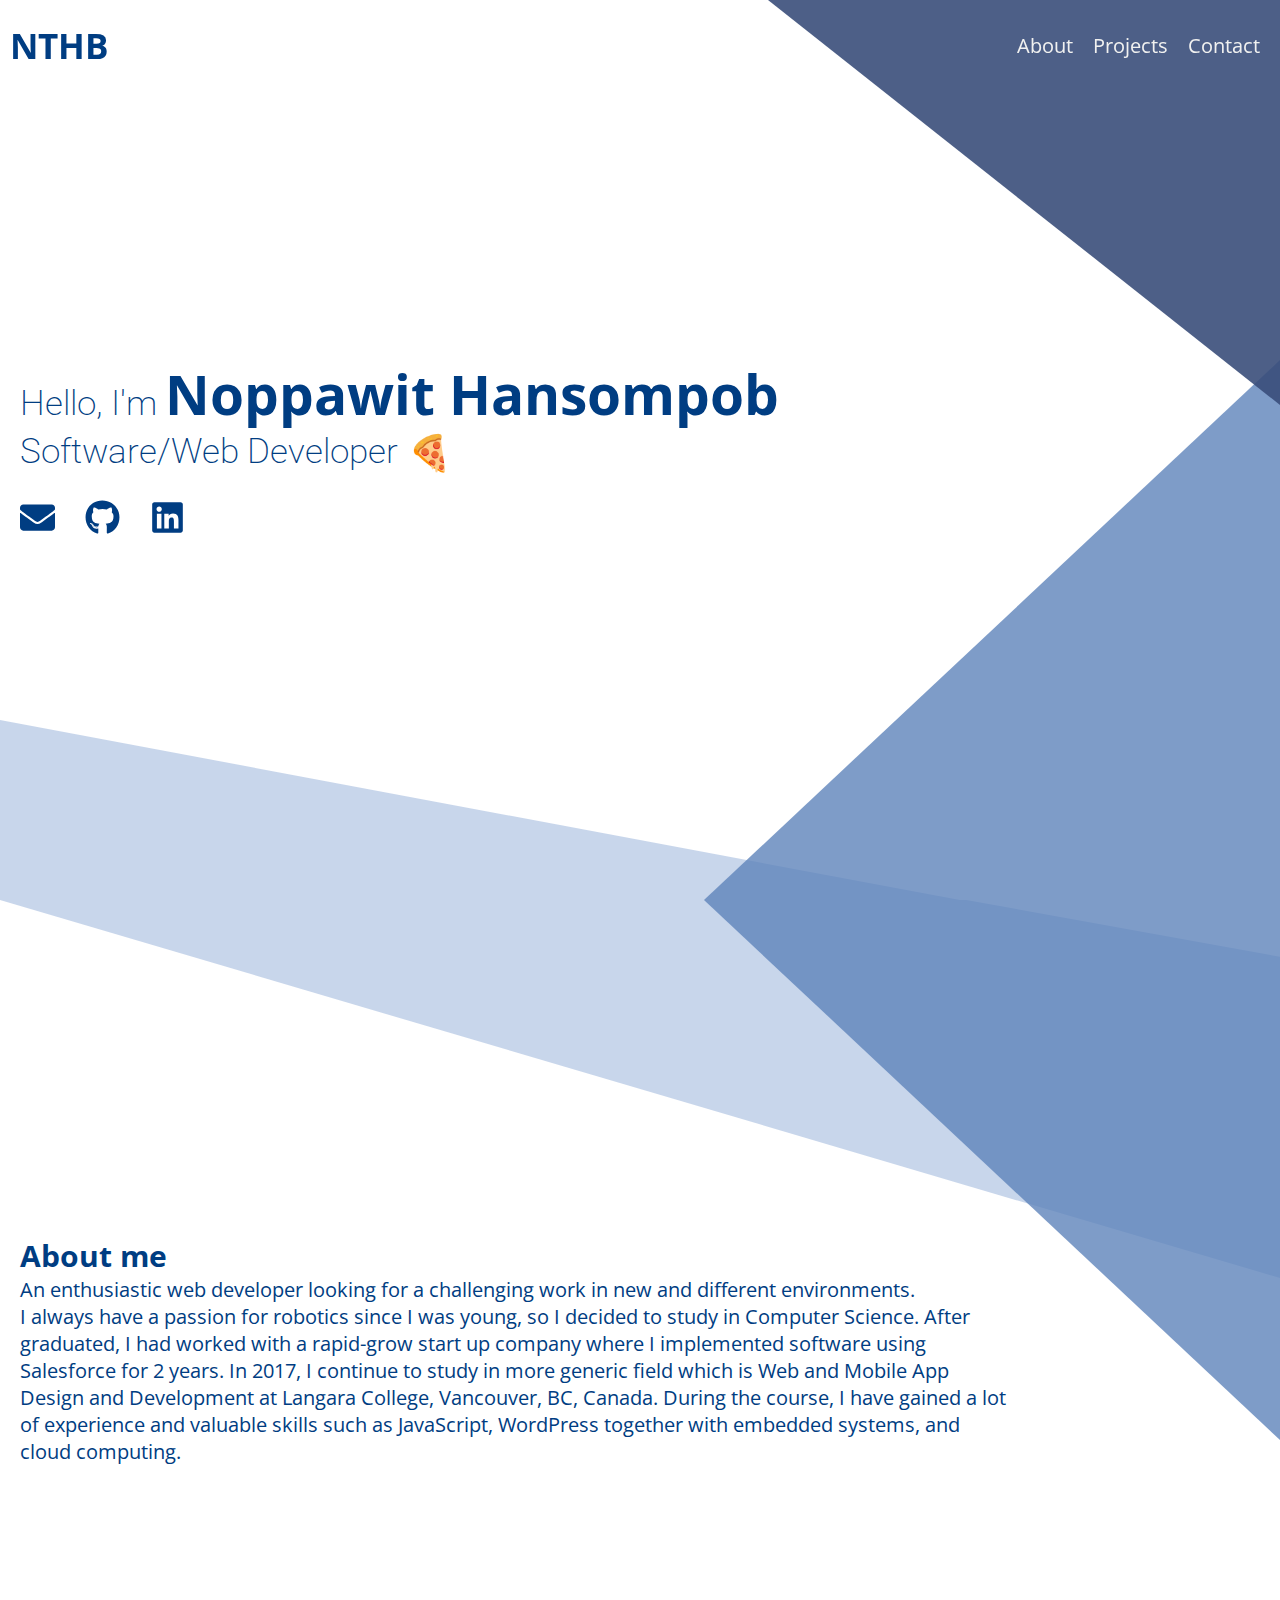
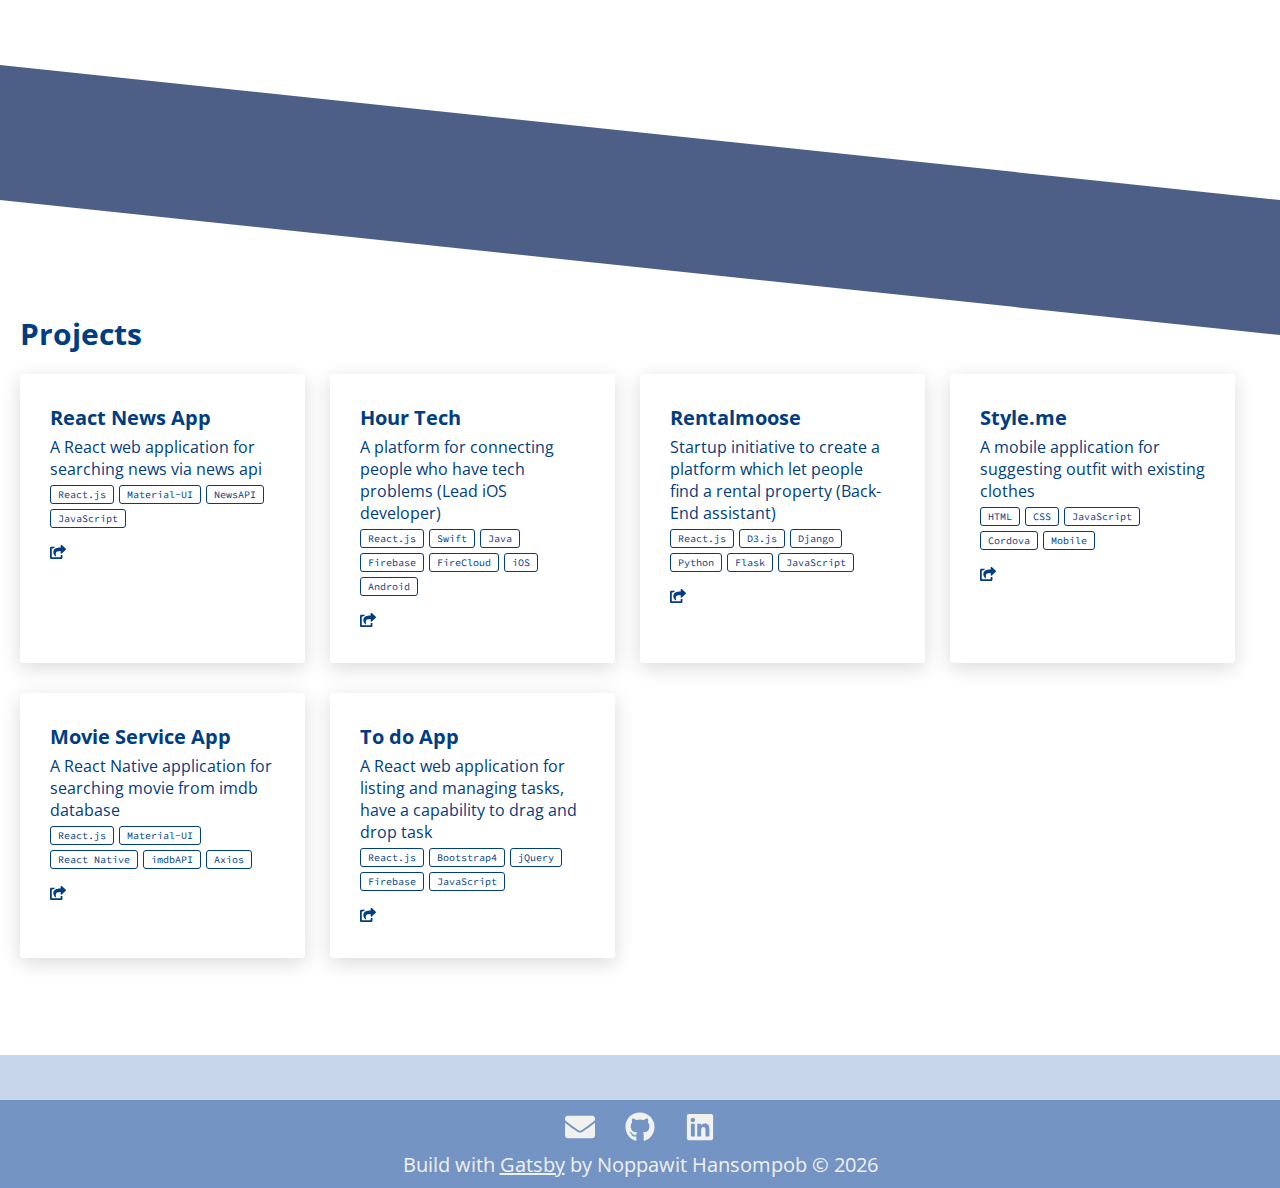
==== commit ce76e112: "Updates" ====
--- a/index.html
+++ b/index.html
@@ -1 +1 @@
-<!DOCTYPE html><html><head><meta charSet="utf-8"/><meta http-equiv="x-ua-compatible" content="ie=edge"/><meta name="viewport" content="width=device-width, initial-scale=1, shrink-to-fit=no"/><style data-href="/styles.9b8119a0e2cf0f16e2b6.css">@import url(https://fonts.googleapis.com/css?family=Open+Sans:300,400,700|Roboto:300,400,700|Source+Code+Pro&display=swap);.header-module--header--1C-DW{width:100vw;position:fixed;-webkit-transition:all .3s;transition:all .3s;overflow-y:scroll;z-index:2}.header-module--container--2xPcW{display:flex;align-items:center;max-width:1280px;margin:0 auto;padding:1rem;height:10vh}.header-module--title--3_b9J{font-size:3.5rem;flex-grow:2;-webkit-animation-name:header-module--moveInLeft--1pEsN;animation-name:header-module--moveInLeft--1pEsN;-webkit-animation-duration:1s;animation-duration:1s}.header-module--title--3_b9J a{color:#003d82;text-decoration:none}.header-module--nav--woLQT{-webkit-animation-name:header-module--moveInRight--2kRYo;animation-name:header-module--moveInRight--2kRYo;-webkit-animation-duration:1s;animation-duration:1s}.header-module--nav--woLQT ul{list-style:none;display:flex}.header-module--link--1EMsL{text-decoration:none;margin:0 1rem;color:#f1f1f0;font-size:2rem}.header-module--link--1EMsL:hover{-webkit-transform:translateY(-.3rem);transform:translateY(-.3rem)}@-webkit-keyframes header-module--moveInLeft--1pEsN{0%{opacity:0;-webkit-transform:translateX(-10rem);transform:translateX(-10rem)}to{opacity:1;-webkit-transform:translateX(0);transform:translateX(0)}}@keyframes header-module--moveInLeft--1pEsN{0%{opacity:0;-webkit-transform:translateX(-10rem);transform:translateX(-10rem)}to{opacity:1;-webkit-transform:translateX(0);transform:translateX(0)}}@-webkit-keyframes header-module--moveInRight--2kRYo{0%{opacity:0;-webkit-transform:translateX(10rem);transform:translateX(10rem)}to{opacity:1;-webkit-transform:translateX(0);transform:translateX(0)}}@keyframes header-module--moveInRight--2kRYo{0%{opacity:0;-webkit-transform:translateX(10rem);transform:translateX(10rem)}to{opacity:1;-webkit-transform:translateX(0);transform:translateX(0)}}@media only screen and (max-width:480px){.header-module--title--3_b9J{font-size:2rem}ul .header-module--link--1EMsL{font-size:1.6rem}}@media only screen and (max-width:320px){.header-module--title--3_b9J{font-size:1.5rem}ul .header-module--link--1EMsL{font-size:1.2rem}}.socials-module--link--lYXH7{color:#003d82}.socials-module--link--lYXH7:not(:last-child){padding-right:3rem}.intro-module--intro--1sJdD{max-width:1280px;margin:0 auto;height:100vh;font-size:3.5rem;font-family:Roboto,sans-serif;color:#003d82;display:flex;flex-direction:column;justify-content:center;-webkit-animation-name:intro-module--moveInBottom--1SfuO;animation-name:intro-module--moveInBottom--1SfuO;-webkit-animation-duration:.8s;animation-duration:.8s}.intro-module--intro__text--2gfii{font-weight:200;font-size:3.5rem}.intro-module--intro__name--lA3dW{display:inline;font-family:Open Sans,sans-serif;font-weight:700;font-size:5.5rem}.intro-module--subTitle--3sUGK{overflow:hidden;height:4.5rem}.intro-module--subTitle__text--mFZOV{margin:0;float:left;font-size:3.5rem;font-weight:200}.intro-module--subTitle__list--3re0l{list-style:none;margin-top:0;float:left;padding-left:1rem;-webkit-animation-name:intro-module--change--1_eGP;animation-name:intro-module--change--1_eGP;-webkit-animation-duration:10s;animation-duration:10s;-webkit-animation-iteration-count:infinite;animation-iteration-count:infinite}.intro-module--subTitle__list__item--3uz0t{line-height:4.5rem;margin:0}.intro-module--socials--1ui6A{padding-top:2.4rem}@-webkit-keyframes intro-module--change--1_eGP{0%,12.66%,to{-webkit-transform:translateZ(0);transform:translateZ(0)}16.66%,29.32%{-webkit-transform:translate3d(0,-25%,0);transform:translate3d(0,-25%,0)}33.32%,45.98%{-webkit-transform:translate3d(0,-50%,0);transform:translate3d(0,-50%,0)}49.98%,62.64%{-webkit-transform:translate3d(0,-75%,0);transform:translate3d(0,-75%,0)}66.64%,79.3%{-webkit-transform:translate3d(0,-50%,0);transform:translate3d(0,-50%,0)}83.3%,95.96%{-webkit-transform:translate3d(0,-25%,0);transform:translate3d(0,-25%,0)}}@keyframes intro-module--change--1_eGP{0%,12.66%,to{-webkit-transform:translateZ(0);transform:translateZ(0)}16.66%,29.32%{-webkit-transform:translate3d(0,-25%,0);transform:translate3d(0,-25%,0)}33.32%,45.98%{-webkit-transform:translate3d(0,-50%,0);transform:translate3d(0,-50%,0)}49.98%,62.64%{-webkit-transform:translate3d(0,-75%,0);transform:translate3d(0,-75%,0)}66.64%,79.3%{-webkit-transform:translate3d(0,-50%,0);transform:translate3d(0,-50%,0)}83.3%,95.96%{-webkit-transform:translate3d(0,-25%,0);transform:translate3d(0,-25%,0)}}@-webkit-keyframes intro-module--moveInBottom--1SfuO{0%{opacity:0;-webkit-transform:translateY(3rem);transform:translateY(3rem)}to{opacity:1;-webkit-transform:translateY(0);transform:translateY(0)}}@keyframes intro-module--moveInBottom--1SfuO{0%{opacity:0;-webkit-transform:translateY(3rem);transform:translateY(3rem)}to{opacity:1;-webkit-transform:translateY(0);transform:translateY(0)}}@media only screen and (max-width:1280px){.intro-module--intro--1sJdD{padding-left:2rem;padding-right:2rem}}@media only screen and (max-width:768px){.intro-module--intro__text--2gfii{font-size:3rem}.intro-module--intro__name--lA3dW{font-size:4rem}.intro-module--subTitle__text--mFZOV{font-size:3rem}}@media only screen and (max-width:480px){.intro-module--intro__text--2gfii{font-size:2rem}.intro-module--intro__name--lA3dW{font-size:3rem}.intro-module--subTitle__text--mFZOV{font-size:2rem}.intro-module--subTitle__list--3re0l{margin-top:-1rem}.intro-module--subTitle__list__item--3uz0t{font-size:1.5rem}}.about-module--about--3rii2{max-width:1280px;margin:0 auto;height:100vh;color:#003d82;display:flex;flex-direction:column;justify-content:center;-webkit-animation-name:about-module--moveInBottom--2NFLU;animation-name:about-module--moveInBottom--2NFLU;-webkit-animation-duration:.8s;animation-duration:.8s}.about-module--about__title--3ZPfJ{font-size:3rem}.about-module--about__text--3d1gV{font-size:2rem;width:80%}@-webkit-keyframes about-module--moveInBottom--2NFLU{0%{opacity:0;-webkit-transform:translateY(3rem);transform:translateY(3rem)}to{opacity:1;-webkit-transform:translateY(0);transform:translateY(0)}}@keyframes about-module--moveInBottom--2NFLU{0%{opacity:0;-webkit-transform:translateY(3rem);transform:translateY(3rem)}to{opacity:1;-webkit-transform:translateY(0);transform:translateY(0)}}@media only screen and (max-width:1280px){.about-module--about--3rii2{padding-left:2rem;padding-right:2rem}}@media only screen and (max-width:480px){.about-module--about__text--3d1gV{font-size:1.75rem}}@media only screen and (max-width:320px){.about-module--about__text--3d1gV{font-size:1.5rem}}.projectItem-module--projectItem--2vNmi{border-radius:3px;background-color:#fff;box-shadow:0 .5rem 2rem rgba(0,0,0,.15);margin-right:2%;margin-bottom:3rem;flex:23% 1;max-width:23%;padding:3rem;color:#003d82;font-size:1.6rem}.projectItem-module--projectItem__title--eIpUN{font-size:2rem;padding-bottom:.5rem}.projectItem-module--projectItem__description--26k8L{padding-bottom:.5rem}.projectItem-module--projectItem__tag_wrapper--1Pdu3{padding-bottom:1rem;display:flex;flex-wrap:wrap}.projectItem-module--projectItem__tag--3465t{border:1px solid #003d82;border-radius:3px;padding:.2rem .7rem;margin-right:.5rem;margin-bottom:.5rem;font-size:1rem;text-decoration:none;font-family:Source Code Pro,monospace;color:#003d82}.projectItem-module--projectItem__arrow--Y9eHx{text-decoration:none;color:#003d82}@media only screen and (max-width:992px){.projectItem-module--projectItem--2vNmi{flex:31% 1;max-width:31%}}@media only screen and (max-width:768px){.projectItem-module--projectItem--2vNmi{flex:48% 1;max-width:48%}}@media only screen and (max-width:480px){.projectItem-module--projectItem--2vNmi{flex:100% 1;max-width:100%}.projectItem-module--projectItem__title--eIpUN{font-size:1.75rem}.projectItem-module--projectItem__description--26k8L{font-size:1.5rem}}.project-module--project--2lB0N{max-width:1280px;margin:0 auto;min-height:100vh;color:#003d82;display:flex;flex-direction:column;justify-content:center;padding-top:10rem;padding-bottom:10rem}.project-module--project__title--6rf17{font-size:3rem;margin-bottom:2rem}.project-module--project__project_item_wrapper--3TjbC{display:flex;flex-wrap:wrap}@media only screen and (max-width:1280px){.project-module--project--2lB0N{padding-left:2rem;padding-right:2rem}}@media only screen and (max-width:992px){__project_item_wrapper{justify-content:space-evenly}}@media only screen and (max-width:768px){__project_item_wrapper{justify-content:space-evenly}}.copyright-module--copyright--3qv7f{max-width:1280px;margin:0 auto;text-align:center;font-size:3rem;padding:1rem}.copyright-module--copyright__text--79tAM{color:#f1f1f0;font-size:2rem}.copyright-module--copyright--3qv7f a{color:#f1f1f0}@media only screen and (max-width:992px){.copyright-module--copyright__text--79tAM{font-size:1.5rem}}@media only screen and (max-width:480px){.copyright-module--copyright__text--79tAM{font-size:1.25rem}}.layout-module--header--3n1kX{font-family:Open Sans,sans-serif}.layout-module--hero--2k2qP{min-height:100vh;position:relative}.layout-module--hero_left_bottom--1yvpl{position:absolute;bottom:0;z-index:-3;width:75vw;height:20vh;background-color:rgba(194,210,233,.9);-webkit-clip-path:polygon(0 0,100% 100%,0 100%);clip-path:polygon(0 0,100% 100%,0 100%)}.layout-module--hero_right_bottom--2QRju{position:absolute;right:0;bottom:0;z-index:-2;width:45vw;height:60vh;background-color:rgba(94,131,186,.8);-webkit-clip-path:polygon(0 100%,100% 100%,100% 0);clip-path:polygon(0 100%,100% 100%,100% 0)}.layout-module--hero_right_top--3w6QW{position:absolute;right:0;z-index:-1;width:40vw;height:45vh;background-color:rgba(58,78,122,.9);-webkit-clip-path:polygon(0 0,100% 100%,100% 0);clip-path:polygon(0 0,100% 100%,100% 0)}.layout-module--about--3UCnA{min-height:100vh;position:relative}.layout-module--about_left_top--3HfTy{position:absolute;top:0;z-index:-3;width:100%;height:70vh;background-color:rgba(194,210,233,.9);-webkit-clip-path:polygon(0 0,75.5% 0,100% 9%,100% 60%);clip-path:polygon(0 0,75.5% 0,100% 9%,100% 60%)}.layout-module--about_right_bottom--cHo0k{position:absolute;right:0;top:0;z-index:-2;width:45vw;height:60vh;background-color:rgba(94,131,186,.8);-webkit-clip-path:polygon(0 0,100% 100%,100% 0);clip-path:polygon(0 0,100% 100%,100% 0)}.layout-module--about_left_bottom--3124X{position:absolute;bottom:0;z-index:-3;width:100%;height:15vh;background-color:rgba(58,78,122,.9);-webkit-clip-path:polygon(0 0,100% 100%,0 100%);clip-path:polygon(0 0,100% 100%,0 100%)}.layout-module--projects--1qJX0{min-height:100vh;position:relative}.layout-module--project_left_top--3bD1i{position:absolute;top:0;z-index:-3;width:100%;height:15vh;background-color:rgba(58,78,122,.9);-webkit-clip-path:polygon(0 0,100% 100%,100% 0);clip-path:polygon(0 0,100% 100%,100% 0)}.layout-module--project_bottom_dark--35dks{position:absolute;bottom:0;z-index:-2;width:100%;height:5vh;background-color:rgba(94,131,186,.8)}.layout-module--project_bottom_light--3nxWi{position:absolute;bottom:0;z-index:-3;width:100%;height:5vh;background-color:rgba(194,210,233,.9)}.layout-module--footer--1hz3q{background:-webkit-gradient(linear,left top,left bottom,from(rgba(94,131,186,.8)),to(rgba(94,131,186,.8)));background:linear-gradient(rgba(94,131,186,.8),rgba(94,131,186,.8));background-color:rgba(194,210,233,.9)}.layout-module--footer__wrapper--3px19{max-width:1280px;margin:0 auto;text-align:center;font-size:3rem;padding:1rem}@media only screen and (max-width:768px){.layout-module--hero_right_top--3w6QW{width:55vw}}@media only screen and (max-width:480px){.layout-module--hero_right_top--3w6QW{width:70vw}}*,:after,:before{margin:0;padding:0;box-sizing:inherit}html{font-size:62.5%}body{box-sizing:border-box}</style><meta name="generator" content="Gatsby 2.17.11"/><link rel="icon" href="/icons/icon-48x48.png?v=6074f19d7136d850f229e6cacece531a"/><link rel="manifest" href="/manifest.webmanifest"/><meta name="theme-color" content="#663399"/><link rel="apple-touch-icon" sizes="48x48" href="/icons/icon-48x48.png?v=6074f19d7136d850f229e6cacece531a"/><link rel="apple-touch-icon" sizes="72x72" href="/icons/icon-72x72.png?v=6074f19d7136d850f229e6cacece531a"/><link rel="apple-touch-icon" sizes="96x96" href="/icons/icon-96x96.png?v=6074f19d7136d850f229e6cacece531a"/><link rel="apple-touch-icon" sizes="144x144" href="/icons/icon-144x144.png?v=6074f19d7136d850f229e6cacece531a"/><link rel="apple-touch-icon" sizes="192x192" href="/icons/icon-192x192.png?v=6074f19d7136d850f229e6cacece531a"/><link rel="apple-touch-icon" sizes="256x256" href="/icons/icon-256x256.png?v=6074f19d7136d850f229e6cacece531a"/><link rel="apple-touch-icon" sizes="384x384" href="/icons/icon-384x384.png?v=6074f19d7136d850f229e6cacece531a"/><link rel="apple-touch-icon" sizes="512x512" href="/icons/icon-512x512.png?v=6074f19d7136d850f229e6cacece531a"/><link as="script" rel="preload" href="/webpack-runtime-135a5613d757fae2e74f.js"/><link as="script" rel="preload" href="/commons-889cded3a0fb05abd1af.js"/><link as="script" rel="preload" href="/app-8b9d5ef2c9ebdd11cc8b.js"/><link as="script" rel="preload" href="/styles-07444b0dcaee5b56a5a3.js"/><link as="script" rel="preload" href="/component---src-pages-index-js-365d37f09d52b9c73911.js"/><link as="fetch" rel="preload" href="/page-data/index/page-data.json" crossorigin="anonymous"/></head><body><noscript id="gatsby-noscript">This app works best with JavaScript enabled.</noscript><div id="___gatsby"><div style="outline:none" tabindex="-1" role="group" id="gatsby-focus-wrapper"><div><div class="layout-module--header--3n1kX"><section class="layout-module--hero--2k2qP"><div><div class="layout-module--hero_left_bottom--1yvpl"> </div><div class="layout-module--hero_right_bottom--2QRju"> </div><div class="layout-module--hero_right_top--3w6QW"> </div></div><header class="header-module--header--1C-DW" id="navbar"><div class="header-module--container--2xPcW"><h2 class="header-module--title--3_b9J"><a href="/" id="logo">NTHB</a></h2><nav class="header-module--nav--woLQT"><ul><li><a href="#about" class="header-module--link--1EMsL">About</a></li><li><a href="#projects" class="header-module--link--1EMsL">Projects</a></li><li><a href="#contact" class="header-module--link--1EMsL">Contact</a></li></ul></nav></div></header><div class="intro-module--intro--1sJdD"><div><div class="intro-module--intro__text--2gfii">Hello, I&#x27;m <h1 class="intro-module--intro__name--lA3dW">Noppawit Hansompob</h1></div></div><div><div class="intro-module--subTitle--3sUGK"><h2 class="intro-module--subTitle__text--mFZOV">Software/Web Developer</h2><ul class="intro-module--subTitle__list--3re0l"><li class="intro-module--subTitle__list__item--3uz0t"><span role="img" aria-label="pizza">🍕</span></li><li class="intro-module--subTitle__list__item--3uz0t"><span role="img" aria-label="icecream">🍦</span></li><li class="intro-module--subTitle__list__item--3uz0t"><span role="img" aria-label="car">🚗</span></li><li class="intro-module--subTitle__list__item--3uz0t"><span role="img" aria-label="sakura">🌸</span></li></ul></div></div><div class="intro-module--socials--1ui6A"><div><a href="/" class="socials-module--link--lYXH7"><svg stroke="currentColor" fill="currentColor" stroke-width="0" viewBox="0 0 512 512" height="1em" width="1em" xmlns="http://www.w3.org/2000/svg"><path d="M502.3 190.8c3.9-3.1 9.7-.2 9.7 4.7V400c0 26.5-21.5 48-48 48H48c-26.5 0-48-21.5-48-48V195.6c0-5 5.7-7.8 9.7-4.7 22.4 17.4 52.1 39.5 154.1 113.6 21.1 15.4 56.7 47.8 92.2 47.6 35.7.3 72-32.8 92.3-47.6 102-74.1 131.6-96.3 154-113.7zM256 320c23.2.4 56.6-29.2 73.4-41.4 132.7-96.3 142.8-104.7 173.4-128.7 5.8-4.5 9.2-11.5 9.2-18.9v-19c0-26.5-21.5-48-48-48H48C21.5 64 0 85.5 0 112v19c0 7.4 3.4 14.3 9.2 18.9 30.6 23.9 40.7 32.4 173.4 128.7 16.8 12.2 50.2 41.8 73.4 41.4z"></path></svg></a><a href="https://github.com/NTHB" class="socials-module--link--lYXH7"><svg stroke="currentColor" fill="currentColor" stroke-width="0" viewBox="0 0 496 512" height="1em" width="1em" xmlns="http://www.w3.org/2000/svg"><path d="M165.9 397.4c0 2-2.3 3.6-5.2 3.6-3.3.3-5.6-1.3-5.6-3.6 0-2 2.3-3.6 5.2-3.6 3-.3 5.6 1.3 5.6 3.6zm-31.1-4.5c-.7 2 1.3 4.3 4.3 4.9 2.6 1 5.6 0 6.2-2s-1.3-4.3-4.3-5.2c-2.6-.7-5.5.3-6.2 2.3zm44.2-1.7c-2.9.7-4.9 2.6-4.6 4.9.3 2 2.9 3.3 5.9 2.6 2.9-.7 4.9-2.6 4.6-4.6-.3-1.9-3-3.2-5.9-2.9zM244.8 8C106.1 8 0 113.3 0 252c0 110.9 69.8 205.8 169.5 239.2 12.8 2.3 17.3-5.6 17.3-12.1 0-6.2-.3-40.4-.3-61.4 0 0-70 15-84.7-29.8 0 0-11.4-29.1-27.8-36.6 0 0-22.9-15.7 1.6-15.4 0 0 24.9 2 38.6 25.8 21.9 38.6 58.6 27.5 72.9 20.9 2.3-16 8.8-27.1 16-33.7-55.9-6.2-112.3-14.3-112.3-110.5 0-27.5 7.6-41.3 23.6-58.9-2.6-6.5-11.1-33.3 2.6-67.9 20.9-6.5 69 27 69 27 20-5.6 41.5-8.5 62.8-8.5s42.8 2.9 62.8 8.5c0 0 48.1-33.6 69-27 13.7 34.7 5.2 61.4 2.6 67.9 16 17.7 25.8 31.5 25.8 58.9 0 96.5-58.9 104.2-114.8 110.5 9.2 7.9 17 22.9 17 46.4 0 33.7-.3 75.4-.3 83.6 0 6.5 4.6 14.4 17.3 12.1C428.2 457.8 496 362.9 496 252 496 113.3 383.5 8 244.8 8zM97.2 352.9c-1.3 1-1 3.3.7 5.2 1.6 1.6 3.9 2.3 5.2 1 1.3-1 1-3.3-.7-5.2-1.6-1.6-3.9-2.3-5.2-1zm-10.8-8.1c-.7 1.3.3 2.9 2.3 3.9 1.6 1 3.6.7 4.3-.7.7-1.3-.3-2.9-2.3-3.9-2-.6-3.6-.3-4.3.7zm32.4 35.6c-1.6 1.3-1 4.3 1.3 6.2 2.3 2.3 5.2 2.6 6.5 1 1.3-1.3.7-4.3-1.3-6.2-2.2-2.3-5.2-2.6-6.5-1zm-11.4-14.7c-1.6 1-1.6 3.6 0 5.9 1.6 2.3 4.3 3.3 5.6 2.3 1.6-1.3 1.6-3.9 0-6.2-1.4-2.3-4-3.3-5.6-2z"></path></svg></a><a href="https://www.linkedin.com/in/noppawith/" class="socials-module--link--lYXH7"><svg stroke="currentColor" fill="currentColor" stroke-width="0" viewBox="0 0 448 512" height="1em" width="1em" xmlns="http://www.w3.org/2000/svg"><path d="M416 32H31.9C14.3 32 0 46.5 0 64.3v383.4C0 465.5 14.3 480 31.9 480H416c17.6 0 32-14.5 32-32.3V64.3c0-17.8-14.4-32.3-32-32.3zM135.4 416H69V202.2h66.5V416zm-33.2-243c-21.3 0-38.5-17.3-38.5-38.5S80.9 96 102.2 96c21.2 0 38.5 17.3 38.5 38.5 0 21.3-17.2 38.5-38.5 38.5zm282.1 243h-66.4V312c0-24.8-.5-56.7-34.5-56.7-34.6 0-39.9 27-39.9 54.9V416h-66.4V202.2h63.7v29.2h.9c8.9-16.8 30.6-34.5 62.9-34.5 67.2 0 79.7 44.3 79.7 101.9V416z"></path></svg></a></div></div></div></section><section class="layout-module--about--3UCnA" id="about"><div><div class="layout-module--about_left_top--3HfTy"> </div><div class="layout-module--about_right_bottom--cHo0k"> </div><div class="layout-module--about_left_bottom--3124X"> </div></div><div class="about-module--about--3rii2" id="about"><h3 class="about-module--about__title--3ZPfJ">About me</h3><p class="about-module--about__text--3d1gV">An enthusiastic web developer looking for a challenging work in new and different environments.</p><p class="about-module--about__text--3d1gV">I always have a passion for robotics since I was young, so I decided to study in Computer Science. After graduated, I had worked with a rapid-grow start up company where I implemented software using Salesforce for 2 years. In 2017, I continue to study in more generic field which is Web and Mobile App Design and Development at Langara College, Vancouver, BC, Canada. During the course, I have gained a lot of experience and valuable skills such as JavaScript, WordPress together with embedded systems, and cloud computing.</p></div></section><section class="layout-module--projects--1qJX0" id="projects"><div><div class="layout-module--project_bottom_light--3nxWi"> </div><div class="layout-module--project_left_top--3bD1i"> </div></div><div class="project-module--project--2lB0N"><h3 class="project-module--project__title--6rf17">Projects</h3><div class="project-module--project__project_item_wrapper--3TjbC"><div class="projectItem-module--projectItem--2vNmi"><h4 class="projectItem-module--projectItem__title--eIpUN">React News App</h4><p class="projectItem-module--projectItem__description--26k8L">A React web application for searching news via news api</p><div class="projectItem-module--projectItem__tag_wrapper--1Pdu3"><a href="/" class="projectItem-module--projectItem__tag--3465t">React.js</a><a href="/" class="projectItem-module--projectItem__tag--3465t">Material-UI</a><a href="/" class="projectItem-module--projectItem__tag--3465t">NewsAPI</a><a href="/" class="projectItem-module--projectItem__tag--3465t">JavaScript</a></div><a href="https://nthb.github.io/news-app/" target="_blank" rel="noopener noreferrer" class="projectItem-module--projectItem__arrow--Y9eHx"><svg stroke="currentColor" fill="currentColor" stroke-width="0" viewBox="0 0 576 512" height="1em" width="1em" xmlns="http://www.w3.org/2000/svg"><path d="M568.482 177.448L424.479 313.433C409.3 327.768 384 317.14 384 295.985v-71.963c-144.575.97-205.566 35.113-164.775 171.353 4.483 14.973-12.846 26.567-25.006 17.33C155.252 383.105 120 326.488 120 269.339c0-143.937 117.599-172.5 264-173.312V24.012c0-21.174 25.317-31.768 40.479-17.448l144.003 135.988c10.02 9.463 10.028 25.425 0 34.896zM384 379.128V448H64V128h50.916a11.99 11.99 0 0 0 8.648-3.693c14.953-15.568 32.237-27.89 51.014-37.676C185.708 80.83 181.584 64 169.033 64H48C21.49 64 0 85.49 0 112v352c0 26.51 21.49 48 48 48h352c26.51 0 48-21.49 48-48v-88.806c0-8.288-8.197-14.066-16.011-11.302a71.83 71.83 0 0 1-34.189 3.377c-7.27-1.046-13.8 4.514-13.8 11.859z"></path></svg></a></div><div class="projectItem-module--projectItem--2vNmi"><h4 class="projectItem-module--projectItem__title--eIpUN">Hour Tech</h4><p class="projectItem-module--projectItem__description--26k8L">A platform for connecting people who have tech problems (Lead iOS developer)</p><div class="projectItem-module--projectItem__tag_wrapper--1Pdu3"><a href="/" class="projectItem-module--projectItem__tag--3465t">React.js</a><a href="/" class="projectItem-module--projectItem__tag--3465t">Swift</a><a href="/" class="projectItem-module--projectItem__tag--3465t">Java</a><a href="/" class="projectItem-module--projectItem__tag--3465t">Firebase</a><a href="/" class="projectItem-module--projectItem__tag--3465t">FireCloud</a><a href="/" class="projectItem-module--projectItem__tag--3465t">iOS</a><a href="/" class="projectItem-module--projectItem__tag--3465t">Android</a></div><a href="https://hourtech.ca/" target="_blank" rel="noopener noreferrer" class="projectItem-module--projectItem__arrow--Y9eHx"><svg stroke="currentColor" fill="currentColor" stroke-width="0" viewBox="0 0 576 512" height="1em" width="1em" xmlns="http://www.w3.org/2000/svg"><path d="M568.482 177.448L424.479 313.433C409.3 327.768 384 317.14 384 295.985v-71.963c-144.575.97-205.566 35.113-164.775 171.353 4.483 14.973-12.846 26.567-25.006 17.33C155.252 383.105 120 326.488 120 269.339c0-143.937 117.599-172.5 264-173.312V24.012c0-21.174 25.317-31.768 40.479-17.448l144.003 135.988c10.02 9.463 10.028 25.425 0 34.896zM384 379.128V448H64V128h50.916a11.99 11.99 0 0 0 8.648-3.693c14.953-15.568 32.237-27.89 51.014-37.676C185.708 80.83 181.584 64 169.033 64H48C21.49 64 0 85.49 0 112v352c0 26.51 21.49 48 48 48h352c26.51 0 48-21.49 48-48v-88.806c0-8.288-8.197-14.066-16.011-11.302a71.83 71.83 0 0 1-34.189 3.377c-7.27-1.046-13.8 4.514-13.8 11.859z"></path></svg></a></div><div class="projectItem-module--projectItem--2vNmi"><h4 class="projectItem-module--projectItem__title--eIpUN">Rentalmoose</h4><p class="projectItem-module--projectItem__description--26k8L">Startup initiative to create a platform which let people find a rental property (Back-End assistant)</p><div class="projectItem-module--projectItem__tag_wrapper--1Pdu3"><a href="/" class="projectItem-module--projectItem__tag--3465t">React.js</a><a href="/" class="projectItem-module--projectItem__tag--3465t">D3.js</a><a href="/" class="projectItem-module--projectItem__tag--3465t">Django</a><a href="/" class="projectItem-module--projectItem__tag--3465t">Python</a><a href="/" class="projectItem-module--projectItem__tag--3465t">Flask</a><a href="/" class="projectItem-module--projectItem__tag--3465t">JavaScript</a></div><a href="https://www.therentalmoose.com/" target="_blank" rel="noopener noreferrer" class="projectItem-module--projectItem__arrow--Y9eHx"><svg stroke="currentColor" fill="currentColor" stroke-width="0" viewBox="0 0 576 512" height="1em" width="1em" xmlns="http://www.w3.org/2000/svg"><path d="M568.482 177.448L424.479 313.433C409.3 327.768 384 317.14 384 295.985v-71.963c-144.575.97-205.566 35.113-164.775 171.353 4.483 14.973-12.846 26.567-25.006 17.33C155.252 383.105 120 326.488 120 269.339c0-143.937 117.599-172.5 264-173.312V24.012c0-21.174 25.317-31.768 40.479-17.448l144.003 135.988c10.02 9.463 10.028 25.425 0 34.896zM384 379.128V448H64V128h50.916a11.99 11.99 0 0 0 8.648-3.693c14.953-15.568 32.237-27.89 51.014-37.676C185.708 80.83 181.584 64 169.033 64H48C21.49 64 0 85.49 0 112v352c0 26.51 21.49 48 48 48h352c26.51 0 48-21.49 48-48v-88.806c0-8.288-8.197-14.066-16.011-11.302a71.83 71.83 0 0 1-34.189 3.377c-7.27-1.046-13.8 4.514-13.8 11.859z"></path></svg></a></div><div class="projectItem-module--projectItem--2vNmi"><h4 class="projectItem-module--projectItem__title--eIpUN">Style.me</h4><p class="projectItem-module--projectItem__description--26k8L">A mobile application for suggesting outfit with existing clothes</p><div class="projectItem-module--projectItem__tag_wrapper--1Pdu3"><a href="/" class="projectItem-module--projectItem__tag--3465t">HTML</a><a href="/" class="projectItem-module--projectItem__tag--3465t">CSS</a><a href="/" class="projectItem-module--projectItem__tag--3465t">JavaScript</a><a href="/" class="projectItem-module--projectItem__tag--3465t">Cordova</a><a href="/" class="projectItem-module--projectItem__tag--3465t">Mobile</a></div><a href="https://raw.githubusercontent.com/NTHB/portfolio/master/resources/images/project/styleme-project.jpg" target="_blank" rel="noopener noreferrer" class="projectItem-module--projectItem__arrow--Y9eHx"><svg stroke="currentColor" fill="currentColor" stroke-width="0" viewBox="0 0 576 512" height="1em" width="1em" xmlns="http://www.w3.org/2000/svg"><path d="M568.482 177.448L424.479 313.433C409.3 327.768 384 317.14 384 295.985v-71.963c-144.575.97-205.566 35.113-164.775 171.353 4.483 14.973-12.846 26.567-25.006 17.33C155.252 383.105 120 326.488 120 269.339c0-143.937 117.599-172.5 264-173.312V24.012c0-21.174 25.317-31.768 40.479-17.448l144.003 135.988c10.02 9.463 10.028 25.425 0 34.896zM384 379.128V448H64V128h50.916a11.99 11.99 0 0 0 8.648-3.693c14.953-15.568 32.237-27.89 51.014-37.676C185.708 80.83 181.584 64 169.033 64H48C21.49 64 0 85.49 0 112v352c0 26.51 21.49 48 48 48h352c26.51 0 48-21.49 48-48v-88.806c0-8.288-8.197-14.066-16.011-11.302a71.83 71.83 0 0 1-34.189 3.377c-7.27-1.046-13.8 4.514-13.8 11.859z"></path></svg></a></div><div class="projectItem-module--projectItem--2vNmi"><h4 class="projectItem-module--projectItem__title--eIpUN">Movie Service App</h4><p class="projectItem-module--projectItem__description--26k8L">A React web application for searching news via news api2</p><div class="projectItem-module--projectItem__tag_wrapper--1Pdu3"><a href="/" class="projectItem-module--projectItem__tag--3465t">React.js</a><a href="/" class="projectItem-module--projectItem__tag--3465t">Material-UI</a><a href="/" class="projectItem-module--projectItem__tag--3465t">React Native</a><a href="/" class="projectItem-module--projectItem__tag--3465t">imdbAPI</a><a href="/" class="projectItem-module--projectItem__tag--3465t">Axios</a></div><a href="https://github.com/NTHB/movie-app" target="_blank" rel="noopener noreferrer" class="projectItem-module--projectItem__arrow--Y9eHx"><svg stroke="currentColor" fill="currentColor" stroke-width="0" viewBox="0 0 576 512" height="1em" width="1em" xmlns="http://www.w3.org/2000/svg"><path d="M568.482 177.448L424.479 313.433C409.3 327.768 384 317.14 384 295.985v-71.963c-144.575.97-205.566 35.113-164.775 171.353 4.483 14.973-12.846 26.567-25.006 17.33C155.252 383.105 120 326.488 120 269.339c0-143.937 117.599-172.5 264-173.312V24.012c0-21.174 25.317-31.768 40.479-17.448l144.003 135.988c10.02 9.463 10.028 25.425 0 34.896zM384 379.128V448H64V128h50.916a11.99 11.99 0 0 0 8.648-3.693c14.953-15.568 32.237-27.89 51.014-37.676C185.708 80.83 181.584 64 169.033 64H48C21.49 64 0 85.49 0 112v352c0 26.51 21.49 48 48 48h352c26.51 0 48-21.49 48-48v-88.806c0-8.288-8.197-14.066-16.011-11.302a71.83 71.83 0 0 1-34.189 3.377c-7.27-1.046-13.8 4.514-13.8 11.859z"></path></svg></a></div><div class="projectItem-module--projectItem--2vNmi"><h4 class="projectItem-module--projectItem__title--eIpUN">To do App</h4><p class="projectItem-module--projectItem__description--26k8L">A React web application for listing and managing tasks, have a capability to drag and drop task</p><div class="projectItem-module--projectItem__tag_wrapper--1Pdu3"><a href="/" class="projectItem-module--projectItem__tag--3465t">React.js</a><a href="/" class="projectItem-module--projectItem__tag--3465t">Bootstrap4</a><a href="/" class="projectItem-module--projectItem__tag--3465t">jQuery</a><a href="/" class="projectItem-module--projectItem__tag--3465t">Firebase</a><a href="/" class="projectItem-module--projectItem__tag--3465t">JavaScript</a></div><a href="https://github.com/NTHB/todo-react" target="_blank" rel="noopener noreferrer" class="projectItem-module--projectItem__arrow--Y9eHx"><svg stroke="currentColor" fill="currentColor" stroke-width="0" viewBox="0 0 576 512" height="1em" width="1em" xmlns="http://www.w3.org/2000/svg"><path d="M568.482 177.448L424.479 313.433C409.3 327.768 384 317.14 384 295.985v-71.963c-144.575.97-205.566 35.113-164.775 171.353 4.483 14.973-12.846 26.567-25.006 17.33C155.252 383.105 120 326.488 120 269.339c0-143.937 117.599-172.5 264-173.312V24.012c0-21.174 25.317-31.768 40.479-17.448l144.003 135.988c10.02 9.463 10.028 25.425 0 34.896zM384 379.128V448H64V128h50.916a11.99 11.99 0 0 0 8.648-3.693c14.953-15.568 32.237-27.89 51.014-37.676C185.708 80.83 181.584 64 169.033 64H48C21.49 64 0 85.49 0 112v352c0 26.51 21.49 48 48 48h352c26.51 0 48-21.49 48-48v-88.806c0-8.288-8.197-14.066-16.011-11.302a71.83 71.83 0 0 1-34.189 3.377c-7.27-1.046-13.8 4.514-13.8 11.859z"></path></svg></a></div></div></div></section><section class="layout-module--footer--1hz3q" id="contact"><div class="copyright-module--copyright--3qv7f"><div><a href="/" class="socials-module--link--lYXH7"><svg stroke="currentColor" fill="currentColor" stroke-width="0" viewBox="0 0 512 512" height="1em" width="1em" xmlns="http://www.w3.org/2000/svg"><path d="M502.3 190.8c3.9-3.1 9.7-.2 9.7 4.7V400c0 26.5-21.5 48-48 48H48c-26.5 0-48-21.5-48-48V195.6c0-5 5.7-7.8 9.7-4.7 22.4 17.4 52.1 39.5 154.1 113.6 21.1 15.4 56.7 47.8 92.2 47.6 35.7.3 72-32.8 92.3-47.6 102-74.1 131.6-96.3 154-113.7zM256 320c23.2.4 56.6-29.2 73.4-41.4 132.7-96.3 142.8-104.7 173.4-128.7 5.8-4.5 9.2-11.5 9.2-18.9v-19c0-26.5-21.5-48-48-48H48C21.5 64 0 85.5 0 112v19c0 7.4 3.4 14.3 9.2 18.9 30.6 23.9 40.7 32.4 173.4 128.7 16.8 12.2 50.2 41.8 73.4 41.4z"></path></svg></a><a href="https://github.com/NTHB" class="socials-module--link--lYXH7"><svg stroke="currentColor" fill="currentColor" stroke-width="0" viewBox="0 0 496 512" height="1em" width="1em" xmlns="http://www.w3.org/2000/svg"><path d="M165.9 397.4c0 2-2.3 3.6-5.2 3.6-3.3.3-5.6-1.3-5.6-3.6 0-2 2.3-3.6 5.2-3.6 3-.3 5.6 1.3 5.6 3.6zm-31.1-4.5c-.7 2 1.3 4.3 4.3 4.9 2.6 1 5.6 0 6.2-2s-1.3-4.3-4.3-5.2c-2.6-.7-5.5.3-6.2 2.3zm44.2-1.7c-2.9.7-4.9 2.6-4.6 4.9.3 2 2.9 3.3 5.9 2.6 2.9-.7 4.9-2.6 4.6-4.6-.3-1.9-3-3.2-5.9-2.9zM244.8 8C106.1 8 0 113.3 0 252c0 110.9 69.8 205.8 169.5 239.2 12.8 2.3 17.3-5.6 17.3-12.1 0-6.2-.3-40.4-.3-61.4 0 0-70 15-84.7-29.8 0 0-11.4-29.1-27.8-36.6 0 0-22.9-15.7 1.6-15.4 0 0 24.9 2 38.6 25.8 21.9 38.6 58.6 27.5 72.9 20.9 2.3-16 8.8-27.1 16-33.7-55.9-6.2-112.3-14.3-112.3-110.5 0-27.5 7.6-41.3 23.6-58.9-2.6-6.5-11.1-33.3 2.6-67.9 20.9-6.5 69 27 69 27 20-5.6 41.5-8.5 62.8-8.5s42.8 2.9 62.8 8.5c0 0 48.1-33.6 69-27 13.7 34.7 5.2 61.4 2.6 67.9 16 17.7 25.8 31.5 25.8 58.9 0 96.5-58.9 104.2-114.8 110.5 9.2 7.9 17 22.9 17 46.4 0 33.7-.3 75.4-.3 83.6 0 6.5 4.6 14.4 17.3 12.1C428.2 457.8 496 362.9 496 252 496 113.3 383.5 8 244.8 8zM97.2 352.9c-1.3 1-1 3.3.7 5.2 1.6 1.6 3.9 2.3 5.2 1 1.3-1 1-3.3-.7-5.2-1.6-1.6-3.9-2.3-5.2-1zm-10.8-8.1c-.7 1.3.3 2.9 2.3 3.9 1.6 1 3.6.7 4.3-.7.7-1.3-.3-2.9-2.3-3.9-2-.6-3.6-.3-4.3.7zm32.4 35.6c-1.6 1.3-1 4.3 1.3 6.2 2.3 2.3 5.2 2.6 6.5 1 1.3-1.3.7-4.3-1.3-6.2-2.2-2.3-5.2-2.6-6.5-1zm-11.4-14.7c-1.6 1-1.6 3.6 0 5.9 1.6 2.3 4.3 3.3 5.6 2.3 1.6-1.3 1.6-3.9 0-6.2-1.4-2.3-4-3.3-5.6-2z"></path></svg></a><a href="https://www.linkedin.com/in/noppawith/" class="socials-module--link--lYXH7"><svg stroke="currentColor" fill="currentColor" stroke-width="0" viewBox="0 0 448 512" height="1em" width="1em" xmlns="http://www.w3.org/2000/svg"><path d="M416 32H31.9C14.3 32 0 46.5 0 64.3v383.4C0 465.5 14.3 480 31.9 480H416c17.6 0 32-14.5 32-32.3V64.3c0-17.8-14.4-32.3-32-32.3zM135.4 416H69V202.2h66.5V416zm-33.2-243c-21.3 0-38.5-17.3-38.5-38.5S80.9 96 102.2 96c21.2 0 38.5 17.3 38.5 38.5 0 21.3-17.2 38.5-38.5 38.5zm282.1 243h-66.4V312c0-24.8-.5-56.7-34.5-56.7-34.6 0-39.9 27-39.9 54.9V416h-66.4V202.2h63.7v29.2h.9c8.9-16.8 30.6-34.5 62.9-34.5 67.2 0 79.7 44.3 79.7 101.9V416z"></path></svg></a></div><p class="copyright-module--copyright__text--79tAM">Build with <a href="https://www.gatsbyjs.org/">Gatsby</a> by Noppawit Hansompob © <!-- -->2019</p></div></section></div></div></div></div><script id="gatsby-script-loader">/*<![CDATA[*/window.pagePath="/";/*]]>*/</script><script id="gatsby-chunk-mapping">/*<![CDATA[*/window.___chunkMapping={"app":["/app-8b9d5ef2c9ebdd11cc8b.js"],"component---src-pages-experience-js":["/component---src-pages-experience-js-3d503895e68dfbbe157d.js"],"component---src-pages-index-js":["/component---src-pages-index-js-365d37f09d52b9c73911.js"]};/*]]>*/</script><script src="/component---src-pages-index-js-365d37f09d52b9c73911.js" async=""></script><script src="/styles-07444b0dcaee5b56a5a3.js" async=""></script><script src="/app-8b9d5ef2c9ebdd11cc8b.js" async=""></script><script src="/commons-889cded3a0fb05abd1af.js" async=""></script><script src="/webpack-runtime-135a5613d757fae2e74f.js" async=""></script></body></html>+<!DOCTYPE html><html><head><meta charSet="utf-8"/><meta http-equiv="x-ua-compatible" content="ie=edge"/><meta name="viewport" content="width=device-width, initial-scale=1, shrink-to-fit=no"/><style data-href="/styles.78b8a1f8125e98cc38be.css">@import url(https://fonts.googleapis.com/css?family=Open+Sans:300,400,700|Roboto:300,400,700|Source+Code+Pro&display=swap);.header-module--header--1C-DW{width:100vw;position:fixed;-webkit-transition:all .3s;transition:all .3s;overflow-y:scroll;z-index:2}.header-module--container--2xPcW{display:flex;align-items:center;max-width:1280px;margin:0 auto;padding:1rem;height:10vh}.header-module--title--3_b9J{font-size:3.5rem;flex-grow:2;-webkit-animation-name:header-module--moveInLeft--1pEsN;animation-name:header-module--moveInLeft--1pEsN;-webkit-animation-duration:1s;animation-duration:1s}.header-module--title--3_b9J a{color:#003d82;text-decoration:none}.header-module--nav--woLQT{-webkit-animation-name:header-module--moveInRight--2kRYo;animation-name:header-module--moveInRight--2kRYo;-webkit-animation-duration:1s;animation-duration:1s}.header-module--nav--woLQT ul{list-style:none;display:flex}.header-module--link--1EMsL{text-decoration:none;margin:0 1rem;color:#f1f1f0;font-size:2rem}.header-module--link--1EMsL:hover{-webkit-transform:translateY(-.3rem);transform:translateY(-.3rem)}@-webkit-keyframes header-module--moveInLeft--1pEsN{0%{opacity:0;-webkit-transform:translateX(-10rem);transform:translateX(-10rem)}to{opacity:1;-webkit-transform:translateX(0);transform:translateX(0)}}@keyframes header-module--moveInLeft--1pEsN{0%{opacity:0;-webkit-transform:translateX(-10rem);transform:translateX(-10rem)}to{opacity:1;-webkit-transform:translateX(0);transform:translateX(0)}}@-webkit-keyframes header-module--moveInRight--2kRYo{0%{opacity:0;-webkit-transform:translateX(10rem);transform:translateX(10rem)}to{opacity:1;-webkit-transform:translateX(0);transform:translateX(0)}}@keyframes header-module--moveInRight--2kRYo{0%{opacity:0;-webkit-transform:translateX(10rem);transform:translateX(10rem)}to{opacity:1;-webkit-transform:translateX(0);transform:translateX(0)}}@media only screen and (max-width:480px){.header-module--title--3_b9J{font-size:2rem}ul .header-module--link--1EMsL{font-size:1.6rem}}@media only screen and (max-width:320px){.header-module--title--3_b9J{font-size:1.5rem}ul .header-module--link--1EMsL{font-size:1.2rem}}.socials-module--link--lYXH7{color:#003d82}.socials-module--link--lYXH7:not(:last-child){padding-right:3rem}.intro-module--intro--1sJdD{max-width:1280px;margin:0 auto;height:100vh;font-size:3.5rem;font-family:Roboto,sans-serif;color:#003d82;display:flex;flex-direction:column;justify-content:center;-webkit-animation-name:intro-module--moveInBottom--1SfuO;animation-name:intro-module--moveInBottom--1SfuO;-webkit-animation-duration:.8s;animation-duration:.8s}.intro-module--intro__text--2gfii{font-weight:200;font-size:3.5rem}.intro-module--intro__name--lA3dW{display:inline;font-family:Open Sans,sans-serif;font-weight:700;font-size:5.5rem}.intro-module--subTitle--3sUGK{overflow:hidden;height:4.5rem}.intro-module--subTitle__text--mFZOV{margin:0;float:left;font-size:3.5rem;font-weight:200}.intro-module--subTitle__list--3re0l{list-style:none;margin-top:0;float:left;padding-left:1rem;-webkit-animation-name:intro-module--change--1_eGP;animation-name:intro-module--change--1_eGP;-webkit-animation-duration:10s;animation-duration:10s;-webkit-animation-iteration-count:infinite;animation-iteration-count:infinite}.intro-module--subTitle__list__item--3uz0t{line-height:4.5rem;margin:0}.intro-module--socials--1ui6A{padding-top:2.4rem}@-webkit-keyframes intro-module--change--1_eGP{0%,12.66%,to{-webkit-transform:translateZ(0);transform:translateZ(0)}16.66%,29.32%{-webkit-transform:translate3d(0,-25%,0);transform:translate3d(0,-25%,0)}33.32%,45.98%{-webkit-transform:translate3d(0,-50%,0);transform:translate3d(0,-50%,0)}49.98%,62.64%{-webkit-transform:translate3d(0,-75%,0);transform:translate3d(0,-75%,0)}66.64%,79.3%{-webkit-transform:translate3d(0,-50%,0);transform:translate3d(0,-50%,0)}83.3%,95.96%{-webkit-transform:translate3d(0,-25%,0);transform:translate3d(0,-25%,0)}}@keyframes intro-module--change--1_eGP{0%,12.66%,to{-webkit-transform:translateZ(0);transform:translateZ(0)}16.66%,29.32%{-webkit-transform:translate3d(0,-25%,0);transform:translate3d(0,-25%,0)}33.32%,45.98%{-webkit-transform:translate3d(0,-50%,0);transform:translate3d(0,-50%,0)}49.98%,62.64%{-webkit-transform:translate3d(0,-75%,0);transform:translate3d(0,-75%,0)}66.64%,79.3%{-webkit-transform:translate3d(0,-50%,0);transform:translate3d(0,-50%,0)}83.3%,95.96%{-webkit-transform:translate3d(0,-25%,0);transform:translate3d(0,-25%,0)}}@-webkit-keyframes intro-module--moveInBottom--1SfuO{0%{opacity:0;-webkit-transform:translateY(3rem);transform:translateY(3rem)}to{opacity:1;-webkit-transform:translateY(0);transform:translateY(0)}}@keyframes intro-module--moveInBottom--1SfuO{0%{opacity:0;-webkit-transform:translateY(3rem);transform:translateY(3rem)}to{opacity:1;-webkit-transform:translateY(0);transform:translateY(0)}}@media only screen and (max-width:1280px){.intro-module--intro--1sJdD{padding-left:2rem;padding-right:2rem}}@media only screen and (max-width:768px){.intro-module--intro__text--2gfii{font-size:3rem}.intro-module--intro__name--lA3dW{font-size:4rem}.intro-module--subTitle__text--mFZOV{font-size:3rem}}@media only screen and (max-width:480px){.intro-module--intro__text--2gfii{font-size:2rem}.intro-module--intro__name--lA3dW{font-size:3rem}.intro-module--subTitle__text--mFZOV{font-size:2rem}.intro-module--subTitle__list--3re0l{margin-top:-1rem}.intro-module--subTitle__list__item--3uz0t{font-size:1.5rem}}.about-module--about--3rii2{max-width:1280px;margin:0 auto;height:100vh;color:#003d82;display:flex;flex-direction:column;justify-content:center;-webkit-animation-name:about-module--moveInBottom--2NFLU;animation-name:about-module--moveInBottom--2NFLU;-webkit-animation-duration:.8s;animation-duration:.8s}.about-module--about__title--3ZPfJ{font-size:3rem}.about-module--about__text--3d1gV{font-size:2rem;width:80%}@-webkit-keyframes about-module--moveInBottom--2NFLU{0%{opacity:0;-webkit-transform:translateY(3rem);transform:translateY(3rem)}to{opacity:1;-webkit-transform:translateY(0);transform:translateY(0)}}@keyframes about-module--moveInBottom--2NFLU{0%{opacity:0;-webkit-transform:translateY(3rem);transform:translateY(3rem)}to{opacity:1;-webkit-transform:translateY(0);transform:translateY(0)}}@media only screen and (max-width:1280px){.about-module--about--3rii2{padding-left:2rem;padding-right:2rem}}@media only screen and (max-width:480px){.about-module--about__text--3d1gV{font-size:1.5rem}}@media only screen and (max-width:320px){.about-module--about__text--3d1gV{font-size:1.25rem}}.projectItem-module--projectItem--2vNmi{border-radius:3px;background-color:#fff;box-shadow:0 .5rem 2rem rgba(0,0,0,.15);margin-right:2%;margin-bottom:3rem;flex:23% 1;max-width:23%;padding:3rem;color:#003d82;font-size:1.6rem}.projectItem-module--projectItem__title--eIpUN{font-size:2rem;padding-bottom:.5rem}.projectItem-module--projectItem__description--26k8L{padding-bottom:.5rem}.projectItem-module--projectItem__tag_wrapper--1Pdu3{padding-bottom:1rem;display:flex;flex-wrap:wrap}.projectItem-module--projectItem__tag--3465t{border:1px solid #003d82;border-radius:3px;padding:.2rem .7rem;margin-right:.5rem;margin-bottom:.5rem;font-size:1rem;text-decoration:none;font-family:Source Code Pro,monospace;color:#003d82}.projectItem-module--projectItem__arrow--Y9eHx{text-decoration:none;color:#003d82}@media only screen and (max-width:992px){.projectItem-module--projectItem--2vNmi{flex:31% 1;max-width:31%}}@media only screen and (max-width:768px){.projectItem-module--projectItem--2vNmi{flex:48% 1;max-width:48%}}@media only screen and (max-width:480px){.projectItem-module--projectItem--2vNmi{flex:100% 1;max-width:100%}.projectItem-module--projectItem__title--eIpUN{font-size:1.75rem}.projectItem-module--projectItem__description--26k8L{font-size:1.5rem}}.project-module--project--2lB0N{max-width:1280px;margin:0 auto;min-height:100vh;color:#003d82;display:flex;flex-direction:column;justify-content:center;padding-top:10rem;padding-bottom:10rem}.project-module--project__title--6rf17{font-size:3rem;margin-bottom:2rem}.project-module--project__project_item_wrapper--3TjbC{display:flex;flex-wrap:wrap}@media only screen and (max-width:1280px){.project-module--project--2lB0N{padding-left:2rem;padding-right:2rem}}@media only screen and (max-width:992px){__project_item_wrapper{justify-content:space-evenly}}@media only screen and (max-width:768px){__project_item_wrapper{justify-content:space-evenly}}.copyright-module--copyright--3qv7f{max-width:1280px;margin:0 auto;text-align:center;font-size:3rem;padding:1rem}.copyright-module--copyright__text--79tAM{color:#f1f1f0;font-size:2rem}.copyright-module--copyright--3qv7f a{color:#f1f1f0}@media only screen and (max-width:992px){.copyright-module--copyright__text--79tAM{font-size:1.5rem}}@media only screen and (max-width:480px){.copyright-module--copyright__text--79tAM{font-size:1.25rem}}.layout-module--header--3n1kX{font-family:Open Sans,sans-serif}.layout-module--hero--2k2qP{min-height:100vh;position:relative}.layout-module--hero_left_bottom--1yvpl{position:absolute;bottom:0;z-index:-3;width:75vw;height:20vh;background-color:rgba(194,210,233,.9);-webkit-clip-path:polygon(0 0,100% 100%,0 100%);clip-path:polygon(0 0,100% 100%,0 100%)}.layout-module--hero_right_bottom--2QRju{position:absolute;right:0;bottom:0;z-index:-2;width:45vw;height:60vh;background-color:rgba(94,131,186,.8);-webkit-clip-path:polygon(0 100%,100% 100%,100% 0);clip-path:polygon(0 100%,100% 100%,100% 0)}.layout-module--hero_right_top--3w6QW{position:absolute;right:0;z-index:-1;width:40vw;height:45vh;background-color:rgba(58,78,122,.9);-webkit-clip-path:polygon(0 0,100% 100%,100% 0);clip-path:polygon(0 0,100% 100%,100% 0)}.layout-module--about--3UCnA{min-height:100vh;position:relative}.layout-module--about_left_top--3HfTy{position:absolute;top:0;z-index:-3;width:100%;height:70vh;background-color:rgba(194,210,233,.9);-webkit-clip-path:polygon(0 0,75.5% 0,100% 9%,100% 60%);clip-path:polygon(0 0,75.5% 0,100% 9%,100% 60%)}.layout-module--about_right_bottom--cHo0k{position:absolute;right:0;top:0;z-index:-2;width:45vw;height:60vh;background-color:rgba(94,131,186,.8);-webkit-clip-path:polygon(0 0,100% 100%,100% 0);clip-path:polygon(0 0,100% 100%,100% 0)}.layout-module--about_left_bottom--3124X{position:absolute;bottom:0;z-index:-3;width:100%;height:15vh;background-color:rgba(58,78,122,.9);-webkit-clip-path:polygon(0 0,100% 100%,0 100%);clip-path:polygon(0 0,100% 100%,0 100%)}.layout-module--projects--1qJX0{min-height:100vh;position:relative}.layout-module--project_left_top--3bD1i{position:absolute;top:0;z-index:-3;width:100%;height:15vh;background-color:rgba(58,78,122,.9);-webkit-clip-path:polygon(0 0,100% 100%,100% 0);clip-path:polygon(0 0,100% 100%,100% 0)}.layout-module--project_bottom_dark--35dks{position:absolute;bottom:0;z-index:-2;width:100%;height:5vh;background-color:rgba(94,131,186,.8)}.layout-module--project_bottom_light--3nxWi{position:absolute;bottom:0;z-index:-3;width:100%;height:5vh;background-color:rgba(194,210,233,.9)}.layout-module--footer--1hz3q{background:-webkit-gradient(linear,left top,left bottom,from(rgba(94,131,186,.8)),to(rgba(94,131,186,.8)));background:linear-gradient(rgba(94,131,186,.8),rgba(94,131,186,.8));background-color:rgba(194,210,233,.9)}.layout-module--footer__wrapper--3px19{max-width:1280px;margin:0 auto;text-align:center;font-size:3rem;padding:1rem}@media only screen and (max-width:768px){.layout-module--hero_right_top--3w6QW{width:55vw}}@media only screen and (max-width:480px){.layout-module--hero_right_top--3w6QW{width:70vw}}*,:after,:before{margin:0;padding:0;box-sizing:inherit}html{font-size:62.5%}body{box-sizing:border-box}</style><meta name="generator" content="Gatsby 2.17.11"/><link rel="icon" href="/icons/icon-48x48.png?v=6074f19d7136d850f229e6cacece531a"/><link rel="manifest" href="/manifest.webmanifest"/><meta name="theme-color" content="#663399"/><link rel="apple-touch-icon" sizes="48x48" href="/icons/icon-48x48.png?v=6074f19d7136d850f229e6cacece531a"/><link rel="apple-touch-icon" sizes="72x72" href="/icons/icon-72x72.png?v=6074f19d7136d850f229e6cacece531a"/><link rel="apple-touch-icon" sizes="96x96" href="/icons/icon-96x96.png?v=6074f19d7136d850f229e6cacece531a"/><link rel="apple-touch-icon" sizes="144x144" href="/icons/icon-144x144.png?v=6074f19d7136d850f229e6cacece531a"/><link rel="apple-touch-icon" sizes="192x192" href="/icons/icon-192x192.png?v=6074f19d7136d850f229e6cacece531a"/><link rel="apple-touch-icon" sizes="256x256" href="/icons/icon-256x256.png?v=6074f19d7136d850f229e6cacece531a"/><link rel="apple-touch-icon" sizes="384x384" href="/icons/icon-384x384.png?v=6074f19d7136d850f229e6cacece531a"/><link rel="apple-touch-icon" sizes="512x512" href="/icons/icon-512x512.png?v=6074f19d7136d850f229e6cacece531a"/><link as="script" rel="preload" href="/webpack-runtime-29e8b45b6d153dbfad7f.js"/><link as="script" rel="preload" href="/commons-889cded3a0fb05abd1af.js"/><link as="script" rel="preload" href="/app-8b9d5ef2c9ebdd11cc8b.js"/><link as="script" rel="preload" href="/styles-07444b0dcaee5b56a5a3.js"/><link as="script" rel="preload" href="/component---src-pages-index-js-9b6a76b818c1e8e58a98.js"/><link as="fetch" rel="preload" href="/page-data/index/page-data.json" crossorigin="anonymous"/></head><body><noscript id="gatsby-noscript">This app works best with JavaScript enabled.</noscript><div id="___gatsby"><div style="outline:none" tabindex="-1" role="group" id="gatsby-focus-wrapper"><div><div class="layout-module--header--3n1kX"><section class="layout-module--hero--2k2qP"><div><div class="layout-module--hero_left_bottom--1yvpl"> </div><div class="layout-module--hero_right_bottom--2QRju"> </div><div class="layout-module--hero_right_top--3w6QW"> </div></div><header class="header-module--header--1C-DW" id="navbar"><div class="header-module--container--2xPcW"><h2 class="header-module--title--3_b9J"><a href="/" id="logo">NTHB</a></h2><nav class="header-module--nav--woLQT"><ul><li><a href="#about" class="header-module--link--1EMsL">About</a></li><li><a href="#projects" class="header-module--link--1EMsL">Projects</a></li><li><a href="#contact" class="header-module--link--1EMsL">Contact</a></li></ul></nav></div></header><div class="intro-module--intro--1sJdD"><div><div class="intro-module--intro__text--2gfii">Hello, I&#x27;m <h1 class="intro-module--intro__name--lA3dW">Noppawit Hansompob</h1></div></div><div><div class="intro-module--subTitle--3sUGK"><h2 class="intro-module--subTitle__text--mFZOV">Software/Web Developer</h2><ul class="intro-module--subTitle__list--3re0l"><li class="intro-module--subTitle__list__item--3uz0t"><span role="img" aria-label="pizza">🍕</span></li><li class="intro-module--subTitle__list__item--3uz0t"><span role="img" aria-label="icecream">🍦</span></li><li class="intro-module--subTitle__list__item--3uz0t"><span role="img" aria-label="car">🚗</span></li><li class="intro-module--subTitle__list__item--3uz0t"><span role="img" aria-label="sakura">🌸</span></li></ul></div></div><div class="intro-module--socials--1ui6A"><div><a href="/" class="socials-module--link--lYXH7"><svg stroke="currentColor" fill="currentColor" stroke-width="0" viewBox="0 0 512 512" height="1em" width="1em" xmlns="http://www.w3.org/2000/svg"><path d="M502.3 190.8c3.9-3.1 9.7-.2 9.7 4.7V400c0 26.5-21.5 48-48 48H48c-26.5 0-48-21.5-48-48V195.6c0-5 5.7-7.8 9.7-4.7 22.4 17.4 52.1 39.5 154.1 113.6 21.1 15.4 56.7 47.8 92.2 47.6 35.7.3 72-32.8 92.3-47.6 102-74.1 131.6-96.3 154-113.7zM256 320c23.2.4 56.6-29.2 73.4-41.4 132.7-96.3 142.8-104.7 173.4-128.7 5.8-4.5 9.2-11.5 9.2-18.9v-19c0-26.5-21.5-48-48-48H48C21.5 64 0 85.5 0 112v19c0 7.4 3.4 14.3 9.2 18.9 30.6 23.9 40.7 32.4 173.4 128.7 16.8 12.2 50.2 41.8 73.4 41.4z"></path></svg></a><a href="https://github.com/NTHB" class="socials-module--link--lYXH7"><svg stroke="currentColor" fill="currentColor" stroke-width="0" viewBox="0 0 496 512" height="1em" width="1em" xmlns="http://www.w3.org/2000/svg"><path d="M165.9 397.4c0 2-2.3 3.6-5.2 3.6-3.3.3-5.6-1.3-5.6-3.6 0-2 2.3-3.6 5.2-3.6 3-.3 5.6 1.3 5.6 3.6zm-31.1-4.5c-.7 2 1.3 4.3 4.3 4.9 2.6 1 5.6 0 6.2-2s-1.3-4.3-4.3-5.2c-2.6-.7-5.5.3-6.2 2.3zm44.2-1.7c-2.9.7-4.9 2.6-4.6 4.9.3 2 2.9 3.3 5.9 2.6 2.9-.7 4.9-2.6 4.6-4.6-.3-1.9-3-3.2-5.9-2.9zM244.8 8C106.1 8 0 113.3 0 252c0 110.9 69.8 205.8 169.5 239.2 12.8 2.3 17.3-5.6 17.3-12.1 0-6.2-.3-40.4-.3-61.4 0 0-70 15-84.7-29.8 0 0-11.4-29.1-27.8-36.6 0 0-22.9-15.7 1.6-15.4 0 0 24.9 2 38.6 25.8 21.9 38.6 58.6 27.5 72.9 20.9 2.3-16 8.8-27.1 16-33.7-55.9-6.2-112.3-14.3-112.3-110.5 0-27.5 7.6-41.3 23.6-58.9-2.6-6.5-11.1-33.3 2.6-67.9 20.9-6.5 69 27 69 27 20-5.6 41.5-8.5 62.8-8.5s42.8 2.9 62.8 8.5c0 0 48.1-33.6 69-27 13.7 34.7 5.2 61.4 2.6 67.9 16 17.7 25.8 31.5 25.8 58.9 0 96.5-58.9 104.2-114.8 110.5 9.2 7.9 17 22.9 17 46.4 0 33.7-.3 75.4-.3 83.6 0 6.5 4.6 14.4 17.3 12.1C428.2 457.8 496 362.9 496 252 496 113.3 383.5 8 244.8 8zM97.2 352.9c-1.3 1-1 3.3.7 5.2 1.6 1.6 3.9 2.3 5.2 1 1.3-1 1-3.3-.7-5.2-1.6-1.6-3.9-2.3-5.2-1zm-10.8-8.1c-.7 1.3.3 2.9 2.3 3.9 1.6 1 3.6.7 4.3-.7.7-1.3-.3-2.9-2.3-3.9-2-.6-3.6-.3-4.3.7zm32.4 35.6c-1.6 1.3-1 4.3 1.3 6.2 2.3 2.3 5.2 2.6 6.5 1 1.3-1.3.7-4.3-1.3-6.2-2.2-2.3-5.2-2.6-6.5-1zm-11.4-14.7c-1.6 1-1.6 3.6 0 5.9 1.6 2.3 4.3 3.3 5.6 2.3 1.6-1.3 1.6-3.9 0-6.2-1.4-2.3-4-3.3-5.6-2z"></path></svg></a><a href="https://www.linkedin.com/in/noppawith/" class="socials-module--link--lYXH7"><svg stroke="currentColor" fill="currentColor" stroke-width="0" viewBox="0 0 448 512" height="1em" width="1em" xmlns="http://www.w3.org/2000/svg"><path d="M416 32H31.9C14.3 32 0 46.5 0 64.3v383.4C0 465.5 14.3 480 31.9 480H416c17.6 0 32-14.5 32-32.3V64.3c0-17.8-14.4-32.3-32-32.3zM135.4 416H69V202.2h66.5V416zm-33.2-243c-21.3 0-38.5-17.3-38.5-38.5S80.9 96 102.2 96c21.2 0 38.5 17.3 38.5 38.5 0 21.3-17.2 38.5-38.5 38.5zm282.1 243h-66.4V312c0-24.8-.5-56.7-34.5-56.7-34.6 0-39.9 27-39.9 54.9V416h-66.4V202.2h63.7v29.2h.9c8.9-16.8 30.6-34.5 62.9-34.5 67.2 0 79.7 44.3 79.7 101.9V416z"></path></svg></a></div></div></div></section><section class="layout-module--about--3UCnA" id="about"><div><div class="layout-module--about_left_top--3HfTy"> </div><div class="layout-module--about_right_bottom--cHo0k"> </div><div class="layout-module--about_left_bottom--3124X"> </div></div><div class="about-module--about--3rii2" id="about"><h3 class="about-module--about__title--3ZPfJ">About me</h3><p class="about-module--about__text--3d1gV">An enthusiastic web developer looking for a challenging work in new and different environments.</p><p class="about-module--about__text--3d1gV">I always have a passion for robotics since I was young, so I decided to study in Computer Science. After graduated, I had worked with a rapid-grow start up company where I implemented software using Salesforce for 2 years. In 2017, I continue to study in more generic field which is Web and Mobile App Design and Development at Langara College, Vancouver, BC, Canada. During the course, I have gained a lot of experience and valuable skills such as JavaScript, WordPress together with embedded systems, and cloud computing.</p></div></section><section class="layout-module--projects--1qJX0" id="projects"><div><div class="layout-module--project_bottom_light--3nxWi"> </div><div class="layout-module--project_left_top--3bD1i"> </div></div><div class="project-module--project--2lB0N"><h3 class="project-module--project__title--6rf17">Projects</h3><div class="project-module--project__project_item_wrapper--3TjbC"><div class="projectItem-module--projectItem--2vNmi"><h4 class="projectItem-module--projectItem__title--eIpUN">React News App</h4><p class="projectItem-module--projectItem__description--26k8L">A React web application for searching news via news api</p><div class="projectItem-module--projectItem__tag_wrapper--1Pdu3"><a href="/" class="projectItem-module--projectItem__tag--3465t">React.js</a><a href="/" class="projectItem-module--projectItem__tag--3465t">Material-UI</a><a href="/" class="projectItem-module--projectItem__tag--3465t">NewsAPI</a><a href="/" class="projectItem-module--projectItem__tag--3465t">JavaScript</a></div><a href="https://nthb.github.io/news-app/" target="_blank" rel="noopener noreferrer" class="projectItem-module--projectItem__arrow--Y9eHx"><svg stroke="currentColor" fill="currentColor" stroke-width="0" viewBox="0 0 576 512" height="1em" width="1em" xmlns="http://www.w3.org/2000/svg"><path d="M568.482 177.448L424.479 313.433C409.3 327.768 384 317.14 384 295.985v-71.963c-144.575.97-205.566 35.113-164.775 171.353 4.483 14.973-12.846 26.567-25.006 17.33C155.252 383.105 120 326.488 120 269.339c0-143.937 117.599-172.5 264-173.312V24.012c0-21.174 25.317-31.768 40.479-17.448l144.003 135.988c10.02 9.463 10.028 25.425 0 34.896zM384 379.128V448H64V128h50.916a11.99 11.99 0 0 0 8.648-3.693c14.953-15.568 32.237-27.89 51.014-37.676C185.708 80.83 181.584 64 169.033 64H48C21.49 64 0 85.49 0 112v352c0 26.51 21.49 48 48 48h352c26.51 0 48-21.49 48-48v-88.806c0-8.288-8.197-14.066-16.011-11.302a71.83 71.83 0 0 1-34.189 3.377c-7.27-1.046-13.8 4.514-13.8 11.859z"></path></svg></a></div><div class="projectItem-module--projectItem--2vNmi"><h4 class="projectItem-module--projectItem__title--eIpUN">Hour Tech</h4><p class="projectItem-module--projectItem__description--26k8L">A platform for connecting people who have tech problems (Lead iOS developer)</p><div class="projectItem-module--projectItem__tag_wrapper--1Pdu3"><a href="/" class="projectItem-module--projectItem__tag--3465t">React.js</a><a href="/" class="projectItem-module--projectItem__tag--3465t">Swift</a><a href="/" class="projectItem-module--projectItem__tag--3465t">Java</a><a href="/" class="projectItem-module--projectItem__tag--3465t">Firebase</a><a href="/" class="projectItem-module--projectItem__tag--3465t">FireCloud</a><a href="/" class="projectItem-module--projectItem__tag--3465t">iOS</a><a href="/" class="projectItem-module--projectItem__tag--3465t">Android</a></div><a href="https://hourtech.ca/" target="_blank" rel="noopener noreferrer" class="projectItem-module--projectItem__arrow--Y9eHx"><svg stroke="currentColor" fill="currentColor" stroke-width="0" viewBox="0 0 576 512" height="1em" width="1em" xmlns="http://www.w3.org/2000/svg"><path d="M568.482 177.448L424.479 313.433C409.3 327.768 384 317.14 384 295.985v-71.963c-144.575.97-205.566 35.113-164.775 171.353 4.483 14.973-12.846 26.567-25.006 17.33C155.252 383.105 120 326.488 120 269.339c0-143.937 117.599-172.5 264-173.312V24.012c0-21.174 25.317-31.768 40.479-17.448l144.003 135.988c10.02 9.463 10.028 25.425 0 34.896zM384 379.128V448H64V128h50.916a11.99 11.99 0 0 0 8.648-3.693c14.953-15.568 32.237-27.89 51.014-37.676C185.708 80.83 181.584 64 169.033 64H48C21.49 64 0 85.49 0 112v352c0 26.51 21.49 48 48 48h352c26.51 0 48-21.49 48-48v-88.806c0-8.288-8.197-14.066-16.011-11.302a71.83 71.83 0 0 1-34.189 3.377c-7.27-1.046-13.8 4.514-13.8 11.859z"></path></svg></a></div><div class="projectItem-module--projectItem--2vNmi"><h4 class="projectItem-module--projectItem__title--eIpUN">Rentalmoose</h4><p class="projectItem-module--projectItem__description--26k8L">Startup initiative to create a platform which let people find a rental property (Back-End assistant)</p><div class="projectItem-module--projectItem__tag_wrapper--1Pdu3"><a href="/" class="projectItem-module--projectItem__tag--3465t">React.js</a><a href="/" class="projectItem-module--projectItem__tag--3465t">D3.js</a><a href="/" class="projectItem-module--projectItem__tag--3465t">Django</a><a href="/" class="projectItem-module--projectItem__tag--3465t">Python</a><a href="/" class="projectItem-module--projectItem__tag--3465t">Flask</a><a href="/" class="projectItem-module--projectItem__tag--3465t">JavaScript</a></div><a href="https://www.therentalmoose.com/" target="_blank" rel="noopener noreferrer" class="projectItem-module--projectItem__arrow--Y9eHx"><svg stroke="currentColor" fill="currentColor" stroke-width="0" viewBox="0 0 576 512" height="1em" width="1em" xmlns="http://www.w3.org/2000/svg"><path d="M568.482 177.448L424.479 313.433C409.3 327.768 384 317.14 384 295.985v-71.963c-144.575.97-205.566 35.113-164.775 171.353 4.483 14.973-12.846 26.567-25.006 17.33C155.252 383.105 120 326.488 120 269.339c0-143.937 117.599-172.5 264-173.312V24.012c0-21.174 25.317-31.768 40.479-17.448l144.003 135.988c10.02 9.463 10.028 25.425 0 34.896zM384 379.128V448H64V128h50.916a11.99 11.99 0 0 0 8.648-3.693c14.953-15.568 32.237-27.89 51.014-37.676C185.708 80.83 181.584 64 169.033 64H48C21.49 64 0 85.49 0 112v352c0 26.51 21.49 48 48 48h352c26.51 0 48-21.49 48-48v-88.806c0-8.288-8.197-14.066-16.011-11.302a71.83 71.83 0 0 1-34.189 3.377c-7.27-1.046-13.8 4.514-13.8 11.859z"></path></svg></a></div><div class="projectItem-module--projectItem--2vNmi"><h4 class="projectItem-module--projectItem__title--eIpUN">Style.me</h4><p class="projectItem-module--projectItem__description--26k8L">A mobile application for suggesting outfit with existing clothes</p><div class="projectItem-module--projectItem__tag_wrapper--1Pdu3"><a href="/" class="projectItem-module--projectItem__tag--3465t">HTML</a><a href="/" class="projectItem-module--projectItem__tag--3465t">CSS</a><a href="/" class="projectItem-module--projectItem__tag--3465t">JavaScript</a><a href="/" class="projectItem-module--projectItem__tag--3465t">Cordova</a><a href="/" class="projectItem-module--projectItem__tag--3465t">Mobile</a></div><a href="https://raw.githubusercontent.com/NTHB/portfolio/master/resources/images/project/styleme-project.jpg" target="_blank" rel="noopener noreferrer" class="projectItem-module--projectItem__arrow--Y9eHx"><svg stroke="currentColor" fill="currentColor" stroke-width="0" viewBox="0 0 576 512" height="1em" width="1em" xmlns="http://www.w3.org/2000/svg"><path d="M568.482 177.448L424.479 313.433C409.3 327.768 384 317.14 384 295.985v-71.963c-144.575.97-205.566 35.113-164.775 171.353 4.483 14.973-12.846 26.567-25.006 17.33C155.252 383.105 120 326.488 120 269.339c0-143.937 117.599-172.5 264-173.312V24.012c0-21.174 25.317-31.768 40.479-17.448l144.003 135.988c10.02 9.463 10.028 25.425 0 34.896zM384 379.128V448H64V128h50.916a11.99 11.99 0 0 0 8.648-3.693c14.953-15.568 32.237-27.89 51.014-37.676C185.708 80.83 181.584 64 169.033 64H48C21.49 64 0 85.49 0 112v352c0 26.51 21.49 48 48 48h352c26.51 0 48-21.49 48-48v-88.806c0-8.288-8.197-14.066-16.011-11.302a71.83 71.83 0 0 1-34.189 3.377c-7.27-1.046-13.8 4.514-13.8 11.859z"></path></svg></a></div><div class="projectItem-module--projectItem--2vNmi"><h4 class="projectItem-module--projectItem__title--eIpUN">Movie Service App</h4><p class="projectItem-module--projectItem__description--26k8L">A React Native application for searching movie from imdb database</p><div class="projectItem-module--projectItem__tag_wrapper--1Pdu3"><a href="/" class="projectItem-module--projectItem__tag--3465t">React.js</a><a href="/" class="projectItem-module--projectItem__tag--3465t">Material-UI</a><a href="/" class="projectItem-module--projectItem__tag--3465t">React Native</a><a href="/" class="projectItem-module--projectItem__tag--3465t">imdbAPI</a><a href="/" class="projectItem-module--projectItem__tag--3465t">Axios</a></div><a href="https://github.com/NTHB/movie-app" target="_blank" rel="noopener noreferrer" class="projectItem-module--projectItem__arrow--Y9eHx"><svg stroke="currentColor" fill="currentColor" stroke-width="0" viewBox="0 0 576 512" height="1em" width="1em" xmlns="http://www.w3.org/2000/svg"><path d="M568.482 177.448L424.479 313.433C409.3 327.768 384 317.14 384 295.985v-71.963c-144.575.97-205.566 35.113-164.775 171.353 4.483 14.973-12.846 26.567-25.006 17.33C155.252 383.105 120 326.488 120 269.339c0-143.937 117.599-172.5 264-173.312V24.012c0-21.174 25.317-31.768 40.479-17.448l144.003 135.988c10.02 9.463 10.028 25.425 0 34.896zM384 379.128V448H64V128h50.916a11.99 11.99 0 0 0 8.648-3.693c14.953-15.568 32.237-27.89 51.014-37.676C185.708 80.83 181.584 64 169.033 64H48C21.49 64 0 85.49 0 112v352c0 26.51 21.49 48 48 48h352c26.51 0 48-21.49 48-48v-88.806c0-8.288-8.197-14.066-16.011-11.302a71.83 71.83 0 0 1-34.189 3.377c-7.27-1.046-13.8 4.514-13.8 11.859z"></path></svg></a></div><div class="projectItem-module--projectItem--2vNmi"><h4 class="projectItem-module--projectItem__title--eIpUN">To do App</h4><p class="projectItem-module--projectItem__description--26k8L">A React web application for listing and managing tasks, have a capability to drag and drop task</p><div class="projectItem-module--projectItem__tag_wrapper--1Pdu3"><a href="/" class="projectItem-module--projectItem__tag--3465t">React.js</a><a href="/" class="projectItem-module--projectItem__tag--3465t">Bootstrap4</a><a href="/" class="projectItem-module--projectItem__tag--3465t">jQuery</a><a href="/" class="projectItem-module--projectItem__tag--3465t">Firebase</a><a href="/" class="projectItem-module--projectItem__tag--3465t">JavaScript</a></div><a href="https://github.com/NTHB/todo-react" target="_blank" rel="noopener noreferrer" class="projectItem-module--projectItem__arrow--Y9eHx"><svg stroke="currentColor" fill="currentColor" stroke-width="0" viewBox="0 0 576 512" height="1em" width="1em" xmlns="http://www.w3.org/2000/svg"><path d="M568.482 177.448L424.479 313.433C409.3 327.768 384 317.14 384 295.985v-71.963c-144.575.97-205.566 35.113-164.775 171.353 4.483 14.973-12.846 26.567-25.006 17.33C155.252 383.105 120 326.488 120 269.339c0-143.937 117.599-172.5 264-173.312V24.012c0-21.174 25.317-31.768 40.479-17.448l144.003 135.988c10.02 9.463 10.028 25.425 0 34.896zM384 379.128V448H64V128h50.916a11.99 11.99 0 0 0 8.648-3.693c14.953-15.568 32.237-27.89 51.014-37.676C185.708 80.83 181.584 64 169.033 64H48C21.49 64 0 85.49 0 112v352c0 26.51 21.49 48 48 48h352c26.51 0 48-21.49 48-48v-88.806c0-8.288-8.197-14.066-16.011-11.302a71.83 71.83 0 0 1-34.189 3.377c-7.27-1.046-13.8 4.514-13.8 11.859z"></path></svg></a></div></div></div></section><section class="layout-module--footer--1hz3q" id="contact"><div class="copyright-module--copyright--3qv7f"><div><a href="/" class="socials-module--link--lYXH7"><svg stroke="currentColor" fill="currentColor" stroke-width="0" viewBox="0 0 512 512" height="1em" width="1em" xmlns="http://www.w3.org/2000/svg"><path d="M502.3 190.8c3.9-3.1 9.7-.2 9.7 4.7V400c0 26.5-21.5 48-48 48H48c-26.5 0-48-21.5-48-48V195.6c0-5 5.7-7.8 9.7-4.7 22.4 17.4 52.1 39.5 154.1 113.6 21.1 15.4 56.7 47.8 92.2 47.6 35.7.3 72-32.8 92.3-47.6 102-74.1 131.6-96.3 154-113.7zM256 320c23.2.4 56.6-29.2 73.4-41.4 132.7-96.3 142.8-104.7 173.4-128.7 5.8-4.5 9.2-11.5 9.2-18.9v-19c0-26.5-21.5-48-48-48H48C21.5 64 0 85.5 0 112v19c0 7.4 3.4 14.3 9.2 18.9 30.6 23.9 40.7 32.4 173.4 128.7 16.8 12.2 50.2 41.8 73.4 41.4z"></path></svg></a><a href="https://github.com/NTHB" class="socials-module--link--lYXH7"><svg stroke="currentColor" fill="currentColor" stroke-width="0" viewBox="0 0 496 512" height="1em" width="1em" xmlns="http://www.w3.org/2000/svg"><path d="M165.9 397.4c0 2-2.3 3.6-5.2 3.6-3.3.3-5.6-1.3-5.6-3.6 0-2 2.3-3.6 5.2-3.6 3-.3 5.6 1.3 5.6 3.6zm-31.1-4.5c-.7 2 1.3 4.3 4.3 4.9 2.6 1 5.6 0 6.2-2s-1.3-4.3-4.3-5.2c-2.6-.7-5.5.3-6.2 2.3zm44.2-1.7c-2.9.7-4.9 2.6-4.6 4.9.3 2 2.9 3.3 5.9 2.6 2.9-.7 4.9-2.6 4.6-4.6-.3-1.9-3-3.2-5.9-2.9zM244.8 8C106.1 8 0 113.3 0 252c0 110.9 69.8 205.8 169.5 239.2 12.8 2.3 17.3-5.6 17.3-12.1 0-6.2-.3-40.4-.3-61.4 0 0-70 15-84.7-29.8 0 0-11.4-29.1-27.8-36.6 0 0-22.9-15.7 1.6-15.4 0 0 24.9 2 38.6 25.8 21.9 38.6 58.6 27.5 72.9 20.9 2.3-16 8.8-27.1 16-33.7-55.9-6.2-112.3-14.3-112.3-110.5 0-27.5 7.6-41.3 23.6-58.9-2.6-6.5-11.1-33.3 2.6-67.9 20.9-6.5 69 27 69 27 20-5.6 41.5-8.5 62.8-8.5s42.8 2.9 62.8 8.5c0 0 48.1-33.6 69-27 13.7 34.7 5.2 61.4 2.6 67.9 16 17.7 25.8 31.5 25.8 58.9 0 96.5-58.9 104.2-114.8 110.5 9.2 7.9 17 22.9 17 46.4 0 33.7-.3 75.4-.3 83.6 0 6.5 4.6 14.4 17.3 12.1C428.2 457.8 496 362.9 496 252 496 113.3 383.5 8 244.8 8zM97.2 352.9c-1.3 1-1 3.3.7 5.2 1.6 1.6 3.9 2.3 5.2 1 1.3-1 1-3.3-.7-5.2-1.6-1.6-3.9-2.3-5.2-1zm-10.8-8.1c-.7 1.3.3 2.9 2.3 3.9 1.6 1 3.6.7 4.3-.7.7-1.3-.3-2.9-2.3-3.9-2-.6-3.6-.3-4.3.7zm32.4 35.6c-1.6 1.3-1 4.3 1.3 6.2 2.3 2.3 5.2 2.6 6.5 1 1.3-1.3.7-4.3-1.3-6.2-2.2-2.3-5.2-2.6-6.5-1zm-11.4-14.7c-1.6 1-1.6 3.6 0 5.9 1.6 2.3 4.3 3.3 5.6 2.3 1.6-1.3 1.6-3.9 0-6.2-1.4-2.3-4-3.3-5.6-2z"></path></svg></a><a href="https://www.linkedin.com/in/noppawith/" class="socials-module--link--lYXH7"><svg stroke="currentColor" fill="currentColor" stroke-width="0" viewBox="0 0 448 512" height="1em" width="1em" xmlns="http://www.w3.org/2000/svg"><path d="M416 32H31.9C14.3 32 0 46.5 0 64.3v383.4C0 465.5 14.3 480 31.9 480H416c17.6 0 32-14.5 32-32.3V64.3c0-17.8-14.4-32.3-32-32.3zM135.4 416H69V202.2h66.5V416zm-33.2-243c-21.3 0-38.5-17.3-38.5-38.5S80.9 96 102.2 96c21.2 0 38.5 17.3 38.5 38.5 0 21.3-17.2 38.5-38.5 38.5zm282.1 243h-66.4V312c0-24.8-.5-56.7-34.5-56.7-34.6 0-39.9 27-39.9 54.9V416h-66.4V202.2h63.7v29.2h.9c8.9-16.8 30.6-34.5 62.9-34.5 67.2 0 79.7 44.3 79.7 101.9V416z"></path></svg></a></div><p class="copyright-module--copyright__text--79tAM">Build with <a href="https://www.gatsbyjs.org/">Gatsby</a> by Noppawit Hansompob © <!-- -->2019</p></div></section></div></div></div></div><script id="gatsby-script-loader">/*<![CDATA[*/window.pagePath="/";/*]]>*/</script><script id="gatsby-chunk-mapping">/*<![CDATA[*/window.___chunkMapping={"app":["/app-8b9d5ef2c9ebdd11cc8b.js"],"component---src-pages-experience-js":["/component---src-pages-experience-js-3d503895e68dfbbe157d.js"],"component---src-pages-index-js":["/component---src-pages-index-js-9b6a76b818c1e8e58a98.js"]};/*]]>*/</script><script src="/component---src-pages-index-js-9b6a76b818c1e8e58a98.js" async=""></script><script src="/styles-07444b0dcaee5b56a5a3.js" async=""></script><script src="/app-8b9d5ef2c9ebdd11cc8b.js" async=""></script><script src="/commons-889cded3a0fb05abd1af.js" async=""></script><script src="/webpack-runtime-29e8b45b6d153dbfad7f.js" async=""></script></body></html>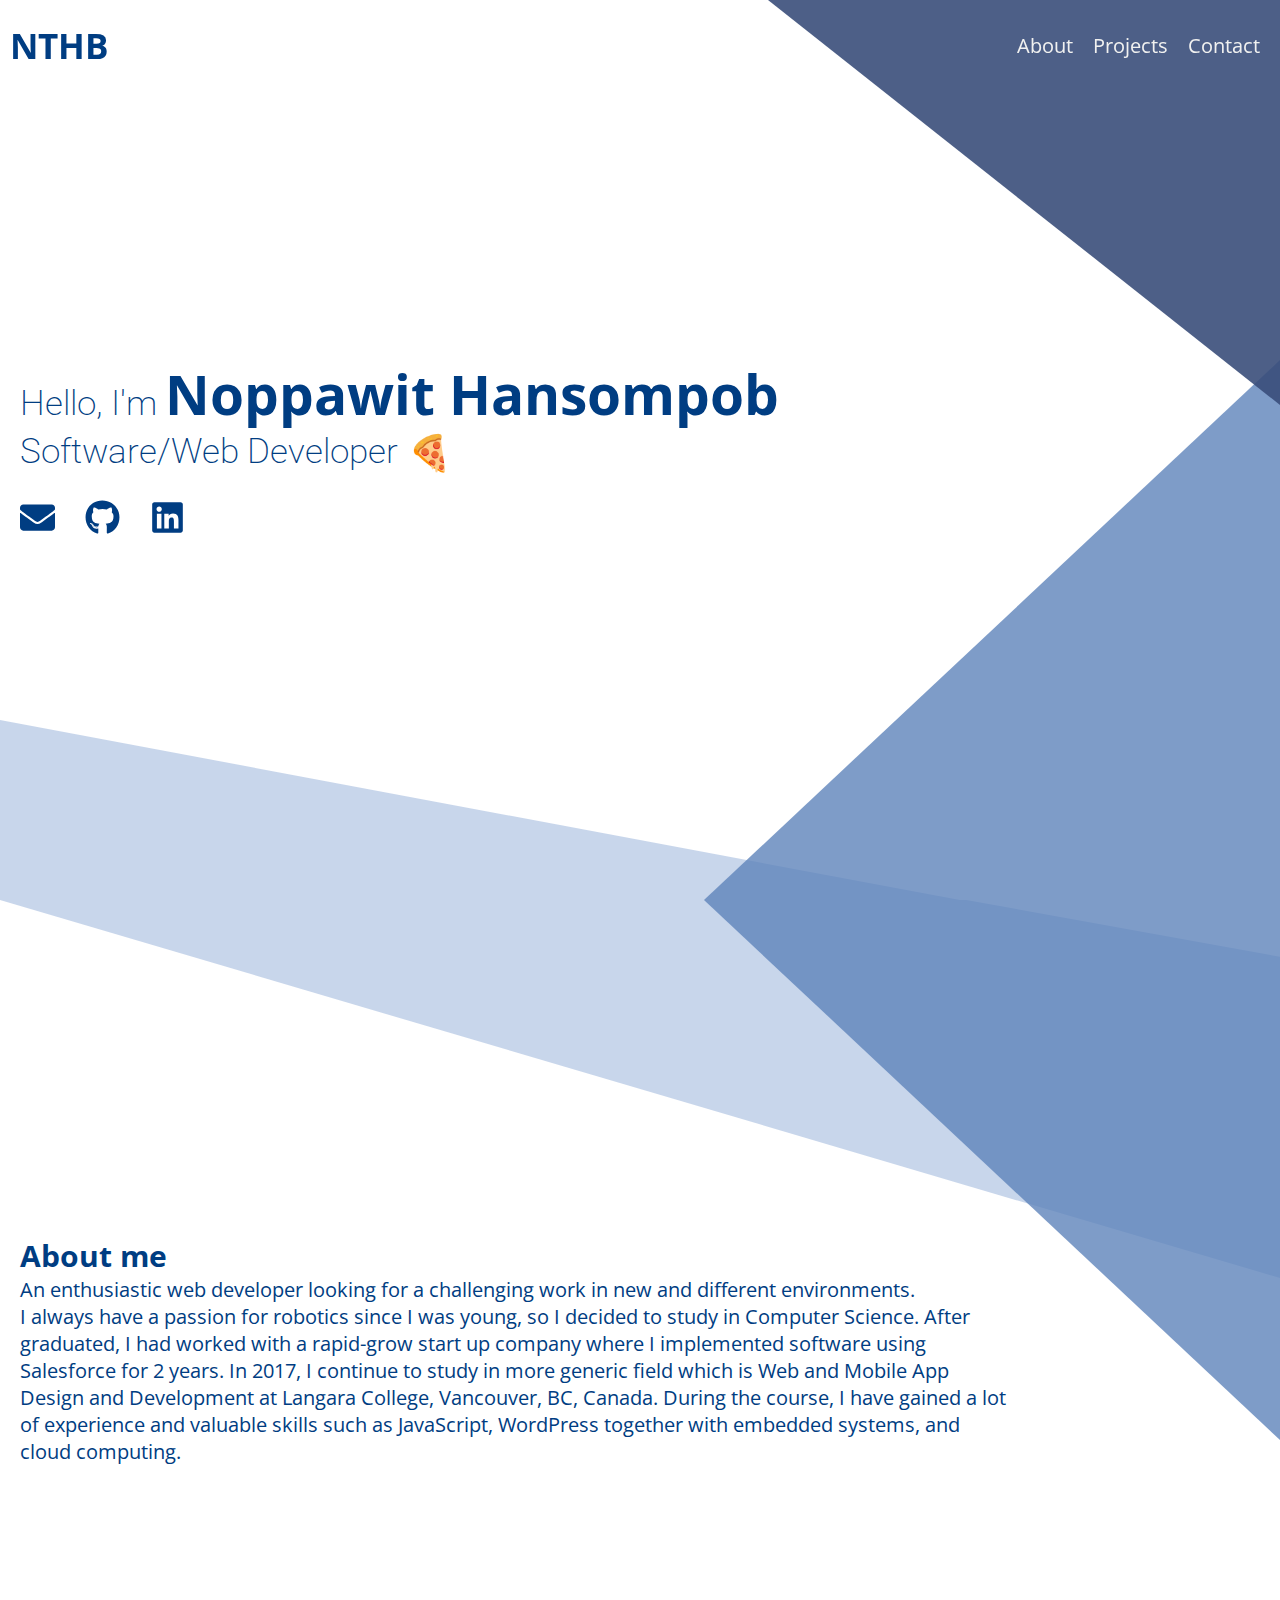
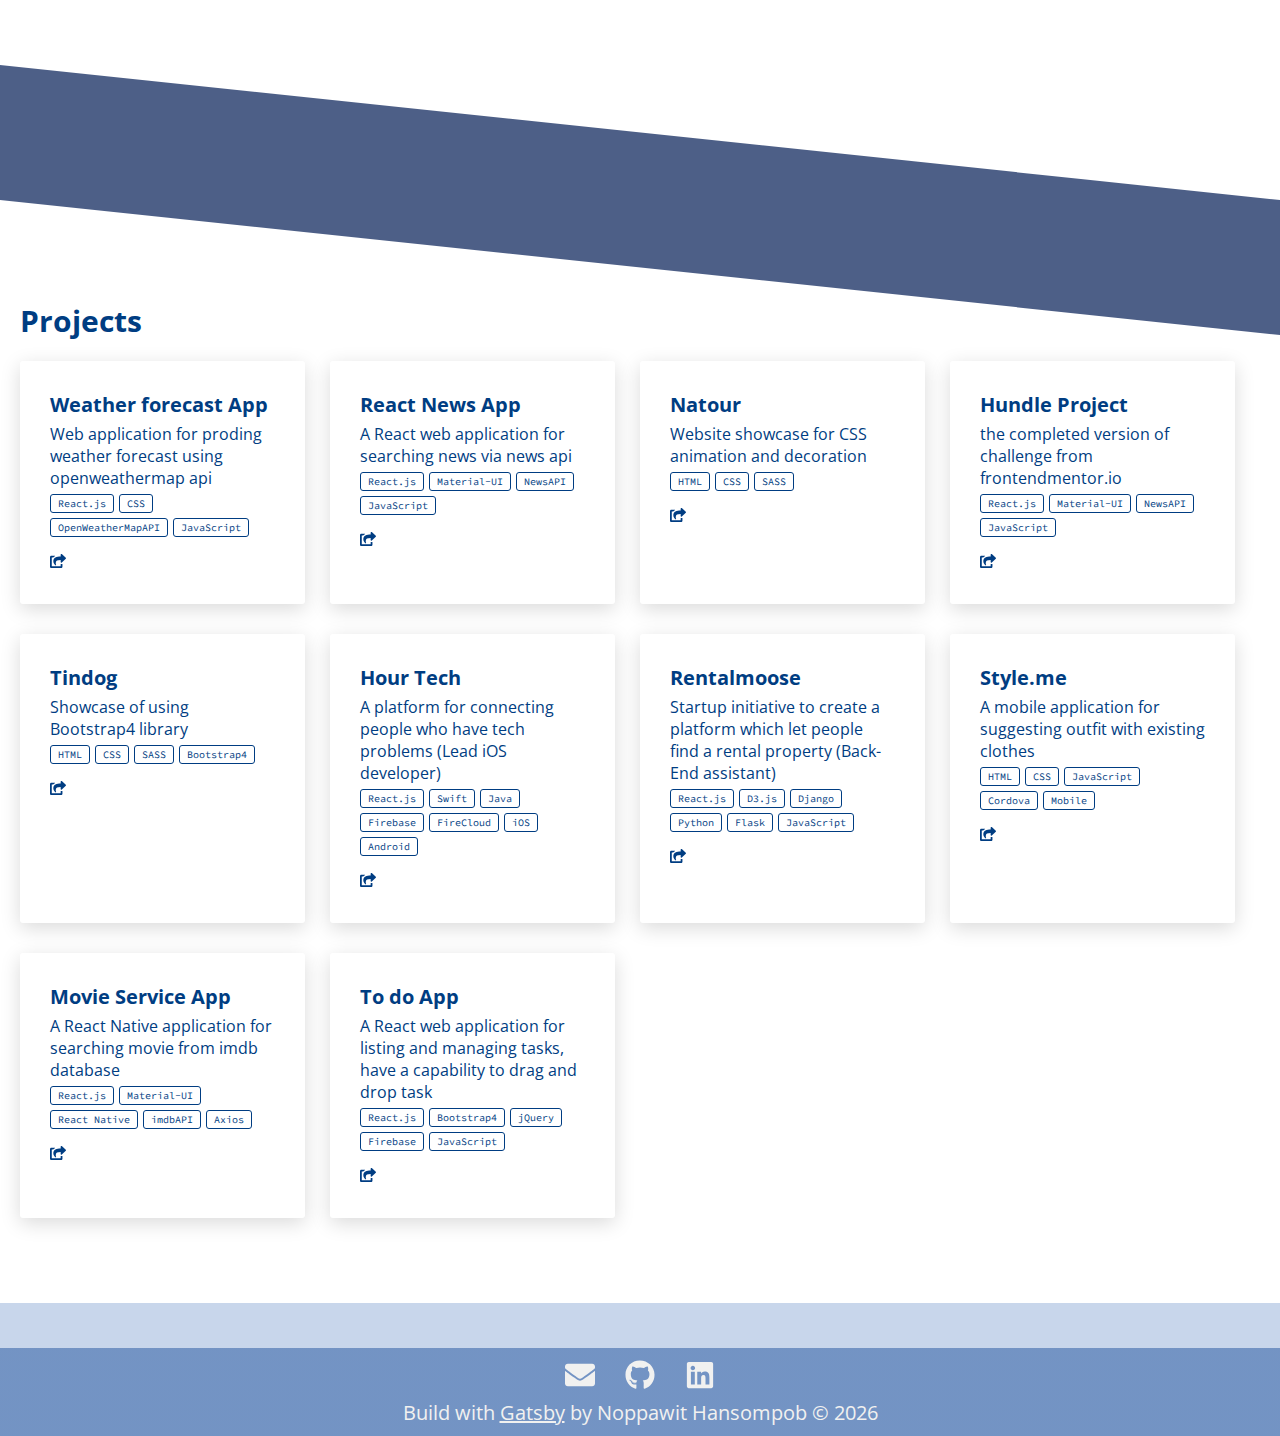
==== commit 07a681b4: "Updates" ====
--- a/index.html
+++ b/index.html
@@ -1 +1 @@
-<!DOCTYPE html><html><head><meta charSet="utf-8"/><meta http-equiv="x-ua-compatible" content="ie=edge"/><meta name="viewport" content="width=device-width, initial-scale=1, shrink-to-fit=no"/><style data-href="/styles.78b8a1f8125e98cc38be.css">@import url(https://fonts.googleapis.com/css?family=Open+Sans:300,400,700|Roboto:300,400,700|Source+Code+Pro&display=swap);.header-module--header--1C-DW{width:100vw;position:fixed;-webkit-transition:all .3s;transition:all .3s;overflow-y:scroll;z-index:2}.header-module--container--2xPcW{display:flex;align-items:center;max-width:1280px;margin:0 auto;padding:1rem;height:10vh}.header-module--title--3_b9J{font-size:3.5rem;flex-grow:2;-webkit-animation-name:header-module--moveInLeft--1pEsN;animation-name:header-module--moveInLeft--1pEsN;-webkit-animation-duration:1s;animation-duration:1s}.header-module--title--3_b9J a{color:#003d82;text-decoration:none}.header-module--nav--woLQT{-webkit-animation-name:header-module--moveInRight--2kRYo;animation-name:header-module--moveInRight--2kRYo;-webkit-animation-duration:1s;animation-duration:1s}.header-module--nav--woLQT ul{list-style:none;display:flex}.header-module--link--1EMsL{text-decoration:none;margin:0 1rem;color:#f1f1f0;font-size:2rem}.header-module--link--1EMsL:hover{-webkit-transform:translateY(-.3rem);transform:translateY(-.3rem)}@-webkit-keyframes header-module--moveInLeft--1pEsN{0%{opacity:0;-webkit-transform:translateX(-10rem);transform:translateX(-10rem)}to{opacity:1;-webkit-transform:translateX(0);transform:translateX(0)}}@keyframes header-module--moveInLeft--1pEsN{0%{opacity:0;-webkit-transform:translateX(-10rem);transform:translateX(-10rem)}to{opacity:1;-webkit-transform:translateX(0);transform:translateX(0)}}@-webkit-keyframes header-module--moveInRight--2kRYo{0%{opacity:0;-webkit-transform:translateX(10rem);transform:translateX(10rem)}to{opacity:1;-webkit-transform:translateX(0);transform:translateX(0)}}@keyframes header-module--moveInRight--2kRYo{0%{opacity:0;-webkit-transform:translateX(10rem);transform:translateX(10rem)}to{opacity:1;-webkit-transform:translateX(0);transform:translateX(0)}}@media only screen and (max-width:480px){.header-module--title--3_b9J{font-size:2rem}ul .header-module--link--1EMsL{font-size:1.6rem}}@media only screen and (max-width:320px){.header-module--title--3_b9J{font-size:1.5rem}ul .header-module--link--1EMsL{font-size:1.2rem}}.socials-module--link--lYXH7{color:#003d82}.socials-module--link--lYXH7:not(:last-child){padding-right:3rem}.intro-module--intro--1sJdD{max-width:1280px;margin:0 auto;height:100vh;font-size:3.5rem;font-family:Roboto,sans-serif;color:#003d82;display:flex;flex-direction:column;justify-content:center;-webkit-animation-name:intro-module--moveInBottom--1SfuO;animation-name:intro-module--moveInBottom--1SfuO;-webkit-animation-duration:.8s;animation-duration:.8s}.intro-module--intro__text--2gfii{font-weight:200;font-size:3.5rem}.intro-module--intro__name--lA3dW{display:inline;font-family:Open Sans,sans-serif;font-weight:700;font-size:5.5rem}.intro-module--subTitle--3sUGK{overflow:hidden;height:4.5rem}.intro-module--subTitle__text--mFZOV{margin:0;float:left;font-size:3.5rem;font-weight:200}.intro-module--subTitle__list--3re0l{list-style:none;margin-top:0;float:left;padding-left:1rem;-webkit-animation-name:intro-module--change--1_eGP;animation-name:intro-module--change--1_eGP;-webkit-animation-duration:10s;animation-duration:10s;-webkit-animation-iteration-count:infinite;animation-iteration-count:infinite}.intro-module--subTitle__list__item--3uz0t{line-height:4.5rem;margin:0}.intro-module--socials--1ui6A{padding-top:2.4rem}@-webkit-keyframes intro-module--change--1_eGP{0%,12.66%,to{-webkit-transform:translateZ(0);transform:translateZ(0)}16.66%,29.32%{-webkit-transform:translate3d(0,-25%,0);transform:translate3d(0,-25%,0)}33.32%,45.98%{-webkit-transform:translate3d(0,-50%,0);transform:translate3d(0,-50%,0)}49.98%,62.64%{-webkit-transform:translate3d(0,-75%,0);transform:translate3d(0,-75%,0)}66.64%,79.3%{-webkit-transform:translate3d(0,-50%,0);transform:translate3d(0,-50%,0)}83.3%,95.96%{-webkit-transform:translate3d(0,-25%,0);transform:translate3d(0,-25%,0)}}@keyframes intro-module--change--1_eGP{0%,12.66%,to{-webkit-transform:translateZ(0);transform:translateZ(0)}16.66%,29.32%{-webkit-transform:translate3d(0,-25%,0);transform:translate3d(0,-25%,0)}33.32%,45.98%{-webkit-transform:translate3d(0,-50%,0);transform:translate3d(0,-50%,0)}49.98%,62.64%{-webkit-transform:translate3d(0,-75%,0);transform:translate3d(0,-75%,0)}66.64%,79.3%{-webkit-transform:translate3d(0,-50%,0);transform:translate3d(0,-50%,0)}83.3%,95.96%{-webkit-transform:translate3d(0,-25%,0);transform:translate3d(0,-25%,0)}}@-webkit-keyframes intro-module--moveInBottom--1SfuO{0%{opacity:0;-webkit-transform:translateY(3rem);transform:translateY(3rem)}to{opacity:1;-webkit-transform:translateY(0);transform:translateY(0)}}@keyframes intro-module--moveInBottom--1SfuO{0%{opacity:0;-webkit-transform:translateY(3rem);transform:translateY(3rem)}to{opacity:1;-webkit-transform:translateY(0);transform:translateY(0)}}@media only screen and (max-width:1280px){.intro-module--intro--1sJdD{padding-left:2rem;padding-right:2rem}}@media only screen and (max-width:768px){.intro-module--intro__text--2gfii{font-size:3rem}.intro-module--intro__name--lA3dW{font-size:4rem}.intro-module--subTitle__text--mFZOV{font-size:3rem}}@media only screen and (max-width:480px){.intro-module--intro__text--2gfii{font-size:2rem}.intro-module--intro__name--lA3dW{font-size:3rem}.intro-module--subTitle__text--mFZOV{font-size:2rem}.intro-module--subTitle__list--3re0l{margin-top:-1rem}.intro-module--subTitle__list__item--3uz0t{font-size:1.5rem}}.about-module--about--3rii2{max-width:1280px;margin:0 auto;height:100vh;color:#003d82;display:flex;flex-direction:column;justify-content:center;-webkit-animation-name:about-module--moveInBottom--2NFLU;animation-name:about-module--moveInBottom--2NFLU;-webkit-animation-duration:.8s;animation-duration:.8s}.about-module--about__title--3ZPfJ{font-size:3rem}.about-module--about__text--3d1gV{font-size:2rem;width:80%}@-webkit-keyframes about-module--moveInBottom--2NFLU{0%{opacity:0;-webkit-transform:translateY(3rem);transform:translateY(3rem)}to{opacity:1;-webkit-transform:translateY(0);transform:translateY(0)}}@keyframes about-module--moveInBottom--2NFLU{0%{opacity:0;-webkit-transform:translateY(3rem);transform:translateY(3rem)}to{opacity:1;-webkit-transform:translateY(0);transform:translateY(0)}}@media only screen and (max-width:1280px){.about-module--about--3rii2{padding-left:2rem;padding-right:2rem}}@media only screen and (max-width:480px){.about-module--about__text--3d1gV{font-size:1.5rem}}@media only screen and (max-width:320px){.about-module--about__text--3d1gV{font-size:1.25rem}}.projectItem-module--projectItem--2vNmi{border-radius:3px;background-color:#fff;box-shadow:0 .5rem 2rem rgba(0,0,0,.15);margin-right:2%;margin-bottom:3rem;flex:23% 1;max-width:23%;padding:3rem;color:#003d82;font-size:1.6rem}.projectItem-module--projectItem__title--eIpUN{font-size:2rem;padding-bottom:.5rem}.projectItem-module--projectItem__description--26k8L{padding-bottom:.5rem}.projectItem-module--projectItem__tag_wrapper--1Pdu3{padding-bottom:1rem;display:flex;flex-wrap:wrap}.projectItem-module--projectItem__tag--3465t{border:1px solid #003d82;border-radius:3px;padding:.2rem .7rem;margin-right:.5rem;margin-bottom:.5rem;font-size:1rem;text-decoration:none;font-family:Source Code Pro,monospace;color:#003d82}.projectItem-module--projectItem__arrow--Y9eHx{text-decoration:none;color:#003d82}@media only screen and (max-width:992px){.projectItem-module--projectItem--2vNmi{flex:31% 1;max-width:31%}}@media only screen and (max-width:768px){.projectItem-module--projectItem--2vNmi{flex:48% 1;max-width:48%}}@media only screen and (max-width:480px){.projectItem-module--projectItem--2vNmi{flex:100% 1;max-width:100%}.projectItem-module--projectItem__title--eIpUN{font-size:1.75rem}.projectItem-module--projectItem__description--26k8L{font-size:1.5rem}}.project-module--project--2lB0N{max-width:1280px;margin:0 auto;min-height:100vh;color:#003d82;display:flex;flex-direction:column;justify-content:center;padding-top:10rem;padding-bottom:10rem}.project-module--project__title--6rf17{font-size:3rem;margin-bottom:2rem}.project-module--project__project_item_wrapper--3TjbC{display:flex;flex-wrap:wrap}@media only screen and (max-width:1280px){.project-module--project--2lB0N{padding-left:2rem;padding-right:2rem}}@media only screen and (max-width:992px){__project_item_wrapper{justify-content:space-evenly}}@media only screen and (max-width:768px){__project_item_wrapper{justify-content:space-evenly}}.copyright-module--copyright--3qv7f{max-width:1280px;margin:0 auto;text-align:center;font-size:3rem;padding:1rem}.copyright-module--copyright__text--79tAM{color:#f1f1f0;font-size:2rem}.copyright-module--copyright--3qv7f a{color:#f1f1f0}@media only screen and (max-width:992px){.copyright-module--copyright__text--79tAM{font-size:1.5rem}}@media only screen and (max-width:480px){.copyright-module--copyright__text--79tAM{font-size:1.25rem}}.layout-module--header--3n1kX{font-family:Open Sans,sans-serif}.layout-module--hero--2k2qP{min-height:100vh;position:relative}.layout-module--hero_left_bottom--1yvpl{position:absolute;bottom:0;z-index:-3;width:75vw;height:20vh;background-color:rgba(194,210,233,.9);-webkit-clip-path:polygon(0 0,100% 100%,0 100%);clip-path:polygon(0 0,100% 100%,0 100%)}.layout-module--hero_right_bottom--2QRju{position:absolute;right:0;bottom:0;z-index:-2;width:45vw;height:60vh;background-color:rgba(94,131,186,.8);-webkit-clip-path:polygon(0 100%,100% 100%,100% 0);clip-path:polygon(0 100%,100% 100%,100% 0)}.layout-module--hero_right_top--3w6QW{position:absolute;right:0;z-index:-1;width:40vw;height:45vh;background-color:rgba(58,78,122,.9);-webkit-clip-path:polygon(0 0,100% 100%,100% 0);clip-path:polygon(0 0,100% 100%,100% 0)}.layout-module--about--3UCnA{min-height:100vh;position:relative}.layout-module--about_left_top--3HfTy{position:absolute;top:0;z-index:-3;width:100%;height:70vh;background-color:rgba(194,210,233,.9);-webkit-clip-path:polygon(0 0,75.5% 0,100% 9%,100% 60%);clip-path:polygon(0 0,75.5% 0,100% 9%,100% 60%)}.layout-module--about_right_bottom--cHo0k{position:absolute;right:0;top:0;z-index:-2;width:45vw;height:60vh;background-color:rgba(94,131,186,.8);-webkit-clip-path:polygon(0 0,100% 100%,100% 0);clip-path:polygon(0 0,100% 100%,100% 0)}.layout-module--about_left_bottom--3124X{position:absolute;bottom:0;z-index:-3;width:100%;height:15vh;background-color:rgba(58,78,122,.9);-webkit-clip-path:polygon(0 0,100% 100%,0 100%);clip-path:polygon(0 0,100% 100%,0 100%)}.layout-module--projects--1qJX0{min-height:100vh;position:relative}.layout-module--project_left_top--3bD1i{position:absolute;top:0;z-index:-3;width:100%;height:15vh;background-color:rgba(58,78,122,.9);-webkit-clip-path:polygon(0 0,100% 100%,100% 0);clip-path:polygon(0 0,100% 100%,100% 0)}.layout-module--project_bottom_dark--35dks{position:absolute;bottom:0;z-index:-2;width:100%;height:5vh;background-color:rgba(94,131,186,.8)}.layout-module--project_bottom_light--3nxWi{position:absolute;bottom:0;z-index:-3;width:100%;height:5vh;background-color:rgba(194,210,233,.9)}.layout-module--footer--1hz3q{background:-webkit-gradient(linear,left top,left bottom,from(rgba(94,131,186,.8)),to(rgba(94,131,186,.8)));background:linear-gradient(rgba(94,131,186,.8),rgba(94,131,186,.8));background-color:rgba(194,210,233,.9)}.layout-module--footer__wrapper--3px19{max-width:1280px;margin:0 auto;text-align:center;font-size:3rem;padding:1rem}@media only screen and (max-width:768px){.layout-module--hero_right_top--3w6QW{width:55vw}}@media only screen and (max-width:480px){.layout-module--hero_right_top--3w6QW{width:70vw}}*,:after,:before{margin:0;padding:0;box-sizing:inherit}html{font-size:62.5%}body{box-sizing:border-box}</style><meta name="generator" content="Gatsby 2.17.11"/><link rel="icon" href="/icons/icon-48x48.png?v=6074f19d7136d850f229e6cacece531a"/><link rel="manifest" href="/manifest.webmanifest"/><meta name="theme-color" content="#663399"/><link rel="apple-touch-icon" sizes="48x48" href="/icons/icon-48x48.png?v=6074f19d7136d850f229e6cacece531a"/><link rel="apple-touch-icon" sizes="72x72" href="/icons/icon-72x72.png?v=6074f19d7136d850f229e6cacece531a"/><link rel="apple-touch-icon" sizes="96x96" href="/icons/icon-96x96.png?v=6074f19d7136d850f229e6cacece531a"/><link rel="apple-touch-icon" sizes="144x144" href="/icons/icon-144x144.png?v=6074f19d7136d850f229e6cacece531a"/><link rel="apple-touch-icon" sizes="192x192" href="/icons/icon-192x192.png?v=6074f19d7136d850f229e6cacece531a"/><link rel="apple-touch-icon" sizes="256x256" href="/icons/icon-256x256.png?v=6074f19d7136d850f229e6cacece531a"/><link rel="apple-touch-icon" sizes="384x384" href="/icons/icon-384x384.png?v=6074f19d7136d850f229e6cacece531a"/><link rel="apple-touch-icon" sizes="512x512" href="/icons/icon-512x512.png?v=6074f19d7136d850f229e6cacece531a"/><link as="script" rel="preload" href="/webpack-runtime-29e8b45b6d153dbfad7f.js"/><link as="script" rel="preload" href="/commons-889cded3a0fb05abd1af.js"/><link as="script" rel="preload" href="/app-8b9d5ef2c9ebdd11cc8b.js"/><link as="script" rel="preload" href="/styles-07444b0dcaee5b56a5a3.js"/><link as="script" rel="preload" href="/component---src-pages-index-js-9b6a76b818c1e8e58a98.js"/><link as="fetch" rel="preload" href="/page-data/index/page-data.json" crossorigin="anonymous"/></head><body><noscript id="gatsby-noscript">This app works best with JavaScript enabled.</noscript><div id="___gatsby"><div style="outline:none" tabindex="-1" role="group" id="gatsby-focus-wrapper"><div><div class="layout-module--header--3n1kX"><section class="layout-module--hero--2k2qP"><div><div class="layout-module--hero_left_bottom--1yvpl"> </div><div class="layout-module--hero_right_bottom--2QRju"> </div><div class="layout-module--hero_right_top--3w6QW"> </div></div><header class="header-module--header--1C-DW" id="navbar"><div class="header-module--container--2xPcW"><h2 class="header-module--title--3_b9J"><a href="/" id="logo">NTHB</a></h2><nav class="header-module--nav--woLQT"><ul><li><a href="#about" class="header-module--link--1EMsL">About</a></li><li><a href="#projects" class="header-module--link--1EMsL">Projects</a></li><li><a href="#contact" class="header-module--link--1EMsL">Contact</a></li></ul></nav></div></header><div class="intro-module--intro--1sJdD"><div><div class="intro-module--intro__text--2gfii">Hello, I&#x27;m <h1 class="intro-module--intro__name--lA3dW">Noppawit Hansompob</h1></div></div><div><div class="intro-module--subTitle--3sUGK"><h2 class="intro-module--subTitle__text--mFZOV">Software/Web Developer</h2><ul class="intro-module--subTitle__list--3re0l"><li class="intro-module--subTitle__list__item--3uz0t"><span role="img" aria-label="pizza">🍕</span></li><li class="intro-module--subTitle__list__item--3uz0t"><span role="img" aria-label="icecream">🍦</span></li><li class="intro-module--subTitle__list__item--3uz0t"><span role="img" aria-label="car">🚗</span></li><li class="intro-module--subTitle__list__item--3uz0t"><span role="img" aria-label="sakura">🌸</span></li></ul></div></div><div class="intro-module--socials--1ui6A"><div><a href="/" class="socials-module--link--lYXH7"><svg stroke="currentColor" fill="currentColor" stroke-width="0" viewBox="0 0 512 512" height="1em" width="1em" xmlns="http://www.w3.org/2000/svg"><path d="M502.3 190.8c3.9-3.1 9.7-.2 9.7 4.7V400c0 26.5-21.5 48-48 48H48c-26.5 0-48-21.5-48-48V195.6c0-5 5.7-7.8 9.7-4.7 22.4 17.4 52.1 39.5 154.1 113.6 21.1 15.4 56.7 47.8 92.2 47.6 35.7.3 72-32.8 92.3-47.6 102-74.1 131.6-96.3 154-113.7zM256 320c23.2.4 56.6-29.2 73.4-41.4 132.7-96.3 142.8-104.7 173.4-128.7 5.8-4.5 9.2-11.5 9.2-18.9v-19c0-26.5-21.5-48-48-48H48C21.5 64 0 85.5 0 112v19c0 7.4 3.4 14.3 9.2 18.9 30.6 23.9 40.7 32.4 173.4 128.7 16.8 12.2 50.2 41.8 73.4 41.4z"></path></svg></a><a href="https://github.com/NTHB" class="socials-module--link--lYXH7"><svg stroke="currentColor" fill="currentColor" stroke-width="0" viewBox="0 0 496 512" height="1em" width="1em" xmlns="http://www.w3.org/2000/svg"><path d="M165.9 397.4c0 2-2.3 3.6-5.2 3.6-3.3.3-5.6-1.3-5.6-3.6 0-2 2.3-3.6 5.2-3.6 3-.3 5.6 1.3 5.6 3.6zm-31.1-4.5c-.7 2 1.3 4.3 4.3 4.9 2.6 1 5.6 0 6.2-2s-1.3-4.3-4.3-5.2c-2.6-.7-5.5.3-6.2 2.3zm44.2-1.7c-2.9.7-4.9 2.6-4.6 4.9.3 2 2.9 3.3 5.9 2.6 2.9-.7 4.9-2.6 4.6-4.6-.3-1.9-3-3.2-5.9-2.9zM244.8 8C106.1 8 0 113.3 0 252c0 110.9 69.8 205.8 169.5 239.2 12.8 2.3 17.3-5.6 17.3-12.1 0-6.2-.3-40.4-.3-61.4 0 0-70 15-84.7-29.8 0 0-11.4-29.1-27.8-36.6 0 0-22.9-15.7 1.6-15.4 0 0 24.9 2 38.6 25.8 21.9 38.6 58.6 27.5 72.9 20.9 2.3-16 8.8-27.1 16-33.7-55.9-6.2-112.3-14.3-112.3-110.5 0-27.5 7.6-41.3 23.6-58.9-2.6-6.5-11.1-33.3 2.6-67.9 20.9-6.5 69 27 69 27 20-5.6 41.5-8.5 62.8-8.5s42.8 2.9 62.8 8.5c0 0 48.1-33.6 69-27 13.7 34.7 5.2 61.4 2.6 67.9 16 17.7 25.8 31.5 25.8 58.9 0 96.5-58.9 104.2-114.8 110.5 9.2 7.9 17 22.9 17 46.4 0 33.7-.3 75.4-.3 83.6 0 6.5 4.6 14.4 17.3 12.1C428.2 457.8 496 362.9 496 252 496 113.3 383.5 8 244.8 8zM97.2 352.9c-1.3 1-1 3.3.7 5.2 1.6 1.6 3.9 2.3 5.2 1 1.3-1 1-3.3-.7-5.2-1.6-1.6-3.9-2.3-5.2-1zm-10.8-8.1c-.7 1.3.3 2.9 2.3 3.9 1.6 1 3.6.7 4.3-.7.7-1.3-.3-2.9-2.3-3.9-2-.6-3.6-.3-4.3.7zm32.4 35.6c-1.6 1.3-1 4.3 1.3 6.2 2.3 2.3 5.2 2.6 6.5 1 1.3-1.3.7-4.3-1.3-6.2-2.2-2.3-5.2-2.6-6.5-1zm-11.4-14.7c-1.6 1-1.6 3.6 0 5.9 1.6 2.3 4.3 3.3 5.6 2.3 1.6-1.3 1.6-3.9 0-6.2-1.4-2.3-4-3.3-5.6-2z"></path></svg></a><a href="https://www.linkedin.com/in/noppawith/" class="socials-module--link--lYXH7"><svg stroke="currentColor" fill="currentColor" stroke-width="0" viewBox="0 0 448 512" height="1em" width="1em" xmlns="http://www.w3.org/2000/svg"><path d="M416 32H31.9C14.3 32 0 46.5 0 64.3v383.4C0 465.5 14.3 480 31.9 480H416c17.6 0 32-14.5 32-32.3V64.3c0-17.8-14.4-32.3-32-32.3zM135.4 416H69V202.2h66.5V416zm-33.2-243c-21.3 0-38.5-17.3-38.5-38.5S80.9 96 102.2 96c21.2 0 38.5 17.3 38.5 38.5 0 21.3-17.2 38.5-38.5 38.5zm282.1 243h-66.4V312c0-24.8-.5-56.7-34.5-56.7-34.6 0-39.9 27-39.9 54.9V416h-66.4V202.2h63.7v29.2h.9c8.9-16.8 30.6-34.5 62.9-34.5 67.2 0 79.7 44.3 79.7 101.9V416z"></path></svg></a></div></div></div></section><section class="layout-module--about--3UCnA" id="about"><div><div class="layout-module--about_left_top--3HfTy"> </div><div class="layout-module--about_right_bottom--cHo0k"> </div><div class="layout-module--about_left_bottom--3124X"> </div></div><div class="about-module--about--3rii2" id="about"><h3 class="about-module--about__title--3ZPfJ">About me</h3><p class="about-module--about__text--3d1gV">An enthusiastic web developer looking for a challenging work in new and different environments.</p><p class="about-module--about__text--3d1gV">I always have a passion for robotics since I was young, so I decided to study in Computer Science. After graduated, I had worked with a rapid-grow start up company where I implemented software using Salesforce for 2 years. In 2017, I continue to study in more generic field which is Web and Mobile App Design and Development at Langara College, Vancouver, BC, Canada. During the course, I have gained a lot of experience and valuable skills such as JavaScript, WordPress together with embedded systems, and cloud computing.</p></div></section><section class="layout-module--projects--1qJX0" id="projects"><div><div class="layout-module--project_bottom_light--3nxWi"> </div><div class="layout-module--project_left_top--3bD1i"> </div></div><div class="project-module--project--2lB0N"><h3 class="project-module--project__title--6rf17">Projects</h3><div class="project-module--project__project_item_wrapper--3TjbC"><div class="projectItem-module--projectItem--2vNmi"><h4 class="projectItem-module--projectItem__title--eIpUN">React News App</h4><p class="projectItem-module--projectItem__description--26k8L">A React web application for searching news via news api</p><div class="projectItem-module--projectItem__tag_wrapper--1Pdu3"><a href="/" class="projectItem-module--projectItem__tag--3465t">React.js</a><a href="/" class="projectItem-module--projectItem__tag--3465t">Material-UI</a><a href="/" class="projectItem-module--projectItem__tag--3465t">NewsAPI</a><a href="/" class="projectItem-module--projectItem__tag--3465t">JavaScript</a></div><a href="https://nthb.github.io/news-app/" target="_blank" rel="noopener noreferrer" class="projectItem-module--projectItem__arrow--Y9eHx"><svg stroke="currentColor" fill="currentColor" stroke-width="0" viewBox="0 0 576 512" height="1em" width="1em" xmlns="http://www.w3.org/2000/svg"><path d="M568.482 177.448L424.479 313.433C409.3 327.768 384 317.14 384 295.985v-71.963c-144.575.97-205.566 35.113-164.775 171.353 4.483 14.973-12.846 26.567-25.006 17.33C155.252 383.105 120 326.488 120 269.339c0-143.937 117.599-172.5 264-173.312V24.012c0-21.174 25.317-31.768 40.479-17.448l144.003 135.988c10.02 9.463 10.028 25.425 0 34.896zM384 379.128V448H64V128h50.916a11.99 11.99 0 0 0 8.648-3.693c14.953-15.568 32.237-27.89 51.014-37.676C185.708 80.83 181.584 64 169.033 64H48C21.49 64 0 85.49 0 112v352c0 26.51 21.49 48 48 48h352c26.51 0 48-21.49 48-48v-88.806c0-8.288-8.197-14.066-16.011-11.302a71.83 71.83 0 0 1-34.189 3.377c-7.27-1.046-13.8 4.514-13.8 11.859z"></path></svg></a></div><div class="projectItem-module--projectItem--2vNmi"><h4 class="projectItem-module--projectItem__title--eIpUN">Hour Tech</h4><p class="projectItem-module--projectItem__description--26k8L">A platform for connecting people who have tech problems (Lead iOS developer)</p><div class="projectItem-module--projectItem__tag_wrapper--1Pdu3"><a href="/" class="projectItem-module--projectItem__tag--3465t">React.js</a><a href="/" class="projectItem-module--projectItem__tag--3465t">Swift</a><a href="/" class="projectItem-module--projectItem__tag--3465t">Java</a><a href="/" class="projectItem-module--projectItem__tag--3465t">Firebase</a><a href="/" class="projectItem-module--projectItem__tag--3465t">FireCloud</a><a href="/" class="projectItem-module--projectItem__tag--3465t">iOS</a><a href="/" class="projectItem-module--projectItem__tag--3465t">Android</a></div><a href="https://hourtech.ca/" target="_blank" rel="noopener noreferrer" class="projectItem-module--projectItem__arrow--Y9eHx"><svg stroke="currentColor" fill="currentColor" stroke-width="0" viewBox="0 0 576 512" height="1em" width="1em" xmlns="http://www.w3.org/2000/svg"><path d="M568.482 177.448L424.479 313.433C409.3 327.768 384 317.14 384 295.985v-71.963c-144.575.97-205.566 35.113-164.775 171.353 4.483 14.973-12.846 26.567-25.006 17.33C155.252 383.105 120 326.488 120 269.339c0-143.937 117.599-172.5 264-173.312V24.012c0-21.174 25.317-31.768 40.479-17.448l144.003 135.988c10.02 9.463 10.028 25.425 0 34.896zM384 379.128V448H64V128h50.916a11.99 11.99 0 0 0 8.648-3.693c14.953-15.568 32.237-27.89 51.014-37.676C185.708 80.83 181.584 64 169.033 64H48C21.49 64 0 85.49 0 112v352c0 26.51 21.49 48 48 48h352c26.51 0 48-21.49 48-48v-88.806c0-8.288-8.197-14.066-16.011-11.302a71.83 71.83 0 0 1-34.189 3.377c-7.27-1.046-13.8 4.514-13.8 11.859z"></path></svg></a></div><div class="projectItem-module--projectItem--2vNmi"><h4 class="projectItem-module--projectItem__title--eIpUN">Rentalmoose</h4><p class="projectItem-module--projectItem__description--26k8L">Startup initiative to create a platform which let people find a rental property (Back-End assistant)</p><div class="projectItem-module--projectItem__tag_wrapper--1Pdu3"><a href="/" class="projectItem-module--projectItem__tag--3465t">React.js</a><a href="/" class="projectItem-module--projectItem__tag--3465t">D3.js</a><a href="/" class="projectItem-module--projectItem__tag--3465t">Django</a><a href="/" class="projectItem-module--projectItem__tag--3465t">Python</a><a href="/" class="projectItem-module--projectItem__tag--3465t">Flask</a><a href="/" class="projectItem-module--projectItem__tag--3465t">JavaScript</a></div><a href="https://www.therentalmoose.com/" target="_blank" rel="noopener noreferrer" class="projectItem-module--projectItem__arrow--Y9eHx"><svg stroke="currentColor" fill="currentColor" stroke-width="0" viewBox="0 0 576 512" height="1em" width="1em" xmlns="http://www.w3.org/2000/svg"><path d="M568.482 177.448L424.479 313.433C409.3 327.768 384 317.14 384 295.985v-71.963c-144.575.97-205.566 35.113-164.775 171.353 4.483 14.973-12.846 26.567-25.006 17.33C155.252 383.105 120 326.488 120 269.339c0-143.937 117.599-172.5 264-173.312V24.012c0-21.174 25.317-31.768 40.479-17.448l144.003 135.988c10.02 9.463 10.028 25.425 0 34.896zM384 379.128V448H64V128h50.916a11.99 11.99 0 0 0 8.648-3.693c14.953-15.568 32.237-27.89 51.014-37.676C185.708 80.83 181.584 64 169.033 64H48C21.49 64 0 85.49 0 112v352c0 26.51 21.49 48 48 48h352c26.51 0 48-21.49 48-48v-88.806c0-8.288-8.197-14.066-16.011-11.302a71.83 71.83 0 0 1-34.189 3.377c-7.27-1.046-13.8 4.514-13.8 11.859z"></path></svg></a></div><div class="projectItem-module--projectItem--2vNmi"><h4 class="projectItem-module--projectItem__title--eIpUN">Style.me</h4><p class="projectItem-module--projectItem__description--26k8L">A mobile application for suggesting outfit with existing clothes</p><div class="projectItem-module--projectItem__tag_wrapper--1Pdu3"><a href="/" class="projectItem-module--projectItem__tag--3465t">HTML</a><a href="/" class="projectItem-module--projectItem__tag--3465t">CSS</a><a href="/" class="projectItem-module--projectItem__tag--3465t">JavaScript</a><a href="/" class="projectItem-module--projectItem__tag--3465t">Cordova</a><a href="/" class="projectItem-module--projectItem__tag--3465t">Mobile</a></div><a href="https://raw.githubusercontent.com/NTHB/portfolio/master/resources/images/project/styleme-project.jpg" target="_blank" rel="noopener noreferrer" class="projectItem-module--projectItem__arrow--Y9eHx"><svg stroke="currentColor" fill="currentColor" stroke-width="0" viewBox="0 0 576 512" height="1em" width="1em" xmlns="http://www.w3.org/2000/svg"><path d="M568.482 177.448L424.479 313.433C409.3 327.768 384 317.14 384 295.985v-71.963c-144.575.97-205.566 35.113-164.775 171.353 4.483 14.973-12.846 26.567-25.006 17.33C155.252 383.105 120 326.488 120 269.339c0-143.937 117.599-172.5 264-173.312V24.012c0-21.174 25.317-31.768 40.479-17.448l144.003 135.988c10.02 9.463 10.028 25.425 0 34.896zM384 379.128V448H64V128h50.916a11.99 11.99 0 0 0 8.648-3.693c14.953-15.568 32.237-27.89 51.014-37.676C185.708 80.83 181.584 64 169.033 64H48C21.49 64 0 85.49 0 112v352c0 26.51 21.49 48 48 48h352c26.51 0 48-21.49 48-48v-88.806c0-8.288-8.197-14.066-16.011-11.302a71.83 71.83 0 0 1-34.189 3.377c-7.27-1.046-13.8 4.514-13.8 11.859z"></path></svg></a></div><div class="projectItem-module--projectItem--2vNmi"><h4 class="projectItem-module--projectItem__title--eIpUN">Movie Service App</h4><p class="projectItem-module--projectItem__description--26k8L">A React Native application for searching movie from imdb database</p><div class="projectItem-module--projectItem__tag_wrapper--1Pdu3"><a href="/" class="projectItem-module--projectItem__tag--3465t">React.js</a><a href="/" class="projectItem-module--projectItem__tag--3465t">Material-UI</a><a href="/" class="projectItem-module--projectItem__tag--3465t">React Native</a><a href="/" class="projectItem-module--projectItem__tag--3465t">imdbAPI</a><a href="/" class="projectItem-module--projectItem__tag--3465t">Axios</a></div><a href="https://github.com/NTHB/movie-app" target="_blank" rel="noopener noreferrer" class="projectItem-module--projectItem__arrow--Y9eHx"><svg stroke="currentColor" fill="currentColor" stroke-width="0" viewBox="0 0 576 512" height="1em" width="1em" xmlns="http://www.w3.org/2000/svg"><path d="M568.482 177.448L424.479 313.433C409.3 327.768 384 317.14 384 295.985v-71.963c-144.575.97-205.566 35.113-164.775 171.353 4.483 14.973-12.846 26.567-25.006 17.33C155.252 383.105 120 326.488 120 269.339c0-143.937 117.599-172.5 264-173.312V24.012c0-21.174 25.317-31.768 40.479-17.448l144.003 135.988c10.02 9.463 10.028 25.425 0 34.896zM384 379.128V448H64V128h50.916a11.99 11.99 0 0 0 8.648-3.693c14.953-15.568 32.237-27.89 51.014-37.676C185.708 80.83 181.584 64 169.033 64H48C21.49 64 0 85.49 0 112v352c0 26.51 21.49 48 48 48h352c26.51 0 48-21.49 48-48v-88.806c0-8.288-8.197-14.066-16.011-11.302a71.83 71.83 0 0 1-34.189 3.377c-7.27-1.046-13.8 4.514-13.8 11.859z"></path></svg></a></div><div class="projectItem-module--projectItem--2vNmi"><h4 class="projectItem-module--projectItem__title--eIpUN">To do App</h4><p class="projectItem-module--projectItem__description--26k8L">A React web application for listing and managing tasks, have a capability to drag and drop task</p><div class="projectItem-module--projectItem__tag_wrapper--1Pdu3"><a href="/" class="projectItem-module--projectItem__tag--3465t">React.js</a><a href="/" class="projectItem-module--projectItem__tag--3465t">Bootstrap4</a><a href="/" class="projectItem-module--projectItem__tag--3465t">jQuery</a><a href="/" class="projectItem-module--projectItem__tag--3465t">Firebase</a><a href="/" class="projectItem-module--projectItem__tag--3465t">JavaScript</a></div><a href="https://github.com/NTHB/todo-react" target="_blank" rel="noopener noreferrer" class="projectItem-module--projectItem__arrow--Y9eHx"><svg stroke="currentColor" fill="currentColor" stroke-width="0" viewBox="0 0 576 512" height="1em" width="1em" xmlns="http://www.w3.org/2000/svg"><path d="M568.482 177.448L424.479 313.433C409.3 327.768 384 317.14 384 295.985v-71.963c-144.575.97-205.566 35.113-164.775 171.353 4.483 14.973-12.846 26.567-25.006 17.33C155.252 383.105 120 326.488 120 269.339c0-143.937 117.599-172.5 264-173.312V24.012c0-21.174 25.317-31.768 40.479-17.448l144.003 135.988c10.02 9.463 10.028 25.425 0 34.896zM384 379.128V448H64V128h50.916a11.99 11.99 0 0 0 8.648-3.693c14.953-15.568 32.237-27.89 51.014-37.676C185.708 80.83 181.584 64 169.033 64H48C21.49 64 0 85.49 0 112v352c0 26.51 21.49 48 48 48h352c26.51 0 48-21.49 48-48v-88.806c0-8.288-8.197-14.066-16.011-11.302a71.83 71.83 0 0 1-34.189 3.377c-7.27-1.046-13.8 4.514-13.8 11.859z"></path></svg></a></div></div></div></section><section class="layout-module--footer--1hz3q" id="contact"><div class="copyright-module--copyright--3qv7f"><div><a href="/" class="socials-module--link--lYXH7"><svg stroke="currentColor" fill="currentColor" stroke-width="0" viewBox="0 0 512 512" height="1em" width="1em" xmlns="http://www.w3.org/2000/svg"><path d="M502.3 190.8c3.9-3.1 9.7-.2 9.7 4.7V400c0 26.5-21.5 48-48 48H48c-26.5 0-48-21.5-48-48V195.6c0-5 5.7-7.8 9.7-4.7 22.4 17.4 52.1 39.5 154.1 113.6 21.1 15.4 56.7 47.8 92.2 47.6 35.7.3 72-32.8 92.3-47.6 102-74.1 131.6-96.3 154-113.7zM256 320c23.2.4 56.6-29.2 73.4-41.4 132.7-96.3 142.8-104.7 173.4-128.7 5.8-4.5 9.2-11.5 9.2-18.9v-19c0-26.5-21.5-48-48-48H48C21.5 64 0 85.5 0 112v19c0 7.4 3.4 14.3 9.2 18.9 30.6 23.9 40.7 32.4 173.4 128.7 16.8 12.2 50.2 41.8 73.4 41.4z"></path></svg></a><a href="https://github.com/NTHB" class="socials-module--link--lYXH7"><svg stroke="currentColor" fill="currentColor" stroke-width="0" viewBox="0 0 496 512" height="1em" width="1em" xmlns="http://www.w3.org/2000/svg"><path d="M165.9 397.4c0 2-2.3 3.6-5.2 3.6-3.3.3-5.6-1.3-5.6-3.6 0-2 2.3-3.6 5.2-3.6 3-.3 5.6 1.3 5.6 3.6zm-31.1-4.5c-.7 2 1.3 4.3 4.3 4.9 2.6 1 5.6 0 6.2-2s-1.3-4.3-4.3-5.2c-2.6-.7-5.5.3-6.2 2.3zm44.2-1.7c-2.9.7-4.9 2.6-4.6 4.9.3 2 2.9 3.3 5.9 2.6 2.9-.7 4.9-2.6 4.6-4.6-.3-1.9-3-3.2-5.9-2.9zM244.8 8C106.1 8 0 113.3 0 252c0 110.9 69.8 205.8 169.5 239.2 12.8 2.3 17.3-5.6 17.3-12.1 0-6.2-.3-40.4-.3-61.4 0 0-70 15-84.7-29.8 0 0-11.4-29.1-27.8-36.6 0 0-22.9-15.7 1.6-15.4 0 0 24.9 2 38.6 25.8 21.9 38.6 58.6 27.5 72.9 20.9 2.3-16 8.8-27.1 16-33.7-55.9-6.2-112.3-14.3-112.3-110.5 0-27.5 7.6-41.3 23.6-58.9-2.6-6.5-11.1-33.3 2.6-67.9 20.9-6.5 69 27 69 27 20-5.6 41.5-8.5 62.8-8.5s42.8 2.9 62.8 8.5c0 0 48.1-33.6 69-27 13.7 34.7 5.2 61.4 2.6 67.9 16 17.7 25.8 31.5 25.8 58.9 0 96.5-58.9 104.2-114.8 110.5 9.2 7.9 17 22.9 17 46.4 0 33.7-.3 75.4-.3 83.6 0 6.5 4.6 14.4 17.3 12.1C428.2 457.8 496 362.9 496 252 496 113.3 383.5 8 244.8 8zM97.2 352.9c-1.3 1-1 3.3.7 5.2 1.6 1.6 3.9 2.3 5.2 1 1.3-1 1-3.3-.7-5.2-1.6-1.6-3.9-2.3-5.2-1zm-10.8-8.1c-.7 1.3.3 2.9 2.3 3.9 1.6 1 3.6.7 4.3-.7.7-1.3-.3-2.9-2.3-3.9-2-.6-3.6-.3-4.3.7zm32.4 35.6c-1.6 1.3-1 4.3 1.3 6.2 2.3 2.3 5.2 2.6 6.5 1 1.3-1.3.7-4.3-1.3-6.2-2.2-2.3-5.2-2.6-6.5-1zm-11.4-14.7c-1.6 1-1.6 3.6 0 5.9 1.6 2.3 4.3 3.3 5.6 2.3 1.6-1.3 1.6-3.9 0-6.2-1.4-2.3-4-3.3-5.6-2z"></path></svg></a><a href="https://www.linkedin.com/in/noppawith/" class="socials-module--link--lYXH7"><svg stroke="currentColor" fill="currentColor" stroke-width="0" viewBox="0 0 448 512" height="1em" width="1em" xmlns="http://www.w3.org/2000/svg"><path d="M416 32H31.9C14.3 32 0 46.5 0 64.3v383.4C0 465.5 14.3 480 31.9 480H416c17.6 0 32-14.5 32-32.3V64.3c0-17.8-14.4-32.3-32-32.3zM135.4 416H69V202.2h66.5V416zm-33.2-243c-21.3 0-38.5-17.3-38.5-38.5S80.9 96 102.2 96c21.2 0 38.5 17.3 38.5 38.5 0 21.3-17.2 38.5-38.5 38.5zm282.1 243h-66.4V312c0-24.8-.5-56.7-34.5-56.7-34.6 0-39.9 27-39.9 54.9V416h-66.4V202.2h63.7v29.2h.9c8.9-16.8 30.6-34.5 62.9-34.5 67.2 0 79.7 44.3 79.7 101.9V416z"></path></svg></a></div><p class="copyright-module--copyright__text--79tAM">Build with <a href="https://www.gatsbyjs.org/">Gatsby</a> by Noppawit Hansompob © <!-- -->2019</p></div></section></div></div></div></div><script id="gatsby-script-loader">/*<![CDATA[*/window.pagePath="/";/*]]>*/</script><script id="gatsby-chunk-mapping">/*<![CDATA[*/window.___chunkMapping={"app":["/app-8b9d5ef2c9ebdd11cc8b.js"],"component---src-pages-experience-js":["/component---src-pages-experience-js-3d503895e68dfbbe157d.js"],"component---src-pages-index-js":["/component---src-pages-index-js-9b6a76b818c1e8e58a98.js"]};/*]]>*/</script><script src="/component---src-pages-index-js-9b6a76b818c1e8e58a98.js" async=""></script><script src="/styles-07444b0dcaee5b56a5a3.js" async=""></script><script src="/app-8b9d5ef2c9ebdd11cc8b.js" async=""></script><script src="/commons-889cded3a0fb05abd1af.js" async=""></script><script src="/webpack-runtime-29e8b45b6d153dbfad7f.js" async=""></script></body></html>+<!DOCTYPE html><html><head><meta charSet="utf-8"/><meta http-equiv="x-ua-compatible" content="ie=edge"/><meta name="viewport" content="width=device-width, initial-scale=1, shrink-to-fit=no"/><style data-href="/styles.78b8a1f8125e98cc38be.css">@import url(https://fonts.googleapis.com/css?family=Open+Sans:300,400,700|Roboto:300,400,700|Source+Code+Pro&display=swap);.header-module--header--1C-DW{width:100vw;position:fixed;-webkit-transition:all .3s;transition:all .3s;overflow-y:scroll;z-index:2}.header-module--container--2xPcW{display:flex;align-items:center;max-width:1280px;margin:0 auto;padding:1rem;height:10vh}.header-module--title--3_b9J{font-size:3.5rem;flex-grow:2;-webkit-animation-name:header-module--moveInLeft--1pEsN;animation-name:header-module--moveInLeft--1pEsN;-webkit-animation-duration:1s;animation-duration:1s}.header-module--title--3_b9J a{color:#003d82;text-decoration:none}.header-module--nav--woLQT{-webkit-animation-name:header-module--moveInRight--2kRYo;animation-name:header-module--moveInRight--2kRYo;-webkit-animation-duration:1s;animation-duration:1s}.header-module--nav--woLQT ul{list-style:none;display:flex}.header-module--link--1EMsL{text-decoration:none;margin:0 1rem;color:#f1f1f0;font-size:2rem}.header-module--link--1EMsL:hover{-webkit-transform:translateY(-.3rem);transform:translateY(-.3rem)}@-webkit-keyframes header-module--moveInLeft--1pEsN{0%{opacity:0;-webkit-transform:translateX(-10rem);transform:translateX(-10rem)}to{opacity:1;-webkit-transform:translateX(0);transform:translateX(0)}}@keyframes header-module--moveInLeft--1pEsN{0%{opacity:0;-webkit-transform:translateX(-10rem);transform:translateX(-10rem)}to{opacity:1;-webkit-transform:translateX(0);transform:translateX(0)}}@-webkit-keyframes header-module--moveInRight--2kRYo{0%{opacity:0;-webkit-transform:translateX(10rem);transform:translateX(10rem)}to{opacity:1;-webkit-transform:translateX(0);transform:translateX(0)}}@keyframes header-module--moveInRight--2kRYo{0%{opacity:0;-webkit-transform:translateX(10rem);transform:translateX(10rem)}to{opacity:1;-webkit-transform:translateX(0);transform:translateX(0)}}@media only screen and (max-width:480px){.header-module--title--3_b9J{font-size:2rem}ul .header-module--link--1EMsL{font-size:1.6rem}}@media only screen and (max-width:320px){.header-module--title--3_b9J{font-size:1.5rem}ul .header-module--link--1EMsL{font-size:1.2rem}}.socials-module--link--lYXH7{color:#003d82}.socials-module--link--lYXH7:not(:last-child){padding-right:3rem}.intro-module--intro--1sJdD{max-width:1280px;margin:0 auto;height:100vh;font-size:3.5rem;font-family:Roboto,sans-serif;color:#003d82;display:flex;flex-direction:column;justify-content:center;-webkit-animation-name:intro-module--moveInBottom--1SfuO;animation-name:intro-module--moveInBottom--1SfuO;-webkit-animation-duration:.8s;animation-duration:.8s}.intro-module--intro__text--2gfii{font-weight:200;font-size:3.5rem}.intro-module--intro__name--lA3dW{display:inline;font-family:Open Sans,sans-serif;font-weight:700;font-size:5.5rem}.intro-module--subTitle--3sUGK{overflow:hidden;height:4.5rem}.intro-module--subTitle__text--mFZOV{margin:0;float:left;font-size:3.5rem;font-weight:200}.intro-module--subTitle__list--3re0l{list-style:none;margin-top:0;float:left;padding-left:1rem;-webkit-animation-name:intro-module--change--1_eGP;animation-name:intro-module--change--1_eGP;-webkit-animation-duration:10s;animation-duration:10s;-webkit-animation-iteration-count:infinite;animation-iteration-count:infinite}.intro-module--subTitle__list__item--3uz0t{line-height:4.5rem;margin:0}.intro-module--socials--1ui6A{padding-top:2.4rem}@-webkit-keyframes intro-module--change--1_eGP{0%,12.66%,to{-webkit-transform:translateZ(0);transform:translateZ(0)}16.66%,29.32%{-webkit-transform:translate3d(0,-25%,0);transform:translate3d(0,-25%,0)}33.32%,45.98%{-webkit-transform:translate3d(0,-50%,0);transform:translate3d(0,-50%,0)}49.98%,62.64%{-webkit-transform:translate3d(0,-75%,0);transform:translate3d(0,-75%,0)}66.64%,79.3%{-webkit-transform:translate3d(0,-50%,0);transform:translate3d(0,-50%,0)}83.3%,95.96%{-webkit-transform:translate3d(0,-25%,0);transform:translate3d(0,-25%,0)}}@keyframes intro-module--change--1_eGP{0%,12.66%,to{-webkit-transform:translateZ(0);transform:translateZ(0)}16.66%,29.32%{-webkit-transform:translate3d(0,-25%,0);transform:translate3d(0,-25%,0)}33.32%,45.98%{-webkit-transform:translate3d(0,-50%,0);transform:translate3d(0,-50%,0)}49.98%,62.64%{-webkit-transform:translate3d(0,-75%,0);transform:translate3d(0,-75%,0)}66.64%,79.3%{-webkit-transform:translate3d(0,-50%,0);transform:translate3d(0,-50%,0)}83.3%,95.96%{-webkit-transform:translate3d(0,-25%,0);transform:translate3d(0,-25%,0)}}@-webkit-keyframes intro-module--moveInBottom--1SfuO{0%{opacity:0;-webkit-transform:translateY(3rem);transform:translateY(3rem)}to{opacity:1;-webkit-transform:translateY(0);transform:translateY(0)}}@keyframes intro-module--moveInBottom--1SfuO{0%{opacity:0;-webkit-transform:translateY(3rem);transform:translateY(3rem)}to{opacity:1;-webkit-transform:translateY(0);transform:translateY(0)}}@media only screen and (max-width:1280px){.intro-module--intro--1sJdD{padding-left:2rem;padding-right:2rem}}@media only screen and (max-width:768px){.intro-module--intro__text--2gfii{font-size:3rem}.intro-module--intro__name--lA3dW{font-size:4rem}.intro-module--subTitle__text--mFZOV{font-size:3rem}}@media only screen and (max-width:480px){.intro-module--intro__text--2gfii{font-size:2rem}.intro-module--intro__name--lA3dW{font-size:3rem}.intro-module--subTitle__text--mFZOV{font-size:2rem}.intro-module--subTitle__list--3re0l{margin-top:-1rem}.intro-module--subTitle__list__item--3uz0t{font-size:1.5rem}}.about-module--about--3rii2{max-width:1280px;margin:0 auto;height:100vh;color:#003d82;display:flex;flex-direction:column;justify-content:center;-webkit-animation-name:about-module--moveInBottom--2NFLU;animation-name:about-module--moveInBottom--2NFLU;-webkit-animation-duration:.8s;animation-duration:.8s}.about-module--about__title--3ZPfJ{font-size:3rem}.about-module--about__text--3d1gV{font-size:2rem;width:80%}@-webkit-keyframes about-module--moveInBottom--2NFLU{0%{opacity:0;-webkit-transform:translateY(3rem);transform:translateY(3rem)}to{opacity:1;-webkit-transform:translateY(0);transform:translateY(0)}}@keyframes about-module--moveInBottom--2NFLU{0%{opacity:0;-webkit-transform:translateY(3rem);transform:translateY(3rem)}to{opacity:1;-webkit-transform:translateY(0);transform:translateY(0)}}@media only screen and (max-width:1280px){.about-module--about--3rii2{padding-left:2rem;padding-right:2rem}}@media only screen and (max-width:480px){.about-module--about__text--3d1gV{font-size:1.5rem}}@media only screen and (max-width:320px){.about-module--about__text--3d1gV{font-size:1.25rem}}.projectItem-module--projectItem--2vNmi{border-radius:3px;background-color:#fff;box-shadow:0 .5rem 2rem rgba(0,0,0,.15);margin-right:2%;margin-bottom:3rem;flex:23% 1;max-width:23%;padding:3rem;color:#003d82;font-size:1.6rem}.projectItem-module--projectItem__title--eIpUN{font-size:2rem;padding-bottom:.5rem}.projectItem-module--projectItem__description--26k8L{padding-bottom:.5rem}.projectItem-module--projectItem__tag_wrapper--1Pdu3{padding-bottom:1rem;display:flex;flex-wrap:wrap}.projectItem-module--projectItem__tag--3465t{border:1px solid #003d82;border-radius:3px;padding:.2rem .7rem;margin-right:.5rem;margin-bottom:.5rem;font-size:1rem;text-decoration:none;font-family:Source Code Pro,monospace;color:#003d82}.projectItem-module--projectItem__arrow--Y9eHx{text-decoration:none;color:#003d82}@media only screen and (max-width:992px){.projectItem-module--projectItem--2vNmi{flex:31% 1;max-width:31%}}@media only screen and (max-width:768px){.projectItem-module--projectItem--2vNmi{flex:48% 1;max-width:48%}}@media only screen and (max-width:480px){.projectItem-module--projectItem--2vNmi{flex:100% 1;max-width:100%}.projectItem-module--projectItem__title--eIpUN{font-size:1.75rem}.projectItem-module--projectItem__description--26k8L{font-size:1.5rem}}.project-module--project--2lB0N{max-width:1280px;margin:0 auto;min-height:100vh;color:#003d82;display:flex;flex-direction:column;justify-content:center;padding-top:10rem;padding-bottom:10rem}.project-module--project__title--6rf17{font-size:3rem;margin-bottom:2rem}.project-module--project__project_item_wrapper--3TjbC{display:flex;flex-wrap:wrap}@media only screen and (max-width:1280px){.project-module--project--2lB0N{padding-left:2rem;padding-right:2rem}}@media only screen and (max-width:992px){__project_item_wrapper{justify-content:space-evenly}}@media only screen and (max-width:768px){__project_item_wrapper{justify-content:space-evenly}}.copyright-module--copyright--3qv7f{max-width:1280px;margin:0 auto;text-align:center;font-size:3rem;padding:1rem}.copyright-module--copyright__text--79tAM{color:#f1f1f0;font-size:2rem}.copyright-module--copyright--3qv7f a{color:#f1f1f0}@media only screen and (max-width:992px){.copyright-module--copyright__text--79tAM{font-size:1.5rem}}@media only screen and (max-width:480px){.copyright-module--copyright__text--79tAM{font-size:1.25rem}}.layout-module--header--3n1kX{font-family:Open Sans,sans-serif}.layout-module--hero--2k2qP{min-height:100vh;position:relative}.layout-module--hero_left_bottom--1yvpl{position:absolute;bottom:0;z-index:-3;width:75vw;height:20vh;background-color:rgba(194,210,233,.9);-webkit-clip-path:polygon(0 0,100% 100%,0 100%);clip-path:polygon(0 0,100% 100%,0 100%)}.layout-module--hero_right_bottom--2QRju{position:absolute;right:0;bottom:0;z-index:-2;width:45vw;height:60vh;background-color:rgba(94,131,186,.8);-webkit-clip-path:polygon(0 100%,100% 100%,100% 0);clip-path:polygon(0 100%,100% 100%,100% 0)}.layout-module--hero_right_top--3w6QW{position:absolute;right:0;z-index:-1;width:40vw;height:45vh;background-color:rgba(58,78,122,.9);-webkit-clip-path:polygon(0 0,100% 100%,100% 0);clip-path:polygon(0 0,100% 100%,100% 0)}.layout-module--about--3UCnA{min-height:100vh;position:relative}.layout-module--about_left_top--3HfTy{position:absolute;top:0;z-index:-3;width:100%;height:70vh;background-color:rgba(194,210,233,.9);-webkit-clip-path:polygon(0 0,75.5% 0,100% 9%,100% 60%);clip-path:polygon(0 0,75.5% 0,100% 9%,100% 60%)}.layout-module--about_right_bottom--cHo0k{position:absolute;right:0;top:0;z-index:-2;width:45vw;height:60vh;background-color:rgba(94,131,186,.8);-webkit-clip-path:polygon(0 0,100% 100%,100% 0);clip-path:polygon(0 0,100% 100%,100% 0)}.layout-module--about_left_bottom--3124X{position:absolute;bottom:0;z-index:-3;width:100%;height:15vh;background-color:rgba(58,78,122,.9);-webkit-clip-path:polygon(0 0,100% 100%,0 100%);clip-path:polygon(0 0,100% 100%,0 100%)}.layout-module--projects--1qJX0{min-height:100vh;position:relative}.layout-module--project_left_top--3bD1i{position:absolute;top:0;z-index:-3;width:100%;height:15vh;background-color:rgba(58,78,122,.9);-webkit-clip-path:polygon(0 0,100% 100%,100% 0);clip-path:polygon(0 0,100% 100%,100% 0)}.layout-module--project_bottom_dark--35dks{position:absolute;bottom:0;z-index:-2;width:100%;height:5vh;background-color:rgba(94,131,186,.8)}.layout-module--project_bottom_light--3nxWi{position:absolute;bottom:0;z-index:-3;width:100%;height:5vh;background-color:rgba(194,210,233,.9)}.layout-module--footer--1hz3q{background:-webkit-gradient(linear,left top,left bottom,from(rgba(94,131,186,.8)),to(rgba(94,131,186,.8)));background:linear-gradient(rgba(94,131,186,.8),rgba(94,131,186,.8));background-color:rgba(194,210,233,.9)}.layout-module--footer__wrapper--3px19{max-width:1280px;margin:0 auto;text-align:center;font-size:3rem;padding:1rem}@media only screen and (max-width:768px){.layout-module--hero_right_top--3w6QW{width:55vw}}@media only screen and (max-width:480px){.layout-module--hero_right_top--3w6QW{width:70vw}}*,:after,:before{margin:0;padding:0;box-sizing:inherit}html{font-size:62.5%}body{box-sizing:border-box}</style><meta name="generator" content="Gatsby 2.17.11"/><link rel="icon" href="/icons/icon-48x48.png?v=6074f19d7136d850f229e6cacece531a"/><link rel="manifest" href="/manifest.webmanifest"/><meta name="theme-color" content="#663399"/><link rel="apple-touch-icon" sizes="48x48" href="/icons/icon-48x48.png?v=6074f19d7136d850f229e6cacece531a"/><link rel="apple-touch-icon" sizes="72x72" href="/icons/icon-72x72.png?v=6074f19d7136d850f229e6cacece531a"/><link rel="apple-touch-icon" sizes="96x96" href="/icons/icon-96x96.png?v=6074f19d7136d850f229e6cacece531a"/><link rel="apple-touch-icon" sizes="144x144" href="/icons/icon-144x144.png?v=6074f19d7136d850f229e6cacece531a"/><link rel="apple-touch-icon" sizes="192x192" href="/icons/icon-192x192.png?v=6074f19d7136d850f229e6cacece531a"/><link rel="apple-touch-icon" sizes="256x256" href="/icons/icon-256x256.png?v=6074f19d7136d850f229e6cacece531a"/><link rel="apple-touch-icon" sizes="384x384" href="/icons/icon-384x384.png?v=6074f19d7136d850f229e6cacece531a"/><link rel="apple-touch-icon" sizes="512x512" href="/icons/icon-512x512.png?v=6074f19d7136d850f229e6cacece531a"/><link as="script" rel="preload" href="/webpack-runtime-8aad717f27f62eef8a20.js"/><link as="script" rel="preload" href="/commons-889cded3a0fb05abd1af.js"/><link as="script" rel="preload" href="/app-8b9d5ef2c9ebdd11cc8b.js"/><link as="script" rel="preload" href="/styles-07444b0dcaee5b56a5a3.js"/><link as="script" rel="preload" href="/component---src-pages-index-js-49c4f3068718b7c931d3.js"/><link as="fetch" rel="preload" href="/page-data/index/page-data.json" crossorigin="anonymous"/></head><body><noscript id="gatsby-noscript">This app works best with JavaScript enabled.</noscript><div id="___gatsby"><div style="outline:none" tabindex="-1" role="group" id="gatsby-focus-wrapper"><div><div class="layout-module--header--3n1kX"><section class="layout-module--hero--2k2qP"><div><div class="layout-module--hero_left_bottom--1yvpl"> </div><div class="layout-module--hero_right_bottom--2QRju"> </div><div class="layout-module--hero_right_top--3w6QW"> </div></div><header class="header-module--header--1C-DW" id="navbar"><div class="header-module--container--2xPcW"><h2 class="header-module--title--3_b9J"><a href="/" id="logo">NTHB</a></h2><nav class="header-module--nav--woLQT"><ul><li><a href="#about" class="header-module--link--1EMsL">About</a></li><li><a href="#projects" class="header-module--link--1EMsL">Projects</a></li><li><a href="#contact" class="header-module--link--1EMsL">Contact</a></li></ul></nav></div></header><div class="intro-module--intro--1sJdD"><div><div class="intro-module--intro__text--2gfii">Hello, I&#x27;m <h1 class="intro-module--intro__name--lA3dW">Noppawit Hansompob</h1></div></div><div><div class="intro-module--subTitle--3sUGK"><h2 class="intro-module--subTitle__text--mFZOV">Software/Web Developer</h2><ul class="intro-module--subTitle__list--3re0l"><li class="intro-module--subTitle__list__item--3uz0t"><span role="img" aria-label="pizza">🍕</span></li><li class="intro-module--subTitle__list__item--3uz0t"><span role="img" aria-label="icecream">🍦</span></li><li class="intro-module--subTitle__list__item--3uz0t"><span role="img" aria-label="car">🚗</span></li><li class="intro-module--subTitle__list__item--3uz0t"><span role="img" aria-label="sakura">🌸</span></li></ul></div></div><div class="intro-module--socials--1ui6A"><div><a href="/" class="socials-module--link--lYXH7"><svg stroke="currentColor" fill="currentColor" stroke-width="0" viewBox="0 0 512 512" height="1em" width="1em" xmlns="http://www.w3.org/2000/svg"><path d="M502.3 190.8c3.9-3.1 9.7-.2 9.7 4.7V400c0 26.5-21.5 48-48 48H48c-26.5 0-48-21.5-48-48V195.6c0-5 5.7-7.8 9.7-4.7 22.4 17.4 52.1 39.5 154.1 113.6 21.1 15.4 56.7 47.8 92.2 47.6 35.7.3 72-32.8 92.3-47.6 102-74.1 131.6-96.3 154-113.7zM256 320c23.2.4 56.6-29.2 73.4-41.4 132.7-96.3 142.8-104.7 173.4-128.7 5.8-4.5 9.2-11.5 9.2-18.9v-19c0-26.5-21.5-48-48-48H48C21.5 64 0 85.5 0 112v19c0 7.4 3.4 14.3 9.2 18.9 30.6 23.9 40.7 32.4 173.4 128.7 16.8 12.2 50.2 41.8 73.4 41.4z"></path></svg></a><a href="https://github.com/NTHB" class="socials-module--link--lYXH7"><svg stroke="currentColor" fill="currentColor" stroke-width="0" viewBox="0 0 496 512" height="1em" width="1em" xmlns="http://www.w3.org/2000/svg"><path d="M165.9 397.4c0 2-2.3 3.6-5.2 3.6-3.3.3-5.6-1.3-5.6-3.6 0-2 2.3-3.6 5.2-3.6 3-.3 5.6 1.3 5.6 3.6zm-31.1-4.5c-.7 2 1.3 4.3 4.3 4.9 2.6 1 5.6 0 6.2-2s-1.3-4.3-4.3-5.2c-2.6-.7-5.5.3-6.2 2.3zm44.2-1.7c-2.9.7-4.9 2.6-4.6 4.9.3 2 2.9 3.3 5.9 2.6 2.9-.7 4.9-2.6 4.6-4.6-.3-1.9-3-3.2-5.9-2.9zM244.8 8C106.1 8 0 113.3 0 252c0 110.9 69.8 205.8 169.5 239.2 12.8 2.3 17.3-5.6 17.3-12.1 0-6.2-.3-40.4-.3-61.4 0 0-70 15-84.7-29.8 0 0-11.4-29.1-27.8-36.6 0 0-22.9-15.7 1.6-15.4 0 0 24.9 2 38.6 25.8 21.9 38.6 58.6 27.5 72.9 20.9 2.3-16 8.8-27.1 16-33.7-55.9-6.2-112.3-14.3-112.3-110.5 0-27.5 7.6-41.3 23.6-58.9-2.6-6.5-11.1-33.3 2.6-67.9 20.9-6.5 69 27 69 27 20-5.6 41.5-8.5 62.8-8.5s42.8 2.9 62.8 8.5c0 0 48.1-33.6 69-27 13.7 34.7 5.2 61.4 2.6 67.9 16 17.7 25.8 31.5 25.8 58.9 0 96.5-58.9 104.2-114.8 110.5 9.2 7.9 17 22.9 17 46.4 0 33.7-.3 75.4-.3 83.6 0 6.5 4.6 14.4 17.3 12.1C428.2 457.8 496 362.9 496 252 496 113.3 383.5 8 244.8 8zM97.2 352.9c-1.3 1-1 3.3.7 5.2 1.6 1.6 3.9 2.3 5.2 1 1.3-1 1-3.3-.7-5.2-1.6-1.6-3.9-2.3-5.2-1zm-10.8-8.1c-.7 1.3.3 2.9 2.3 3.9 1.6 1 3.6.7 4.3-.7.7-1.3-.3-2.9-2.3-3.9-2-.6-3.6-.3-4.3.7zm32.4 35.6c-1.6 1.3-1 4.3 1.3 6.2 2.3 2.3 5.2 2.6 6.5 1 1.3-1.3.7-4.3-1.3-6.2-2.2-2.3-5.2-2.6-6.5-1zm-11.4-14.7c-1.6 1-1.6 3.6 0 5.9 1.6 2.3 4.3 3.3 5.6 2.3 1.6-1.3 1.6-3.9 0-6.2-1.4-2.3-4-3.3-5.6-2z"></path></svg></a><a href="https://www.linkedin.com/in/noppawith/" class="socials-module--link--lYXH7"><svg stroke="currentColor" fill="currentColor" stroke-width="0" viewBox="0 0 448 512" height="1em" width="1em" xmlns="http://www.w3.org/2000/svg"><path d="M416 32H31.9C14.3 32 0 46.5 0 64.3v383.4C0 465.5 14.3 480 31.9 480H416c17.6 0 32-14.5 32-32.3V64.3c0-17.8-14.4-32.3-32-32.3zM135.4 416H69V202.2h66.5V416zm-33.2-243c-21.3 0-38.5-17.3-38.5-38.5S80.9 96 102.2 96c21.2 0 38.5 17.3 38.5 38.5 0 21.3-17.2 38.5-38.5 38.5zm282.1 243h-66.4V312c0-24.8-.5-56.7-34.5-56.7-34.6 0-39.9 27-39.9 54.9V416h-66.4V202.2h63.7v29.2h.9c8.9-16.8 30.6-34.5 62.9-34.5 67.2 0 79.7 44.3 79.7 101.9V416z"></path></svg></a></div></div></div></section><section class="layout-module--about--3UCnA" id="about"><div><div class="layout-module--about_left_top--3HfTy"> </div><div class="layout-module--about_right_bottom--cHo0k"> </div><div class="layout-module--about_left_bottom--3124X"> </div></div><div class="about-module--about--3rii2" id="about"><h3 class="about-module--about__title--3ZPfJ">About me</h3><p class="about-module--about__text--3d1gV">An enthusiastic web developer looking for a challenging work in new and different environments.</p><p class="about-module--about__text--3d1gV">I always have a passion for robotics since I was young, so I decided to study in Computer Science. After graduated, I had worked with a rapid-grow start up company where I implemented software using Salesforce for 2 years. In 2017, I continue to study in more generic field which is Web and Mobile App Design and Development at Langara College, Vancouver, BC, Canada. During the course, I have gained a lot of experience and valuable skills such as JavaScript, WordPress together with embedded systems, and cloud computing.</p></div></section><section class="layout-module--projects--1qJX0" id="projects"><div><div class="layout-module--project_bottom_light--3nxWi"> </div><div class="layout-module--project_left_top--3bD1i"> </div></div><div class="project-module--project--2lB0N"><h3 class="project-module--project__title--6rf17">Projects</h3><div class="project-module--project__project_item_wrapper--3TjbC"><div class="projectItem-module--projectItem--2vNmi"><h4 class="projectItem-module--projectItem__title--eIpUN">Weather forecast App</h4><p class="projectItem-module--projectItem__description--26k8L">Web application for proding weather forecast using openweathermap api</p><div class="projectItem-module--projectItem__tag_wrapper--1Pdu3"><a href="/" class="projectItem-module--projectItem__tag--3465t">React.js</a><a href="/" class="projectItem-module--projectItem__tag--3465t">CSS</a><a href="/" class="projectItem-module--projectItem__tag--3465t">OpenWeatherMapAPI</a><a href="/" class="projectItem-module--projectItem__tag--3465t">JavaScript</a></div><a href="https://github.com/NTHB/weather-app" target="_blank" rel="noopener noreferrer" class="projectItem-module--projectItem__arrow--Y9eHx"><svg stroke="currentColor" fill="currentColor" stroke-width="0" viewBox="0 0 576 512" height="1em" width="1em" xmlns="http://www.w3.org/2000/svg"><path d="M568.482 177.448L424.479 313.433C409.3 327.768 384 317.14 384 295.985v-71.963c-144.575.97-205.566 35.113-164.775 171.353 4.483 14.973-12.846 26.567-25.006 17.33C155.252 383.105 120 326.488 120 269.339c0-143.937 117.599-172.5 264-173.312V24.012c0-21.174 25.317-31.768 40.479-17.448l144.003 135.988c10.02 9.463 10.028 25.425 0 34.896zM384 379.128V448H64V128h50.916a11.99 11.99 0 0 0 8.648-3.693c14.953-15.568 32.237-27.89 51.014-37.676C185.708 80.83 181.584 64 169.033 64H48C21.49 64 0 85.49 0 112v352c0 26.51 21.49 48 48 48h352c26.51 0 48-21.49 48-48v-88.806c0-8.288-8.197-14.066-16.011-11.302a71.83 71.83 0 0 1-34.189 3.377c-7.27-1.046-13.8 4.514-13.8 11.859z"></path></svg></a></div><div class="projectItem-module--projectItem--2vNmi"><h4 class="projectItem-module--projectItem__title--eIpUN">React News App</h4><p class="projectItem-module--projectItem__description--26k8L">A React web application for searching news via news api</p><div class="projectItem-module--projectItem__tag_wrapper--1Pdu3"><a href="/" class="projectItem-module--projectItem__tag--3465t">React.js</a><a href="/" class="projectItem-module--projectItem__tag--3465t">Material-UI</a><a href="/" class="projectItem-module--projectItem__tag--3465t">NewsAPI</a><a href="/" class="projectItem-module--projectItem__tag--3465t">JavaScript</a></div><a href="https://nthb.github.io/news-app/" target="_blank" rel="noopener noreferrer" class="projectItem-module--projectItem__arrow--Y9eHx"><svg stroke="currentColor" fill="currentColor" stroke-width="0" viewBox="0 0 576 512" height="1em" width="1em" xmlns="http://www.w3.org/2000/svg"><path d="M568.482 177.448L424.479 313.433C409.3 327.768 384 317.14 384 295.985v-71.963c-144.575.97-205.566 35.113-164.775 171.353 4.483 14.973-12.846 26.567-25.006 17.33C155.252 383.105 120 326.488 120 269.339c0-143.937 117.599-172.5 264-173.312V24.012c0-21.174 25.317-31.768 40.479-17.448l144.003 135.988c10.02 9.463 10.028 25.425 0 34.896zM384 379.128V448H64V128h50.916a11.99 11.99 0 0 0 8.648-3.693c14.953-15.568 32.237-27.89 51.014-37.676C185.708 80.83 181.584 64 169.033 64H48C21.49 64 0 85.49 0 112v352c0 26.51 21.49 48 48 48h352c26.51 0 48-21.49 48-48v-88.806c0-8.288-8.197-14.066-16.011-11.302a71.83 71.83 0 0 1-34.189 3.377c-7.27-1.046-13.8 4.514-13.8 11.859z"></path></svg></a></div><div class="projectItem-module--projectItem--2vNmi"><h4 class="projectItem-module--projectItem__title--eIpUN">Natour</h4><p class="projectItem-module--projectItem__description--26k8L">Website showcase for CSS animation and decoration</p><div class="projectItem-module--projectItem__tag_wrapper--1Pdu3"><a href="/" class="projectItem-module--projectItem__tag--3465t">HTML</a><a href="/" class="projectItem-module--projectItem__tag--3465t">CSS</a><a href="/" class="projectItem-module--projectItem__tag--3465t">SASS</a></div><a href="https://nthb.github.io/natour-project/" target="_blank" rel="noopener noreferrer" class="projectItem-module--projectItem__arrow--Y9eHx"><svg stroke="currentColor" fill="currentColor" stroke-width="0" viewBox="0 0 576 512" height="1em" width="1em" xmlns="http://www.w3.org/2000/svg"><path d="M568.482 177.448L424.479 313.433C409.3 327.768 384 317.14 384 295.985v-71.963c-144.575.97-205.566 35.113-164.775 171.353 4.483 14.973-12.846 26.567-25.006 17.33C155.252 383.105 120 326.488 120 269.339c0-143.937 117.599-172.5 264-173.312V24.012c0-21.174 25.317-31.768 40.479-17.448l144.003 135.988c10.02 9.463 10.028 25.425 0 34.896zM384 379.128V448H64V128h50.916a11.99 11.99 0 0 0 8.648-3.693c14.953-15.568 32.237-27.89 51.014-37.676C185.708 80.83 181.584 64 169.033 64H48C21.49 64 0 85.49 0 112v352c0 26.51 21.49 48 48 48h352c26.51 0 48-21.49 48-48v-88.806c0-8.288-8.197-14.066-16.011-11.302a71.83 71.83 0 0 1-34.189 3.377c-7.27-1.046-13.8 4.514-13.8 11.859z"></path></svg></a></div><div class="projectItem-module--projectItem--2vNmi"><h4 class="projectItem-module--projectItem__title--eIpUN">Hundle Project</h4><p class="projectItem-module--projectItem__description--26k8L">the completed version of challenge from frontendmentor.io</p><div class="projectItem-module--projectItem__tag_wrapper--1Pdu3"><a href="/" class="projectItem-module--projectItem__tag--3465t">React.js</a><a href="/" class="projectItem-module--projectItem__tag--3465t">Material-UI</a><a href="/" class="projectItem-module--projectItem__tag--3465t">NewsAPI</a><a href="/" class="projectItem-module--projectItem__tag--3465t">JavaScript</a></div><a href="https://nthb.github.io/huddle-project/" target="_blank" rel="noopener noreferrer" class="projectItem-module--projectItem__arrow--Y9eHx"><svg stroke="currentColor" fill="currentColor" stroke-width="0" viewBox="0 0 576 512" height="1em" width="1em" xmlns="http://www.w3.org/2000/svg"><path d="M568.482 177.448L424.479 313.433C409.3 327.768 384 317.14 384 295.985v-71.963c-144.575.97-205.566 35.113-164.775 171.353 4.483 14.973-12.846 26.567-25.006 17.33C155.252 383.105 120 326.488 120 269.339c0-143.937 117.599-172.5 264-173.312V24.012c0-21.174 25.317-31.768 40.479-17.448l144.003 135.988c10.02 9.463 10.028 25.425 0 34.896zM384 379.128V448H64V128h50.916a11.99 11.99 0 0 0 8.648-3.693c14.953-15.568 32.237-27.89 51.014-37.676C185.708 80.83 181.584 64 169.033 64H48C21.49 64 0 85.49 0 112v352c0 26.51 21.49 48 48 48h352c26.51 0 48-21.49 48-48v-88.806c0-8.288-8.197-14.066-16.011-11.302a71.83 71.83 0 0 1-34.189 3.377c-7.27-1.046-13.8 4.514-13.8 11.859z"></path></svg></a></div><div class="projectItem-module--projectItem--2vNmi"><h4 class="projectItem-module--projectItem__title--eIpUN">Tindog</h4><p class="projectItem-module--projectItem__description--26k8L">Showcase of using Bootstrap4 library</p><div class="projectItem-module--projectItem__tag_wrapper--1Pdu3"><a href="/" class="projectItem-module--projectItem__tag--3465t">HTML</a><a href="/" class="projectItem-module--projectItem__tag--3465t">CSS</a><a href="/" class="projectItem-module--projectItem__tag--3465t">SASS</a><a href="/" class="projectItem-module--projectItem__tag--3465t">Bootstrap4</a></div><a href="https://nthb.github.io/tindog/" target="_blank" rel="noopener noreferrer" class="projectItem-module--projectItem__arrow--Y9eHx"><svg stroke="currentColor" fill="currentColor" stroke-width="0" viewBox="0 0 576 512" height="1em" width="1em" xmlns="http://www.w3.org/2000/svg"><path d="M568.482 177.448L424.479 313.433C409.3 327.768 384 317.14 384 295.985v-71.963c-144.575.97-205.566 35.113-164.775 171.353 4.483 14.973-12.846 26.567-25.006 17.33C155.252 383.105 120 326.488 120 269.339c0-143.937 117.599-172.5 264-173.312V24.012c0-21.174 25.317-31.768 40.479-17.448l144.003 135.988c10.02 9.463 10.028 25.425 0 34.896zM384 379.128V448H64V128h50.916a11.99 11.99 0 0 0 8.648-3.693c14.953-15.568 32.237-27.89 51.014-37.676C185.708 80.83 181.584 64 169.033 64H48C21.49 64 0 85.49 0 112v352c0 26.51 21.49 48 48 48h352c26.51 0 48-21.49 48-48v-88.806c0-8.288-8.197-14.066-16.011-11.302a71.83 71.83 0 0 1-34.189 3.377c-7.27-1.046-13.8 4.514-13.8 11.859z"></path></svg></a></div><div class="projectItem-module--projectItem--2vNmi"><h4 class="projectItem-module--projectItem__title--eIpUN">Hour Tech</h4><p class="projectItem-module--projectItem__description--26k8L">A platform for connecting people who have tech problems (Lead iOS developer)</p><div class="projectItem-module--projectItem__tag_wrapper--1Pdu3"><a href="/" class="projectItem-module--projectItem__tag--3465t">React.js</a><a href="/" class="projectItem-module--projectItem__tag--3465t">Swift</a><a href="/" class="projectItem-module--projectItem__tag--3465t">Java</a><a href="/" class="projectItem-module--projectItem__tag--3465t">Firebase</a><a href="/" class="projectItem-module--projectItem__tag--3465t">FireCloud</a><a href="/" class="projectItem-module--projectItem__tag--3465t">iOS</a><a href="/" class="projectItem-module--projectItem__tag--3465t">Android</a></div><a href="https://hourtech.ca/" target="_blank" rel="noopener noreferrer" class="projectItem-module--projectItem__arrow--Y9eHx"><svg stroke="currentColor" fill="currentColor" stroke-width="0" viewBox="0 0 576 512" height="1em" width="1em" xmlns="http://www.w3.org/2000/svg"><path d="M568.482 177.448L424.479 313.433C409.3 327.768 384 317.14 384 295.985v-71.963c-144.575.97-205.566 35.113-164.775 171.353 4.483 14.973-12.846 26.567-25.006 17.33C155.252 383.105 120 326.488 120 269.339c0-143.937 117.599-172.5 264-173.312V24.012c0-21.174 25.317-31.768 40.479-17.448l144.003 135.988c10.02 9.463 10.028 25.425 0 34.896zM384 379.128V448H64V128h50.916a11.99 11.99 0 0 0 8.648-3.693c14.953-15.568 32.237-27.89 51.014-37.676C185.708 80.83 181.584 64 169.033 64H48C21.49 64 0 85.49 0 112v352c0 26.51 21.49 48 48 48h352c26.51 0 48-21.49 48-48v-88.806c0-8.288-8.197-14.066-16.011-11.302a71.83 71.83 0 0 1-34.189 3.377c-7.27-1.046-13.8 4.514-13.8 11.859z"></path></svg></a></div><div class="projectItem-module--projectItem--2vNmi"><h4 class="projectItem-module--projectItem__title--eIpUN">Rentalmoose</h4><p class="projectItem-module--projectItem__description--26k8L">Startup initiative to create a platform which let people find a rental property (Back-End assistant)</p><div class="projectItem-module--projectItem__tag_wrapper--1Pdu3"><a href="/" class="projectItem-module--projectItem__tag--3465t">React.js</a><a href="/" class="projectItem-module--projectItem__tag--3465t">D3.js</a><a href="/" class="projectItem-module--projectItem__tag--3465t">Django</a><a href="/" class="projectItem-module--projectItem__tag--3465t">Python</a><a href="/" class="projectItem-module--projectItem__tag--3465t">Flask</a><a href="/" class="projectItem-module--projectItem__tag--3465t">JavaScript</a></div><a href="https://www.therentalmoose.com/" target="_blank" rel="noopener noreferrer" class="projectItem-module--projectItem__arrow--Y9eHx"><svg stroke="currentColor" fill="currentColor" stroke-width="0" viewBox="0 0 576 512" height="1em" width="1em" xmlns="http://www.w3.org/2000/svg"><path d="M568.482 177.448L424.479 313.433C409.3 327.768 384 317.14 384 295.985v-71.963c-144.575.97-205.566 35.113-164.775 171.353 4.483 14.973-12.846 26.567-25.006 17.33C155.252 383.105 120 326.488 120 269.339c0-143.937 117.599-172.5 264-173.312V24.012c0-21.174 25.317-31.768 40.479-17.448l144.003 135.988c10.02 9.463 10.028 25.425 0 34.896zM384 379.128V448H64V128h50.916a11.99 11.99 0 0 0 8.648-3.693c14.953-15.568 32.237-27.89 51.014-37.676C185.708 80.83 181.584 64 169.033 64H48C21.49 64 0 85.49 0 112v352c0 26.51 21.49 48 48 48h352c26.51 0 48-21.49 48-48v-88.806c0-8.288-8.197-14.066-16.011-11.302a71.83 71.83 0 0 1-34.189 3.377c-7.27-1.046-13.8 4.514-13.8 11.859z"></path></svg></a></div><div class="projectItem-module--projectItem--2vNmi"><h4 class="projectItem-module--projectItem__title--eIpUN">Style.me</h4><p class="projectItem-module--projectItem__description--26k8L">A mobile application for suggesting outfit with existing clothes</p><div class="projectItem-module--projectItem__tag_wrapper--1Pdu3"><a href="/" class="projectItem-module--projectItem__tag--3465t">HTML</a><a href="/" class="projectItem-module--projectItem__tag--3465t">CSS</a><a href="/" class="projectItem-module--projectItem__tag--3465t">JavaScript</a><a href="/" class="projectItem-module--projectItem__tag--3465t">Cordova</a><a href="/" class="projectItem-module--projectItem__tag--3465t">Mobile</a></div><a href="https://raw.githubusercontent.com/NTHB/portfolio/master/resources/images/project/styleme-project.jpg" target="_blank" rel="noopener noreferrer" class="projectItem-module--projectItem__arrow--Y9eHx"><svg stroke="currentColor" fill="currentColor" stroke-width="0" viewBox="0 0 576 512" height="1em" width="1em" xmlns="http://www.w3.org/2000/svg"><path d="M568.482 177.448L424.479 313.433C409.3 327.768 384 317.14 384 295.985v-71.963c-144.575.97-205.566 35.113-164.775 171.353 4.483 14.973-12.846 26.567-25.006 17.33C155.252 383.105 120 326.488 120 269.339c0-143.937 117.599-172.5 264-173.312V24.012c0-21.174 25.317-31.768 40.479-17.448l144.003 135.988c10.02 9.463 10.028 25.425 0 34.896zM384 379.128V448H64V128h50.916a11.99 11.99 0 0 0 8.648-3.693c14.953-15.568 32.237-27.89 51.014-37.676C185.708 80.83 181.584 64 169.033 64H48C21.49 64 0 85.49 0 112v352c0 26.51 21.49 48 48 48h352c26.51 0 48-21.49 48-48v-88.806c0-8.288-8.197-14.066-16.011-11.302a71.83 71.83 0 0 1-34.189 3.377c-7.27-1.046-13.8 4.514-13.8 11.859z"></path></svg></a></div><div class="projectItem-module--projectItem--2vNmi"><h4 class="projectItem-module--projectItem__title--eIpUN">Movie Service App</h4><p class="projectItem-module--projectItem__description--26k8L">A React Native application for searching movie from imdb database</p><div class="projectItem-module--projectItem__tag_wrapper--1Pdu3"><a href="/" class="projectItem-module--projectItem__tag--3465t">React.js</a><a href="/" class="projectItem-module--projectItem__tag--3465t">Material-UI</a><a href="/" class="projectItem-module--projectItem__tag--3465t">React Native</a><a href="/" class="projectItem-module--projectItem__tag--3465t">imdbAPI</a><a href="/" class="projectItem-module--projectItem__tag--3465t">Axios</a></div><a href="https://github.com/NTHB/movie-app" target="_blank" rel="noopener noreferrer" class="projectItem-module--projectItem__arrow--Y9eHx"><svg stroke="currentColor" fill="currentColor" stroke-width="0" viewBox="0 0 576 512" height="1em" width="1em" xmlns="http://www.w3.org/2000/svg"><path d="M568.482 177.448L424.479 313.433C409.3 327.768 384 317.14 384 295.985v-71.963c-144.575.97-205.566 35.113-164.775 171.353 4.483 14.973-12.846 26.567-25.006 17.33C155.252 383.105 120 326.488 120 269.339c0-143.937 117.599-172.5 264-173.312V24.012c0-21.174 25.317-31.768 40.479-17.448l144.003 135.988c10.02 9.463 10.028 25.425 0 34.896zM384 379.128V448H64V128h50.916a11.99 11.99 0 0 0 8.648-3.693c14.953-15.568 32.237-27.89 51.014-37.676C185.708 80.83 181.584 64 169.033 64H48C21.49 64 0 85.49 0 112v352c0 26.51 21.49 48 48 48h352c26.51 0 48-21.49 48-48v-88.806c0-8.288-8.197-14.066-16.011-11.302a71.83 71.83 0 0 1-34.189 3.377c-7.27-1.046-13.8 4.514-13.8 11.859z"></path></svg></a></div><div class="projectItem-module--projectItem--2vNmi"><h4 class="projectItem-module--projectItem__title--eIpUN">To do App</h4><p class="projectItem-module--projectItem__description--26k8L">A React web application for listing and managing tasks, have a capability to drag and drop task</p><div class="projectItem-module--projectItem__tag_wrapper--1Pdu3"><a href="/" class="projectItem-module--projectItem__tag--3465t">React.js</a><a href="/" class="projectItem-module--projectItem__tag--3465t">Bootstrap4</a><a href="/" class="projectItem-module--projectItem__tag--3465t">jQuery</a><a href="/" class="projectItem-module--projectItem__tag--3465t">Firebase</a><a href="/" class="projectItem-module--projectItem__tag--3465t">JavaScript</a></div><a href="https://github.com/NTHB/todo-react" target="_blank" rel="noopener noreferrer" class="projectItem-module--projectItem__arrow--Y9eHx"><svg stroke="currentColor" fill="currentColor" stroke-width="0" viewBox="0 0 576 512" height="1em" width="1em" xmlns="http://www.w3.org/2000/svg"><path d="M568.482 177.448L424.479 313.433C409.3 327.768 384 317.14 384 295.985v-71.963c-144.575.97-205.566 35.113-164.775 171.353 4.483 14.973-12.846 26.567-25.006 17.33C155.252 383.105 120 326.488 120 269.339c0-143.937 117.599-172.5 264-173.312V24.012c0-21.174 25.317-31.768 40.479-17.448l144.003 135.988c10.02 9.463 10.028 25.425 0 34.896zM384 379.128V448H64V128h50.916a11.99 11.99 0 0 0 8.648-3.693c14.953-15.568 32.237-27.89 51.014-37.676C185.708 80.83 181.584 64 169.033 64H48C21.49 64 0 85.49 0 112v352c0 26.51 21.49 48 48 48h352c26.51 0 48-21.49 48-48v-88.806c0-8.288-8.197-14.066-16.011-11.302a71.83 71.83 0 0 1-34.189 3.377c-7.27-1.046-13.8 4.514-13.8 11.859z"></path></svg></a></div></div></div></section><section class="layout-module--footer--1hz3q" id="contact"><div class="copyright-module--copyright--3qv7f"><div><a href="/" class="socials-module--link--lYXH7"><svg stroke="currentColor" fill="currentColor" stroke-width="0" viewBox="0 0 512 512" height="1em" width="1em" xmlns="http://www.w3.org/2000/svg"><path d="M502.3 190.8c3.9-3.1 9.7-.2 9.7 4.7V400c0 26.5-21.5 48-48 48H48c-26.5 0-48-21.5-48-48V195.6c0-5 5.7-7.8 9.7-4.7 22.4 17.4 52.1 39.5 154.1 113.6 21.1 15.4 56.7 47.8 92.2 47.6 35.7.3 72-32.8 92.3-47.6 102-74.1 131.6-96.3 154-113.7zM256 320c23.2.4 56.6-29.2 73.4-41.4 132.7-96.3 142.8-104.7 173.4-128.7 5.8-4.5 9.2-11.5 9.2-18.9v-19c0-26.5-21.5-48-48-48H48C21.5 64 0 85.5 0 112v19c0 7.4 3.4 14.3 9.2 18.9 30.6 23.9 40.7 32.4 173.4 128.7 16.8 12.2 50.2 41.8 73.4 41.4z"></path></svg></a><a href="https://github.com/NTHB" class="socials-module--link--lYXH7"><svg stroke="currentColor" fill="currentColor" stroke-width="0" viewBox="0 0 496 512" height="1em" width="1em" xmlns="http://www.w3.org/2000/svg"><path d="M165.9 397.4c0 2-2.3 3.6-5.2 3.6-3.3.3-5.6-1.3-5.6-3.6 0-2 2.3-3.6 5.2-3.6 3-.3 5.6 1.3 5.6 3.6zm-31.1-4.5c-.7 2 1.3 4.3 4.3 4.9 2.6 1 5.6 0 6.2-2s-1.3-4.3-4.3-5.2c-2.6-.7-5.5.3-6.2 2.3zm44.2-1.7c-2.9.7-4.9 2.6-4.6 4.9.3 2 2.9 3.3 5.9 2.6 2.9-.7 4.9-2.6 4.6-4.6-.3-1.9-3-3.2-5.9-2.9zM244.8 8C106.1 8 0 113.3 0 252c0 110.9 69.8 205.8 169.5 239.2 12.8 2.3 17.3-5.6 17.3-12.1 0-6.2-.3-40.4-.3-61.4 0 0-70 15-84.7-29.8 0 0-11.4-29.1-27.8-36.6 0 0-22.9-15.7 1.6-15.4 0 0 24.9 2 38.6 25.8 21.9 38.6 58.6 27.5 72.9 20.9 2.3-16 8.8-27.1 16-33.7-55.9-6.2-112.3-14.3-112.3-110.5 0-27.5 7.6-41.3 23.6-58.9-2.6-6.5-11.1-33.3 2.6-67.9 20.9-6.5 69 27 69 27 20-5.6 41.5-8.5 62.8-8.5s42.8 2.9 62.8 8.5c0 0 48.1-33.6 69-27 13.7 34.7 5.2 61.4 2.6 67.9 16 17.7 25.8 31.5 25.8 58.9 0 96.5-58.9 104.2-114.8 110.5 9.2 7.9 17 22.9 17 46.4 0 33.7-.3 75.4-.3 83.6 0 6.5 4.6 14.4 17.3 12.1C428.2 457.8 496 362.9 496 252 496 113.3 383.5 8 244.8 8zM97.2 352.9c-1.3 1-1 3.3.7 5.2 1.6 1.6 3.9 2.3 5.2 1 1.3-1 1-3.3-.7-5.2-1.6-1.6-3.9-2.3-5.2-1zm-10.8-8.1c-.7 1.3.3 2.9 2.3 3.9 1.6 1 3.6.7 4.3-.7.7-1.3-.3-2.9-2.3-3.9-2-.6-3.6-.3-4.3.7zm32.4 35.6c-1.6 1.3-1 4.3 1.3 6.2 2.3 2.3 5.2 2.6 6.5 1 1.3-1.3.7-4.3-1.3-6.2-2.2-2.3-5.2-2.6-6.5-1zm-11.4-14.7c-1.6 1-1.6 3.6 0 5.9 1.6 2.3 4.3 3.3 5.6 2.3 1.6-1.3 1.6-3.9 0-6.2-1.4-2.3-4-3.3-5.6-2z"></path></svg></a><a href="https://www.linkedin.com/in/noppawith/" class="socials-module--link--lYXH7"><svg stroke="currentColor" fill="currentColor" stroke-width="0" viewBox="0 0 448 512" height="1em" width="1em" xmlns="http://www.w3.org/2000/svg"><path d="M416 32H31.9C14.3 32 0 46.5 0 64.3v383.4C0 465.5 14.3 480 31.9 480H416c17.6 0 32-14.5 32-32.3V64.3c0-17.8-14.4-32.3-32-32.3zM135.4 416H69V202.2h66.5V416zm-33.2-243c-21.3 0-38.5-17.3-38.5-38.5S80.9 96 102.2 96c21.2 0 38.5 17.3 38.5 38.5 0 21.3-17.2 38.5-38.5 38.5zm282.1 243h-66.4V312c0-24.8-.5-56.7-34.5-56.7-34.6 0-39.9 27-39.9 54.9V416h-66.4V202.2h63.7v29.2h.9c8.9-16.8 30.6-34.5 62.9-34.5 67.2 0 79.7 44.3 79.7 101.9V416z"></path></svg></a></div><p class="copyright-module--copyright__text--79tAM">Build with <a href="https://www.gatsbyjs.org/">Gatsby</a> by Noppawit Hansompob © <!-- -->2020</p></div></section></div></div></div></div><script id="gatsby-script-loader">/*<![CDATA[*/window.pagePath="/";/*]]>*/</script><script id="gatsby-chunk-mapping">/*<![CDATA[*/window.___chunkMapping={"app":["/app-8b9d5ef2c9ebdd11cc8b.js"],"component---src-pages-experience-js":["/component---src-pages-experience-js-3d503895e68dfbbe157d.js"],"component---src-pages-index-js":["/component---src-pages-index-js-49c4f3068718b7c931d3.js"]};/*]]>*/</script><script src="/component---src-pages-index-js-49c4f3068718b7c931d3.js" async=""></script><script src="/styles-07444b0dcaee5b56a5a3.js" async=""></script><script src="/app-8b9d5ef2c9ebdd11cc8b.js" async=""></script><script src="/commons-889cded3a0fb05abd1af.js" async=""></script><script src="/webpack-runtime-8aad717f27f62eef8a20.js" async=""></script></body></html>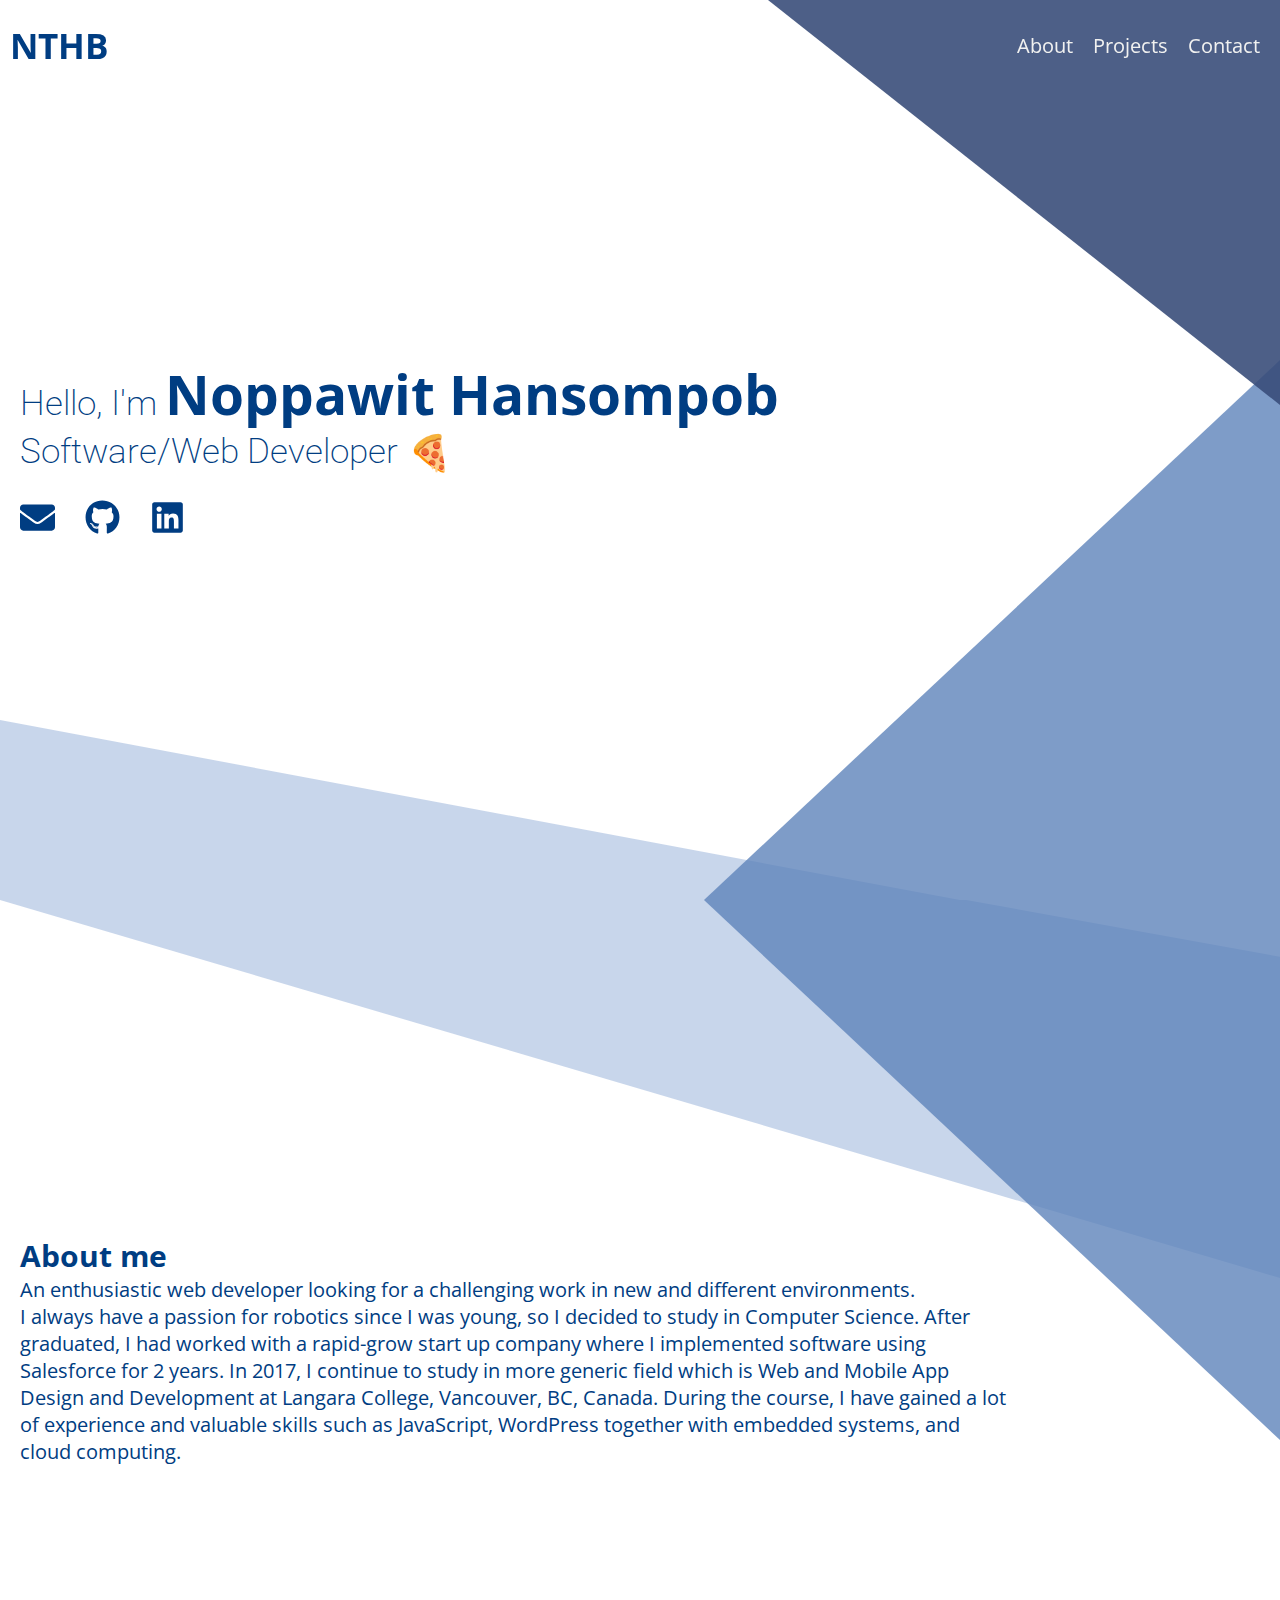
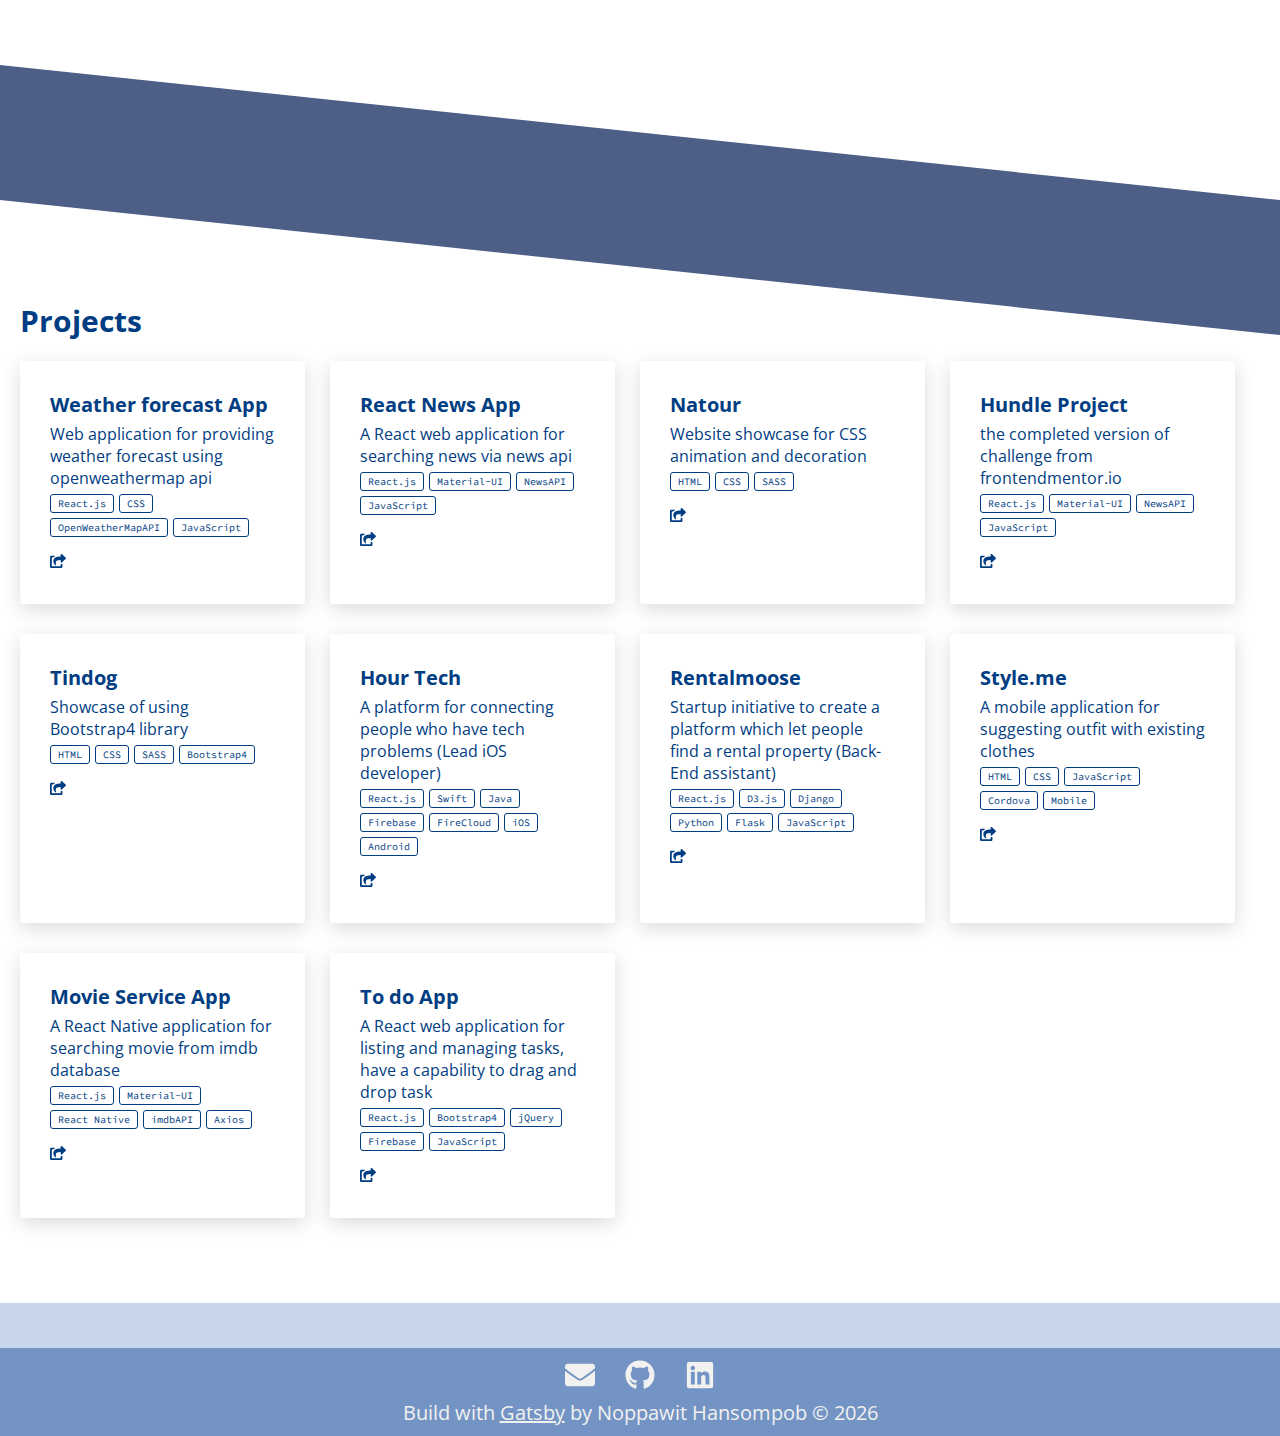
==== commit 972affdf: "Updates" ====
--- a/index.html
+++ b/index.html
@@ -1 +1 @@
-<!DOCTYPE html><html><head><meta charSet="utf-8"/><meta http-equiv="x-ua-compatible" content="ie=edge"/><meta name="viewport" content="width=device-width, initial-scale=1, shrink-to-fit=no"/><style data-href="/styles.78b8a1f8125e98cc38be.css">@import url(https://fonts.googleapis.com/css?family=Open+Sans:300,400,700|Roboto:300,400,700|Source+Code+Pro&display=swap);.header-module--header--1C-DW{width:100vw;position:fixed;-webkit-transition:all .3s;transition:all .3s;overflow-y:scroll;z-index:2}.header-module--container--2xPcW{display:flex;align-items:center;max-width:1280px;margin:0 auto;padding:1rem;height:10vh}.header-module--title--3_b9J{font-size:3.5rem;flex-grow:2;-webkit-animation-name:header-module--moveInLeft--1pEsN;animation-name:header-module--moveInLeft--1pEsN;-webkit-animation-duration:1s;animation-duration:1s}.header-module--title--3_b9J a{color:#003d82;text-decoration:none}.header-module--nav--woLQT{-webkit-animation-name:header-module--moveInRight--2kRYo;animation-name:header-module--moveInRight--2kRYo;-webkit-animation-duration:1s;animation-duration:1s}.header-module--nav--woLQT ul{list-style:none;display:flex}.header-module--link--1EMsL{text-decoration:none;margin:0 1rem;color:#f1f1f0;font-size:2rem}.header-module--link--1EMsL:hover{-webkit-transform:translateY(-.3rem);transform:translateY(-.3rem)}@-webkit-keyframes header-module--moveInLeft--1pEsN{0%{opacity:0;-webkit-transform:translateX(-10rem);transform:translateX(-10rem)}to{opacity:1;-webkit-transform:translateX(0);transform:translateX(0)}}@keyframes header-module--moveInLeft--1pEsN{0%{opacity:0;-webkit-transform:translateX(-10rem);transform:translateX(-10rem)}to{opacity:1;-webkit-transform:translateX(0);transform:translateX(0)}}@-webkit-keyframes header-module--moveInRight--2kRYo{0%{opacity:0;-webkit-transform:translateX(10rem);transform:translateX(10rem)}to{opacity:1;-webkit-transform:translateX(0);transform:translateX(0)}}@keyframes header-module--moveInRight--2kRYo{0%{opacity:0;-webkit-transform:translateX(10rem);transform:translateX(10rem)}to{opacity:1;-webkit-transform:translateX(0);transform:translateX(0)}}@media only screen and (max-width:480px){.header-module--title--3_b9J{font-size:2rem}ul .header-module--link--1EMsL{font-size:1.6rem}}@media only screen and (max-width:320px){.header-module--title--3_b9J{font-size:1.5rem}ul .header-module--link--1EMsL{font-size:1.2rem}}.socials-module--link--lYXH7{color:#003d82}.socials-module--link--lYXH7:not(:last-child){padding-right:3rem}.intro-module--intro--1sJdD{max-width:1280px;margin:0 auto;height:100vh;font-size:3.5rem;font-family:Roboto,sans-serif;color:#003d82;display:flex;flex-direction:column;justify-content:center;-webkit-animation-name:intro-module--moveInBottom--1SfuO;animation-name:intro-module--moveInBottom--1SfuO;-webkit-animation-duration:.8s;animation-duration:.8s}.intro-module--intro__text--2gfii{font-weight:200;font-size:3.5rem}.intro-module--intro__name--lA3dW{display:inline;font-family:Open Sans,sans-serif;font-weight:700;font-size:5.5rem}.intro-module--subTitle--3sUGK{overflow:hidden;height:4.5rem}.intro-module--subTitle__text--mFZOV{margin:0;float:left;font-size:3.5rem;font-weight:200}.intro-module--subTitle__list--3re0l{list-style:none;margin-top:0;float:left;padding-left:1rem;-webkit-animation-name:intro-module--change--1_eGP;animation-name:intro-module--change--1_eGP;-webkit-animation-duration:10s;animation-duration:10s;-webkit-animation-iteration-count:infinite;animation-iteration-count:infinite}.intro-module--subTitle__list__item--3uz0t{line-height:4.5rem;margin:0}.intro-module--socials--1ui6A{padding-top:2.4rem}@-webkit-keyframes intro-module--change--1_eGP{0%,12.66%,to{-webkit-transform:translateZ(0);transform:translateZ(0)}16.66%,29.32%{-webkit-transform:translate3d(0,-25%,0);transform:translate3d(0,-25%,0)}33.32%,45.98%{-webkit-transform:translate3d(0,-50%,0);transform:translate3d(0,-50%,0)}49.98%,62.64%{-webkit-transform:translate3d(0,-75%,0);transform:translate3d(0,-75%,0)}66.64%,79.3%{-webkit-transform:translate3d(0,-50%,0);transform:translate3d(0,-50%,0)}83.3%,95.96%{-webkit-transform:translate3d(0,-25%,0);transform:translate3d(0,-25%,0)}}@keyframes intro-module--change--1_eGP{0%,12.66%,to{-webkit-transform:translateZ(0);transform:translateZ(0)}16.66%,29.32%{-webkit-transform:translate3d(0,-25%,0);transform:translate3d(0,-25%,0)}33.32%,45.98%{-webkit-transform:translate3d(0,-50%,0);transform:translate3d(0,-50%,0)}49.98%,62.64%{-webkit-transform:translate3d(0,-75%,0);transform:translate3d(0,-75%,0)}66.64%,79.3%{-webkit-transform:translate3d(0,-50%,0);transform:translate3d(0,-50%,0)}83.3%,95.96%{-webkit-transform:translate3d(0,-25%,0);transform:translate3d(0,-25%,0)}}@-webkit-keyframes intro-module--moveInBottom--1SfuO{0%{opacity:0;-webkit-transform:translateY(3rem);transform:translateY(3rem)}to{opacity:1;-webkit-transform:translateY(0);transform:translateY(0)}}@keyframes intro-module--moveInBottom--1SfuO{0%{opacity:0;-webkit-transform:translateY(3rem);transform:translateY(3rem)}to{opacity:1;-webkit-transform:translateY(0);transform:translateY(0)}}@media only screen and (max-width:1280px){.intro-module--intro--1sJdD{padding-left:2rem;padding-right:2rem}}@media only screen and (max-width:768px){.intro-module--intro__text--2gfii{font-size:3rem}.intro-module--intro__name--lA3dW{font-size:4rem}.intro-module--subTitle__text--mFZOV{font-size:3rem}}@media only screen and (max-width:480px){.intro-module--intro__text--2gfii{font-size:2rem}.intro-module--intro__name--lA3dW{font-size:3rem}.intro-module--subTitle__text--mFZOV{font-size:2rem}.intro-module--subTitle__list--3re0l{margin-top:-1rem}.intro-module--subTitle__list__item--3uz0t{font-size:1.5rem}}.about-module--about--3rii2{max-width:1280px;margin:0 auto;height:100vh;color:#003d82;display:flex;flex-direction:column;justify-content:center;-webkit-animation-name:about-module--moveInBottom--2NFLU;animation-name:about-module--moveInBottom--2NFLU;-webkit-animation-duration:.8s;animation-duration:.8s}.about-module--about__title--3ZPfJ{font-size:3rem}.about-module--about__text--3d1gV{font-size:2rem;width:80%}@-webkit-keyframes about-module--moveInBottom--2NFLU{0%{opacity:0;-webkit-transform:translateY(3rem);transform:translateY(3rem)}to{opacity:1;-webkit-transform:translateY(0);transform:translateY(0)}}@keyframes about-module--moveInBottom--2NFLU{0%{opacity:0;-webkit-transform:translateY(3rem);transform:translateY(3rem)}to{opacity:1;-webkit-transform:translateY(0);transform:translateY(0)}}@media only screen and (max-width:1280px){.about-module--about--3rii2{padding-left:2rem;padding-right:2rem}}@media only screen and (max-width:480px){.about-module--about__text--3d1gV{font-size:1.5rem}}@media only screen and (max-width:320px){.about-module--about__text--3d1gV{font-size:1.25rem}}.projectItem-module--projectItem--2vNmi{border-radius:3px;background-color:#fff;box-shadow:0 .5rem 2rem rgba(0,0,0,.15);margin-right:2%;margin-bottom:3rem;flex:23% 1;max-width:23%;padding:3rem;color:#003d82;font-size:1.6rem}.projectItem-module--projectItem__title--eIpUN{font-size:2rem;padding-bottom:.5rem}.projectItem-module--projectItem__description--26k8L{padding-bottom:.5rem}.projectItem-module--projectItem__tag_wrapper--1Pdu3{padding-bottom:1rem;display:flex;flex-wrap:wrap}.projectItem-module--projectItem__tag--3465t{border:1px solid #003d82;border-radius:3px;padding:.2rem .7rem;margin-right:.5rem;margin-bottom:.5rem;font-size:1rem;text-decoration:none;font-family:Source Code Pro,monospace;color:#003d82}.projectItem-module--projectItem__arrow--Y9eHx{text-decoration:none;color:#003d82}@media only screen and (max-width:992px){.projectItem-module--projectItem--2vNmi{flex:31% 1;max-width:31%}}@media only screen and (max-width:768px){.projectItem-module--projectItem--2vNmi{flex:48% 1;max-width:48%}}@media only screen and (max-width:480px){.projectItem-module--projectItem--2vNmi{flex:100% 1;max-width:100%}.projectItem-module--projectItem__title--eIpUN{font-size:1.75rem}.projectItem-module--projectItem__description--26k8L{font-size:1.5rem}}.project-module--project--2lB0N{max-width:1280px;margin:0 auto;min-height:100vh;color:#003d82;display:flex;flex-direction:column;justify-content:center;padding-top:10rem;padding-bottom:10rem}.project-module--project__title--6rf17{font-size:3rem;margin-bottom:2rem}.project-module--project__project_item_wrapper--3TjbC{display:flex;flex-wrap:wrap}@media only screen and (max-width:1280px){.project-module--project--2lB0N{padding-left:2rem;padding-right:2rem}}@media only screen and (max-width:992px){__project_item_wrapper{justify-content:space-evenly}}@media only screen and (max-width:768px){__project_item_wrapper{justify-content:space-evenly}}.copyright-module--copyright--3qv7f{max-width:1280px;margin:0 auto;text-align:center;font-size:3rem;padding:1rem}.copyright-module--copyright__text--79tAM{color:#f1f1f0;font-size:2rem}.copyright-module--copyright--3qv7f a{color:#f1f1f0}@media only screen and (max-width:992px){.copyright-module--copyright__text--79tAM{font-size:1.5rem}}@media only screen and (max-width:480px){.copyright-module--copyright__text--79tAM{font-size:1.25rem}}.layout-module--header--3n1kX{font-family:Open Sans,sans-serif}.layout-module--hero--2k2qP{min-height:100vh;position:relative}.layout-module--hero_left_bottom--1yvpl{position:absolute;bottom:0;z-index:-3;width:75vw;height:20vh;background-color:rgba(194,210,233,.9);-webkit-clip-path:polygon(0 0,100% 100%,0 100%);clip-path:polygon(0 0,100% 100%,0 100%)}.layout-module--hero_right_bottom--2QRju{position:absolute;right:0;bottom:0;z-index:-2;width:45vw;height:60vh;background-color:rgba(94,131,186,.8);-webkit-clip-path:polygon(0 100%,100% 100%,100% 0);clip-path:polygon(0 100%,100% 100%,100% 0)}.layout-module--hero_right_top--3w6QW{position:absolute;right:0;z-index:-1;width:40vw;height:45vh;background-color:rgba(58,78,122,.9);-webkit-clip-path:polygon(0 0,100% 100%,100% 0);clip-path:polygon(0 0,100% 100%,100% 0)}.layout-module--about--3UCnA{min-height:100vh;position:relative}.layout-module--about_left_top--3HfTy{position:absolute;top:0;z-index:-3;width:100%;height:70vh;background-color:rgba(194,210,233,.9);-webkit-clip-path:polygon(0 0,75.5% 0,100% 9%,100% 60%);clip-path:polygon(0 0,75.5% 0,100% 9%,100% 60%)}.layout-module--about_right_bottom--cHo0k{position:absolute;right:0;top:0;z-index:-2;width:45vw;height:60vh;background-color:rgba(94,131,186,.8);-webkit-clip-path:polygon(0 0,100% 100%,100% 0);clip-path:polygon(0 0,100% 100%,100% 0)}.layout-module--about_left_bottom--3124X{position:absolute;bottom:0;z-index:-3;width:100%;height:15vh;background-color:rgba(58,78,122,.9);-webkit-clip-path:polygon(0 0,100% 100%,0 100%);clip-path:polygon(0 0,100% 100%,0 100%)}.layout-module--projects--1qJX0{min-height:100vh;position:relative}.layout-module--project_left_top--3bD1i{position:absolute;top:0;z-index:-3;width:100%;height:15vh;background-color:rgba(58,78,122,.9);-webkit-clip-path:polygon(0 0,100% 100%,100% 0);clip-path:polygon(0 0,100% 100%,100% 0)}.layout-module--project_bottom_dark--35dks{position:absolute;bottom:0;z-index:-2;width:100%;height:5vh;background-color:rgba(94,131,186,.8)}.layout-module--project_bottom_light--3nxWi{position:absolute;bottom:0;z-index:-3;width:100%;height:5vh;background-color:rgba(194,210,233,.9)}.layout-module--footer--1hz3q{background:-webkit-gradient(linear,left top,left bottom,from(rgba(94,131,186,.8)),to(rgba(94,131,186,.8)));background:linear-gradient(rgba(94,131,186,.8),rgba(94,131,186,.8));background-color:rgba(194,210,233,.9)}.layout-module--footer__wrapper--3px19{max-width:1280px;margin:0 auto;text-align:center;font-size:3rem;padding:1rem}@media only screen and (max-width:768px){.layout-module--hero_right_top--3w6QW{width:55vw}}@media only screen and (max-width:480px){.layout-module--hero_right_top--3w6QW{width:70vw}}*,:after,:before{margin:0;padding:0;box-sizing:inherit}html{font-size:62.5%}body{box-sizing:border-box}</style><meta name="generator" content="Gatsby 2.17.11"/><link rel="icon" href="/icons/icon-48x48.png?v=6074f19d7136d850f229e6cacece531a"/><link rel="manifest" href="/manifest.webmanifest"/><meta name="theme-color" content="#663399"/><link rel="apple-touch-icon" sizes="48x48" href="/icons/icon-48x48.png?v=6074f19d7136d850f229e6cacece531a"/><link rel="apple-touch-icon" sizes="72x72" href="/icons/icon-72x72.png?v=6074f19d7136d850f229e6cacece531a"/><link rel="apple-touch-icon" sizes="96x96" href="/icons/icon-96x96.png?v=6074f19d7136d850f229e6cacece531a"/><link rel="apple-touch-icon" sizes="144x144" href="/icons/icon-144x144.png?v=6074f19d7136d850f229e6cacece531a"/><link rel="apple-touch-icon" sizes="192x192" href="/icons/icon-192x192.png?v=6074f19d7136d850f229e6cacece531a"/><link rel="apple-touch-icon" sizes="256x256" href="/icons/icon-256x256.png?v=6074f19d7136d850f229e6cacece531a"/><link rel="apple-touch-icon" sizes="384x384" href="/icons/icon-384x384.png?v=6074f19d7136d850f229e6cacece531a"/><link rel="apple-touch-icon" sizes="512x512" href="/icons/icon-512x512.png?v=6074f19d7136d850f229e6cacece531a"/><link as="script" rel="preload" href="/webpack-runtime-8aad717f27f62eef8a20.js"/><link as="script" rel="preload" href="/commons-889cded3a0fb05abd1af.js"/><link as="script" rel="preload" href="/app-8b9d5ef2c9ebdd11cc8b.js"/><link as="script" rel="preload" href="/styles-07444b0dcaee5b56a5a3.js"/><link as="script" rel="preload" href="/component---src-pages-index-js-49c4f3068718b7c931d3.js"/><link as="fetch" rel="preload" href="/page-data/index/page-data.json" crossorigin="anonymous"/></head><body><noscript id="gatsby-noscript">This app works best with JavaScript enabled.</noscript><div id="___gatsby"><div style="outline:none" tabindex="-1" role="group" id="gatsby-focus-wrapper"><div><div class="layout-module--header--3n1kX"><section class="layout-module--hero--2k2qP"><div><div class="layout-module--hero_left_bottom--1yvpl"> </div><div class="layout-module--hero_right_bottom--2QRju"> </div><div class="layout-module--hero_right_top--3w6QW"> </div></div><header class="header-module--header--1C-DW" id="navbar"><div class="header-module--container--2xPcW"><h2 class="header-module--title--3_b9J"><a href="/" id="logo">NTHB</a></h2><nav class="header-module--nav--woLQT"><ul><li><a href="#about" class="header-module--link--1EMsL">About</a></li><li><a href="#projects" class="header-module--link--1EMsL">Projects</a></li><li><a href="#contact" class="header-module--link--1EMsL">Contact</a></li></ul></nav></div></header><div class="intro-module--intro--1sJdD"><div><div class="intro-module--intro__text--2gfii">Hello, I&#x27;m <h1 class="intro-module--intro__name--lA3dW">Noppawit Hansompob</h1></div></div><div><div class="intro-module--subTitle--3sUGK"><h2 class="intro-module--subTitle__text--mFZOV">Software/Web Developer</h2><ul class="intro-module--subTitle__list--3re0l"><li class="intro-module--subTitle__list__item--3uz0t"><span role="img" aria-label="pizza">🍕</span></li><li class="intro-module--subTitle__list__item--3uz0t"><span role="img" aria-label="icecream">🍦</span></li><li class="intro-module--subTitle__list__item--3uz0t"><span role="img" aria-label="car">🚗</span></li><li class="intro-module--subTitle__list__item--3uz0t"><span role="img" aria-label="sakura">🌸</span></li></ul></div></div><div class="intro-module--socials--1ui6A"><div><a href="/" class="socials-module--link--lYXH7"><svg stroke="currentColor" fill="currentColor" stroke-width="0" viewBox="0 0 512 512" height="1em" width="1em" xmlns="http://www.w3.org/2000/svg"><path d="M502.3 190.8c3.9-3.1 9.7-.2 9.7 4.7V400c0 26.5-21.5 48-48 48H48c-26.5 0-48-21.5-48-48V195.6c0-5 5.7-7.8 9.7-4.7 22.4 17.4 52.1 39.5 154.1 113.6 21.1 15.4 56.7 47.8 92.2 47.6 35.7.3 72-32.8 92.3-47.6 102-74.1 131.6-96.3 154-113.7zM256 320c23.2.4 56.6-29.2 73.4-41.4 132.7-96.3 142.8-104.7 173.4-128.7 5.8-4.5 9.2-11.5 9.2-18.9v-19c0-26.5-21.5-48-48-48H48C21.5 64 0 85.5 0 112v19c0 7.4 3.4 14.3 9.2 18.9 30.6 23.9 40.7 32.4 173.4 128.7 16.8 12.2 50.2 41.8 73.4 41.4z"></path></svg></a><a href="https://github.com/NTHB" class="socials-module--link--lYXH7"><svg stroke="currentColor" fill="currentColor" stroke-width="0" viewBox="0 0 496 512" height="1em" width="1em" xmlns="http://www.w3.org/2000/svg"><path d="M165.9 397.4c0 2-2.3 3.6-5.2 3.6-3.3.3-5.6-1.3-5.6-3.6 0-2 2.3-3.6 5.2-3.6 3-.3 5.6 1.3 5.6 3.6zm-31.1-4.5c-.7 2 1.3 4.3 4.3 4.9 2.6 1 5.6 0 6.2-2s-1.3-4.3-4.3-5.2c-2.6-.7-5.5.3-6.2 2.3zm44.2-1.7c-2.9.7-4.9 2.6-4.6 4.9.3 2 2.9 3.3 5.9 2.6 2.9-.7 4.9-2.6 4.6-4.6-.3-1.9-3-3.2-5.9-2.9zM244.8 8C106.1 8 0 113.3 0 252c0 110.9 69.8 205.8 169.5 239.2 12.8 2.3 17.3-5.6 17.3-12.1 0-6.2-.3-40.4-.3-61.4 0 0-70 15-84.7-29.8 0 0-11.4-29.1-27.8-36.6 0 0-22.9-15.7 1.6-15.4 0 0 24.9 2 38.6 25.8 21.9 38.6 58.6 27.5 72.9 20.9 2.3-16 8.8-27.1 16-33.7-55.9-6.2-112.3-14.3-112.3-110.5 0-27.5 7.6-41.3 23.6-58.9-2.6-6.5-11.1-33.3 2.6-67.9 20.9-6.5 69 27 69 27 20-5.6 41.5-8.5 62.8-8.5s42.8 2.9 62.8 8.5c0 0 48.1-33.6 69-27 13.7 34.7 5.2 61.4 2.6 67.9 16 17.7 25.8 31.5 25.8 58.9 0 96.5-58.9 104.2-114.8 110.5 9.2 7.9 17 22.9 17 46.4 0 33.7-.3 75.4-.3 83.6 0 6.5 4.6 14.4 17.3 12.1C428.2 457.8 496 362.9 496 252 496 113.3 383.5 8 244.8 8zM97.2 352.9c-1.3 1-1 3.3.7 5.2 1.6 1.6 3.9 2.3 5.2 1 1.3-1 1-3.3-.7-5.2-1.6-1.6-3.9-2.3-5.2-1zm-10.8-8.1c-.7 1.3.3 2.9 2.3 3.9 1.6 1 3.6.7 4.3-.7.7-1.3-.3-2.9-2.3-3.9-2-.6-3.6-.3-4.3.7zm32.4 35.6c-1.6 1.3-1 4.3 1.3 6.2 2.3 2.3 5.2 2.6 6.5 1 1.3-1.3.7-4.3-1.3-6.2-2.2-2.3-5.2-2.6-6.5-1zm-11.4-14.7c-1.6 1-1.6 3.6 0 5.9 1.6 2.3 4.3 3.3 5.6 2.3 1.6-1.3 1.6-3.9 0-6.2-1.4-2.3-4-3.3-5.6-2z"></path></svg></a><a href="https://www.linkedin.com/in/noppawith/" class="socials-module--link--lYXH7"><svg stroke="currentColor" fill="currentColor" stroke-width="0" viewBox="0 0 448 512" height="1em" width="1em" xmlns="http://www.w3.org/2000/svg"><path d="M416 32H31.9C14.3 32 0 46.5 0 64.3v383.4C0 465.5 14.3 480 31.9 480H416c17.6 0 32-14.5 32-32.3V64.3c0-17.8-14.4-32.3-32-32.3zM135.4 416H69V202.2h66.5V416zm-33.2-243c-21.3 0-38.5-17.3-38.5-38.5S80.9 96 102.2 96c21.2 0 38.5 17.3 38.5 38.5 0 21.3-17.2 38.5-38.5 38.5zm282.1 243h-66.4V312c0-24.8-.5-56.7-34.5-56.7-34.6 0-39.9 27-39.9 54.9V416h-66.4V202.2h63.7v29.2h.9c8.9-16.8 30.6-34.5 62.9-34.5 67.2 0 79.7 44.3 79.7 101.9V416z"></path></svg></a></div></div></div></section><section class="layout-module--about--3UCnA" id="about"><div><div class="layout-module--about_left_top--3HfTy"> </div><div class="layout-module--about_right_bottom--cHo0k"> </div><div class="layout-module--about_left_bottom--3124X"> </div></div><div class="about-module--about--3rii2" id="about"><h3 class="about-module--about__title--3ZPfJ">About me</h3><p class="about-module--about__text--3d1gV">An enthusiastic web developer looking for a challenging work in new and different environments.</p><p class="about-module--about__text--3d1gV">I always have a passion for robotics since I was young, so I decided to study in Computer Science. After graduated, I had worked with a rapid-grow start up company where I implemented software using Salesforce for 2 years. In 2017, I continue to study in more generic field which is Web and Mobile App Design and Development at Langara College, Vancouver, BC, Canada. During the course, I have gained a lot of experience and valuable skills such as JavaScript, WordPress together with embedded systems, and cloud computing.</p></div></section><section class="layout-module--projects--1qJX0" id="projects"><div><div class="layout-module--project_bottom_light--3nxWi"> </div><div class="layout-module--project_left_top--3bD1i"> </div></div><div class="project-module--project--2lB0N"><h3 class="project-module--project__title--6rf17">Projects</h3><div class="project-module--project__project_item_wrapper--3TjbC"><div class="projectItem-module--projectItem--2vNmi"><h4 class="projectItem-module--projectItem__title--eIpUN">Weather forecast App</h4><p class="projectItem-module--projectItem__description--26k8L">Web application for proding weather forecast using openweathermap api</p><div class="projectItem-module--projectItem__tag_wrapper--1Pdu3"><a href="/" class="projectItem-module--projectItem__tag--3465t">React.js</a><a href="/" class="projectItem-module--projectItem__tag--3465t">CSS</a><a href="/" class="projectItem-module--projectItem__tag--3465t">OpenWeatherMapAPI</a><a href="/" class="projectItem-module--projectItem__tag--3465t">JavaScript</a></div><a href="https://github.com/NTHB/weather-app" target="_blank" rel="noopener noreferrer" class="projectItem-module--projectItem__arrow--Y9eHx"><svg stroke="currentColor" fill="currentColor" stroke-width="0" viewBox="0 0 576 512" height="1em" width="1em" xmlns="http://www.w3.org/2000/svg"><path d="M568.482 177.448L424.479 313.433C409.3 327.768 384 317.14 384 295.985v-71.963c-144.575.97-205.566 35.113-164.775 171.353 4.483 14.973-12.846 26.567-25.006 17.33C155.252 383.105 120 326.488 120 269.339c0-143.937 117.599-172.5 264-173.312V24.012c0-21.174 25.317-31.768 40.479-17.448l144.003 135.988c10.02 9.463 10.028 25.425 0 34.896zM384 379.128V448H64V128h50.916a11.99 11.99 0 0 0 8.648-3.693c14.953-15.568 32.237-27.89 51.014-37.676C185.708 80.83 181.584 64 169.033 64H48C21.49 64 0 85.49 0 112v352c0 26.51 21.49 48 48 48h352c26.51 0 48-21.49 48-48v-88.806c0-8.288-8.197-14.066-16.011-11.302a71.83 71.83 0 0 1-34.189 3.377c-7.27-1.046-13.8 4.514-13.8 11.859z"></path></svg></a></div><div class="projectItem-module--projectItem--2vNmi"><h4 class="projectItem-module--projectItem__title--eIpUN">React News App</h4><p class="projectItem-module--projectItem__description--26k8L">A React web application for searching news via news api</p><div class="projectItem-module--projectItem__tag_wrapper--1Pdu3"><a href="/" class="projectItem-module--projectItem__tag--3465t">React.js</a><a href="/" class="projectItem-module--projectItem__tag--3465t">Material-UI</a><a href="/" class="projectItem-module--projectItem__tag--3465t">NewsAPI</a><a href="/" class="projectItem-module--projectItem__tag--3465t">JavaScript</a></div><a href="https://nthb.github.io/news-app/" target="_blank" rel="noopener noreferrer" class="projectItem-module--projectItem__arrow--Y9eHx"><svg stroke="currentColor" fill="currentColor" stroke-width="0" viewBox="0 0 576 512" height="1em" width="1em" xmlns="http://www.w3.org/2000/svg"><path d="M568.482 177.448L424.479 313.433C409.3 327.768 384 317.14 384 295.985v-71.963c-144.575.97-205.566 35.113-164.775 171.353 4.483 14.973-12.846 26.567-25.006 17.33C155.252 383.105 120 326.488 120 269.339c0-143.937 117.599-172.5 264-173.312V24.012c0-21.174 25.317-31.768 40.479-17.448l144.003 135.988c10.02 9.463 10.028 25.425 0 34.896zM384 379.128V448H64V128h50.916a11.99 11.99 0 0 0 8.648-3.693c14.953-15.568 32.237-27.89 51.014-37.676C185.708 80.83 181.584 64 169.033 64H48C21.49 64 0 85.49 0 112v352c0 26.51 21.49 48 48 48h352c26.51 0 48-21.49 48-48v-88.806c0-8.288-8.197-14.066-16.011-11.302a71.83 71.83 0 0 1-34.189 3.377c-7.27-1.046-13.8 4.514-13.8 11.859z"></path></svg></a></div><div class="projectItem-module--projectItem--2vNmi"><h4 class="projectItem-module--projectItem__title--eIpUN">Natour</h4><p class="projectItem-module--projectItem__description--26k8L">Website showcase for CSS animation and decoration</p><div class="projectItem-module--projectItem__tag_wrapper--1Pdu3"><a href="/" class="projectItem-module--projectItem__tag--3465t">HTML</a><a href="/" class="projectItem-module--projectItem__tag--3465t">CSS</a><a href="/" class="projectItem-module--projectItem__tag--3465t">SASS</a></div><a href="https://nthb.github.io/natour-project/" target="_blank" rel="noopener noreferrer" class="projectItem-module--projectItem__arrow--Y9eHx"><svg stroke="currentColor" fill="currentColor" stroke-width="0" viewBox="0 0 576 512" height="1em" width="1em" xmlns="http://www.w3.org/2000/svg"><path d="M568.482 177.448L424.479 313.433C409.3 327.768 384 317.14 384 295.985v-71.963c-144.575.97-205.566 35.113-164.775 171.353 4.483 14.973-12.846 26.567-25.006 17.33C155.252 383.105 120 326.488 120 269.339c0-143.937 117.599-172.5 264-173.312V24.012c0-21.174 25.317-31.768 40.479-17.448l144.003 135.988c10.02 9.463 10.028 25.425 0 34.896zM384 379.128V448H64V128h50.916a11.99 11.99 0 0 0 8.648-3.693c14.953-15.568 32.237-27.89 51.014-37.676C185.708 80.83 181.584 64 169.033 64H48C21.49 64 0 85.49 0 112v352c0 26.51 21.49 48 48 48h352c26.51 0 48-21.49 48-48v-88.806c0-8.288-8.197-14.066-16.011-11.302a71.83 71.83 0 0 1-34.189 3.377c-7.27-1.046-13.8 4.514-13.8 11.859z"></path></svg></a></div><div class="projectItem-module--projectItem--2vNmi"><h4 class="projectItem-module--projectItem__title--eIpUN">Hundle Project</h4><p class="projectItem-module--projectItem__description--26k8L">the completed version of challenge from frontendmentor.io</p><div class="projectItem-module--projectItem__tag_wrapper--1Pdu3"><a href="/" class="projectItem-module--projectItem__tag--3465t">React.js</a><a href="/" class="projectItem-module--projectItem__tag--3465t">Material-UI</a><a href="/" class="projectItem-module--projectItem__tag--3465t">NewsAPI</a><a href="/" class="projectItem-module--projectItem__tag--3465t">JavaScript</a></div><a href="https://nthb.github.io/huddle-project/" target="_blank" rel="noopener noreferrer" class="projectItem-module--projectItem__arrow--Y9eHx"><svg stroke="currentColor" fill="currentColor" stroke-width="0" viewBox="0 0 576 512" height="1em" width="1em" xmlns="http://www.w3.org/2000/svg"><path d="M568.482 177.448L424.479 313.433C409.3 327.768 384 317.14 384 295.985v-71.963c-144.575.97-205.566 35.113-164.775 171.353 4.483 14.973-12.846 26.567-25.006 17.33C155.252 383.105 120 326.488 120 269.339c0-143.937 117.599-172.5 264-173.312V24.012c0-21.174 25.317-31.768 40.479-17.448l144.003 135.988c10.02 9.463 10.028 25.425 0 34.896zM384 379.128V448H64V128h50.916a11.99 11.99 0 0 0 8.648-3.693c14.953-15.568 32.237-27.89 51.014-37.676C185.708 80.83 181.584 64 169.033 64H48C21.49 64 0 85.49 0 112v352c0 26.51 21.49 48 48 48h352c26.51 0 48-21.49 48-48v-88.806c0-8.288-8.197-14.066-16.011-11.302a71.83 71.83 0 0 1-34.189 3.377c-7.27-1.046-13.8 4.514-13.8 11.859z"></path></svg></a></div><div class="projectItem-module--projectItem--2vNmi"><h4 class="projectItem-module--projectItem__title--eIpUN">Tindog</h4><p class="projectItem-module--projectItem__description--26k8L">Showcase of using Bootstrap4 library</p><div class="projectItem-module--projectItem__tag_wrapper--1Pdu3"><a href="/" class="projectItem-module--projectItem__tag--3465t">HTML</a><a href="/" class="projectItem-module--projectItem__tag--3465t">CSS</a><a href="/" class="projectItem-module--projectItem__tag--3465t">SASS</a><a href="/" class="projectItem-module--projectItem__tag--3465t">Bootstrap4</a></div><a href="https://nthb.github.io/tindog/" target="_blank" rel="noopener noreferrer" class="projectItem-module--projectItem__arrow--Y9eHx"><svg stroke="currentColor" fill="currentColor" stroke-width="0" viewBox="0 0 576 512" height="1em" width="1em" xmlns="http://www.w3.org/2000/svg"><path d="M568.482 177.448L424.479 313.433C409.3 327.768 384 317.14 384 295.985v-71.963c-144.575.97-205.566 35.113-164.775 171.353 4.483 14.973-12.846 26.567-25.006 17.33C155.252 383.105 120 326.488 120 269.339c0-143.937 117.599-172.5 264-173.312V24.012c0-21.174 25.317-31.768 40.479-17.448l144.003 135.988c10.02 9.463 10.028 25.425 0 34.896zM384 379.128V448H64V128h50.916a11.99 11.99 0 0 0 8.648-3.693c14.953-15.568 32.237-27.89 51.014-37.676C185.708 80.83 181.584 64 169.033 64H48C21.49 64 0 85.49 0 112v352c0 26.51 21.49 48 48 48h352c26.51 0 48-21.49 48-48v-88.806c0-8.288-8.197-14.066-16.011-11.302a71.83 71.83 0 0 1-34.189 3.377c-7.27-1.046-13.8 4.514-13.8 11.859z"></path></svg></a></div><div class="projectItem-module--projectItem--2vNmi"><h4 class="projectItem-module--projectItem__title--eIpUN">Hour Tech</h4><p class="projectItem-module--projectItem__description--26k8L">A platform for connecting people who have tech problems (Lead iOS developer)</p><div class="projectItem-module--projectItem__tag_wrapper--1Pdu3"><a href="/" class="projectItem-module--projectItem__tag--3465t">React.js</a><a href="/" class="projectItem-module--projectItem__tag--3465t">Swift</a><a href="/" class="projectItem-module--projectItem__tag--3465t">Java</a><a href="/" class="projectItem-module--projectItem__tag--3465t">Firebase</a><a href="/" class="projectItem-module--projectItem__tag--3465t">FireCloud</a><a href="/" class="projectItem-module--projectItem__tag--3465t">iOS</a><a href="/" class="projectItem-module--projectItem__tag--3465t">Android</a></div><a href="https://hourtech.ca/" target="_blank" rel="noopener noreferrer" class="projectItem-module--projectItem__arrow--Y9eHx"><svg stroke="currentColor" fill="currentColor" stroke-width="0" viewBox="0 0 576 512" height="1em" width="1em" xmlns="http://www.w3.org/2000/svg"><path d="M568.482 177.448L424.479 313.433C409.3 327.768 384 317.14 384 295.985v-71.963c-144.575.97-205.566 35.113-164.775 171.353 4.483 14.973-12.846 26.567-25.006 17.33C155.252 383.105 120 326.488 120 269.339c0-143.937 117.599-172.5 264-173.312V24.012c0-21.174 25.317-31.768 40.479-17.448l144.003 135.988c10.02 9.463 10.028 25.425 0 34.896zM384 379.128V448H64V128h50.916a11.99 11.99 0 0 0 8.648-3.693c14.953-15.568 32.237-27.89 51.014-37.676C185.708 80.83 181.584 64 169.033 64H48C21.49 64 0 85.49 0 112v352c0 26.51 21.49 48 48 48h352c26.51 0 48-21.49 48-48v-88.806c0-8.288-8.197-14.066-16.011-11.302a71.83 71.83 0 0 1-34.189 3.377c-7.27-1.046-13.8 4.514-13.8 11.859z"></path></svg></a></div><div class="projectItem-module--projectItem--2vNmi"><h4 class="projectItem-module--projectItem__title--eIpUN">Rentalmoose</h4><p class="projectItem-module--projectItem__description--26k8L">Startup initiative to create a platform which let people find a rental property (Back-End assistant)</p><div class="projectItem-module--projectItem__tag_wrapper--1Pdu3"><a href="/" class="projectItem-module--projectItem__tag--3465t">React.js</a><a href="/" class="projectItem-module--projectItem__tag--3465t">D3.js</a><a href="/" class="projectItem-module--projectItem__tag--3465t">Django</a><a href="/" class="projectItem-module--projectItem__tag--3465t">Python</a><a href="/" class="projectItem-module--projectItem__tag--3465t">Flask</a><a href="/" class="projectItem-module--projectItem__tag--3465t">JavaScript</a></div><a href="https://www.therentalmoose.com/" target="_blank" rel="noopener noreferrer" class="projectItem-module--projectItem__arrow--Y9eHx"><svg stroke="currentColor" fill="currentColor" stroke-width="0" viewBox="0 0 576 512" height="1em" width="1em" xmlns="http://www.w3.org/2000/svg"><path d="M568.482 177.448L424.479 313.433C409.3 327.768 384 317.14 384 295.985v-71.963c-144.575.97-205.566 35.113-164.775 171.353 4.483 14.973-12.846 26.567-25.006 17.33C155.252 383.105 120 326.488 120 269.339c0-143.937 117.599-172.5 264-173.312V24.012c0-21.174 25.317-31.768 40.479-17.448l144.003 135.988c10.02 9.463 10.028 25.425 0 34.896zM384 379.128V448H64V128h50.916a11.99 11.99 0 0 0 8.648-3.693c14.953-15.568 32.237-27.89 51.014-37.676C185.708 80.83 181.584 64 169.033 64H48C21.49 64 0 85.49 0 112v352c0 26.51 21.49 48 48 48h352c26.51 0 48-21.49 48-48v-88.806c0-8.288-8.197-14.066-16.011-11.302a71.83 71.83 0 0 1-34.189 3.377c-7.27-1.046-13.8 4.514-13.8 11.859z"></path></svg></a></div><div class="projectItem-module--projectItem--2vNmi"><h4 class="projectItem-module--projectItem__title--eIpUN">Style.me</h4><p class="projectItem-module--projectItem__description--26k8L">A mobile application for suggesting outfit with existing clothes</p><div class="projectItem-module--projectItem__tag_wrapper--1Pdu3"><a href="/" class="projectItem-module--projectItem__tag--3465t">HTML</a><a href="/" class="projectItem-module--projectItem__tag--3465t">CSS</a><a href="/" class="projectItem-module--projectItem__tag--3465t">JavaScript</a><a href="/" class="projectItem-module--projectItem__tag--3465t">Cordova</a><a href="/" class="projectItem-module--projectItem__tag--3465t">Mobile</a></div><a href="https://raw.githubusercontent.com/NTHB/portfolio/master/resources/images/project/styleme-project.jpg" target="_blank" rel="noopener noreferrer" class="projectItem-module--projectItem__arrow--Y9eHx"><svg stroke="currentColor" fill="currentColor" stroke-width="0" viewBox="0 0 576 512" height="1em" width="1em" xmlns="http://www.w3.org/2000/svg"><path d="M568.482 177.448L424.479 313.433C409.3 327.768 384 317.14 384 295.985v-71.963c-144.575.97-205.566 35.113-164.775 171.353 4.483 14.973-12.846 26.567-25.006 17.33C155.252 383.105 120 326.488 120 269.339c0-143.937 117.599-172.5 264-173.312V24.012c0-21.174 25.317-31.768 40.479-17.448l144.003 135.988c10.02 9.463 10.028 25.425 0 34.896zM384 379.128V448H64V128h50.916a11.99 11.99 0 0 0 8.648-3.693c14.953-15.568 32.237-27.89 51.014-37.676C185.708 80.83 181.584 64 169.033 64H48C21.49 64 0 85.49 0 112v352c0 26.51 21.49 48 48 48h352c26.51 0 48-21.49 48-48v-88.806c0-8.288-8.197-14.066-16.011-11.302a71.83 71.83 0 0 1-34.189 3.377c-7.27-1.046-13.8 4.514-13.8 11.859z"></path></svg></a></div><div class="projectItem-module--projectItem--2vNmi"><h4 class="projectItem-module--projectItem__title--eIpUN">Movie Service App</h4><p class="projectItem-module--projectItem__description--26k8L">A React Native application for searching movie from imdb database</p><div class="projectItem-module--projectItem__tag_wrapper--1Pdu3"><a href="/" class="projectItem-module--projectItem__tag--3465t">React.js</a><a href="/" class="projectItem-module--projectItem__tag--3465t">Material-UI</a><a href="/" class="projectItem-module--projectItem__tag--3465t">React Native</a><a href="/" class="projectItem-module--projectItem__tag--3465t">imdbAPI</a><a href="/" class="projectItem-module--projectItem__tag--3465t">Axios</a></div><a href="https://github.com/NTHB/movie-app" target="_blank" rel="noopener noreferrer" class="projectItem-module--projectItem__arrow--Y9eHx"><svg stroke="currentColor" fill="currentColor" stroke-width="0" viewBox="0 0 576 512" height="1em" width="1em" xmlns="http://www.w3.org/2000/svg"><path d="M568.482 177.448L424.479 313.433C409.3 327.768 384 317.14 384 295.985v-71.963c-144.575.97-205.566 35.113-164.775 171.353 4.483 14.973-12.846 26.567-25.006 17.33C155.252 383.105 120 326.488 120 269.339c0-143.937 117.599-172.5 264-173.312V24.012c0-21.174 25.317-31.768 40.479-17.448l144.003 135.988c10.02 9.463 10.028 25.425 0 34.896zM384 379.128V448H64V128h50.916a11.99 11.99 0 0 0 8.648-3.693c14.953-15.568 32.237-27.89 51.014-37.676C185.708 80.83 181.584 64 169.033 64H48C21.49 64 0 85.49 0 112v352c0 26.51 21.49 48 48 48h352c26.51 0 48-21.49 48-48v-88.806c0-8.288-8.197-14.066-16.011-11.302a71.83 71.83 0 0 1-34.189 3.377c-7.27-1.046-13.8 4.514-13.8 11.859z"></path></svg></a></div><div class="projectItem-module--projectItem--2vNmi"><h4 class="projectItem-module--projectItem__title--eIpUN">To do App</h4><p class="projectItem-module--projectItem__description--26k8L">A React web application for listing and managing tasks, have a capability to drag and drop task</p><div class="projectItem-module--projectItem__tag_wrapper--1Pdu3"><a href="/" class="projectItem-module--projectItem__tag--3465t">React.js</a><a href="/" class="projectItem-module--projectItem__tag--3465t">Bootstrap4</a><a href="/" class="projectItem-module--projectItem__tag--3465t">jQuery</a><a href="/" class="projectItem-module--projectItem__tag--3465t">Firebase</a><a href="/" class="projectItem-module--projectItem__tag--3465t">JavaScript</a></div><a href="https://github.com/NTHB/todo-react" target="_blank" rel="noopener noreferrer" class="projectItem-module--projectItem__arrow--Y9eHx"><svg stroke="currentColor" fill="currentColor" stroke-width="0" viewBox="0 0 576 512" height="1em" width="1em" xmlns="http://www.w3.org/2000/svg"><path d="M568.482 177.448L424.479 313.433C409.3 327.768 384 317.14 384 295.985v-71.963c-144.575.97-205.566 35.113-164.775 171.353 4.483 14.973-12.846 26.567-25.006 17.33C155.252 383.105 120 326.488 120 269.339c0-143.937 117.599-172.5 264-173.312V24.012c0-21.174 25.317-31.768 40.479-17.448l144.003 135.988c10.02 9.463 10.028 25.425 0 34.896zM384 379.128V448H64V128h50.916a11.99 11.99 0 0 0 8.648-3.693c14.953-15.568 32.237-27.89 51.014-37.676C185.708 80.83 181.584 64 169.033 64H48C21.49 64 0 85.49 0 112v352c0 26.51 21.49 48 48 48h352c26.51 0 48-21.49 48-48v-88.806c0-8.288-8.197-14.066-16.011-11.302a71.83 71.83 0 0 1-34.189 3.377c-7.27-1.046-13.8 4.514-13.8 11.859z"></path></svg></a></div></div></div></section><section class="layout-module--footer--1hz3q" id="contact"><div class="copyright-module--copyright--3qv7f"><div><a href="/" class="socials-module--link--lYXH7"><svg stroke="currentColor" fill="currentColor" stroke-width="0" viewBox="0 0 512 512" height="1em" width="1em" xmlns="http://www.w3.org/2000/svg"><path d="M502.3 190.8c3.9-3.1 9.7-.2 9.7 4.7V400c0 26.5-21.5 48-48 48H48c-26.5 0-48-21.5-48-48V195.6c0-5 5.7-7.8 9.7-4.7 22.4 17.4 52.1 39.5 154.1 113.6 21.1 15.4 56.7 47.8 92.2 47.6 35.7.3 72-32.8 92.3-47.6 102-74.1 131.6-96.3 154-113.7zM256 320c23.2.4 56.6-29.2 73.4-41.4 132.7-96.3 142.8-104.7 173.4-128.7 5.8-4.5 9.2-11.5 9.2-18.9v-19c0-26.5-21.5-48-48-48H48C21.5 64 0 85.5 0 112v19c0 7.4 3.4 14.3 9.2 18.9 30.6 23.9 40.7 32.4 173.4 128.7 16.8 12.2 50.2 41.8 73.4 41.4z"></path></svg></a><a href="https://github.com/NTHB" class="socials-module--link--lYXH7"><svg stroke="currentColor" fill="currentColor" stroke-width="0" viewBox="0 0 496 512" height="1em" width="1em" xmlns="http://www.w3.org/2000/svg"><path d="M165.9 397.4c0 2-2.3 3.6-5.2 3.6-3.3.3-5.6-1.3-5.6-3.6 0-2 2.3-3.6 5.2-3.6 3-.3 5.6 1.3 5.6 3.6zm-31.1-4.5c-.7 2 1.3 4.3 4.3 4.9 2.6 1 5.6 0 6.2-2s-1.3-4.3-4.3-5.2c-2.6-.7-5.5.3-6.2 2.3zm44.2-1.7c-2.9.7-4.9 2.6-4.6 4.9.3 2 2.9 3.3 5.9 2.6 2.9-.7 4.9-2.6 4.6-4.6-.3-1.9-3-3.2-5.9-2.9zM244.8 8C106.1 8 0 113.3 0 252c0 110.9 69.8 205.8 169.5 239.2 12.8 2.3 17.3-5.6 17.3-12.1 0-6.2-.3-40.4-.3-61.4 0 0-70 15-84.7-29.8 0 0-11.4-29.1-27.8-36.6 0 0-22.9-15.7 1.6-15.4 0 0 24.9 2 38.6 25.8 21.9 38.6 58.6 27.5 72.9 20.9 2.3-16 8.8-27.1 16-33.7-55.9-6.2-112.3-14.3-112.3-110.5 0-27.5 7.6-41.3 23.6-58.9-2.6-6.5-11.1-33.3 2.6-67.9 20.9-6.5 69 27 69 27 20-5.6 41.5-8.5 62.8-8.5s42.8 2.9 62.8 8.5c0 0 48.1-33.6 69-27 13.7 34.7 5.2 61.4 2.6 67.9 16 17.7 25.8 31.5 25.8 58.9 0 96.5-58.9 104.2-114.8 110.5 9.2 7.9 17 22.9 17 46.4 0 33.7-.3 75.4-.3 83.6 0 6.5 4.6 14.4 17.3 12.1C428.2 457.8 496 362.9 496 252 496 113.3 383.5 8 244.8 8zM97.2 352.9c-1.3 1-1 3.3.7 5.2 1.6 1.6 3.9 2.3 5.2 1 1.3-1 1-3.3-.7-5.2-1.6-1.6-3.9-2.3-5.2-1zm-10.8-8.1c-.7 1.3.3 2.9 2.3 3.9 1.6 1 3.6.7 4.3-.7.7-1.3-.3-2.9-2.3-3.9-2-.6-3.6-.3-4.3.7zm32.4 35.6c-1.6 1.3-1 4.3 1.3 6.2 2.3 2.3 5.2 2.6 6.5 1 1.3-1.3.7-4.3-1.3-6.2-2.2-2.3-5.2-2.6-6.5-1zm-11.4-14.7c-1.6 1-1.6 3.6 0 5.9 1.6 2.3 4.3 3.3 5.6 2.3 1.6-1.3 1.6-3.9 0-6.2-1.4-2.3-4-3.3-5.6-2z"></path></svg></a><a href="https://www.linkedin.com/in/noppawith/" class="socials-module--link--lYXH7"><svg stroke="currentColor" fill="currentColor" stroke-width="0" viewBox="0 0 448 512" height="1em" width="1em" xmlns="http://www.w3.org/2000/svg"><path d="M416 32H31.9C14.3 32 0 46.5 0 64.3v383.4C0 465.5 14.3 480 31.9 480H416c17.6 0 32-14.5 32-32.3V64.3c0-17.8-14.4-32.3-32-32.3zM135.4 416H69V202.2h66.5V416zm-33.2-243c-21.3 0-38.5-17.3-38.5-38.5S80.9 96 102.2 96c21.2 0 38.5 17.3 38.5 38.5 0 21.3-17.2 38.5-38.5 38.5zm282.1 243h-66.4V312c0-24.8-.5-56.7-34.5-56.7-34.6 0-39.9 27-39.9 54.9V416h-66.4V202.2h63.7v29.2h.9c8.9-16.8 30.6-34.5 62.9-34.5 67.2 0 79.7 44.3 79.7 101.9V416z"></path></svg></a></div><p class="copyright-module--copyright__text--79tAM">Build with <a href="https://www.gatsbyjs.org/">Gatsby</a> by Noppawit Hansompob © <!-- -->2020</p></div></section></div></div></div></div><script id="gatsby-script-loader">/*<![CDATA[*/window.pagePath="/";/*]]>*/</script><script id="gatsby-chunk-mapping">/*<![CDATA[*/window.___chunkMapping={"app":["/app-8b9d5ef2c9ebdd11cc8b.js"],"component---src-pages-experience-js":["/component---src-pages-experience-js-3d503895e68dfbbe157d.js"],"component---src-pages-index-js":["/component---src-pages-index-js-49c4f3068718b7c931d3.js"]};/*]]>*/</script><script src="/component---src-pages-index-js-49c4f3068718b7c931d3.js" async=""></script><script src="/styles-07444b0dcaee5b56a5a3.js" async=""></script><script src="/app-8b9d5ef2c9ebdd11cc8b.js" async=""></script><script src="/commons-889cded3a0fb05abd1af.js" async=""></script><script src="/webpack-runtime-8aad717f27f62eef8a20.js" async=""></script></body></html>+<!DOCTYPE html><html><head><meta charSet="utf-8"/><meta http-equiv="x-ua-compatible" content="ie=edge"/><meta name="viewport" content="width=device-width, initial-scale=1, shrink-to-fit=no"/><style data-href="/styles.78b8a1f8125e98cc38be.css">@import url(https://fonts.googleapis.com/css?family=Open+Sans:300,400,700|Roboto:300,400,700|Source+Code+Pro&display=swap);.header-module--header--1C-DW{width:100vw;position:fixed;-webkit-transition:all .3s;transition:all .3s;overflow-y:scroll;z-index:2}.header-module--container--2xPcW{display:flex;align-items:center;max-width:1280px;margin:0 auto;padding:1rem;height:10vh}.header-module--title--3_b9J{font-size:3.5rem;flex-grow:2;-webkit-animation-name:header-module--moveInLeft--1pEsN;animation-name:header-module--moveInLeft--1pEsN;-webkit-animation-duration:1s;animation-duration:1s}.header-module--title--3_b9J a{color:#003d82;text-decoration:none}.header-module--nav--woLQT{-webkit-animation-name:header-module--moveInRight--2kRYo;animation-name:header-module--moveInRight--2kRYo;-webkit-animation-duration:1s;animation-duration:1s}.header-module--nav--woLQT ul{list-style:none;display:flex}.header-module--link--1EMsL{text-decoration:none;margin:0 1rem;color:#f1f1f0;font-size:2rem}.header-module--link--1EMsL:hover{-webkit-transform:translateY(-.3rem);transform:translateY(-.3rem)}@-webkit-keyframes header-module--moveInLeft--1pEsN{0%{opacity:0;-webkit-transform:translateX(-10rem);transform:translateX(-10rem)}to{opacity:1;-webkit-transform:translateX(0);transform:translateX(0)}}@keyframes header-module--moveInLeft--1pEsN{0%{opacity:0;-webkit-transform:translateX(-10rem);transform:translateX(-10rem)}to{opacity:1;-webkit-transform:translateX(0);transform:translateX(0)}}@-webkit-keyframes header-module--moveInRight--2kRYo{0%{opacity:0;-webkit-transform:translateX(10rem);transform:translateX(10rem)}to{opacity:1;-webkit-transform:translateX(0);transform:translateX(0)}}@keyframes header-module--moveInRight--2kRYo{0%{opacity:0;-webkit-transform:translateX(10rem);transform:translateX(10rem)}to{opacity:1;-webkit-transform:translateX(0);transform:translateX(0)}}@media only screen and (max-width:480px){.header-module--title--3_b9J{font-size:2rem}ul .header-module--link--1EMsL{font-size:1.6rem}}@media only screen and (max-width:320px){.header-module--title--3_b9J{font-size:1.5rem}ul .header-module--link--1EMsL{font-size:1.2rem}}.socials-module--link--lYXH7{color:#003d82}.socials-module--link--lYXH7:not(:last-child){padding-right:3rem}.intro-module--intro--1sJdD{max-width:1280px;margin:0 auto;height:100vh;font-size:3.5rem;font-family:Roboto,sans-serif;color:#003d82;display:flex;flex-direction:column;justify-content:center;-webkit-animation-name:intro-module--moveInBottom--1SfuO;animation-name:intro-module--moveInBottom--1SfuO;-webkit-animation-duration:.8s;animation-duration:.8s}.intro-module--intro__text--2gfii{font-weight:200;font-size:3.5rem}.intro-module--intro__name--lA3dW{display:inline;font-family:Open Sans,sans-serif;font-weight:700;font-size:5.5rem}.intro-module--subTitle--3sUGK{overflow:hidden;height:4.5rem}.intro-module--subTitle__text--mFZOV{margin:0;float:left;font-size:3.5rem;font-weight:200}.intro-module--subTitle__list--3re0l{list-style:none;margin-top:0;float:left;padding-left:1rem;-webkit-animation-name:intro-module--change--1_eGP;animation-name:intro-module--change--1_eGP;-webkit-animation-duration:10s;animation-duration:10s;-webkit-animation-iteration-count:infinite;animation-iteration-count:infinite}.intro-module--subTitle__list__item--3uz0t{line-height:4.5rem;margin:0}.intro-module--socials--1ui6A{padding-top:2.4rem}@-webkit-keyframes intro-module--change--1_eGP{0%,12.66%,to{-webkit-transform:translateZ(0);transform:translateZ(0)}16.66%,29.32%{-webkit-transform:translate3d(0,-25%,0);transform:translate3d(0,-25%,0)}33.32%,45.98%{-webkit-transform:translate3d(0,-50%,0);transform:translate3d(0,-50%,0)}49.98%,62.64%{-webkit-transform:translate3d(0,-75%,0);transform:translate3d(0,-75%,0)}66.64%,79.3%{-webkit-transform:translate3d(0,-50%,0);transform:translate3d(0,-50%,0)}83.3%,95.96%{-webkit-transform:translate3d(0,-25%,0);transform:translate3d(0,-25%,0)}}@keyframes intro-module--change--1_eGP{0%,12.66%,to{-webkit-transform:translateZ(0);transform:translateZ(0)}16.66%,29.32%{-webkit-transform:translate3d(0,-25%,0);transform:translate3d(0,-25%,0)}33.32%,45.98%{-webkit-transform:translate3d(0,-50%,0);transform:translate3d(0,-50%,0)}49.98%,62.64%{-webkit-transform:translate3d(0,-75%,0);transform:translate3d(0,-75%,0)}66.64%,79.3%{-webkit-transform:translate3d(0,-50%,0);transform:translate3d(0,-50%,0)}83.3%,95.96%{-webkit-transform:translate3d(0,-25%,0);transform:translate3d(0,-25%,0)}}@-webkit-keyframes intro-module--moveInBottom--1SfuO{0%{opacity:0;-webkit-transform:translateY(3rem);transform:translateY(3rem)}to{opacity:1;-webkit-transform:translateY(0);transform:translateY(0)}}@keyframes intro-module--moveInBottom--1SfuO{0%{opacity:0;-webkit-transform:translateY(3rem);transform:translateY(3rem)}to{opacity:1;-webkit-transform:translateY(0);transform:translateY(0)}}@media only screen and (max-width:1280px){.intro-module--intro--1sJdD{padding-left:2rem;padding-right:2rem}}@media only screen and (max-width:768px){.intro-module--intro__text--2gfii{font-size:3rem}.intro-module--intro__name--lA3dW{font-size:4rem}.intro-module--subTitle__text--mFZOV{font-size:3rem}}@media only screen and (max-width:480px){.intro-module--intro__text--2gfii{font-size:2rem}.intro-module--intro__name--lA3dW{font-size:3rem}.intro-module--subTitle__text--mFZOV{font-size:2rem}.intro-module--subTitle__list--3re0l{margin-top:-1rem}.intro-module--subTitle__list__item--3uz0t{font-size:1.5rem}}.about-module--about--3rii2{max-width:1280px;margin:0 auto;height:100vh;color:#003d82;display:flex;flex-direction:column;justify-content:center;-webkit-animation-name:about-module--moveInBottom--2NFLU;animation-name:about-module--moveInBottom--2NFLU;-webkit-animation-duration:.8s;animation-duration:.8s}.about-module--about__title--3ZPfJ{font-size:3rem}.about-module--about__text--3d1gV{font-size:2rem;width:80%}@-webkit-keyframes about-module--moveInBottom--2NFLU{0%{opacity:0;-webkit-transform:translateY(3rem);transform:translateY(3rem)}to{opacity:1;-webkit-transform:translateY(0);transform:translateY(0)}}@keyframes about-module--moveInBottom--2NFLU{0%{opacity:0;-webkit-transform:translateY(3rem);transform:translateY(3rem)}to{opacity:1;-webkit-transform:translateY(0);transform:translateY(0)}}@media only screen and (max-width:1280px){.about-module--about--3rii2{padding-left:2rem;padding-right:2rem}}@media only screen and (max-width:480px){.about-module--about__text--3d1gV{font-size:1.5rem}}@media only screen and (max-width:320px){.about-module--about__text--3d1gV{font-size:1.25rem}}.projectItem-module--projectItem--2vNmi{border-radius:3px;background-color:#fff;box-shadow:0 .5rem 2rem rgba(0,0,0,.15);margin-right:2%;margin-bottom:3rem;flex:23% 1;max-width:23%;padding:3rem;color:#003d82;font-size:1.6rem}.projectItem-module--projectItem__title--eIpUN{font-size:2rem;padding-bottom:.5rem}.projectItem-module--projectItem__description--26k8L{padding-bottom:.5rem}.projectItem-module--projectItem__tag_wrapper--1Pdu3{padding-bottom:1rem;display:flex;flex-wrap:wrap}.projectItem-module--projectItem__tag--3465t{border:1px solid #003d82;border-radius:3px;padding:.2rem .7rem;margin-right:.5rem;margin-bottom:.5rem;font-size:1rem;text-decoration:none;font-family:Source Code Pro,monospace;color:#003d82}.projectItem-module--projectItem__arrow--Y9eHx{text-decoration:none;color:#003d82}@media only screen and (max-width:992px){.projectItem-module--projectItem--2vNmi{flex:31% 1;max-width:31%}}@media only screen and (max-width:768px){.projectItem-module--projectItem--2vNmi{flex:48% 1;max-width:48%}}@media only screen and (max-width:480px){.projectItem-module--projectItem--2vNmi{flex:100% 1;max-width:100%}.projectItem-module--projectItem__title--eIpUN{font-size:1.75rem}.projectItem-module--projectItem__description--26k8L{font-size:1.5rem}}.project-module--project--2lB0N{max-width:1280px;margin:0 auto;min-height:100vh;color:#003d82;display:flex;flex-direction:column;justify-content:center;padding-top:10rem;padding-bottom:10rem}.project-module--project__title--6rf17{font-size:3rem;margin-bottom:2rem}.project-module--project__project_item_wrapper--3TjbC{display:flex;flex-wrap:wrap}@media only screen and (max-width:1280px){.project-module--project--2lB0N{padding-left:2rem;padding-right:2rem}}@media only screen and (max-width:992px){__project_item_wrapper{justify-content:space-evenly}}@media only screen and (max-width:768px){__project_item_wrapper{justify-content:space-evenly}}.copyright-module--copyright--3qv7f{max-width:1280px;margin:0 auto;text-align:center;font-size:3rem;padding:1rem}.copyright-module--copyright__text--79tAM{color:#f1f1f0;font-size:2rem}.copyright-module--copyright--3qv7f a{color:#f1f1f0}@media only screen and (max-width:992px){.copyright-module--copyright__text--79tAM{font-size:1.5rem}}@media only screen and (max-width:480px){.copyright-module--copyright__text--79tAM{font-size:1.25rem}}.layout-module--header--3n1kX{font-family:Open Sans,sans-serif}.layout-module--hero--2k2qP{min-height:100vh;position:relative}.layout-module--hero_left_bottom--1yvpl{position:absolute;bottom:0;z-index:-3;width:75vw;height:20vh;background-color:rgba(194,210,233,.9);-webkit-clip-path:polygon(0 0,100% 100%,0 100%);clip-path:polygon(0 0,100% 100%,0 100%)}.layout-module--hero_right_bottom--2QRju{position:absolute;right:0;bottom:0;z-index:-2;width:45vw;height:60vh;background-color:rgba(94,131,186,.8);-webkit-clip-path:polygon(0 100%,100% 100%,100% 0);clip-path:polygon(0 100%,100% 100%,100% 0)}.layout-module--hero_right_top--3w6QW{position:absolute;right:0;z-index:-1;width:40vw;height:45vh;background-color:rgba(58,78,122,.9);-webkit-clip-path:polygon(0 0,100% 100%,100% 0);clip-path:polygon(0 0,100% 100%,100% 0)}.layout-module--about--3UCnA{min-height:100vh;position:relative}.layout-module--about_left_top--3HfTy{position:absolute;top:0;z-index:-3;width:100%;height:70vh;background-color:rgba(194,210,233,.9);-webkit-clip-path:polygon(0 0,75.5% 0,100% 9%,100% 60%);clip-path:polygon(0 0,75.5% 0,100% 9%,100% 60%)}.layout-module--about_right_bottom--cHo0k{position:absolute;right:0;top:0;z-index:-2;width:45vw;height:60vh;background-color:rgba(94,131,186,.8);-webkit-clip-path:polygon(0 0,100% 100%,100% 0);clip-path:polygon(0 0,100% 100%,100% 0)}.layout-module--about_left_bottom--3124X{position:absolute;bottom:0;z-index:-3;width:100%;height:15vh;background-color:rgba(58,78,122,.9);-webkit-clip-path:polygon(0 0,100% 100%,0 100%);clip-path:polygon(0 0,100% 100%,0 100%)}.layout-module--projects--1qJX0{min-height:100vh;position:relative}.layout-module--project_left_top--3bD1i{position:absolute;top:0;z-index:-3;width:100%;height:15vh;background-color:rgba(58,78,122,.9);-webkit-clip-path:polygon(0 0,100% 100%,100% 0);clip-path:polygon(0 0,100% 100%,100% 0)}.layout-module--project_bottom_dark--35dks{position:absolute;bottom:0;z-index:-2;width:100%;height:5vh;background-color:rgba(94,131,186,.8)}.layout-module--project_bottom_light--3nxWi{position:absolute;bottom:0;z-index:-3;width:100%;height:5vh;background-color:rgba(194,210,233,.9)}.layout-module--footer--1hz3q{background:-webkit-gradient(linear,left top,left bottom,from(rgba(94,131,186,.8)),to(rgba(94,131,186,.8)));background:linear-gradient(rgba(94,131,186,.8),rgba(94,131,186,.8));background-color:rgba(194,210,233,.9)}.layout-module--footer__wrapper--3px19{max-width:1280px;margin:0 auto;text-align:center;font-size:3rem;padding:1rem}@media only screen and (max-width:768px){.layout-module--hero_right_top--3w6QW{width:55vw}}@media only screen and (max-width:480px){.layout-module--hero_right_top--3w6QW{width:70vw}}*,:after,:before{margin:0;padding:0;box-sizing:inherit}html{font-size:62.5%}body{box-sizing:border-box}</style><meta name="generator" content="Gatsby 2.17.11"/><link rel="icon" href="/icons/icon-48x48.png?v=6074f19d7136d850f229e6cacece531a"/><link rel="manifest" href="/manifest.webmanifest"/><meta name="theme-color" content="#663399"/><link rel="apple-touch-icon" sizes="48x48" href="/icons/icon-48x48.png?v=6074f19d7136d850f229e6cacece531a"/><link rel="apple-touch-icon" sizes="72x72" href="/icons/icon-72x72.png?v=6074f19d7136d850f229e6cacece531a"/><link rel="apple-touch-icon" sizes="96x96" href="/icons/icon-96x96.png?v=6074f19d7136d850f229e6cacece531a"/><link rel="apple-touch-icon" sizes="144x144" href="/icons/icon-144x144.png?v=6074f19d7136d850f229e6cacece531a"/><link rel="apple-touch-icon" sizes="192x192" href="/icons/icon-192x192.png?v=6074f19d7136d850f229e6cacece531a"/><link rel="apple-touch-icon" sizes="256x256" href="/icons/icon-256x256.png?v=6074f19d7136d850f229e6cacece531a"/><link rel="apple-touch-icon" sizes="384x384" href="/icons/icon-384x384.png?v=6074f19d7136d850f229e6cacece531a"/><link rel="apple-touch-icon" sizes="512x512" href="/icons/icon-512x512.png?v=6074f19d7136d850f229e6cacece531a"/><link as="script" rel="preload" href="/webpack-runtime-9d4a814b41438efb085f.js"/><link as="script" rel="preload" href="/commons-889cded3a0fb05abd1af.js"/><link as="script" rel="preload" href="/app-8b9d5ef2c9ebdd11cc8b.js"/><link as="script" rel="preload" href="/styles-07444b0dcaee5b56a5a3.js"/><link as="script" rel="preload" href="/component---src-pages-index-js-4faa4b9bd6ad1624e89d.js"/><link as="fetch" rel="preload" href="/page-data/index/page-data.json" crossorigin="anonymous"/></head><body><noscript id="gatsby-noscript">This app works best with JavaScript enabled.</noscript><div id="___gatsby"><div style="outline:none" tabindex="-1" role="group" id="gatsby-focus-wrapper"><div><div class="layout-module--header--3n1kX"><section class="layout-module--hero--2k2qP"><div><div class="layout-module--hero_left_bottom--1yvpl"> </div><div class="layout-module--hero_right_bottom--2QRju"> </div><div class="layout-module--hero_right_top--3w6QW"> </div></div><header class="header-module--header--1C-DW" id="navbar"><div class="header-module--container--2xPcW"><h2 class="header-module--title--3_b9J"><a href="/" id="logo">NTHB</a></h2><nav class="header-module--nav--woLQT"><ul><li><a href="#about" class="header-module--link--1EMsL">About</a></li><li><a href="#projects" class="header-module--link--1EMsL">Projects</a></li><li><a href="#contact" class="header-module--link--1EMsL">Contact</a></li></ul></nav></div></header><div class="intro-module--intro--1sJdD"><div><div class="intro-module--intro__text--2gfii">Hello, I&#x27;m <h1 class="intro-module--intro__name--lA3dW">Noppawit Hansompob</h1></div></div><div><div class="intro-module--subTitle--3sUGK"><h2 class="intro-module--subTitle__text--mFZOV">Software/Web Developer</h2><ul class="intro-module--subTitle__list--3re0l"><li class="intro-module--subTitle__list__item--3uz0t"><span role="img" aria-label="pizza">🍕</span></li><li class="intro-module--subTitle__list__item--3uz0t"><span role="img" aria-label="icecream">🍦</span></li><li class="intro-module--subTitle__list__item--3uz0t"><span role="img" aria-label="car">🚗</span></li><li class="intro-module--subTitle__list__item--3uz0t"><span role="img" aria-label="sakura">🌸</span></li></ul></div></div><div class="intro-module--socials--1ui6A"><div><a href="/" class="socials-module--link--lYXH7"><svg stroke="currentColor" fill="currentColor" stroke-width="0" viewBox="0 0 512 512" height="1em" width="1em" xmlns="http://www.w3.org/2000/svg"><path d="M502.3 190.8c3.9-3.1 9.7-.2 9.7 4.7V400c0 26.5-21.5 48-48 48H48c-26.5 0-48-21.5-48-48V195.6c0-5 5.7-7.8 9.7-4.7 22.4 17.4 52.1 39.5 154.1 113.6 21.1 15.4 56.7 47.8 92.2 47.6 35.7.3 72-32.8 92.3-47.6 102-74.1 131.6-96.3 154-113.7zM256 320c23.2.4 56.6-29.2 73.4-41.4 132.7-96.3 142.8-104.7 173.4-128.7 5.8-4.5 9.2-11.5 9.2-18.9v-19c0-26.5-21.5-48-48-48H48C21.5 64 0 85.5 0 112v19c0 7.4 3.4 14.3 9.2 18.9 30.6 23.9 40.7 32.4 173.4 128.7 16.8 12.2 50.2 41.8 73.4 41.4z"></path></svg></a><a href="https://github.com/NTHB" class="socials-module--link--lYXH7"><svg stroke="currentColor" fill="currentColor" stroke-width="0" viewBox="0 0 496 512" height="1em" width="1em" xmlns="http://www.w3.org/2000/svg"><path d="M165.9 397.4c0 2-2.3 3.6-5.2 3.6-3.3.3-5.6-1.3-5.6-3.6 0-2 2.3-3.6 5.2-3.6 3-.3 5.6 1.3 5.6 3.6zm-31.1-4.5c-.7 2 1.3 4.3 4.3 4.9 2.6 1 5.6 0 6.2-2s-1.3-4.3-4.3-5.2c-2.6-.7-5.5.3-6.2 2.3zm44.2-1.7c-2.9.7-4.9 2.6-4.6 4.9.3 2 2.9 3.3 5.9 2.6 2.9-.7 4.9-2.6 4.6-4.6-.3-1.9-3-3.2-5.9-2.9zM244.8 8C106.1 8 0 113.3 0 252c0 110.9 69.8 205.8 169.5 239.2 12.8 2.3 17.3-5.6 17.3-12.1 0-6.2-.3-40.4-.3-61.4 0 0-70 15-84.7-29.8 0 0-11.4-29.1-27.8-36.6 0 0-22.9-15.7 1.6-15.4 0 0 24.9 2 38.6 25.8 21.9 38.6 58.6 27.5 72.9 20.9 2.3-16 8.8-27.1 16-33.7-55.9-6.2-112.3-14.3-112.3-110.5 0-27.5 7.6-41.3 23.6-58.9-2.6-6.5-11.1-33.3 2.6-67.9 20.9-6.5 69 27 69 27 20-5.6 41.5-8.5 62.8-8.5s42.8 2.9 62.8 8.5c0 0 48.1-33.6 69-27 13.7 34.7 5.2 61.4 2.6 67.9 16 17.7 25.8 31.5 25.8 58.9 0 96.5-58.9 104.2-114.8 110.5 9.2 7.9 17 22.9 17 46.4 0 33.7-.3 75.4-.3 83.6 0 6.5 4.6 14.4 17.3 12.1C428.2 457.8 496 362.9 496 252 496 113.3 383.5 8 244.8 8zM97.2 352.9c-1.3 1-1 3.3.7 5.2 1.6 1.6 3.9 2.3 5.2 1 1.3-1 1-3.3-.7-5.2-1.6-1.6-3.9-2.3-5.2-1zm-10.8-8.1c-.7 1.3.3 2.9 2.3 3.9 1.6 1 3.6.7 4.3-.7.7-1.3-.3-2.9-2.3-3.9-2-.6-3.6-.3-4.3.7zm32.4 35.6c-1.6 1.3-1 4.3 1.3 6.2 2.3 2.3 5.2 2.6 6.5 1 1.3-1.3.7-4.3-1.3-6.2-2.2-2.3-5.2-2.6-6.5-1zm-11.4-14.7c-1.6 1-1.6 3.6 0 5.9 1.6 2.3 4.3 3.3 5.6 2.3 1.6-1.3 1.6-3.9 0-6.2-1.4-2.3-4-3.3-5.6-2z"></path></svg></a><a href="https://www.linkedin.com/in/noppawith/" class="socials-module--link--lYXH7"><svg stroke="currentColor" fill="currentColor" stroke-width="0" viewBox="0 0 448 512" height="1em" width="1em" xmlns="http://www.w3.org/2000/svg"><path d="M416 32H31.9C14.3 32 0 46.5 0 64.3v383.4C0 465.5 14.3 480 31.9 480H416c17.6 0 32-14.5 32-32.3V64.3c0-17.8-14.4-32.3-32-32.3zM135.4 416H69V202.2h66.5V416zm-33.2-243c-21.3 0-38.5-17.3-38.5-38.5S80.9 96 102.2 96c21.2 0 38.5 17.3 38.5 38.5 0 21.3-17.2 38.5-38.5 38.5zm282.1 243h-66.4V312c0-24.8-.5-56.7-34.5-56.7-34.6 0-39.9 27-39.9 54.9V416h-66.4V202.2h63.7v29.2h.9c8.9-16.8 30.6-34.5 62.9-34.5 67.2 0 79.7 44.3 79.7 101.9V416z"></path></svg></a></div></div></div></section><section class="layout-module--about--3UCnA" id="about"><div><div class="layout-module--about_left_top--3HfTy"> </div><div class="layout-module--about_right_bottom--cHo0k"> </div><div class="layout-module--about_left_bottom--3124X"> </div></div><div class="about-module--about--3rii2" id="about"><h3 class="about-module--about__title--3ZPfJ">About me</h3><p class="about-module--about__text--3d1gV">An enthusiastic web developer looking for a challenging work in new and different environments.</p><p class="about-module--about__text--3d1gV">I always have a passion for robotics since I was young, so I decided to study in Computer Science. After graduated, I had worked with a rapid-grow start up company where I implemented software using Salesforce for 2 years. In 2017, I continue to study in more generic field which is Web and Mobile App Design and Development at Langara College, Vancouver, BC, Canada. During the course, I have gained a lot of experience and valuable skills such as JavaScript, WordPress together with embedded systems, and cloud computing.</p></div></section><section class="layout-module--projects--1qJX0" id="projects"><div><div class="layout-module--project_bottom_light--3nxWi"> </div><div class="layout-module--project_left_top--3bD1i"> </div></div><div class="project-module--project--2lB0N"><h3 class="project-module--project__title--6rf17">Projects</h3><div class="project-module--project__project_item_wrapper--3TjbC"><div class="projectItem-module--projectItem--2vNmi"><h4 class="projectItem-module--projectItem__title--eIpUN">Weather forecast App</h4><p class="projectItem-module--projectItem__description--26k8L">Web application for providing weather forecast using openweathermap api</p><div class="projectItem-module--projectItem__tag_wrapper--1Pdu3"><a href="/" class="projectItem-module--projectItem__tag--3465t">React.js</a><a href="/" class="projectItem-module--projectItem__tag--3465t">CSS</a><a href="/" class="projectItem-module--projectItem__tag--3465t">OpenWeatherMapAPI</a><a href="/" class="projectItem-module--projectItem__tag--3465t">JavaScript</a></div><a href="https://github.com/NTHB/weather-app" target="_blank" rel="noopener noreferrer" class="projectItem-module--projectItem__arrow--Y9eHx"><svg stroke="currentColor" fill="currentColor" stroke-width="0" viewBox="0 0 576 512" height="1em" width="1em" xmlns="http://www.w3.org/2000/svg"><path d="M568.482 177.448L424.479 313.433C409.3 327.768 384 317.14 384 295.985v-71.963c-144.575.97-205.566 35.113-164.775 171.353 4.483 14.973-12.846 26.567-25.006 17.33C155.252 383.105 120 326.488 120 269.339c0-143.937 117.599-172.5 264-173.312V24.012c0-21.174 25.317-31.768 40.479-17.448l144.003 135.988c10.02 9.463 10.028 25.425 0 34.896zM384 379.128V448H64V128h50.916a11.99 11.99 0 0 0 8.648-3.693c14.953-15.568 32.237-27.89 51.014-37.676C185.708 80.83 181.584 64 169.033 64H48C21.49 64 0 85.49 0 112v352c0 26.51 21.49 48 48 48h352c26.51 0 48-21.49 48-48v-88.806c0-8.288-8.197-14.066-16.011-11.302a71.83 71.83 0 0 1-34.189 3.377c-7.27-1.046-13.8 4.514-13.8 11.859z"></path></svg></a></div><div class="projectItem-module--projectItem--2vNmi"><h4 class="projectItem-module--projectItem__title--eIpUN">React News App</h4><p class="projectItem-module--projectItem__description--26k8L">A React web application for searching news via news api</p><div class="projectItem-module--projectItem__tag_wrapper--1Pdu3"><a href="/" class="projectItem-module--projectItem__tag--3465t">React.js</a><a href="/" class="projectItem-module--projectItem__tag--3465t">Material-UI</a><a href="/" class="projectItem-module--projectItem__tag--3465t">NewsAPI</a><a href="/" class="projectItem-module--projectItem__tag--3465t">JavaScript</a></div><a href="https://nthb.github.io/news-app/" target="_blank" rel="noopener noreferrer" class="projectItem-module--projectItem__arrow--Y9eHx"><svg stroke="currentColor" fill="currentColor" stroke-width="0" viewBox="0 0 576 512" height="1em" width="1em" xmlns="http://www.w3.org/2000/svg"><path d="M568.482 177.448L424.479 313.433C409.3 327.768 384 317.14 384 295.985v-71.963c-144.575.97-205.566 35.113-164.775 171.353 4.483 14.973-12.846 26.567-25.006 17.33C155.252 383.105 120 326.488 120 269.339c0-143.937 117.599-172.5 264-173.312V24.012c0-21.174 25.317-31.768 40.479-17.448l144.003 135.988c10.02 9.463 10.028 25.425 0 34.896zM384 379.128V448H64V128h50.916a11.99 11.99 0 0 0 8.648-3.693c14.953-15.568 32.237-27.89 51.014-37.676C185.708 80.83 181.584 64 169.033 64H48C21.49 64 0 85.49 0 112v352c0 26.51 21.49 48 48 48h352c26.51 0 48-21.49 48-48v-88.806c0-8.288-8.197-14.066-16.011-11.302a71.83 71.83 0 0 1-34.189 3.377c-7.27-1.046-13.8 4.514-13.8 11.859z"></path></svg></a></div><div class="projectItem-module--projectItem--2vNmi"><h4 class="projectItem-module--projectItem__title--eIpUN">Natour</h4><p class="projectItem-module--projectItem__description--26k8L">Website showcase for CSS animation and decoration</p><div class="projectItem-module--projectItem__tag_wrapper--1Pdu3"><a href="/" class="projectItem-module--projectItem__tag--3465t">HTML</a><a href="/" class="projectItem-module--projectItem__tag--3465t">CSS</a><a href="/" class="projectItem-module--projectItem__tag--3465t">SASS</a></div><a href="https://nthb.github.io/natour-project/" target="_blank" rel="noopener noreferrer" class="projectItem-module--projectItem__arrow--Y9eHx"><svg stroke="currentColor" fill="currentColor" stroke-width="0" viewBox="0 0 576 512" height="1em" width="1em" xmlns="http://www.w3.org/2000/svg"><path d="M568.482 177.448L424.479 313.433C409.3 327.768 384 317.14 384 295.985v-71.963c-144.575.97-205.566 35.113-164.775 171.353 4.483 14.973-12.846 26.567-25.006 17.33C155.252 383.105 120 326.488 120 269.339c0-143.937 117.599-172.5 264-173.312V24.012c0-21.174 25.317-31.768 40.479-17.448l144.003 135.988c10.02 9.463 10.028 25.425 0 34.896zM384 379.128V448H64V128h50.916a11.99 11.99 0 0 0 8.648-3.693c14.953-15.568 32.237-27.89 51.014-37.676C185.708 80.83 181.584 64 169.033 64H48C21.49 64 0 85.49 0 112v352c0 26.51 21.49 48 48 48h352c26.51 0 48-21.49 48-48v-88.806c0-8.288-8.197-14.066-16.011-11.302a71.83 71.83 0 0 1-34.189 3.377c-7.27-1.046-13.8 4.514-13.8 11.859z"></path></svg></a></div><div class="projectItem-module--projectItem--2vNmi"><h4 class="projectItem-module--projectItem__title--eIpUN">Hundle Project</h4><p class="projectItem-module--projectItem__description--26k8L">the completed version of challenge from frontendmentor.io</p><div class="projectItem-module--projectItem__tag_wrapper--1Pdu3"><a href="/" class="projectItem-module--projectItem__tag--3465t">React.js</a><a href="/" class="projectItem-module--projectItem__tag--3465t">Material-UI</a><a href="/" class="projectItem-module--projectItem__tag--3465t">NewsAPI</a><a href="/" class="projectItem-module--projectItem__tag--3465t">JavaScript</a></div><a href="https://nthb.github.io/huddle-project/" target="_blank" rel="noopener noreferrer" class="projectItem-module--projectItem__arrow--Y9eHx"><svg stroke="currentColor" fill="currentColor" stroke-width="0" viewBox="0 0 576 512" height="1em" width="1em" xmlns="http://www.w3.org/2000/svg"><path d="M568.482 177.448L424.479 313.433C409.3 327.768 384 317.14 384 295.985v-71.963c-144.575.97-205.566 35.113-164.775 171.353 4.483 14.973-12.846 26.567-25.006 17.33C155.252 383.105 120 326.488 120 269.339c0-143.937 117.599-172.5 264-173.312V24.012c0-21.174 25.317-31.768 40.479-17.448l144.003 135.988c10.02 9.463 10.028 25.425 0 34.896zM384 379.128V448H64V128h50.916a11.99 11.99 0 0 0 8.648-3.693c14.953-15.568 32.237-27.89 51.014-37.676C185.708 80.83 181.584 64 169.033 64H48C21.49 64 0 85.49 0 112v352c0 26.51 21.49 48 48 48h352c26.51 0 48-21.49 48-48v-88.806c0-8.288-8.197-14.066-16.011-11.302a71.83 71.83 0 0 1-34.189 3.377c-7.27-1.046-13.8 4.514-13.8 11.859z"></path></svg></a></div><div class="projectItem-module--projectItem--2vNmi"><h4 class="projectItem-module--projectItem__title--eIpUN">Tindog</h4><p class="projectItem-module--projectItem__description--26k8L">Showcase of using Bootstrap4 library</p><div class="projectItem-module--projectItem__tag_wrapper--1Pdu3"><a href="/" class="projectItem-module--projectItem__tag--3465t">HTML</a><a href="/" class="projectItem-module--projectItem__tag--3465t">CSS</a><a href="/" class="projectItem-module--projectItem__tag--3465t">SASS</a><a href="/" class="projectItem-module--projectItem__tag--3465t">Bootstrap4</a></div><a href="https://nthb.github.io/tindog/" target="_blank" rel="noopener noreferrer" class="projectItem-module--projectItem__arrow--Y9eHx"><svg stroke="currentColor" fill="currentColor" stroke-width="0" viewBox="0 0 576 512" height="1em" width="1em" xmlns="http://www.w3.org/2000/svg"><path d="M568.482 177.448L424.479 313.433C409.3 327.768 384 317.14 384 295.985v-71.963c-144.575.97-205.566 35.113-164.775 171.353 4.483 14.973-12.846 26.567-25.006 17.33C155.252 383.105 120 326.488 120 269.339c0-143.937 117.599-172.5 264-173.312V24.012c0-21.174 25.317-31.768 40.479-17.448l144.003 135.988c10.02 9.463 10.028 25.425 0 34.896zM384 379.128V448H64V128h50.916a11.99 11.99 0 0 0 8.648-3.693c14.953-15.568 32.237-27.89 51.014-37.676C185.708 80.83 181.584 64 169.033 64H48C21.49 64 0 85.49 0 112v352c0 26.51 21.49 48 48 48h352c26.51 0 48-21.49 48-48v-88.806c0-8.288-8.197-14.066-16.011-11.302a71.83 71.83 0 0 1-34.189 3.377c-7.27-1.046-13.8 4.514-13.8 11.859z"></path></svg></a></div><div class="projectItem-module--projectItem--2vNmi"><h4 class="projectItem-module--projectItem__title--eIpUN">Hour Tech</h4><p class="projectItem-module--projectItem__description--26k8L">A platform for connecting people who have tech problems (Lead iOS developer)</p><div class="projectItem-module--projectItem__tag_wrapper--1Pdu3"><a href="/" class="projectItem-module--projectItem__tag--3465t">React.js</a><a href="/" class="projectItem-module--projectItem__tag--3465t">Swift</a><a href="/" class="projectItem-module--projectItem__tag--3465t">Java</a><a href="/" class="projectItem-module--projectItem__tag--3465t">Firebase</a><a href="/" class="projectItem-module--projectItem__tag--3465t">FireCloud</a><a href="/" class="projectItem-module--projectItem__tag--3465t">iOS</a><a href="/" class="projectItem-module--projectItem__tag--3465t">Android</a></div><a href="https://hourtech.ca/" target="_blank" rel="noopener noreferrer" class="projectItem-module--projectItem__arrow--Y9eHx"><svg stroke="currentColor" fill="currentColor" stroke-width="0" viewBox="0 0 576 512" height="1em" width="1em" xmlns="http://www.w3.org/2000/svg"><path d="M568.482 177.448L424.479 313.433C409.3 327.768 384 317.14 384 295.985v-71.963c-144.575.97-205.566 35.113-164.775 171.353 4.483 14.973-12.846 26.567-25.006 17.33C155.252 383.105 120 326.488 120 269.339c0-143.937 117.599-172.5 264-173.312V24.012c0-21.174 25.317-31.768 40.479-17.448l144.003 135.988c10.02 9.463 10.028 25.425 0 34.896zM384 379.128V448H64V128h50.916a11.99 11.99 0 0 0 8.648-3.693c14.953-15.568 32.237-27.89 51.014-37.676C185.708 80.83 181.584 64 169.033 64H48C21.49 64 0 85.49 0 112v352c0 26.51 21.49 48 48 48h352c26.51 0 48-21.49 48-48v-88.806c0-8.288-8.197-14.066-16.011-11.302a71.83 71.83 0 0 1-34.189 3.377c-7.27-1.046-13.8 4.514-13.8 11.859z"></path></svg></a></div><div class="projectItem-module--projectItem--2vNmi"><h4 class="projectItem-module--projectItem__title--eIpUN">Rentalmoose</h4><p class="projectItem-module--projectItem__description--26k8L">Startup initiative to create a platform which let people find a rental property (Back-End assistant)</p><div class="projectItem-module--projectItem__tag_wrapper--1Pdu3"><a href="/" class="projectItem-module--projectItem__tag--3465t">React.js</a><a href="/" class="projectItem-module--projectItem__tag--3465t">D3.js</a><a href="/" class="projectItem-module--projectItem__tag--3465t">Django</a><a href="/" class="projectItem-module--projectItem__tag--3465t">Python</a><a href="/" class="projectItem-module--projectItem__tag--3465t">Flask</a><a href="/" class="projectItem-module--projectItem__tag--3465t">JavaScript</a></div><a href="https://www.therentalmoose.com/" target="_blank" rel="noopener noreferrer" class="projectItem-module--projectItem__arrow--Y9eHx"><svg stroke="currentColor" fill="currentColor" stroke-width="0" viewBox="0 0 576 512" height="1em" width="1em" xmlns="http://www.w3.org/2000/svg"><path d="M568.482 177.448L424.479 313.433C409.3 327.768 384 317.14 384 295.985v-71.963c-144.575.97-205.566 35.113-164.775 171.353 4.483 14.973-12.846 26.567-25.006 17.33C155.252 383.105 120 326.488 120 269.339c0-143.937 117.599-172.5 264-173.312V24.012c0-21.174 25.317-31.768 40.479-17.448l144.003 135.988c10.02 9.463 10.028 25.425 0 34.896zM384 379.128V448H64V128h50.916a11.99 11.99 0 0 0 8.648-3.693c14.953-15.568 32.237-27.89 51.014-37.676C185.708 80.83 181.584 64 169.033 64H48C21.49 64 0 85.49 0 112v352c0 26.51 21.49 48 48 48h352c26.51 0 48-21.49 48-48v-88.806c0-8.288-8.197-14.066-16.011-11.302a71.83 71.83 0 0 1-34.189 3.377c-7.27-1.046-13.8 4.514-13.8 11.859z"></path></svg></a></div><div class="projectItem-module--projectItem--2vNmi"><h4 class="projectItem-module--projectItem__title--eIpUN">Style.me</h4><p class="projectItem-module--projectItem__description--26k8L">A mobile application for suggesting outfit with existing clothes</p><div class="projectItem-module--projectItem__tag_wrapper--1Pdu3"><a href="/" class="projectItem-module--projectItem__tag--3465t">HTML</a><a href="/" class="projectItem-module--projectItem__tag--3465t">CSS</a><a href="/" class="projectItem-module--projectItem__tag--3465t">JavaScript</a><a href="/" class="projectItem-module--projectItem__tag--3465t">Cordova</a><a href="/" class="projectItem-module--projectItem__tag--3465t">Mobile</a></div><a href="https://raw.githubusercontent.com/NTHB/portfolio/master/resources/images/project/styleme-project.jpg" target="_blank" rel="noopener noreferrer" class="projectItem-module--projectItem__arrow--Y9eHx"><svg stroke="currentColor" fill="currentColor" stroke-width="0" viewBox="0 0 576 512" height="1em" width="1em" xmlns="http://www.w3.org/2000/svg"><path d="M568.482 177.448L424.479 313.433C409.3 327.768 384 317.14 384 295.985v-71.963c-144.575.97-205.566 35.113-164.775 171.353 4.483 14.973-12.846 26.567-25.006 17.33C155.252 383.105 120 326.488 120 269.339c0-143.937 117.599-172.5 264-173.312V24.012c0-21.174 25.317-31.768 40.479-17.448l144.003 135.988c10.02 9.463 10.028 25.425 0 34.896zM384 379.128V448H64V128h50.916a11.99 11.99 0 0 0 8.648-3.693c14.953-15.568 32.237-27.89 51.014-37.676C185.708 80.83 181.584 64 169.033 64H48C21.49 64 0 85.49 0 112v352c0 26.51 21.49 48 48 48h352c26.51 0 48-21.49 48-48v-88.806c0-8.288-8.197-14.066-16.011-11.302a71.83 71.83 0 0 1-34.189 3.377c-7.27-1.046-13.8 4.514-13.8 11.859z"></path></svg></a></div><div class="projectItem-module--projectItem--2vNmi"><h4 class="projectItem-module--projectItem__title--eIpUN">Movie Service App</h4><p class="projectItem-module--projectItem__description--26k8L">A React Native application for searching movie from imdb database</p><div class="projectItem-module--projectItem__tag_wrapper--1Pdu3"><a href="/" class="projectItem-module--projectItem__tag--3465t">React.js</a><a href="/" class="projectItem-module--projectItem__tag--3465t">Material-UI</a><a href="/" class="projectItem-module--projectItem__tag--3465t">React Native</a><a href="/" class="projectItem-module--projectItem__tag--3465t">imdbAPI</a><a href="/" class="projectItem-module--projectItem__tag--3465t">Axios</a></div><a href="https://github.com/NTHB/movie-app" target="_blank" rel="noopener noreferrer" class="projectItem-module--projectItem__arrow--Y9eHx"><svg stroke="currentColor" fill="currentColor" stroke-width="0" viewBox="0 0 576 512" height="1em" width="1em" xmlns="http://www.w3.org/2000/svg"><path d="M568.482 177.448L424.479 313.433C409.3 327.768 384 317.14 384 295.985v-71.963c-144.575.97-205.566 35.113-164.775 171.353 4.483 14.973-12.846 26.567-25.006 17.33C155.252 383.105 120 326.488 120 269.339c0-143.937 117.599-172.5 264-173.312V24.012c0-21.174 25.317-31.768 40.479-17.448l144.003 135.988c10.02 9.463 10.028 25.425 0 34.896zM384 379.128V448H64V128h50.916a11.99 11.99 0 0 0 8.648-3.693c14.953-15.568 32.237-27.89 51.014-37.676C185.708 80.83 181.584 64 169.033 64H48C21.49 64 0 85.49 0 112v352c0 26.51 21.49 48 48 48h352c26.51 0 48-21.49 48-48v-88.806c0-8.288-8.197-14.066-16.011-11.302a71.83 71.83 0 0 1-34.189 3.377c-7.27-1.046-13.8 4.514-13.8 11.859z"></path></svg></a></div><div class="projectItem-module--projectItem--2vNmi"><h4 class="projectItem-module--projectItem__title--eIpUN">To do App</h4><p class="projectItem-module--projectItem__description--26k8L">A React web application for listing and managing tasks, have a capability to drag and drop task</p><div class="projectItem-module--projectItem__tag_wrapper--1Pdu3"><a href="/" class="projectItem-module--projectItem__tag--3465t">React.js</a><a href="/" class="projectItem-module--projectItem__tag--3465t">Bootstrap4</a><a href="/" class="projectItem-module--projectItem__tag--3465t">jQuery</a><a href="/" class="projectItem-module--projectItem__tag--3465t">Firebase</a><a href="/" class="projectItem-module--projectItem__tag--3465t">JavaScript</a></div><a href="https://github.com/NTHB/todo-react" target="_blank" rel="noopener noreferrer" class="projectItem-module--projectItem__arrow--Y9eHx"><svg stroke="currentColor" fill="currentColor" stroke-width="0" viewBox="0 0 576 512" height="1em" width="1em" xmlns="http://www.w3.org/2000/svg"><path d="M568.482 177.448L424.479 313.433C409.3 327.768 384 317.14 384 295.985v-71.963c-144.575.97-205.566 35.113-164.775 171.353 4.483 14.973-12.846 26.567-25.006 17.33C155.252 383.105 120 326.488 120 269.339c0-143.937 117.599-172.5 264-173.312V24.012c0-21.174 25.317-31.768 40.479-17.448l144.003 135.988c10.02 9.463 10.028 25.425 0 34.896zM384 379.128V448H64V128h50.916a11.99 11.99 0 0 0 8.648-3.693c14.953-15.568 32.237-27.89 51.014-37.676C185.708 80.83 181.584 64 169.033 64H48C21.49 64 0 85.49 0 112v352c0 26.51 21.49 48 48 48h352c26.51 0 48-21.49 48-48v-88.806c0-8.288-8.197-14.066-16.011-11.302a71.83 71.83 0 0 1-34.189 3.377c-7.27-1.046-13.8 4.514-13.8 11.859z"></path></svg></a></div></div></div></section><section class="layout-module--footer--1hz3q" id="contact"><div class="copyright-module--copyright--3qv7f"><div><a href="/" class="socials-module--link--lYXH7"><svg stroke="currentColor" fill="currentColor" stroke-width="0" viewBox="0 0 512 512" height="1em" width="1em" xmlns="http://www.w3.org/2000/svg"><path d="M502.3 190.8c3.9-3.1 9.7-.2 9.7 4.7V400c0 26.5-21.5 48-48 48H48c-26.5 0-48-21.5-48-48V195.6c0-5 5.7-7.8 9.7-4.7 22.4 17.4 52.1 39.5 154.1 113.6 21.1 15.4 56.7 47.8 92.2 47.6 35.7.3 72-32.8 92.3-47.6 102-74.1 131.6-96.3 154-113.7zM256 320c23.2.4 56.6-29.2 73.4-41.4 132.7-96.3 142.8-104.7 173.4-128.7 5.8-4.5 9.2-11.5 9.2-18.9v-19c0-26.5-21.5-48-48-48H48C21.5 64 0 85.5 0 112v19c0 7.4 3.4 14.3 9.2 18.9 30.6 23.9 40.7 32.4 173.4 128.7 16.8 12.2 50.2 41.8 73.4 41.4z"></path></svg></a><a href="https://github.com/NTHB" class="socials-module--link--lYXH7"><svg stroke="currentColor" fill="currentColor" stroke-width="0" viewBox="0 0 496 512" height="1em" width="1em" xmlns="http://www.w3.org/2000/svg"><path d="M165.9 397.4c0 2-2.3 3.6-5.2 3.6-3.3.3-5.6-1.3-5.6-3.6 0-2 2.3-3.6 5.2-3.6 3-.3 5.6 1.3 5.6 3.6zm-31.1-4.5c-.7 2 1.3 4.3 4.3 4.9 2.6 1 5.6 0 6.2-2s-1.3-4.3-4.3-5.2c-2.6-.7-5.5.3-6.2 2.3zm44.2-1.7c-2.9.7-4.9 2.6-4.6 4.9.3 2 2.9 3.3 5.9 2.6 2.9-.7 4.9-2.6 4.6-4.6-.3-1.9-3-3.2-5.9-2.9zM244.8 8C106.1 8 0 113.3 0 252c0 110.9 69.8 205.8 169.5 239.2 12.8 2.3 17.3-5.6 17.3-12.1 0-6.2-.3-40.4-.3-61.4 0 0-70 15-84.7-29.8 0 0-11.4-29.1-27.8-36.6 0 0-22.9-15.7 1.6-15.4 0 0 24.9 2 38.6 25.8 21.9 38.6 58.6 27.5 72.9 20.9 2.3-16 8.8-27.1 16-33.7-55.9-6.2-112.3-14.3-112.3-110.5 0-27.5 7.6-41.3 23.6-58.9-2.6-6.5-11.1-33.3 2.6-67.9 20.9-6.5 69 27 69 27 20-5.6 41.5-8.5 62.8-8.5s42.8 2.9 62.8 8.5c0 0 48.1-33.6 69-27 13.7 34.7 5.2 61.4 2.6 67.9 16 17.7 25.8 31.5 25.8 58.9 0 96.5-58.9 104.2-114.8 110.5 9.2 7.9 17 22.9 17 46.4 0 33.7-.3 75.4-.3 83.6 0 6.5 4.6 14.4 17.3 12.1C428.2 457.8 496 362.9 496 252 496 113.3 383.5 8 244.8 8zM97.2 352.9c-1.3 1-1 3.3.7 5.2 1.6 1.6 3.9 2.3 5.2 1 1.3-1 1-3.3-.7-5.2-1.6-1.6-3.9-2.3-5.2-1zm-10.8-8.1c-.7 1.3.3 2.9 2.3 3.9 1.6 1 3.6.7 4.3-.7.7-1.3-.3-2.9-2.3-3.9-2-.6-3.6-.3-4.3.7zm32.4 35.6c-1.6 1.3-1 4.3 1.3 6.2 2.3 2.3 5.2 2.6 6.5 1 1.3-1.3.7-4.3-1.3-6.2-2.2-2.3-5.2-2.6-6.5-1zm-11.4-14.7c-1.6 1-1.6 3.6 0 5.9 1.6 2.3 4.3 3.3 5.6 2.3 1.6-1.3 1.6-3.9 0-6.2-1.4-2.3-4-3.3-5.6-2z"></path></svg></a><a href="https://www.linkedin.com/in/noppawith/" class="socials-module--link--lYXH7"><svg stroke="currentColor" fill="currentColor" stroke-width="0" viewBox="0 0 448 512" height="1em" width="1em" xmlns="http://www.w3.org/2000/svg"><path d="M416 32H31.9C14.3 32 0 46.5 0 64.3v383.4C0 465.5 14.3 480 31.9 480H416c17.6 0 32-14.5 32-32.3V64.3c0-17.8-14.4-32.3-32-32.3zM135.4 416H69V202.2h66.5V416zm-33.2-243c-21.3 0-38.5-17.3-38.5-38.5S80.9 96 102.2 96c21.2 0 38.5 17.3 38.5 38.5 0 21.3-17.2 38.5-38.5 38.5zm282.1 243h-66.4V312c0-24.8-.5-56.7-34.5-56.7-34.6 0-39.9 27-39.9 54.9V416h-66.4V202.2h63.7v29.2h.9c8.9-16.8 30.6-34.5 62.9-34.5 67.2 0 79.7 44.3 79.7 101.9V416z"></path></svg></a></div><p class="copyright-module--copyright__text--79tAM">Build with <a href="https://www.gatsbyjs.org/">Gatsby</a> by Noppawit Hansompob © <!-- -->2020</p></div></section></div></div></div></div><script id="gatsby-script-loader">/*<![CDATA[*/window.pagePath="/";/*]]>*/</script><script id="gatsby-chunk-mapping">/*<![CDATA[*/window.___chunkMapping={"app":["/app-8b9d5ef2c9ebdd11cc8b.js"],"component---src-pages-experience-js":["/component---src-pages-experience-js-3d503895e68dfbbe157d.js"],"component---src-pages-index-js":["/component---src-pages-index-js-4faa4b9bd6ad1624e89d.js"]};/*]]>*/</script><script src="/component---src-pages-index-js-4faa4b9bd6ad1624e89d.js" async=""></script><script src="/styles-07444b0dcaee5b56a5a3.js" async=""></script><script src="/app-8b9d5ef2c9ebdd11cc8b.js" async=""></script><script src="/commons-889cded3a0fb05abd1af.js" async=""></script><script src="/webpack-runtime-9d4a814b41438efb085f.js" async=""></script></body></html>